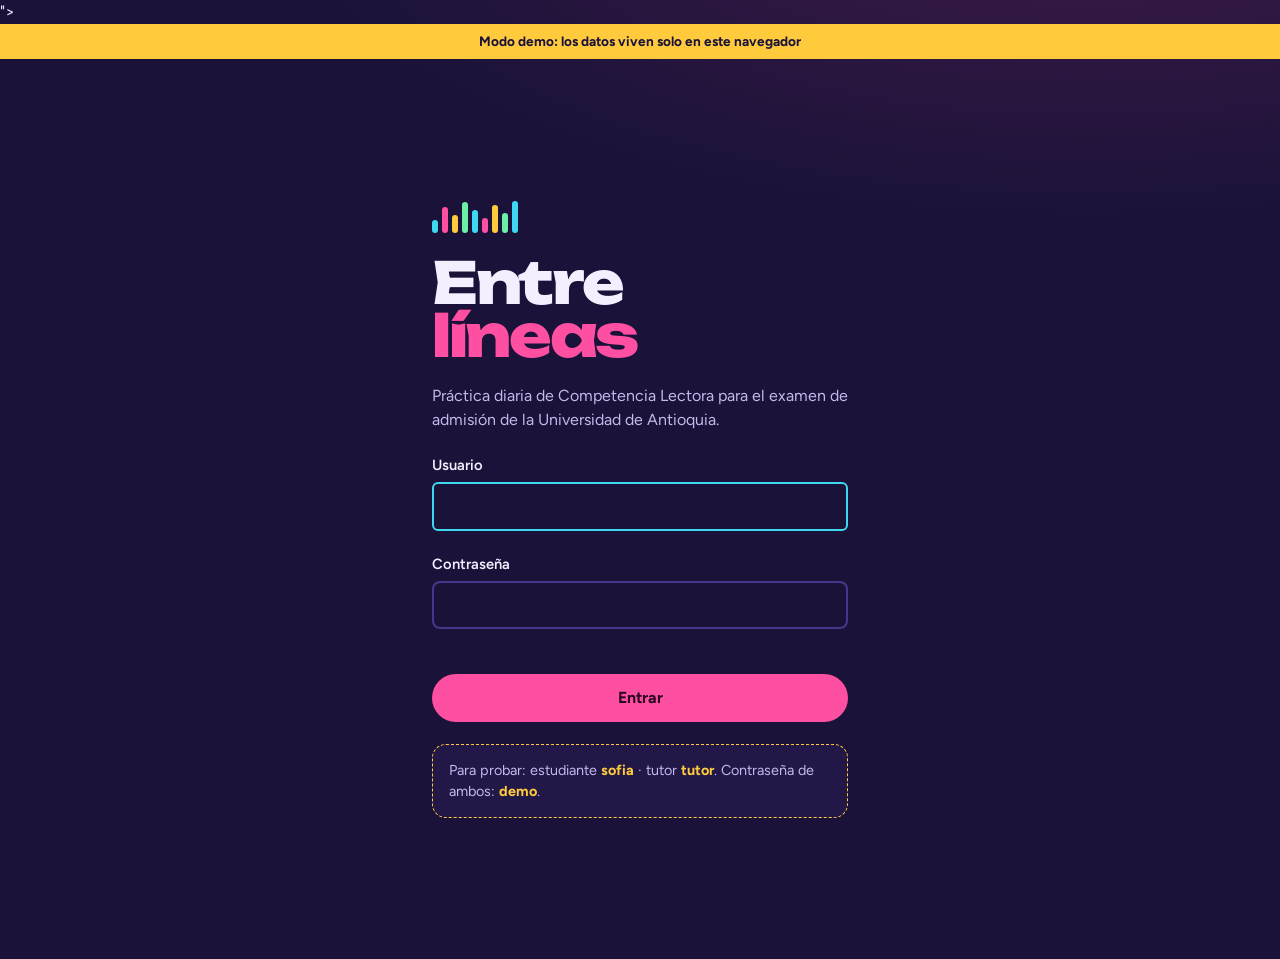
==== demo.html @ f802295e "Add files via upload V1" ====
<!doctype html>
<html lang="es">
<head>
  <meta charset="utf-8">
  <meta name="viewport" content="width=device-width, initial-scale=1, viewport-fit=cover">
  <meta name="theme-color" content="#1A1238">
  <meta name="description" content="Práctica diaria de Competencia Lectora para el examen de admisión de la Universidad de Antioquia.">
  <title>Entrelíneas · Demo</title>
  <link rel="icon" href="data:image/svg+xml,<svg xmlns='http://www.w3.org/2000/svg' viewBox='0 0 64 64'>  <rect width='64' height='64' rx='14' fill='%231A1238'/>  <rect x='12' y='30' width='7' height='22' rx='2' fill='%233FD8F2'/>  <rect x='23' y='14' width='7' height='38' rx='2' fill='%23FF4FA3'/>  <rect x='34' y='24' width='7' height='28' rx='2' fill='%23FFCB3D'/>  <rect x='45' y='36' width='7' height='16' rx='2' fill='%236BF0A6'/></svg>" type="image/svg+xml">  <rect width='64' height='64' rx='14' fill='%231A1238'/>  <rect x='12' y='30' width='7' height='22' rx='2' fill='%233FD8F2'/>  <rect x='23' y='14' width='7' height='38' rx='2' fill='%23FF4FA3'/>  <rect x='34' y='24' width='7' height='28' rx='2' fill='%23FFCB3D'/>  <rect x='45' y='36' width='7' height='16' rx='2' fill='%236BF0A6'/></svg>">
  <link rel="preconnect" href="https://fonts.googleapis.com">
  <link rel="preconnect" href="https://fonts.gstatic.com" crossorigin>
  <link rel="stylesheet" href="https://fonts.googleapis.com/css2?family=Figtree:wght@400;500;600;700;800&family=Literata:ital,opsz,wght@0,7..72,400;0,7..72,600;1,7..72,400&family=Unbounded:wght@600;700;800&display=swap">
  <!-- Al publicar una versión nueva, cambia ?v= en estas líneas por el mismo número de js/config.js -->
<style>
/* =====================================================================
   ENTRELÍNEAS · TEMA
   Cambiar la estética de la app = cambiar este archivo.
   ===================================================================== */
:root {
  /* Fondo: noche violeta, no negro. */
  --noche:      #1A1238;
  --noche-2:    #221847;
  --superficie: #2C2160;
  --superficie-2: #372A74;
  --borde:      #45388C;

  --texto:   #F4EFFF;
  --texto-2: #C3B8EC;
  --tenue:   #948AC6;

  /* Acentos: uno por categoría + uno para XP. */
  --rosa:     #FF4FA3;   /* inferencial · acción principal */
  --cian:     #3FD8F2;   /* literal */
  --amarillo: #FFCB3D;   /* crítico · XP y rangos */
  --menta:    #6BF0A6;   /* cohesión · aciertos */
  --violeta:  #AE93FF;   /* simulacros */
  --coral:    #FF6E6E;   /* errores y tiempo agotándose */

  /* La lectura vive en papel: modo serio dentro del modo juego. */
  --papel:  #FBF8FF;
  --tinta:  #251D44;
  --tinta-2:#5A5180;

  --f-display: "Unbounded", "Arial Black", system-ui, sans-serif;
  --f-ui:      "Figtree", system-ui, -apple-system, "Segoe UI", sans-serif;
  --f-lectura: "Literata", Georgia, "Times New Roman", serif;

  --r-s: 8px;
  --r-m: 14px;
  --r-l: 24px;
  --r-pill: 999px;

  --sombra: 0 10px 30px -12px rgba(8, 4, 30, .7);
  --ancho: 1120px;
}

/* =====================================================================
   ENTRELÍNEAS · COMPONENTES
   ===================================================================== */
*, *::before, *::after { box-sizing: border-box; }
html { -webkit-text-size-adjust: 100%; }
body {
  margin: 0; min-height: 100vh;
  background: var(--noche);
  background-image: radial-gradient(1200px 500px at 85% -120px, rgba(255, 79, 163, .16), transparent 70%);
  background-attachment: fixed;
  color: var(--texto);
  font: 400 16px/1.5 var(--f-ui);
  padding-bottom: env(safe-area-inset-bottom, 0px);
}
h1, h2, h3 { font-family: var(--f-display); font-weight: 700; letter-spacing: -.01em; margin: 0; line-height: 1.15; }
h1 { font-size: clamp(1.6rem, 4vw, 2.3rem); }
h2 { font-size: 1.25rem; }
h3 { font-size: 1rem; }
p { margin: 0; }
a { color: var(--cian); }
button { font: inherit; color: inherit; }
:focus-visible { outline: 3px solid var(--cian); outline-offset: 2px; border-radius: 6px; }
[hidden] { display: none !important; }
.tenue { color: var(--tenue); }
.sub { color: var(--texto-2); }
.pequeno { font-size: .85rem; }
.num { font-family: var(--f-display); font-variant-numeric: tabular-nums; }
.pila > * + * { margin-top: var(--pila, 1rem); }
.fila { display: flex; align-items: center; gap: .75rem; flex-wrap: wrap; }
.entre { justify-content: space-between; }
.cr-literal { --c: var(--cian); } .cr-inferencial { --c: var(--rosa); }
.cr-critico { --c: var(--amarillo); } .cr-cohesion { --c: var(--menta); }
.cr-violeta { --c: var(--violeta); } .cr-rosa { --c: var(--rosa); } .cr-cian { --c: var(--cian); }
.cr-amarillo { --c: var(--amarillo); } .cr-menta { --c: var(--menta); }

/* ---------- Estructura ---------- */
.barra {
  position: sticky; top: 0; z-index: 20;
  padding-top: env(safe-area-inset-top, 0px);
  background: rgba(26, 18, 56, .88);
  backdrop-filter: blur(10px);
  border-bottom: 1px solid var(--borde);
}
.barra-in { max-width: var(--ancho); margin: 0 auto; padding: .7rem 1.1rem; display: flex; align-items: center; gap: 1rem; }
.marca { font-family: var(--f-display); font-weight: 800; font-size: 1.05rem; letter-spacing: -.02em; display: flex; align-items: baseline; text-decoration: none; color: var(--texto); }
.marca i { font-style: normal; color: var(--rosa); }
.nav { display: flex; gap: .25rem; margin-left: auto; }
.nav a {
  color: var(--texto-2); text-decoration: none; font-weight: 600; font-size: .95rem;
  padding: .45rem .8rem; border-radius: var(--r-pill); display: flex; align-items: center; gap: .4rem; position: relative;
}
.nav a:hover { color: var(--texto); background: var(--noche-2); }
.nav a[aria-current="page"] { color: var(--noche); background: var(--texto); }
.nav .punto { width: 8px; height: 8px; border-radius: 50%; background: var(--rosa); }
main { max-width: var(--ancho); margin: 0 auto; padding: 1.5rem 1.1rem 6rem; }

@media (max-width: 720px) {
  .nav {
    position: fixed; left: 0; right: 0; bottom: 0; z-index: 30; margin: 0;
    justify-content: space-around; padding: .45rem .5rem calc(.45rem + env(safe-area-inset-bottom, 0px));
    background: rgba(26, 18, 56, .96); border-top: 1px solid var(--borde);
  }
  .nav a { flex-direction: column; gap: .1rem; font-size: .72rem; padding: .35rem .6rem; border-radius: var(--r-m); }
  .nav a .ico { font-size: 1.2rem; }
  .nav .punto { position: absolute; top: 4px; right: 10px; }
}
@media (min-width: 721px) { .nav .ico { display: none; } }
.en-sesion .nav { display: none; }

/* ---------- Botones ---------- */
.btn {
  appearance: none; border: 0; cursor: pointer;
  display: inline-flex; align-items: center; justify-content: center; gap: .5rem;
  padding: .75rem 1.25rem; border-radius: var(--r-pill);
  font-weight: 700; font-size: 1rem; text-decoration: none;
  background: var(--rosa); color: #2A0620;
  transition: transform .12s ease, filter .12s ease;
}
.btn:hover { filter: brightness(1.08); }
.btn:active { transform: translateY(1px) scale(.99); }
.btn:disabled { opacity: .45; cursor: not-allowed; filter: none; transform: none; }
.btn.sec { background: transparent; color: var(--texto); box-shadow: inset 0 0 0 2px var(--borde); }
.btn.sec:hover { box-shadow: inset 0 0 0 2px var(--texto-2); }
.btn.suave { background: var(--superficie-2); color: var(--texto); }
.btn.chico { padding: .45rem .9rem; font-size: .88rem; }
.btn.ancho { width: 100%; }
.btn.color { background: var(--c); color: var(--noche); }
.enlace { background: none; border: 0; padding: 0; color: var(--cian); cursor: pointer; font-weight: 600; text-decoration: underline; text-underline-offset: 3px; }

/* ---------- Paneles ---------- */
.panel { background: var(--noche-2); border: 1px solid var(--borde); border-radius: var(--r-l); padding: 1.25rem; }
.panel.plano { background: transparent; border: 0; }
.rejilla { display: grid; gap: 1.25rem; }
@media (min-width: 900px) {
  .rejilla.inicio { grid-template-columns: 1.35fr 1fr; align-items: start; }
  .rejilla.dos { grid-template-columns: 1fr 1fr; }
}
.titulo-seccion { display: flex; align-items: baseline; justify-content: space-between; gap: 1rem; margin-bottom: .9rem; flex-wrap: wrap; }

/* ---------- Encabezado de inicio ---------- */
.saludo { display: grid; gap: 1.1rem; }
.saludo .avatar-grande { font-size: 2.6rem; width: 4.2rem; height: 4.2rem; display: grid; place-items: center; background: var(--superficie); border-radius: var(--r-l); border: 2px solid var(--borde); }
.chips { display: flex; gap: .5rem; flex-wrap: wrap; }
.chip { display: inline-flex; align-items: center; gap: .4rem; padding: .35rem .75rem; border-radius: var(--r-pill); background: var(--superficie); font-weight: 600; font-size: .9rem; }
.chip b { font-family: var(--f-display); font-weight: 700; }

/* Pista de XP: barra de reproducción de una canción */
.pista { display: grid; gap: .45rem; }
.pista-barra { position: relative; height: 10px; border-radius: var(--r-pill); background: var(--superficie); }
.pista-barra span { position: absolute; inset: 0 auto 0 0; border-radius: inherit; background: var(--amarillo); }
.pista-barra span::after {
  content: ""; position: absolute; right: -9px; top: 50%; width: 18px; height: 18px; margin-top: -9px;
  border-radius: 50%; background: var(--texto); box-shadow: 0 0 0 4px rgba(255, 203, 61, .35);
}
.pista-etiquetas { display: flex; justify-content: space-between; gap: 1rem; font-size: .85rem; color: var(--texto-2); flex-wrap: wrap; }
.pista-etiquetas b { color: var(--amarillo); font-family: var(--f-display); font-weight: 700; font-size: .95rem; }

/* ---------- Ecualizador de dominio (el elemento firma) ---------- */
.eq { display: grid; grid-template-columns: repeat(4, 1fr); gap: .9rem; align-items: end; }
.eq-col { display: grid; gap: .5rem; justify-items: center; text-align: center; }
.eq-valor { font-family: var(--f-display); font-weight: 700; font-size: 1.35rem; color: var(--c); line-height: 1; }
.eq-barra { display: flex; flex-direction: column-reverse; gap: 3px; width: 100%; max-width: 64px; }
.eq-seg { height: 7px; border-radius: 2px; background: var(--superficie); }
.eq-seg.on { background: var(--c); opacity: .55; }
.eq-seg.on.pico { opacity: 1; box-shadow: 0 0 12px var(--c); }
.eq-nombre { font-weight: 700; font-size: .9rem; }
.eq-det { font-size: .75rem; color: var(--tenue); }
@media (prefers-reduced-motion: no-preference) {
  .eq.vivo .eq-seg.on { animation: encender .5s both; animation-delay: calc(var(--i) * 28ms); }
  @keyframes encender { from { opacity: 0; } }
}

/* ---------- Retos del día: lista tipo tracklist ---------- */
.tracklist { display: grid; gap: .6rem; }
.track {
  display: grid; grid-template-columns: 3.4rem 1fr auto; align-items: center; gap: 1rem;
  padding: .85rem 1rem .85rem .85rem; border-radius: var(--r-m);
  background: var(--superficie); border: 1px solid transparent; cursor: pointer; text-align: left; width: 100%;
}
.track:hover { border-color: var(--rosa); }
.track .n { font-family: var(--f-display); font-weight: 800; font-size: 1.7rem; color: var(--rosa); text-align: center; line-height: 1; }
.track .n small { display: block; font-family: var(--f-ui); font-size: .7rem; font-weight: 600; color: var(--tenue); margin-top: .2rem; }
.track strong { font-size: 1.05rem; display: block; }
.track .play { width: 2.4rem; height: 2.4rem; border-radius: 50%; display: grid; place-items: center; background: var(--rosa); color: #2A0620; font-size: .95rem; }

/* ---------- Mensajes del tutor ---------- */
.mensaje { border-left: 4px solid var(--c, var(--cian)); background: var(--superficie); border-radius: var(--r-s) var(--r-m) var(--r-m) var(--r-s); padding: .9rem 1rem; }
.mensaje.mision { --c: var(--amarillo); }
.mensaje.comentario { --c: var(--violeta); }
.mensaje .de { font-size: .8rem; color: var(--texto-2); font-weight: 600; }
.mensaje h3 { margin: .15rem 0 .35rem; font-family: var(--f-ui); font-size: 1.02rem; font-weight: 700; }
.mensaje p { white-space: pre-line; color: var(--texto-2); }
.mensaje .hecho { color: var(--menta); font-weight: 700; font-size: .9rem; }
.mensaje .cita { margin-top: .6rem; padding: .6rem .8rem; border-radius: var(--r-s); background: var(--noche-2); font-size: .92rem; color: var(--texto-2); }
.nuevo { display: inline-block; font-size: .72rem; font-weight: 800; color: var(--noche); background: var(--rosa); padding: .05rem .45rem; border-radius: var(--r-pill); margin-left: .35rem; }

/* ---------- Sesión de preguntas ---------- */
.sesion-cab { display: flex; align-items: center; gap: 1rem; margin-bottom: 1.1rem; flex-wrap: wrap; }
.progreso { flex: 1 1 200px; display: flex; gap: 4px; }
.progreso i { flex: 1; height: 8px; border-radius: 3px; background: var(--superficie); }
.progreso i.ok { background: var(--menta); }
.progreso i.mal { background: var(--coral); }
.progreso i.act { background: var(--texto); }
.xp-vivo { font-family: var(--f-display); color: var(--amarillo); font-weight: 700; }

.juego { display: grid; gap: 1.25rem; }
@media (min-width: 960px) {
  .juego { grid-template-columns: minmax(0, 1.15fr) minmax(0, 1fr); align-items: start; }
  .juego .lectura { position: sticky; top: 5.2rem; max-height: calc(100vh - 6.5rem); overflow: auto; }
}
.lectura {
  background: var(--papel); color: var(--tinta); border-radius: var(--r-m);
  padding: 1.6rem 1.7rem; box-shadow: var(--sombra);
  font-family: var(--f-lectura); font-size: 1.06rem; line-height: 1.75;
}
.lectura .tipo { font-family: var(--f-ui); font-size: .8rem; font-weight: 700; color: var(--tinta-2); }
.lectura h2 { font-family: var(--f-lectura); font-weight: 600; font-size: 1.35rem; color: var(--tinta); margin: .2rem 0 1rem; letter-spacing: 0; }
.lectura h3 { font-family: var(--f-lectura); font-weight: 600; font-size: 1.08rem; margin: 1.2rem 0 .4rem; letter-spacing: 0; }
.lectura p { margin: 0 0 1em; max-width: 68ch; hyphens: auto; }
.lectura ul { margin: 0 0 1em; padding-left: 1.2em; }
.lectura .fuente { font-family: var(--f-ui); font-size: .78rem; color: var(--tinta-2); margin: 0; }
.lectura::-webkit-scrollbar { width: 8px; } .lectura::-webkit-scrollbar-thumb { background: #d9d0f0; border-radius: 8px; }
.plegar-lectura { display: none; }
@media (max-width: 959px) {
  .lectura.plegada { max-height: 11rem; overflow: hidden; -webkit-mask-image: linear-gradient(#000 60%, transparent); mask-image: linear-gradient(#000 60%, transparent); }
  .plegar-lectura { display: inline-flex; margin-top: -.4rem; }
}
dialog .lectura { box-shadow: none; padding: 1.2rem; }

.pregunta { display: grid; gap: 1rem; align-content: start; }
.pregunta .meta { display: flex; gap: .5rem; align-items: center; flex-wrap: wrap; font-size: .85rem; font-weight: 700; }
.etq { display: inline-flex; align-items: center; gap: .35rem; padding: .2rem .6rem; border-radius: var(--r-pill); background: color-mix(in srgb, var(--c) 18%, transparent); color: var(--c); font-weight: 700; font-size: .8rem; }
.dif { color: var(--tenue); font-weight: 600; letter-spacing: .1em; }
.enunciado { font-size: 1.15rem; font-weight: 600; line-height: 1.45; }
.opciones { display: grid; gap: .6rem; }
.opcion {
  display: grid; grid-template-columns: 2.1rem 1fr; gap: .8rem; align-items: start; text-align: left;
  padding: .85rem 1rem; border-radius: var(--r-m); cursor: pointer;
  background: var(--superficie); border: 2px solid transparent; line-height: 1.45;
}
.opcion:hover:not(:disabled) { border-color: var(--borde); }
.opcion .letra { width: 2.1rem; height: 2.1rem; border-radius: 50%; display: grid; place-items: center; font-family: var(--f-display); font-weight: 700; font-size: .85rem; background: var(--noche-2); }
.opcion.sel { border-color: var(--cian); }
.opcion.sel .letra { background: var(--cian); color: var(--noche); }
.opcion.bien { border-color: var(--menta); background: color-mix(in srgb, var(--menta) 14%, var(--superficie)); }
.opcion.bien .letra { background: var(--menta); color: var(--noche); }
.opcion.malo { border-color: var(--coral); }
.opcion.malo .letra { background: var(--coral); color: var(--noche); }
.opcion:disabled { cursor: default; }
.retro { border-radius: var(--r-m); padding: 1rem 1.1rem; background: var(--noche-2); border: 1px solid var(--borde); }
.retro.bien { border-color: var(--menta); }
.retro.malo { border-color: var(--coral); }
.retro strong { display: block; font-family: var(--f-display); font-size: 1rem; margin-bottom: .35rem; }
.retro.bien strong { color: var(--menta); } .retro.malo strong { color: var(--coral); }
.retro p { color: var(--texto-2); }
.acciones { display: flex; gap: .75rem; justify-content: flex-end; flex-wrap: wrap; }

/* ---------- Simulacro ---------- */
.reloj { font-family: var(--f-display); font-weight: 700; font-size: 1.4rem; font-variant-numeric: tabular-nums; padding: .3rem .9rem; border-radius: var(--r-pill); background: var(--superficie); }
.reloj.aviso { color: var(--amarillo); }
.reloj.urgente { color: var(--noche); background: var(--coral); }
.mapa { display: grid; grid-template-columns: repeat(auto-fill, minmax(2.2rem, 1fr)); gap: .35rem; }
.mapa button { aspect-ratio: 1; border-radius: var(--r-s); border: 2px solid transparent; background: var(--superficie); font-weight: 700; font-size: .8rem; cursor: pointer; position: relative; }
.mapa button.resp { background: var(--violeta); color: var(--noche); }
.mapa button.act { border-color: var(--texto); }
.mapa button.marca::after { content: ""; position: absolute; top: 3px; right: 3px; width: 7px; height: 7px; border-radius: 50%; background: var(--amarillo); }
.niveles { display: grid; gap: 1rem; }
@media (min-width: 800px) { .niveles { grid-template-columns: repeat(3, 1fr); } }
.nivel { display: grid; gap: .8rem; align-content: start; padding: 1.3rem; border-radius: var(--r-l); background: var(--superficie); border: 1px solid var(--borde); }
.nivel .grande { font-family: var(--f-display); font-weight: 800; font-size: 2.6rem; line-height: 1; color: var(--violeta); }
.nivel .grande small { font-size: .9rem; font-family: var(--f-ui); color: var(--texto-2); font-weight: 600; margin-left: .3rem; }

/* ---------- Diagnóstico ---------- */
.marcador { display: grid; gap: .3rem; }
.marcador .pct { font-family: var(--f-display); font-weight: 800; font-size: clamp(3.2rem, 11vw, 5rem); line-height: .95; color: var(--violeta); letter-spacing: -.03em; }
.referencias { display: grid; gap: .9rem; }
.ref { display: grid; gap: .3rem; }
.ref-barra { position: relative; height: 12px; border-radius: var(--r-pill); background: var(--superficie); }
.ref-barra .tu { position: absolute; inset: 0 auto 0 0; border-radius: inherit; background: var(--violeta); }
.ref-barra .meta { position: absolute; top: -4px; bottom: -4px; width: 3px; background: var(--amarillo); border-radius: 2px; }
.revision { display: grid; gap: .6rem; }
.revision details { background: var(--superficie); border-radius: var(--r-m); padding: .8rem 1rem; border-left: 4px solid var(--coral); }
.revision details.ok { border-left-color: var(--menta); }
.revision details.vacia { border-left-color: var(--tenue); }
.revision summary { cursor: pointer; font-weight: 600; display: flex; gap: .6rem; align-items: baseline; }
.revision summary .num { color: var(--tenue); font-size: .85rem; }
.revision .cuerpo { margin-top: .8rem; display: grid; gap: .5rem; }
.revision .op { font-size: .95rem; padding: .35rem .6rem; border-radius: var(--r-s); color: var(--texto-2); }
.revision .op.ok { background: color-mix(in srgb, var(--menta) 18%, transparent); color: var(--texto); }
.revision .op.elegida:not(.ok) { background: color-mix(in srgb, var(--coral) 20%, transparent); color: var(--texto); }

/* ---------- Perfil ---------- */
.stats { display: grid; grid-template-columns: repeat(auto-fit, minmax(9rem, 1fr)); gap: .75rem; }
.stat { background: var(--superficie); border-radius: var(--r-m); padding: .9rem 1rem; }
.stat b { display: block; font-family: var(--f-display); font-size: 1.45rem; font-weight: 700; line-height: 1.1; }
.stat span { font-size: .82rem; color: var(--texto-2); }
.calor { display: grid; grid-template-columns: repeat(14, 1fr); gap: 4px; }
@media (max-width: 520px) { .calor { grid-template-columns: repeat(7, 1fr); } }
.calor i { aspect-ratio: 1; border-radius: 4px; background: var(--superficie); }
.calor i[data-n="1"] { background: color-mix(in srgb, var(--rosa) 35%, var(--superficie)); }
.calor i[data-n="2"] { background: color-mix(in srgb, var(--rosa) 65%, var(--superficie)); }
.calor i[data-n="3"] { background: var(--rosa); }
.calor i.hoy { outline: 2px solid var(--texto); outline-offset: 1px; }
.insignias { display: grid; grid-template-columns: repeat(auto-fill, minmax(8.2rem, 1fr)); gap: .75rem; }
.insignia { display: grid; justify-items: center; align-content: start; text-align: center; gap: .35rem; padding: 1rem .6rem; border-radius: var(--r-m); background: var(--superficie); }
.insignia .ico { width: 3.2rem; height: 3.2rem; border-radius: 50%; display: grid; place-items: center; font-size: 1.6rem; background: color-mix(in srgb, var(--c) 22%, var(--noche-2)); box-shadow: 0 0 0 2px var(--c); }
.insignia b { font-size: .9rem; line-height: 1.2; }
.insignia span { font-size: .75rem; color: var(--texto-2); line-height: 1.3; }
.insignia.bloq { opacity: .45; }
.insignia.bloq .ico { filter: grayscale(1); box-shadow: 0 0 0 2px var(--borde); }
.avatares { display: grid; grid-template-columns: repeat(8, 1fr); gap: .4rem; }
.avatares button { font-size: 1.5rem; aspect-ratio: 1; border-radius: var(--r-s); border: 2px solid transparent; background: var(--superficie); cursor: pointer; }
.avatares button[aria-pressed="true"] { border-color: var(--rosa); }

/* ---------- Formularios ---------- */
label.campo, .campo { display: grid; gap: .35rem; font-weight: 600; font-size: .92rem; }
input, select, textarea {
  font: inherit; color: var(--texto); background: var(--noche); border: 2px solid var(--borde);
  border-radius: var(--r-s); padding: .7rem .8rem; width: 100%; font-weight: 400;
}
textarea { min-height: 6rem; resize: vertical; line-height: 1.45; }
input:focus, select:focus, textarea:focus { outline: none; border-color: var(--cian); }
.dos-campos { display: grid; gap: .8rem; grid-template-columns: 1fr 1fr; }
.error { color: var(--coral); font-weight: 600; }

/* ---------- Ingreso ---------- */
.ingreso { min-height: 100vh; display: grid; place-items: center; padding: 1.5rem; }
.ingreso-caja { width: min(26rem, 100%); display: grid; gap: 1.4rem; }
.ingreso-marca { font-family: var(--f-display); font-weight: 800; font-size: clamp(2.6rem, 11vw, 3.6rem); line-height: .92; letter-spacing: -.04em; margin: 0; }
.ingreso-marca i { font-style: normal; color: var(--rosa); display: block; }
.ondas { display: flex; gap: 4px; align-items: end; height: 34px; }
.ondas span { width: 6px; border-radius: 3px; background: var(--c); transform-origin: bottom; }
@media (prefers-reduced-motion: no-preference) {
  .ondas span { animation: onda 1.1s ease-in-out infinite alternate; animation-delay: calc(var(--i) * -140ms); }
  @keyframes onda { from { transform: scaleY(.35); } to { transform: scaleY(1); } }
}
.demo-caja { background: var(--noche-2); border: 1px dashed var(--amarillo); border-radius: var(--r-m); padding: .9rem 1rem; font-size: .9rem; color: var(--texto-2); }
.demo-caja b { color: var(--amarillo); }

/* ---------- Tutor ---------- */
.estudiantes { display: grid; gap: .75rem; }
.est {
  display: grid; grid-template-columns: auto 1fr auto; gap: 1rem; align-items: center; text-align: left; width: 100%;
  padding: 1rem; border-radius: var(--r-m); background: var(--superficie); border: 1px solid transparent; cursor: pointer; text-decoration: none; color: inherit;
}
.est:hover { border-color: var(--cian); }
.est .av { font-size: 1.8rem; }
.est .datos { display: flex; gap: .4rem 1rem; flex-wrap: wrap; font-size: .85rem; color: var(--texto-2); margin-top: .2rem; }
.est .datos b { color: var(--texto); }
.alerta { background: var(--superficie); border-radius: var(--r-m); padding: 1rem; display: grid; gap: .7rem; border-left: 4px solid var(--amarillo); }
.alerta.caida { border-left-color: var(--coral); }
.alerta textarea { min-height: 5rem; }
.tabla { width: 100%; border-collapse: collapse; font-size: .9rem; }
.tabla th, .tabla td { padding: .5rem .6rem; text-align: left; border-bottom: 1px solid var(--borde); }
.tabla th { color: var(--texto-2); font-weight: 600; }
.tabla td.num, .tabla th.num { text-align: center; }
.scroll-x { overflow-x: auto; }
.segmentos { display: inline-flex; background: var(--noche); border-radius: var(--r-pill); padding: 3px; border: 1px solid var(--borde); flex-wrap: wrap; }
.segmentos button { border: 0; background: none; padding: .4rem .9rem; border-radius: var(--r-pill); font-weight: 600; cursor: pointer; color: var(--texto-2); }
.segmentos button[aria-pressed="true"] { background: var(--texto); color: var(--noche); }
.fallada { background: var(--superficie); border-radius: var(--r-m); padding: .9rem 1rem; display: grid; gap: .5rem; }
.fallada .ops { display: grid; gap: .25rem; font-size: .9rem; color: var(--texto-2); }
.fallada .ops .ok { color: var(--menta); }
.fallada .ops .ult { color: var(--coral); }
.celda-mapa { display: inline-block; min-width: 2rem; padding: .2rem .4rem; border-radius: var(--r-s); font-weight: 700; text-align: center; background: color-mix(in srgb, var(--c, var(--cian)) calc(var(--p, 0) * 1%), var(--superficie)); }

/* ---------- Superposiciones ---------- */
dialog {
  border: 1px solid var(--borde); border-radius: var(--r-l); background: var(--noche-2); color: var(--texto);
  padding: 1.5rem; width: min(34rem, calc(100% - 2rem)); max-height: calc(100vh - 2rem); overflow: auto;
}
dialog::backdrop { background: rgba(10, 6, 30, .7); backdrop-filter: blur(3px); }
.premio { text-align: center; display: grid; gap: 1rem; justify-items: center; }
.premio .ico { font-size: 3.4rem; width: 6rem; height: 6rem; border-radius: 50%; display: grid; place-items: center; background: color-mix(in srgb, var(--c) 25%, var(--noche)); box-shadow: 0 0 0 3px var(--c), 0 0 40px var(--c); }
@media (prefers-reduced-motion: no-preference) {
  .premio .ico { animation: aparecer .6s cubic-bezier(.2, 1.6, .4, 1) both; }
  @keyframes aparecer { from { transform: scale(.3) rotate(-20deg); opacity: 0; } }
}
.avisos { position: fixed; left: 50%; bottom: 5.5rem; transform: translateX(-50%); z-index: 50; display: grid; gap: .5rem; width: min(26rem, calc(100% - 2rem)); }
.aviso { background: var(--texto); color: var(--noche); font-weight: 600; padding: .75rem 1rem; border-radius: var(--r-m); box-shadow: var(--sombra); }
.aviso.error { background: var(--coral); }
.cargando { display: grid; place-items: center; align-content: center; min-height: 40vh; color: var(--texto-2); gap: 1rem; }
.vacio { text-align: center; padding: 2rem 1rem; color: var(--texto-2); display: grid; gap: .8rem; justify-items: center; }
.banda { text-align: center; font-weight: 700; font-size: .85rem; padding: .45rem 1rem; }
.banda.demo { background: var(--amarillo); color: var(--noche); }
.banda.version { background: var(--cian); color: var(--noche); display: flex; gap: .8rem; justify-content: center; align-items: center; flex-wrap: wrap; }
.banda.version button { background: var(--noche); color: var(--texto); border: 0; border-radius: var(--r-pill); padding: .3rem .9rem; font-weight: 700; cursor: pointer; }

@media (prefers-reduced-motion: reduce) {
  *, *::before, *::after { animation: none !important; transition: none !important; }
}

</style>
</head>
<body>
  <div id="app"><div class="cargando" style="min-height:100vh"><p>Cargando…</p></div></div>
  <noscript><p style="padding:2rem">Esta app necesita JavaScript activado.</p></noscript>
<script>
window.LE_DATOS_DEMO = {"base": {"paquete": "base-v1", "config": {"distribucion": {"literal": 0.2, "inferencial": 0.35, "critico": 0.3, "cohesion": 0.15}, "categorias": {"literal": {"nombre": "Literal", "color": "cian", "descripcion": "Datos explícitos, secuencias y causas que el texto dice directamente."}, "inferencial": {"nombre": "Inferencial", "color": "rosa", "descripcion": "Sentido global, premisas implícitas, propósito del autor, figuras y palabras en contexto."}, "critico": {"nombre": "Crítico", "color": "amarillo", "descripcion": "Solidez de los argumentos, sesgos y comparación entre textos."}, "cohesion": {"nombre": "Cohesión", "color": "menta", "descripcion": "Conectores, referencias entre palabras y valor de la puntuación."}}, "retos": {"repaso": 0.2, "opciones": [{"n": 5, "nombre": "Canción", "minutos": 8, "descripcion": "Un calentamiento corto para no romper la racha."}, {"n": 10, "nombre": "EP", "minutos": 16, "descripcion": "La sesión de todos los días."}, {"n": 15, "nombre": "Álbum", "minutos": 25, "descripcion": "Para los días con tiempo y ganas."}]}, "simulacros": {"inicial": {"nombre": "Inicial", "preguntas": 30, "minutos": 65, "dificultad": 1.6, "descripcion": "Textos más accesibles. Para medir el punto de partida."}, "avanzado": {"nombre": "Avanzado", "preguntas": 40, "minutos": 90, "dificultad": 2.1, "descripcion": "Igual al bloque de lectura del examen real: 40 preguntas."}, "experto": {"nombre": "Experto", "preguntas": 50, "minutos": 110, "dificultad": 2.5, "descripcion": "Más preguntas y más difíciles, con el mismo ritmo por pregunta."}}, "xp": {"por_acierto": 10, "por_intento": 2, "bono_ritmo": 5, "segundos_bono": 120, "reto_completo": 20, "reto_perfecto": 30, "mision": 40, "simulacro_acierto": 12, "simulacro_completo": 60}, "rangos": [{"nombre": "Demo", "xp": 0}, {"nombre": "Maqueta", "xp": 300}, {"nombre": "Disco de oro", "xp": 1000}, {"nombre": "Platino", "xp": 2500}, {"nombre": "Diamante", "xp": 5000}, {"nombre": "Leyenda UdeA", "xp": 9000}], "referencias": [{"programa": "Medicina y programas de corte muy alto", "porcentaje": 85, "detalle": "34 a 37 aciertos de 40 en Competencia Lectora"}, {"programa": "Derecho, Ingeniería Civil y programas intermedios", "porcentaje": 70, "detalle": "28 a 33 aciertos de 40"}, {"programa": "Programas regionales", "porcentaje": 55, "detalle": "Referencia aproximada"}], "alertas": {"dias_inactividad": 3, "caida_puntos": 15, "minimo_respuestas": 5}, "avatares": ["🎧", "🎸", "🎹", "🥁", "🎤", "🎮", "👾", "🕹️", "🦊", "🐉", "🌙", "⚡", "🔮", "🪐", "🌈", "🦄"]}, "insignias": [{"codigo": "primera-nota", "nombre": "Primera nota", "descripcion": "Respondiste tu primera pregunta.", "icono": "🎵", "color": "cian", "orden": 1, "regla": {"tipo": "respuestas", "valor": 1}}, {"codigo": "racha-3", "nombre": "Tres en fila", "descripcion": "Tres días seguidos practicando.", "icono": "🔥", "color": "rosa", "orden": 10, "regla": {"tipo": "racha", "valor": 3}}, {"codigo": "racha-7", "nombre": "Semana en loop", "descripcion": "Siete días seguidos practicando.", "icono": "🔁", "color": "rosa", "orden": 11, "regla": {"tipo": "racha", "valor": 7}}, {"codigo": "racha-30", "nombre": "Mes sin pausa", "descripcion": "Treinta días seguidos practicando.", "icono": "📅", "color": "rosa", "orden": 12, "regla": {"tipo": "racha", "valor": 30}}, {"codigo": "aciertos-50", "nombre": "50 aciertos", "descripcion": "Llevas 50 respuestas correctas.", "icono": "🎯", "color": "amarillo", "orden": 20, "regla": {"tipo": "aciertos", "valor": 50}}, {"codigo": "aciertos-250", "nombre": "250 aciertos", "descripcion": "Llevas 250 respuestas correctas.", "icono": "💿", "color": "amarillo", "orden": 21, "regla": {"tipo": "aciertos", "valor": 250}}, {"codigo": "aciertos-1000", "nombre": "Mil aciertos", "descripcion": "Llevas 1.000 respuestas correctas.", "icono": "🏆", "color": "amarillo", "orden": 22, "regla": {"tipo": "aciertos", "valor": 1000}}, {"codigo": "retos-10", "nombre": "Diez retos", "descripcion": "Terminaste 10 retos diarios.", "icono": "🎶", "color": "cian", "orden": 30, "regla": {"tipo": "retos", "valor": 10}}, {"codigo": "retos-50", "nombre": "Cincuenta retos", "descripcion": "Terminaste 50 retos diarios.", "icono": "📀", "color": "cian", "orden": 31, "regla": {"tipo": "retos", "valor": 50}}, {"codigo": "ep-perfecto", "nombre": "EP perfecto", "descripcion": "Un reto de 10 preguntas sin un solo error.", "icono": "✨", "color": "menta", "orden": 40, "regla": {"tipo": "reto_perfecto", "valor": 10}}, {"codigo": "album-perfecto", "nombre": "Álbum perfecto", "descripcion": "Un reto de 15 preguntas sin un solo error.", "icono": "💎", "color": "menta", "orden": 41, "regla": {"tipo": "reto_perfecto", "valor": 15}}, {"codigo": "remontada", "nombre": "Remontada", "descripcion": "Un reto con 80 % o más justo después de uno por debajo de 50 %.", "icono": "🚀", "color": "violeta", "orden": 45, "regla": {"tipo": "remontada"}}, {"codigo": "dominio-literal", "nombre": "Ojo de lince", "descripcion": "Dominio de 80 en el nivel literal.", "icono": "👁️", "color": "cian", "orden": 50, "regla": {"tipo": "dominio", "categoria": "literal", "valor": 80}}, {"codigo": "dominio-inferencial", "nombre": "Entre líneas", "descripcion": "Dominio de 80 en el nivel inferencial.", "icono": "🔮", "color": "rosa", "orden": 51, "regla": {"tipo": "dominio", "categoria": "inferencial", "valor": 80}}, {"codigo": "dominio-critico", "nombre": "Voz crítica", "descripcion": "Dominio de 80 en el nivel crítico.", "icono": "⚖️", "color": "amarillo", "orden": 52, "regla": {"tipo": "dominio", "categoria": "critico", "valor": 80}}, {"codigo": "dominio-cohesion", "nombre": "Conectora", "descripcion": "Dominio de 80 en cohesión y conectores.", "icono": "🔗", "color": "menta", "orden": 53, "regla": {"tipo": "dominio", "categoria": "cohesion", "valor": 80}}, {"codigo": "sim-inicial", "nombre": "Primer simulacro", "descripcion": "Terminaste un simulacro inicial.", "icono": "🎟️", "color": "violeta", "orden": 60, "regla": {"tipo": "simulacro", "nivel": "inicial", "valor": 0}}, {"codigo": "sim-avanzado-70", "nombre": "Avanzado al 70", "descripcion": "70 % o más en un simulacro avanzado.", "icono": "🎚️", "color": "violeta", "orden": 61, "regla": {"tipo": "simulacro", "nivel": "avanzado", "valor": 70}}, {"codigo": "sim-experto-85", "nombre": "Nivel Medicina", "descripcion": "85 % o más en un simulacro experto.", "icono": "🩺", "color": "violeta", "orden": 62, "regla": {"tipo": "simulacro", "nivel": "experto", "valor": 85}}, {"codigo": "horas-10", "nombre": "Diez horas", "descripcion": "Diez horas de estudio acumuladas.", "icono": "⏱️", "color": "cian", "orden": 70, "regla": {"tipo": "minutos", "valor": 600}}, {"codigo": "horas-50", "nombre": "Cincuenta horas", "descripcion": "Cincuenta horas de estudio acumuladas.", "icono": "⌛", "color": "cian", "orden": 71, "regla": {"tipo": "minutos", "valor": 3000}}, {"codigo": "mision-1", "nombre": "Misión cumplida", "descripcion": "Completaste una misión de tu tutor.", "icono": "📨", "color": "rosa", "orden": 80, "regla": {"tipo": "misiones", "valor": 1}}, {"codigo": "mision-5", "nombre": "Equipo", "descripcion": "Completaste cinco misiones de tu tutor.", "icono": "🤝", "color": "rosa", "orden": 81, "regla": {"tipo": "misiones", "valor": 5}}], "novedad": {"version": "1.0", "titulo": "Bienvenida", "cuerpo": "Esta es tu sala de práctica para la prueba de Competencia Lectora de la UdeA. Cada día puedes elegir un reto de 5, 10 o 15 preguntas; cuando quieras medirte en serio, entra a Simulacro. Tu tutor ve tu avance y te dejará mensajes y misiones por aquí."}}, "paquetes": [{"paquete": "paquete-001", "novedad": {"version": "contenido-001", "titulo": "Nuevas lecturas", "cuerpo": "Llegaron 5 lecturas nuevas con 30 preguntas: un ensayo, un texto de divulgación, un relato, dos posturas enfrentadas y una infografía."}, "textos": [{"codigo": "P001-T01", "titulo": "La atención como territorio", "tipologia": "ensayo", "fuente": "Texto original para práctica.", "contenido": "Durante siglos, la escasez que ordenó la vida intelectual fue la de la información: los libros eran caros, las bibliotecas quedaban lejos y el saber circulaba con lentitud. Hoy la situación se ha invertido. La información sobra; lo que escasea es la atención capaz de detenerse en ella. Por eso no resulta exagerado afirmar que la atención se ha convertido en un territorio en disputa, y que numerosas empresas diseñan sus productos con el propósito explícito de ocuparlo el mayor tiempo posible.\n\nSin embargo, sería ingenuo culpar solamente a las pantallas. La dispersión no es una invención digital: Séneca ya se quejaba de quienes saltaban de un libro a otro sin detenerse en ninguno, y comparaba esa costumbre con la del viajero que, por conocer muchas posadas, no tiene ningún amigo. Lo nuevo no es la tentación de distraerse, sino su escala y su método: nunca antes la interrupción había sido calculada con tanta precisión.\n\nDe ahí que la lectura sostenida adquiera un valor casi político. Quien lee un texto largo de principio a fin no solo obtiene datos; ejercita la capacidad de seguir un argumento, de tolerar la ambigüedad y de posponer el juicio hasta haber escuchado todas las razones. Esa capacidad, que no se hereda sino que se entrena, es precisamente la que una conversación pública apresurada más necesita y la que menos cultiva.\n\nConviene, pues, pensar la lectura no como un refugio nostálgico frente al presente, sino como una forma de resistencia activa. No se trata de abandonar las pantallas, lo cual sería tan improbable como inútil, sino de recuperar el derecho a decidir dónde ponemos los ojos.", "preguntas": [{"codigo": "P001-T01-01", "categoria": "literal", "dificultad": 1, "enunciado": "Según el texto, lo que escasea en la actualidad es:", "opciones": ["El acceso a las bibliotecas y a los libros.", "La información disponible sobre casi cualquier tema.", "La tecnología para organizar el saber.", "La atención capaz de detenerse en la información."], "correcta": 3, "explicacion": "El primer párrafo lo dice de forma explícita: «La información sobra; lo que escasea es la atención». La opción sobre la información invierte lo que dice el texto."}, {"codigo": "P001-T01-02", "categoria": "inferencial", "dificultad": 2, "enunciado": "La comparación de Séneca con el viajero que conoce muchas posadas pero no tiene ningún amigo sugiere que:", "opciones": ["Viajar mucho impide dedicarse a la lectura.", "Leer de manera dispersa permite tocar muchos textos sin establecer una relación profunda con ninguno.", "En la Antigüedad la gente leía más que hoy.", "Los libros son más valiosos que las amistades."], "correcta": 1, "explicacion": "Las posadas son los libros y el amigo es el vínculo profundo: saltar de uno a otro da cantidad sin profundidad. Las demás opciones toman la imagen al pie de la letra o sacan conclusiones que el texto no plantea."}, {"codigo": "P001-T01-03", "categoria": "cohesion", "dificultad": 2, "enunciado": "En la frase «Sin embargo, sería ingenuo culpar solamente a las pantallas», el conector introduce:", "opciones": ["Una matización que limita el alcance de lo dicho en el párrafo anterior.", "Un ejemplo que confirma la tesis inicial.", "La conclusión general del texto.", "Una consecuencia de lo dicho en el primer párrafo."], "correcta": 0, "explicacion": "«Sin embargo» es adversativo: no niega lo anterior, lo corrige en parte. El autor acaba de hablar de empresas que capturan la atención y ahora aclara que la culpa no es solo de las pantallas."}, {"codigo": "P001-T01-04", "categoria": "critico", "dificultad": 3, "enunciado": "¿Cuál de los siguientes hallazgos debilitaría más el argumento del autor sobre lo que la distracción actual tiene de nuevo?", "opciones": ["Una encuesta según la cual muchos jóvenes leen textos largos en formato digital.", "Un informe en el que las empresas tecnológicas describen sus métodos de diseño.", "Un estudio que muestre que en el siglo XIX ya existían técnicas publicitarias diseñadas para interrumpir la lectura con una precisión comparable a la de las aplicaciones actuales.", "Un documento que confirme que Séneca escribió sobre la lectura dispersa en el siglo I."], "correcta": 2, "explicacion": "El autor afirma que lo nuevo es «la escala y el método»: una interrupción calculada con precisión inédita. Si esa precisión ya existía antes, se cae justamente lo que él presenta como novedad. La opción sobre Séneca, en cambio, refuerza el texto."}, {"codigo": "P001-T01-05", "categoria": "inferencial", "dificultad": 2, "enunciado": "Cuando el autor dice que la lectura sostenida adquiere «un valor casi político», quiere decir que:", "opciones": ["Entrena capacidades que la deliberación pública necesita, como seguir argumentos y posponer el juicio.", "La lectura sirve para formar partidos y movimientos.", "Los políticos deberían leer más textos largos.", "Leer debería ser una obligación establecida por el Estado."], "correcta": 0, "explicacion": "El mismo párrafo explica el sentido: leer de principio a fin ejercita capacidades que «una conversación pública apresurada» necesita. «Político» se usa en el sentido amplio de vida en común, no de partidos o gobiernos."}, {"codigo": "P001-T01-06", "categoria": "critico", "dificultad": 2, "enunciado": "En el último párrafo el autor aclara que «no se trata de abandonar las pantallas». Con esta aclaración busca principalmente:", "opciones": ["Invitar al lector a usar más las pantallas.", "Contradecir lo que afirmó sobre Séneca.", "Anticiparse a la objeción de que su propuesta es un rechazo nostálgico de la tecnología.", "Reconocer que su tesis central es falsa."], "correcta": 2, "explicacion": "Es una estrategia argumentativa: el autor prevé que alguien lo acuse de nostálgico o tecnófobo y lo desactiva antes. No abandona su tesis; la precisa."}]}, {"codigo": "P001-T02", "titulo": "Lo que el cerebro hace mientras dormimos", "tipologia": "divulgacion", "fuente": "Texto original de divulgación para práctica.", "contenido": "Durante mucho tiempo se pensó que el sueño era un simple estado de reposo, una especie de pausa en la que el cerebro se apagaba para recuperar energía. Las investigaciones de las últimas décadas han desmentido esa imagen. Mientras dormimos, el cerebro trabaja de otra manera: selecciona, ordena y fortalece parte de lo que aprendimos durante el día.\n\nEl proceso ocurre, sobre todo, en dos momentos. En el sueño profundo, llamado también de ondas lentas, el hipocampo —una estructura que funciona como almacén temporal de recuerdos recientes— «reproduce» la actividad registrada durante la vigilia y la transfiere a la corteza, donde los recuerdos pueden conservarse a largo plazo. Más tarde, en la fase de movimientos oculares rápidos (MOR), el cerebro parece establecer conexiones entre informaciones que antes estaban aisladas, lo cual explicaría por qué a veces despertamos con la solución de un problema que la noche anterior parecía imposible.\n\nEstos hallazgos tienen consecuencias prácticas. En un experimento, un grupo de estudiantes que durmió ocho horas después de estudiar recordó significativamente más que otro que estudió el mismo tiempo pero durmió cuatro. En otras palabras, trasnochar para repasar puede ser una estrategia contraproducente: se gana tiempo de estudio, pero se pierde el tiempo en que lo estudiado se consolida.\n\nCon todo, el sueño no hace milagros. No fija aquello que nunca se comprendió ni sustituye la práctica. Su función es la de un editor cuidadoso, no la de un autor: trabaja sobre el material que le entregamos.", "preguntas": [{"codigo": "P001-T02-01", "categoria": "literal", "dificultad": 1, "enunciado": "Según el texto, el hipocampo:", "opciones": ["Conserva los recuerdos a largo plazo.", "Reemplaza a la corteza durante el sueño.", "Produce los movimientos oculares rápidos.", "Funciona como almacén temporal de los recuerdos recientes."], "correcta": 3, "explicacion": "El texto lo define entre rayas: «una estructura que funciona como almacén temporal de recuerdos recientes». Quien conserva a largo plazo es la corteza."}, {"codigo": "P001-T02-02", "categoria": "literal", "dificultad": 2, "enunciado": "¿En qué orden presenta el texto los procesos que ocurren durante el sueño?", "opciones": ["Primero el reposo del cerebro; después, la fase de movimientos oculares rápidos.", "Primero la transferencia de recuerdos del hipocampo a la corteza; después, la conexión entre informaciones aisladas.", "Ambos procesos ocurren al mismo tiempo durante el sueño profundo.", "Primero la conexión entre informaciones aisladas; después, la transferencia a la corteza."], "correcta": 1, "explicacion": "El segundo párrafo marca la secuencia con «En el sueño profundo…» y luego «Más tarde, en la fase MOR…». La idea del cerebro en reposo es justamente la que el texto desmiente."}, {"codigo": "P001-T02-03", "categoria": "inferencial", "dificultad": 2, "enunciado": "A partir del texto, se puede concluir que un estudiante que trasnocha repasando antes de un examen:", "opciones": ["Recordará más, porque estudió más horas.", "Podría recordar menos, porque reduce el tiempo en que se consolida lo aprendido.", "Solo necesita la fase MOR para compensar las horas perdidas.", "No recordará nada de lo que estudió."], "correcta": 1, "explicacion": "El tercer párrafo lo sugiere: se gana tiempo de estudio pero se pierde consolidación. «No recordará nada» es una exageración que el texto no sostiene."}, {"codigo": "P001-T02-04", "categoria": "inferencial", "dificultad": 2, "enunciado": "La expresión «su función es la de un editor cuidadoso, no la de un autor» significa que el sueño:", "opciones": ["Escribe de nuevo los recuerdos que olvidamos.", "Crea conocimientos nuevos a partir de la nada.", "Organiza y fortalece lo aprendido, pero no produce el aprendizaje original.", "Corrige los errores que cometemos al escribir."], "correcta": 2, "explicacion": "Es una metáfora: el editor trabaja sobre un texto que ya existe; el autor lo crea. El sueño mejora lo que estudiamos, pero no reemplaza el estudio. La frase siguiente lo confirma: «trabaja sobre el material que le entregamos»."}, {"codigo": "P001-T02-05", "categoria": "cohesion", "dificultad": 2, "enunciado": "En «Con todo, el sueño no hace milagros», la expresión «con todo» podría reemplazarse, sin cambiar el sentido, por:", "opciones": ["Por lo tanto,", "Además,", "Es decir,", "No obstante,"], "correcta": 3, "explicacion": "«Con todo» tiene valor adversativo-concesivo: después de enumerar beneficios, pone un límite. «Por lo tanto» sería consecutivo, «además» aditivo y «es decir» explicativo."}, {"codigo": "P001-T02-06", "categoria": "critico", "dificultad": 3, "enunciado": "¿Qué información adicional haría más sólida la conclusión que el texto extrae del experimento con los dos grupos de estudiantes?", "opciones": ["Que los dos grupos tenían edades y conocimientos previos semejantes.", "Que el experimento se hizo en una universidad reconocida.", "Que los investigadores también estudian el sueño en animales.", "Que los estudiantes preferían dormir ocho horas."], "correcta": 0, "explicacion": "Para atribuir la diferencia al sueño hay que descartar otras explicaciones: si un grupo ya sabía más, el resultado no probaría nada. El prestigio de la universidad no fortalece la lógica del argumento."}]}, {"codigo": "P001-T03", "titulo": "El afinador", "tipologia": "literario", "fuente": "Relato original para práctica.", "contenido": "Don Aurelio llegaba al pueblo cada seis meses, siempre en el bus de las siete, con un maletín de cuero que nadie le había visto abrir fuera de una sala. Afinaba el único piano de la escuela, el de la parroquia y, cuando la viuda Restrepo se lo permitía, el vertical que dormía en su comedor bajo una manta de encaje.\n\nA mí me dejaban mirarlo. Él golpeaba una tecla, escuchaba con los ojos cerrados y giraba una clavija apenas lo que tarda un suspiro. «El piano no se desafina de un día para otro», me explicó una vez. «Se va yendo despacito, como la gente. Por eso nadie se da cuenta hasta que suena feo».\n\nAquel año el piano de la viuda tenía tres teclas mudas. Don Aurelio las revisó una por una, sacó del fondo del instrumento un sobre amarillento y se lo entregó a ella sin leerlo. La viuda lo guardó en el delantal y, por primera vez en años, se sentó a tocar. Tocó mal, con los dedos rígidos, pero nadie en el comedor se atrevió a decírselo.\n\n—Ya quedó —dijo don Aurelio, aunque no había girado ni una sola clavija.\n\nEsa tarde entendí que su oficio no consistía en arreglar pianos, o no solamente. Y comprendí también por qué, cuando el bus de las siete dejó de traerlo, el pueblo entero empezó a sonar un poco peor.", "preguntas": [{"codigo": "P001-T03-01", "categoria": "literal", "dificultad": 1, "enunciado": "Según el narrador, ¿qué sacó don Aurelio del fondo del piano de la viuda?", "opciones": ["Una clavija rota.", "Una manta de encaje.", "Tres teclas nuevas.", "Un sobre amarillento."], "correcta": 3, "explicacion": "Está dicho de forma explícita en el tercer párrafo. La manta de encaje cubría el piano; no estaba adentro."}, {"codigo": "P001-T03-02", "categoria": "inferencial", "dificultad": 2, "enunciado": "La frase «se va yendo despacito, como la gente» establece una comparación que sugiere que:", "opciones": ["Las personas también se deterioran o cambian de forma gradual, sin que se note enseguida.", "Los pianos son más frágiles que las personas.", "Don Aurelio prefería los pianos a las personas.", "La gente del pueblo no sabía tocar el piano."], "correcta": 0, "explicacion": "La comparación traslada al ser humano lo que se dice del piano: el desgaste lento que nadie percibe «hasta que suena feo». Esta idea prepara el final del relato."}, {"codigo": "P001-T03-03", "categoria": "inferencial", "dificultad": 3, "enunciado": "Cuando don Aurelio dice «Ya quedó» sin haber girado ninguna clavija, se puede inferir que:", "opciones": ["Quería engañar a la viuda para cobrarle el trabajo.", "El piano no tenía ningún problema desde el principio.", "Consideraba que lo que necesitaba arreglo no era el instrumento, sino algo en la vida de la viuda.", "Se equivocó y dejó el piano desafinado."], "correcta": 2, "explicacion": "Las teclas mudas se explican por el sobre, y lo que cambia después es la viuda: vuelve a tocar «por primera vez en años». El narrador lo confirma: el oficio de don Aurelio «no consistía en arreglar pianos, o no solamente»."}, {"codigo": "P001-T03-04", "categoria": "inferencial", "dificultad": 3, "enunciado": "La última frase, «el pueblo entero empezó a sonar un poco peor», debe entenderse en sentido:", "opciones": ["Técnico: el bus de las siete hacía más ruido al llegar.", "Doble: alude a los pianos sin afinar y, a la vez, a una pérdida de armonía en la vida del pueblo.", "Solo literal: los pianos se desafinaron por falta de mantenimiento.", "Irónico: el pueblo mejoró cuando don Aurelio dejó de ir."], "correcta": 1, "explicacion": "El relato ya advirtió que el oficio no era «solamente» arreglar pianos. Por eso la frase funciona en dos planos: el sonido de los instrumentos y el de la vida comunitaria. Quedarse solo con el sentido literal pierde la mitad."}, {"codigo": "P001-T03-05", "categoria": "cohesion", "dificultad": 2, "enunciado": "En la frase «se lo entregó a ella sin leerlo», los pronombres «lo» de «se lo entregó» y de «leerlo» se refieren, respectivamente, a:", "opciones": ["El piano y el sobre.", "La viuda y la carta.", "El maletín y el sobre.", "El sobre y el sobre."], "correcta": 3, "explicacion": "Ambos «lo» son pronombres anafóricos que retoman «un sobre amarillento». «Ella» es quien se refiere a la viuda; por eso la última opción confunde los referentes."}, {"codigo": "P001-T03-06", "categoria": "critico", "dificultad": 2, "enunciado": "¿Qué rasgo del narrador es clave para el efecto del relato?", "opciones": ["Es el propio don Aurelio contando su oficio.", "Es la viuda Restrepo recordando a su esposo.", "Es alguien que recuerda un episodio de su infancia y lo comprende tiempo después.", "Es un narrador omnisciente que conoce lo que dice el sobre."], "correcta": 2, "explicacion": "El narrador era un niño al que «dejaban mirar», y la comprensión llega después («Esa tarde entendí…»). Como no sabe qué dice el sobre, el lector tampoco lo sabe, y eso sostiene el misterio."}]}, {"codigo": "P001-T04", "titulo": "El celular en el aula: dos posturas", "tipologia": "intertextual", "fuente": "Textos originales para práctica.", "contenido": "### Texto A\n\nProhibir el celular en el aula no es un gesto autoritario, sino una medida de cuidado. Diversos estudios han mostrado que la simple presencia del teléfono sobre el pupitre, incluso apagado, reduce el rendimiento en tareas que exigen concentración. Si aceptamos que la escuela tiene la misión de proteger las condiciones del aprendizaje, debemos aceptar también que algunas herramientas, por útiles que sean fuera de ella, deben quedarse en la puerta. Nadie diría que prohibir la pelota durante la clase de química es un ataque contra el deporte.\n\n### Texto B\n\nProhibir el celular equivale a renunciar a educar sobre él. Los estudiantes pasarán la mayor parte de su vida adulta rodeados de pantallas, y la escuela es quizá el único lugar donde alguien puede enseñarles a usarlas con criterio: a contrastar fuentes, a reconocer la manipulación y a decidir cuándo apagar. Una prohibición total traslada el problema fuera del aula, donde nadie acompaña. Lo que necesitamos no es un muro, sino un pacto: reglas claras sobre cuándo el teléfono se usa como herramienta y cuándo se guarda.", "preguntas": [{"codigo": "P001-T04-01", "categoria": "literal", "dificultad": 1, "enunciado": "Según el texto A, la presencia del teléfono sobre el pupitre:", "opciones": ["Reduce el rendimiento en tareas de concentración, incluso si está apagado.", "Mejora la concentración si se usa como herramienta.", "Solo afecta a los estudiantes cuando está encendido.", "No tiene efectos comprobados en el aprendizaje."], "correcta": 0, "explicacion": "El texto A lo dice de forma explícita, e insiste en el detalle «incluso apagado»."}, {"codigo": "P001-T04-02", "categoria": "inferencial", "dificultad": 2, "enunciado": "La comparación con la pelota en la clase de química, en el texto A, busca mostrar que:", "opciones": ["El deporte y la química son igual de importantes.", "Restringir un objeto en un contexto no implica rechazarlo en general.", "Los estudiantes prefieren el deporte a las ciencias.", "La escuela también debería prohibir las pelotas."], "correcta": 1, "explicacion": "Es una analogía: así como nadie ve en esa prohibición un ataque al deporte, prohibir el celular en clase no sería un ataque a la tecnología."}, {"codigo": "P001-T04-03", "categoria": "critico", "dificultad": 2, "enunciado": "¿En qué coinciden los dos textos?", "opciones": ["En que el teléfono no afecta la concentración.", "En que el teléfono debe prohibirse por completo.", "En que el uso del teléfono en el aula requiere algún tipo de regulación.", "En que los estudiantes deben decidir libremente cuándo usarlo."], "correcta": 2, "explicacion": "A propone prohibirlo; B propone «reglas claras sobre cuándo se usa y cuándo se guarda». Difieren en el tipo de regulación, pero ninguno defiende el uso libre."}, {"codigo": "P001-T04-04", "categoria": "critico", "dificultad": 3, "enunciado": "Desde la perspectiva del texto B, la principal debilidad de la propuesta del texto A es que:", "opciones": ["Protege la concentración en clase, pero no prepara a los estudiantes para usar el teléfono con criterio.", "Se basa en estudios que son falsos.", "Permite el uso del teléfono en algunas clases.", "Exige demasiado trabajo a los docentes."], "correcta": 0, "explicacion": "B sostiene que prohibir «traslada el problema fuera del aula, donde nadie acompaña». No discute los estudios de A; discute que la prohibición deja sin educar el uso."}, {"codigo": "P001-T04-05", "categoria": "cohesion", "dificultad": 3, "enunciado": "En el texto A, la expresión «por útiles que sean fuera de ella» tiene un valor:", "opciones": ["Consecutivo: equivale a «de modo que son útiles fuera de ella».", "Concesivo: equivale a «aunque sean útiles fuera de ella».", "Condicional: equivale a «si son útiles fuera de ella».", "Causal: equivale a «porque son útiles fuera de ella»."], "correcta": 1, "explicacion": "La construcción «por + adjetivo + que» es concesiva: admite una objeción (son útiles) sin que cambie la conclusión (deben quedarse en la puerta). Además, «ella» remite a la escuela."}, {"codigo": "P001-T04-06", "categoria": "inferencial", "dificultad": 2, "enunciado": "En el texto B, la oposición entre «un muro» y «un pacto» representa:", "opciones": ["La tecnología del pasado frente a la del futuro.", "La postura de los estudiantes frente a la de los padres.", "Una construcción física frente a un documento legal.", "Una prohibición impuesta frente a un acuerdo con reglas compartidas."], "correcta": 3, "explicacion": "Son metáforas: el muro separa y se impone; el pacto se construye entre partes. Leerlas de forma literal es el error que proponen dos de los distractores."}]}, {"codigo": "P001-T05", "titulo": "¿Cómo leen los jóvenes?", "tipologia": "discontinuo", "fuente": "Infografía con datos ficticios, elaborada para práctica.", "contenido": "### Infografía: hábitos de lectura de jóvenes de 14 a 18 años\nEncuesta a 1.200 estudiantes de una ciudad colombiana. Datos ficticios, elaborados para práctica.\n\n**Leen por gusto al menos un libro al año:** 58 %\n**Leen por gusto al menos un libro al mes:** 17 %\n\n**Formato preferido para leer por gusto**\n- Pantalla del celular: 46 %\n- Libro impreso: 38 %\n- Tableta o computador: 11 %\n- Audiolibro: 5 %\n\n**Tiempo diario de lectura (cualquier texto, incluidas redes sociales)**\n- Menos de 30 minutos: 22 %\n- Entre 30 minutos y 2 horas: 49 %\n- Más de 2 horas: 29 %\n\n**Principal razón para no leer más libros**\n- «No tengo tiempo»: 41 %\n- «Me aburro rápido»: 27 %\n- «No sé qué leer»: 19 %\n- «Los libros son caros»: 13 %\n\n*Nota: el 71 % de quienes leen al menos un libro al mes dijo que un familiar o un docente le recomienda libros con frecuencia.*", "preguntas": [{"codigo": "P001-T05-01", "categoria": "literal", "dificultad": 1, "enunciado": "Según la infografía, el formato preferido por más jóvenes para leer por gusto es:", "opciones": ["La tableta o el computador.", "La pantalla del celular.", "El audiolibro.", "El libro impreso."], "correcta": 1, "explicacion": "Pantalla del celular: 46 %, el porcentaje más alto de ese bloque."}, {"codigo": "P001-T05-02", "categoria": "literal", "dificultad": 2, "enunciado": "De los 1.200 estudiantes encuestados, ¿aproximadamente cuántos leen por gusto al menos un libro al mes?", "opciones": ["696", "580", "204", "170"], "correcta": 2, "explicacion": "El 17 % de 1.200 es 204. La cifra 696 corresponde al 58 % (un libro al año): confundir las dos filas es el error más común."}, {"codigo": "P001-T05-03", "categoria": "inferencial", "dificultad": 2, "enunciado": "¿Cuál de las siguientes afirmaciones se deduce correctamente de la infografía?", "opciones": ["Más de la mitad de los encuestados prefiere leer por gusto en algún formato digital.", "La mayoría de los encuestados lee más de dos horas diarias.", "La mitad de los encuestados lee un libro al mes.", "El precio de los libros es la principal razón para no leer más."], "correcta": 0, "explicacion": "Celular (46 %) más tableta o computador (11 %) suman 57 %, más de la mitad. Las demás afirmaciones contradicen los datos."}, {"codigo": "P001-T05-04", "categoria": "critico", "dificultad": 3, "enunciado": "¿Cuál de las siguientes conclusiones NO puede sostenerse con los datos de la infografía?", "opciones": ["Menos de uno de cada cinco encuestados lee un libro al mes.", "La falta de tiempo es la razón más mencionada para no leer más libros.", "Parte del tiempo diario de lectura corresponde a redes sociales.", "Las recomendaciones de familiares y docentes hacen que los jóvenes lean más."], "correcta": 3, "explicacion": "La nota muestra que dos cosas aparecen juntas, no que una cause la otra: quizá quienes ya leen mucho buscan más recomendaciones. Confundir correlación con causa es un error crítico frecuente."}, {"codigo": "P001-T05-05", "categoria": "critico", "dificultad": 3, "enunciado": "Un periódico tituló una nota sobre esta encuesta: «Los jóvenes ya no leen». Según la infografía, ese titular es:", "opciones": ["Correcto, porque el 41 % dice no tener tiempo.", "Inexacto, porque la mayoría lee al menos un libro al año y casi todos leen algún texto a diario.", "Correcto, porque solo el 17 % lee un libro al mes.", "Inexacto, porque todos los encuestados leen más de dos horas diarias."], "correcta": 1, "explicacion": "El titular generaliza a partir de un solo dato. El 58 % lee al menos un libro al año y el 78 % lee más de 30 minutos diarios. La última opción también dice «inexacto», pero con una razón falsa."}, {"codigo": "P001-T05-06", "categoria": "cohesion", "dificultad": 2, "enunciado": "En la nota final, la expresión «de quienes leen al menos un libro al mes» indica que el 71 % se calcula sobre:", "opciones": ["El total de los 1.200 encuestados.", "Quienes prefieren el libro impreso.", "Quienes leen más de dos horas diarias.", "Solo el grupo que lee al menos un libro al mes."], "correcta": 3, "explicacion": "La expresión delimita el grupo de referencia: el 71 % es de ese 17 %, no del total. Leer mal a qué remite una expresión cambia por completo el dato."}]}]}]};
/* =====================================================================
   ENTRELÍNEAS · CONFIGURACIÓN
   Pega aquí los datos de tu proyecto (Supabase > Project Settings > API).
   Si SUPABASE_URL queda vacío, la app arranca en modo demo, con datos
   de prueba guardados solo en ese navegador.
   ===================================================================== */
window.LE_CONFIG = {
  // Súbelo cada vez que publiques cambios de diseño o de funciones
  // (y el mismo número en version.json): así la app avisa que hay versión nueva.
  VERSION: "1.0.0",

  SUPABASE_URL_IGNORADA: "",
  SUPABASE_ANON_KEY: "",

  // Las estudiantes entran con un usuario corto ("sofia"). La app le añade
  // este dominio para formar el correo con el que creaste la cuenta en
  // Supabase (sofia@entrelineas.app). Puede ser un dominio inventado.
  DOMINIO_USUARIOS: "entrelineas.app",

  NOMBRE_TUTOR: "Tu tutor"
};

/* =====================================================================
   ENTRELÍNEAS · NÚCLEO
   Utilidades, rutas, diálogos y componentes que comparten todas las vistas.
   ===================================================================== */
window.LE = {
  cfg: window.LE_CONFIG,
  api: null,
  estado: { perfil: null, config: {}, insignias: [], sesion: null },
  acciones: {},
  rutas: []
};

(function (LE) {
  const $ = (s, r = document) => r.querySelector(s);
  const $$ = (s, r = document) => [...r.querySelectorAll(s)];
  LE.$ = $; LE.$$ = $$;

  LE.esc = (s) => String(s ?? "").replace(/[&<>"']/g, (c) => ({ "&": "&amp;", "<": "&lt;", ">": "&gt;", '"': "&quot;", "'": "&#39;" }[c]));

  // Markdown mínimo para lecturas: ### títulos, - listas, **negrita**, *cursiva*
  LE.md = (texto) => {
    const inline = (s) => LE.esc(s).replace(/\*\*(.+?)\*\*/g, "<strong>$1</strong>").replace(/\*(.+?)\*/g, "<em>$1</em>");
    return String(texto || "").trim().split(/\n\s*\n/).map((bloque) => {
      let html = "", parrafo = [], lista = [];
      const cerrar = () => { if (parrafo.length) html += "<p>" + parrafo.map(inline).join("<br>") + "</p>"; parrafo = []; };
      const cerrarLista = () => { if (lista.length) html += "<ul>" + lista.map((l) => "<li>" + inline(l) + "</li>").join("") + "</ul>"; lista = []; };
      for (const l of bloque.split("\n")) {
        if (/^###\s+/.test(l)) { cerrar(); cerrarLista(); html += "<h3>" + inline(l.replace(/^###\s+/, "")) + "</h3>"; }
        else if (/^\s*-\s+/.test(l)) { cerrar(); lista.push(l.replace(/^\s*-\s+/, "")); }
        else { cerrarLista(); parrafo.push(l); }
      }
      cerrar(); cerrarLista();
      return html;
    }).join("");
  };

  LE.CATS = ["literal", "inferencial", "critico", "cohesion"];
  LE.cat = (c) => (LE.estado.config.categorias || {})[c] || { nombre: c, color: "cian", descripcion: "" };
  LE.TIPOS = { ensayo: "Ensayo", divulgacion: "Divulgación científica", literario: "Texto literario", discontinuo: "Texto discontinuo", intertextual: "Dos textos en diálogo", argumentativo: "Texto argumentativo", periodistico: "Texto periodístico", otro: "Lectura" };
  LE.LETRAS = ["A", "B", "C", "D"];

  LE.minutos = (m) => {
    m = Math.round(m || 0);
    if (m < 60) return m + " min";
    const h = Math.floor(m / 60), r = m % 60;
    return h + " h" + (r ? " " + r + " min" : "");
  };
  LE.hace = (fecha) => {
    if (!fecha) return "sin actividad";
    const d = (Date.now() - new Date(fecha).getTime()) / 1000;
    if (d < 90) return "hace un momento";
    if (d < 3600) return "hace " + Math.round(d / 60) + " min";
    if (d < 86400) return "hace " + Math.round(d / 3600) + " h";
    const dias = Math.round(d / 86400);
    return dias === 1 ? "ayer" : "hace " + dias + " días";
  };
  LE.fecha = (f) => new Date(f).toLocaleDateString("es-CO", { day: "numeric", month: "short" });

  LE.rango = (xp) => {
    const rs = LE.estado.config.rangos || [{ nombre: "Demo", xp: 0 }];
    let i = 0;
    rs.forEach((r, k) => { if (xp >= r.xp) i = k; });
    const act = rs[i], sig = rs[i + 1];
    const prog = sig ? (xp - act.xp) / (sig.xp - act.xp) : 1;
    return { actual: act, siguiente: sig, progreso: Math.max(0, Math.min(1, prog)), indice: i };
  };

  // ---------- Montaje y rutas ----------
  LE.montar = (html) => { const v = $("#vista"); v.innerHTML = html; window.scrollTo(0, 0); return v; };
  LE.ondas = (n = 7) => Array.from({ length: n }, (_, i) => `<span class="cr-${["cian", "rosa", "amarillo", "menta"][i % 4]}" style="--i:${i};height:${40 + ((i * 37) % 60)}%"></span>`).join("");
  LE.cargando = (txt = "Cargando…") => LE.montar(`<div class="cargando"><div class="ondas">${LE.ondas()}</div><p>${LE.esc(txt)}</p></div>`);

  LE.ruta = (patron, fn, opciones = {}) => LE.rutas.push({ re: new RegExp("^" + patron.replace(/:(\w+)/g, "(?<$1>[^/]+)") + "$"), fn, ...opciones });
  LE.ir = (hash) => { if (location.hash === hash) LE.navegar(); else location.hash = hash; };
  LE.inicioPorRol = () => (LE.esTutor() ? "#/tutor" : "#/inicio");
  LE.navegar = async () => {
    const h = location.hash.replace(/^#/, "") || LE.inicioPorRol().slice(1);
    for (const r of LE.rutas) {
      const m = h.match(r.re);
      if (!m) continue;
      if (r.tutor && !LE.esTutor()) return LE.ir("#/inicio");
      if (r.estudiante && LE.esTutor()) return LE.ir("#/tutor");
      document.body.classList.toggle("en-sesion", !!r.sesion);
      LE.marcarNav(h);
      try { await r.fn(m.groups || {}); }
      catch (e) {
        console.error(e);
        LE.montar(`<div class="vacio"><h2>No se pudo cargar esta pantalla</h2><p>${LE.esc(e.message || e)}</p><button class="btn sec" data-accion="irInicio">Volver al inicio</button></div>`);
      }
      return;
    }
    LE.ir(LE.inicioPorRol());
  };
  LE.marcarNav = (h) => {
    const links = $$(".nav a");
    const mejor = links.map((a) => a.getAttribute("href").slice(1)).filter((r) => h.startsWith(r)).sort((a, b) => b.length - a.length)[0];
    links.forEach((a) => (a.getAttribute("href").slice(1) === mejor ? a.setAttribute("aria-current", "page") : a.removeAttribute("aria-current")));
  };
  LE.esTutor = () => LE.estado.perfil?.rol === "tutor";

  // ---------- Acciones delegadas ----------
  document.addEventListener("click", (e) => {
    const b = e.target.closest("[data-accion]");
    if (!b) return;
    const fn = LE.acciones[b.dataset.accion];
    if (fn) { e.preventDefault(); fn(b, e); }
  });
  LE.acciones.irInicio = () => LE.ir(LE.inicioPorRol());

  // ---------- Avisos y diálogos ----------
  LE.aviso = (msg, tipo = "") => {
    let c = $(".avisos");
    if (!c) { c = document.createElement("div"); c.className = "avisos"; c.setAttribute("role", "status"); document.body.append(c); }
    const a = document.createElement("div");
    a.className = "aviso " + tipo; a.textContent = msg; c.append(a);
    setTimeout(() => a.remove(), tipo === "error" ? 6000 : 3500);
  };
  LE.error = (e) => { console.error(e); LE.aviso(e?.message || String(e), "error"); };

  // Abre un diálogo. Cualquier botón con data-valor lo cierra y devuelve ese valor.
  LE.dialogo = (html, { cerrable = true, alAbrir } = {}) => new Promise((resolver) => {
    const d = document.createElement("dialog");
    d.innerHTML = html;
    document.body.append(d);
    d.addEventListener("click", (e) => {
      const b = e.target.closest("[data-valor]");
      if (b && !(b.form && b.type === "submit")) d.close(b.dataset.valor);
      else if (cerrable && e.target === d) d.close("");
    });
    d.addEventListener("cancel", (e) => { if (!cerrable) e.preventDefault(); });
    d.addEventListener("close", () => { resolver(d.returnValue); d.remove(); });
    d.showModal();
    if (alAbrir) alAbrir(d);
  });
  LE.confirmar = (titulo, texto, si = "Continuar", no = "Cancelar") =>
    LE.dialogo(`<div class="pila"><h2>${LE.esc(titulo)}</h2><p class="sub">${texto}</p><div class="acciones"><button class="btn sec" data-valor="no">${LE.esc(no)}</button><button class="btn" data-valor="si">${LE.esc(si)}</button></div></div>`).then((v) => v === "si");

  LE.premios = async (lista = []) => {
    for (const i of lista) {
      await LE.dialogo(`<div class="premio cr-${LE.esc(i.color)}"><div class="ico">${LE.esc(i.icono)}</div><p class="sub">Insignia nueva</p><h2>${LE.esc(i.nombre)}</h2><p class="sub">${LE.esc(i.descripcion)}</p><button class="btn" data-valor="ok">Guardar en mi perfil</button></div>`);
    }
  };

  // ---------- Componentes compartidos ----------
  LE.ecualizador = (dominio, { vivo = false, detalle = true } = {}) => {
    const mapa = Object.fromEntries((dominio || []).map((d) => [d.categoria, d]));
    return `<div class="eq ${vivo ? "vivo" : ""}" role="list">` + LE.CATS.map((c) => {
      const d = mapa[c] || { dominio: 0, respondidas: 0 };
      const on = Math.round((d.dominio || 0) / 5);
      const segs = Array.from({ length: 20 }, (_, i) => `<i class="eq-seg ${i < on ? "on" : ""} ${i === on - 1 ? "pico" : ""}" style="--i:${i}"></i>`).join("");
      return `<div class="eq-col cr-${c}" role="listitem" aria-label="${LE.esc(LE.cat(c).nombre)}: ${d.dominio} de 100">
        <span class="eq-valor">${d.dominio ?? 0}</span>
        <div class="eq-barra">${segs}</div>
        <span class="eq-nombre">${LE.esc(LE.cat(c).nombre)}</span>
        ${detalle ? `<span class="eq-det">${d.respondidas ?? 0} resp.</span>` : ""}
      </div>`;
    }).join("") + `</div>`;
  };

  LE.pistaXP = (xp) => {
    const r = LE.rango(xp);
    const n = (x) => Number(x).toLocaleString("es-CO");
    return `<div class="pista">
      <div class="pista-etiquetas"><span><b>${LE.esc(r.actual.nombre)}</b></span><span>${r.siguiente ? `${n(xp)} / ${n(r.siguiente.xp)} XP para ${LE.esc(r.siguiente.nombre)}` : `${n(xp)} XP · rango máximo`}</span></div>
      <div class="pista-barra" role="progressbar" aria-label="Progreso al siguiente rango" aria-valuenow="${Math.round(r.progreso * 100)}" aria-valuemin="0" aria-valuemax="100"><span style="width:${r.progreso * 100}%"></span></div>
    </div>`;
  };

  LE.calor = (dias = []) => {
    const n = (m) => (m <= 0 ? 0 : m < 15 ? 1 : m < 40 ? 2 : 3);
    return `<div class="calor">` + dias.map((d, i) => `<i data-n="${n(d.minutos || (d.respuestas ? 5 : 0))}" class="${i === dias.length - 1 ? "hoy" : ""}" title="${LE.fecha(d.fecha + "T12:00")}: ${d.minutos} min, ${d.respuestas} respuestas"></i>`).join("") + `</div>`;
  };

  LE.lecturaHTML = (t, plegable = true) => t ? `
    <article class="lectura ${plegable ? "plegada" : ""}" id="lectura">
      <span class="tipo">${LE.esc(LE.TIPOS[t.tipologia] || "Lectura")}</span>
      <h2>${LE.esc(t.titulo)}</h2>
      ${LE.md(t.contenido)}
      ${t.fuente ? `<p class="fuente">${LE.esc(t.fuente)}</p>` : ""}
    </article>
    ${plegable ? `<button class="btn suave chico plegar-lectura" data-accion="plegar">Mostrar lectura completa</button>` : ""}` : "";

  LE.acciones.plegar = (b) => {
    const l = $("#lectura");
    const pl = l.classList.toggle("plegada");
    b.textContent = pl ? "Mostrar lectura completa" : "Ocultar lectura";
  };

  // ---------- Cronómetro de estudio ----------
  // Suma tiempo solo si la pestaña está visible y hubo interacción en los últimos 2 minutos.
  LE.cronometro = {
    ultimo: Date.now(), acumulado: 0, timer: null, listo: false,
    iniciar() {
      if (this.timer) return;
      if (!this.listo) {
        ["pointerdown", "keydown", "scroll", "touchstart"].forEach((ev) => addEventListener(ev, () => (this.ultimo = Date.now()), { passive: true }));
        addEventListener("pagehide", () => this.vaciar());
        document.addEventListener("visibilitychange", () => { if (document.visibilityState === "hidden") this.vaciar(); });
        this.listo = true;
      }
      this.ultimo = Date.now();
      this.timer = setInterval(() => {
        if (document.visibilityState === "visible" && Date.now() - this.ultimo < 120000) this.acumulado += 15;
        if (this.acumulado >= 60) this.vaciar();
      }, 15000);
    },
    vaciar() { if (this.acumulado > 0 && LE.api) { const s = this.acumulado; this.acumulado = 0; LE.api.registrarTiempo(s).catch(() => {}); } },
    detener() { this.vaciar(); clearInterval(this.timer); this.timer = null; }
  };
})(window.LE);

/* =====================================================================
   ENTRELÍNEAS · API DEMO
   Replica en el navegador la lógica de las funciones SQL para poder
   probar la app sin Supabase. Usuarios: sofia / demo  ·  tutor / demo
   ===================================================================== */
window.LE_ApiDemo = function () {
  const CLAVE = "entrelineas-demo-v1";
  let db = null;
  const uuid = () => (crypto.randomUUID ? crypto.randomUUID() : "id-" + Math.random().toString(36).slice(2) + Date.now().toString(36));
  const ahora = () => new Date().toISOString();
  const dia = (ts) => new Date(ts).toLocaleDateString("en-CA", { timeZone: "America/Bogota" });
  const hoy = () => dia(Date.now());
  const restarDias = (f, n) => { const d = new Date(f + "T12:00:00"); d.setDate(d.getDate() - n); return d.toISOString().slice(0, 10); };
  const guardar = () => { try { localStorage.setItem(CLAVE, JSON.stringify(db)); } catch (e) { /* sin almacenamiento: el demo vive en memoria */ } };
  const espera = (x) => new Promise((r) => setTimeout(() => r(x === undefined ? x : JSON.parse(JSON.stringify(x))), 120));
  const yo = () => db.usuarios.find((u) => u.id === db.actual);
  const cfg = (k) => db.config[k];
  const barajar = (a) => a.map((x) => [Math.random(), x]).sort((p, q) => p[0] - q[0]).map((p) => p[1]);
  const pregunta = (id) => db.preguntas.find((p) => p.id === id);
  const texto = (id) => db.textos.find((t) => t.id === id);
  const sinClave = (u) => { const { clave, ...resto } = u; return resto; };
  const xpc = (k, d) => cfg("xp")?.[k] ?? d;

  async function cargarDatos() {
    if (window.LE_DATOS_DEMO) return window.LE_DATOS_DEMO;
    const leer = (f) => fetch(f).then((r) => { if (!r.ok) throw new Error("No se encontró " + f); return r.json(); });
    return { base: await leer("content/base.json"), paquetes: [await leer("content/paquete-001.json")] };
  }

  function aplicar(p) {
    let nt = 0, nq = 0, ni = 0, nc = 0;
    for (const t of p.textos || []) {
      let tx = db.textos.find((x) => x.codigo === t.codigo);
      if (!tx) { tx = { id: uuid(), codigo: t.codigo }; db.textos.push(tx); }
      Object.assign(tx, { titulo: t.titulo, tipologia: t.tipologia || "otro", contenido: t.contenido, fuente: t.fuente, paquete: p.paquete, activo: t.activo !== false });
      nt++;
      for (const q of t.preguntas || []) {
        let pr = db.preguntas.find((x) => x.codigo === q.codigo);
        if (!pr) { pr = { id: uuid(), codigo: q.codigo }; db.preguntas.push(pr); }
        Object.assign(pr, { texto_id: tx.id, categoria: q.categoria, dificultad: q.dificultad || 2, enunciado: q.enunciado, opciones: q.opciones, correcta: q.correcta, explicacion: q.explicacion || "", paquete: p.paquete, activo: q.activo !== false });
        nq++;
      }
    }
    for (const i of p.insignias || []) {
      const k = db.insignias.findIndex((x) => x.codigo === i.codigo);
      const fila = { icono: "⭐", color: "rosa", orden: 100, activo: true, ...i };
      if (k >= 0) db.insignias[k] = fila; else db.insignias.push(fila);
      ni++;
    }
    for (const [k, v] of Object.entries(p.config || {})) { db.config[k] = v; nc++; }
    if (p.novedad) db.novedades.push({ id: db.novedades.length + 1, creado: ahora(), ...p.novedad });
    db.insignias.sort((a, b) => a.orden - b.orden);
    return { paquete: p.paquete, textos: nt, preguntas: nq, insignias: ni, config: nc, novedad: !!p.novedad };
  }

  // ---------- lógica espejo de 02_funciones.sql ----------
  function dominio(uid) {
    return ["literal", "inferencial", "critico", "cohesion"].map((c) => {
      const rs = db.respuestas.filter((r) => r.user_id === uid && pregunta(r.pregunta_id)?.categoria === c)
        .sort((a, b) => b.creado.localeCompare(a.creado)).slice(0, 30);
      let ok = 0, tot = 0;
      rs.forEach((r) => { const d = pregunta(r.pregunta_id).dificultad; tot += d; if (r.correcta) ok += d; });
      return { categoria: c, dominio: Math.round((100 * (ok + 0.7)) / (tot + 2)), respondidas: rs.length };
    });
  }

  function rachas(uid) {
    const dias = [...new Set(db.respuestas.filter((r) => r.user_id === uid).map((r) => dia(r.creado)))].sort();
    let mejor = 0, run = 0, prev = null;
    const islas = [];
    for (const d of dias) {
      run = prev && restarDias(d, 1) === prev ? run + 1 : 1;
      if (run === 1) islas.push({ fin: d, largo: 1 }); else { islas[islas.length - 1].fin = d; islas[islas.length - 1].largo = run; }
      mejor = Math.max(mejor, run); prev = d;
    }
    const ult = islas[islas.length - 1];
    const actual = ult && ult.fin >= restarDias(hoy(), 1) ? ult.largo : 0;
    return { actual, mejor };
  }

  function ultimas(uid) {
    const m = {};
    db.respuestas.filter((r) => r.user_id === uid).forEach((r) => { if (!m[r.pregunta_id] || m[r.pregunta_id].creado < r.creado) m[r.pregunta_id] = r; });
    return m;
  }

  function seleccionar(uid, n, cat) {
    const dist = cfg("distribucion") || { literal: 0.2, inferencial: 0.35, critico: 0.3, cohesion: 0.15 };
    const u = ultimas(uid);
    const activas = db.preguntas.filter((p) => p.activo && (!cat || p.categoria === cat));
    const hace = (h) => new Date(Date.now() - h * 3600e3).toISOString();
    const repN = Math.round(n * (cfg("retos")?.repaso ?? 0.2));
    const rep = activas.filter((p) => u[p.id] && !u[p.id].correcta && u[p.id].creado < hace(20))
      .sort((a, b) => u[a.id].creado.localeCompare(u[b.id].creado)).slice(0, repN).map((p) => p.id);
    const dom = Object.fromEntries(dominio(uid).map((d) => [d.categoria, d.dominio]));
    const objetivo = (c) => (dom[c] < 45 ? 1 : dom[c] < 75 ? 2 : 3);
    const cand = activas.filter((p) => !rep.includes(p.id) && (!u[p.id] || u[p.id].creado < hace(24 * 30)))
      .map((p) => ({ p, s: Math.abs(p.dificultad - objetivo(p.categoria)) + (u[p.id] ? 1.5 : 0) + Math.random() }));
    const sel = [];
    for (const c of cat ? [cat] : Object.keys(dist)) {
      const cupo = cat ? n : Math.max(1, Math.round((n - rep.length) * (dist[c] || 0.25)));
      cand.filter((x) => x.p.categoria === c).sort((a, b) => a.s - b.s).slice(0, cupo).forEach((x) => sel.push(x.p.id));
    }
    let ids = [...rep, ...sel];
    if (ids.length < n) ids = ids.concat(barajar(activas.filter((p) => !ids.includes(p.id))).slice(0, n - ids.length).map((p) => p.id));
    ids = ids.slice(0, n);
    return ids.map(pregunta).sort((a, b) => (a.texto_id + a.codigo).localeCompare(b.texto_id + b.codigo)).map((p) => p.id);
  }

  function empaquetar(ids) {
    const ps = ids.map(pregunta);
    return {
      preguntas: ps.map((p) => ({ id: p.id, texto_id: p.texto_id, categoria: p.categoria, dificultad: p.dificultad, enunciado: p.enunciado, opciones: p.opciones })),
      textos: Object.fromEntries([...new Set(ps.map((p) => p.texto_id))].map((id) => { const t = texto(id); return [id, { titulo: t.titulo, tipologia: t.tipologia, contenido: t.contenido, fuente: t.fuente }]; }))
    };
  }

  function evaluarInsignias(uid) {
    const tengo = new Set(db.iu.filter((x) => x.user_id === uid).map((x) => x.codigo));
    const mias = db.respuestas.filter((r) => r.user_id === uid);
    const ses = db.sesiones.filter((s) => s.user_id === uid && s.fin);
    const retos = ses.filter((s) => s.tipo !== "simulacro").sort((a, b) => a.fin.localeCompare(b.fin));
    const dom = dominio(uid);
    const r = rachas(uid).actual;
    const minutos = Object.values(db.actividad[uid] || {}).reduce((a, b) => a + b, 0) / 60;
    const nuevas = [];
    for (const i of db.insignias.filter((x) => x.activo && !tengo.has(x.codigo))) {
      const g = i.regla, v = g.valor || 0;
      let ok = false;
      switch (g.tipo) {
        case "racha": ok = r >= v; break;
        case "respuestas": ok = mias.length >= v; break;
        case "aciertos": ok = mias.filter((x) => x.correcta).length >= v; break;
        case "retos": ok = retos.length >= v; break;
        case "reto_perfecto": ok = retos.some((s) => s.total >= v && s.correctas === s.total); break;
        case "dominio": ok = dom.some((d) => d.categoria === g.categoria && d.dominio >= v && d.respondidas >= 15); break;
        case "simulacro": ok = ses.some((s) => s.tipo === "simulacro" && s.nivel === g.nivel && (s.resultado?.puntaje ?? -1) >= v); break;
        case "minutos": ok = minutos >= v; break;
        case "misiones": ok = db.mensajes.filter((m) => m.estudiante_id === uid && m.tipo === "mision" && m.completado).length >= v; break;
        case "remontada": ok = retos.filter((s) => s.total >= 5).some((s, k, a) => k > 0 && a[k - 1].correctas / a[k - 1].total < 0.5 && s.correctas / s.total >= 0.8); break;
      }
      if (ok) { db.iu.push({ user_id: uid, codigo: i.codigo, obtenida: ahora() }); nuevas.push({ codigo: i.codigo, nombre: i.nombre, descripcion: i.descripcion, icono: i.icono, color: i.color }); }
    }
    return nuevas;
  }

  function resumen(uid) {
    const u = db.usuarios.find((x) => x.id === uid);
    const mias = db.respuestas.filter((r) => r.user_id === uid);
    const act = db.actividad[uid] || {};
    const r = rachas(uid);
    const dias = Array.from({ length: 28 }, (_, i) => { const f = restarDias(hoy(), 27 - i); return { fecha: f, minutos: Math.floor((act[f] || 0) / 60), respuestas: mias.filter((x) => dia(x.creado) === f).length }; });
    const tiempos = mias.filter((x) => x.tiempo_ms != null);
    const hace8 = new Date(Date.now() - 56 * 86400e3).toISOString();
    const tend = {};
    mias.filter((x) => x.creado > hace8).forEach((x) => {
      const d = new Date(dia(x.creado) + "T12:00:00"); d.setDate(d.getDate() - ((d.getDay() + 6) % 7));
      const k = d.toISOString().slice(0, 10) + "|" + pregunta(x.pregunta_id).categoria;
      const t = (tend[k] ||= { ok: 0, n: 0 }); t.n++; if (x.correcta) t.ok++;
    });
    return {
      perfil: sinClave(u), racha: r.actual, mejor_racha: r.mejor,
      minutos_hoy: Math.floor((act[hoy()] || 0) / 60),
      minutos_total: Math.floor(Object.values(act).reduce((a, b) => a + b, 0) / 60),
      dias, dominio: dominio(uid),
      tendencia: Object.entries(tend).sort().map(([k, v]) => { const [semana, categoria] = k.split("|"); return { semana, categoria, precision: Math.round((100 * v.ok) / v.n), n: v.n }; }),
      totales: { respuestas: mias.length, aciertos: mias.filter((x) => x.correcta).length, segundos_promedio: tiempos.length ? Math.round(tiempos.reduce((a, b) => a + b.tiempo_ms, 0) / tiempos.length / 1000) : null },
      retos: db.sesiones.filter((s) => s.user_id === uid && s.tipo !== "simulacro" && s.fin).length,
      insignias: db.iu.filter((x) => x.user_id === uid).map(({ codigo, obtenida }) => ({ codigo, obtenida })),
      simulacros: db.sesiones.filter((s) => s.user_id === uid && s.tipo === "simulacro" && s.fin && !s.resultado?.abandonado)
        .sort((a, b) => b.fin.localeCompare(a.fin))
        .map((s) => ({ id: s.id, nivel: s.nivel, fecha: s.fin, correctas: s.correctas, total: s.total, puntaje: s.resultado.puntaje, por_categoria: s.resultado.por_categoria })),
      ultima_actividad: mias.map((x) => x.creado).sort().pop() || null
    };
  }

  function sumarXP(uid, n) { db.usuarios.find((u) => u.id === uid).xp += n; }

  // ---------- historial de muestra para que el demo no arranque vacío ----------
  function sembrar() {
    const est = db.usuarios.find((u) => u.usuario === "sofia");
    const tut = db.usuarios.find((u) => u.usuario === "tutor");
    const dias = [18, 17, 16, 14, 13, 12, 11, 9, 8, 6, 5, 4];
    const prob = { literal: 0.8, inferencial: 0.72, critico: 0.5, cohesion: 0.62 };
    for (const d of dias) {
      const n = d % 3 === 0 ? 15 : 10;
      const f = restarDias(hoy(), d);
      const s = { id: uuid(), user_id: est.id, tipo: "reto", nivel: String(n), total: n, preguntas: [], inicio: f + "T21:00:00.000Z", fin: f + "T21:20:00.000Z", xp: 0, correctas: 0 };
      barajar(db.preguntas).slice(0, n).forEach((p, k) => {
        // en la última semana, el nivel inferencial cae (para que el tutor vea una alerta)
        const base = p.categoria === "inferencial" && d <= 6 ? 0.25 : prob[p.categoria] + (18 - d) * 0.008;
        const ok = Math.random() < base;
        const xp = ok ? 10 * p.dificultad + 5 : 2;
        db.respuestas.push({ id: db.respuestas.length + 1, user_id: est.id, pregunta_id: p.id, sesion_id: s.id, opcion: ok ? p.correcta : (p.correcta + 1) % 4, correcta: ok, tiempo_ms: 40000 + Math.random() * 60000, contexto: "reto", creado: `${f}T21:${String(k * 2).padStart(2, "0")}:00.000Z` });
        s.xp += xp; s.correctas += ok ? 1 : 0; s.preguntas.push(p.id);
      });
      s.xp += 20; s.resultado = { correctas: s.correctas, total: n, respondidas: n, xp: s.xp };
      db.sesiones.push(s); est.xp += s.xp;
      (db.actividad[est.id] ||= {})[f] = (12 + Math.round(Math.random() * 25)) * 60;
    }
    const sim = { id: uuid(), user_id: est.id, tipo: "simulacro", nivel: "inicial", total: 30, correctas: 17, xp: 264, preguntas: db.preguntas.map((p) => p.id), inicio: restarDias(hoy(), 9) + "T14:00:00.000Z", fin: restarDias(hoy(), 9) + "T15:02:00.000Z" };
    sim.resultado = { correctas: 17, total: 30, puntaje: 56.7, minutos: 62, respondidas: 29, xp: 264, por_categoria: { literal: { correctas: 6, total: 7 }, inferencial: { correctas: 6, total: 10 }, critico: { correctas: 2, total: 8 }, cohesion: { correctas: 3, total: 5 } }, detalle: [] };
    db.sesiones.push(sim); est.xp += 264;
    db.actual = est.id; evaluarInsignias(est.id); db.actual = null;
    db.mensajes.push({ id: uuid(), estudiante_id: est.id, autor_id: tut.id, tipo: "mision", titulo: "Misión: nivel crítico", cuerpo: "Vi tu simulacro: el nivel crítico es donde más puntos se te escapan. Te dejé 10 preguntas solo de ese nivel. Antes de elegir, pregúntate qué necesitaría el autor para que su argumento se cayera.", mision: { categoria: "critico", n: 10 }, leido: false, completado: false, creado: new Date(Date.now() - 86400e3).toISOString() });
    db.mensajes.push({ id: uuid(), estudiante_id: est.id, autor_id: tut.id, tipo: "mensaje", titulo: "¡Buena semana!", cuerpo: "Doce días de práctica en tres semanas. Así se construye. Sigue con los EP diarios.", leido: true, completado: false, creado: new Date(Date.now() - 4 * 86400e3).toISOString() });
  }

  async function iniciarBD(forzar = false) {
    if (db && !forzar) return;
    try { if (!forzar) db = JSON.parse(localStorage.getItem(CLAVE)); } catch (e) { db = null; }
    if (db) return;
    const datos = await cargarDatos();
    db = { usuarios: [], textos: [], preguntas: [], respuestas: [], sesiones: [], actividad: {}, insignias: [], iu: [], config: {}, novedades: [], mensajes: [], alertas: [], actual: null };
    aplicar(datos.base);
    datos.paquetes.forEach(aplicar);
    const t0 = new Date(Date.now() - 20 * 86400e3).toISOString();
    db.usuarios.push({ id: uuid(), usuario: "sofia", clave: "demo", rol: "estudiante", nombre: "Sofía", avatar: "🎧", xp: 0, meta_programa: "Medicina", ultima_novedad: 0, activo: true, creado: t0 });
    db.usuarios.push({ id: uuid(), usuario: "tutor", clave: "demo", rol: "tutor", nombre: "Tutor", avatar: "🎓", xp: 0, meta_programa: null, ultima_novedad: 99, activo: true, creado: t0 });
    sembrar();
    db.usuarios.forEach((u) => (u.ultima_novedad = db.novedades.length));
    guardar();
  }

  const soloTutor = () => { if (yo()?.rol !== "tutor") throw new Error("Solo para tutores"); };

  return {
    modo: "demo",
    async reiniciar() { try { localStorage.removeItem(CLAVE); } catch (e) { } db = null; await iniciarBD(true); },
    async sesionActual() { await iniciarBD(); return db.actual ? espera(sinClave(yo())) : null; },
    async entrar(usuario, clave) {
      await iniciarBD();
      const u = db.usuarios.find((x) => x.usuario === usuario.trim().toLowerCase() && x.clave === clave);
      if (!u) throw new Error("Usuario o contraseña incorrectos.");
      db.actual = u.id; guardar();
      return espera(sinClave(u));
    },
    async salir() { db.actual = null; guardar(); },
    async perfil() { return espera(sinClave(yo())); },
    async config() { return espera(db.config); },
    async insignias() { return espera(db.insignias.filter((i) => i.activo)); },
    async novedadesPendientes(ultima) { return espera(db.novedades.filter((n) => n.id > (ultima || 0))); },
    async marcarNovedades() { yo().ultima_novedad = db.novedades.length; guardar(); },
    async actualizarPerfil(nombre, avatar, meta) { const u = yo(); if (nombre?.trim()) u.nombre = nombre.trim(); if (avatar) u.avatar = avatar; if (meta != null) u.meta_programa = meta; guardar(); },

    async iniciarReto(n, categoria = null, mensajeId = null) {
      const ids = seleccionar(db.actual, n, categoria);
      if (!ids.length) throw new Error("Todavía no hay preguntas cargadas");
      const s = { id: uuid(), user_id: db.actual, tipo: mensajeId ? "mision" : "reto", nivel: categoria || String(n), total: ids.length, preguntas: ids, mensaje_id: mensajeId, inicio: ahora(), fin: null, xp: 0 };
      db.sesiones.push(s); guardar();
      return espera({ sesion_id: s.id, tipo: s.tipo, ...empaquetar(ids) });
    },
    async responder(sesionId, preguntaId, opcion, ms) {
      const s = db.sesiones.find((x) => x.id === sesionId && x.user_id === db.actual);
      if (!s || s.tipo === "simulacro" || s.fin) throw new Error("Sesión no válida");
      if (db.respuestas.some((r) => r.sesion_id === sesionId && r.pregunta_id === preguntaId)) throw new Error("Esta pregunta ya fue respondida");
      const p = pregunta(preguntaId);
      const ok = opcion === p.correcta;
      const xp = ok ? xpc("por_acierto", 10) * p.dificultad + (ms >= 5000 && ms <= xpc("segundos_bono", 120) * 1000 ? xpc("bono_ritmo", 5) : 0) : xpc("por_intento", 2);
      db.respuestas.push({ id: db.respuestas.length + 1, user_id: db.actual, pregunta_id: preguntaId, sesion_id: sesionId, opcion, correcta: ok, tiempo_ms: Math.round(ms), contexto: s.tipo, creado: ahora() });
      s.xp += xp; sumarXP(db.actual, xp); guardar();
      return espera({ correcta: ok, opcion_correcta: p.correcta, explicacion: p.explicacion, xp });
    },
    async finalizarReto(sesionId) {
      const s = db.sesiones.find((x) => x.id === sesionId && x.user_id === db.actual);
      if (s.fin) return espera(s.resultado);
      const rs = db.respuestas.filter((r) => r.sesion_id === sesionId);
      const ok = rs.filter((r) => r.correcta).length;
      let bono = 0;
      if (rs.length === s.total) {
        bono = xpc("reto_completo", 20) + (ok === s.total ? xpc("reto_perfecto", 30) : 0) + (s.tipo === "mision" ? xpc("mision", 40) : 0);
        if (s.mensaje_id) { const m = db.mensajes.find((x) => x.id === s.mensaje_id); if (m) { m.completado = true; m.sesion_id = s.id; } }
      }
      sumarXP(db.actual, bono);
      s.fin = ahora(); s.correctas = ok; s.xp += bono;
      s.resultado = { correctas: ok, respondidas: rs.length, total: s.total, xp: s.xp, bono };
      const nuevas = evaluarInsignias(db.actual);
      guardar();
      return espera({ ...s.resultado, nuevas_insignias: nuevas, xp_total: yo().xp });
    },
    async iniciarSimulacro(nivel) {
      const c = cfg("simulacros")[nivel];
      if (!c) throw new Error("Nivel de simulacro no válido");
      const abierto = db.sesiones.find((s) => s.user_id === db.actual && s.tipo === "simulacro" && !s.fin && s.limite > ahora());
      if (abierto) return espera({ sesion_id: abierto.id, nivel: abierto.nivel, limite: abierto.limite, ahora: ahora(), retomado: true, ...empaquetar(abierto.preguntas) });
      db.sesiones.filter((s) => s.user_id === db.actual && s.tipo === "simulacro" && !s.fin).forEach((s) => { s.fin = ahora(); s.correctas = 0; s.resultado = { abandonado: true }; });
      const porTexto = {};
      db.preguntas.filter((p) => p.activo).forEach((p) => (porTexto[p.texto_id] ||= []).push(p));
      const orden = Object.values(porTexto).map((ps) => ({ ps, s: Math.abs(ps.reduce((a, p) => a + p.dificultad, 0) / ps.length - (c.dificultad || 2)) + Math.random() * 1.2 })).sort((a, b) => a.s - b.s);
      let ids = [];
      for (const o of orden) { if (ids.length >= c.preguntas) break; ids = ids.concat(o.ps.sort((a, b) => a.codigo.localeCompare(b.codigo)).map((p) => p.id)); }
      ids = ids.slice(0, c.preguntas);
      const limite = new Date(Date.now() + Math.round((c.minutos * ids.length) / c.preguntas) * 60000).toISOString();
      const s = { id: uuid(), user_id: db.actual, tipo: "simulacro", nivel, total: ids.length, preguntas: ids, inicio: ahora(), limite, fin: null, xp: 0 };
      db.sesiones.push(s); guardar();
      return espera({ sesion_id: s.id, nivel, limite, ahora: ahora(), retomado: false, ...empaquetar(ids) });
    },
    async entregarSimulacro(sesionId, resp) {
      const s = db.sesiones.find((x) => x.id === sesionId && x.user_id === db.actual);
      if (s.fin) return espera(s.resultado);
      const porCat = {};
      const detalle = s.preguntas.map((id) => {
        const p = pregunta(id), r = resp[id] || {};
        const elegida = r.opcion ?? null, ok = elegida === p.correcta;
        db.respuestas.push({ id: db.respuestas.length + 1, user_id: db.actual, pregunta_id: id, sesion_id: s.id, opcion: elegida, correcta: ok, tiempo_ms: r.tiempo_ms ?? null, contexto: "simulacro", creado: ahora() });
        const c = (porCat[p.categoria] ||= { correctas: 0, total: 0 }); c.total++; if (ok) c.correctas++;
        return { pregunta_id: id, texto_id: p.texto_id, categoria: p.categoria, enunciado: p.enunciado, opciones: p.opciones, elegida, correcta: p.correcta, acierto: ok, explicacion: p.explicacion };
      });
      const ok = detalle.filter((d) => d.acierto).length;
      const xp = ok * xpc("simulacro_acierto", 12) + xpc("simulacro_completo", 60);
      s.fin = ahora(); s.correctas = ok; s.xp = xp;
      s.resultado = { correctas: ok, total: s.total, puntaje: Math.round((1000 * ok) / s.total) / 10, xp, tarde: false, respondidas: detalle.filter((d) => d.elegida != null).length, minutos: Math.round((Math.min(Date.now(), new Date(s.limite)) - new Date(s.inicio)) / 6000) / 10, por_categoria: porCat, detalle };
      sumarXP(db.actual, xp);
      const nuevas = evaluarInsignias(db.actual);
      guardar();
      return espera({ ...s.resultado, nuevas_insignias: nuevas, xp_total: yo().xp });
    },
    async detalleSesion(id) {
      const s = db.sesiones.find((x) => x.id === id);
      if (!s || (s.user_id !== db.actual && yo().rol !== "tutor")) throw new Error("Sesión no encontrada");
      const { preguntas, ...resto } = s;
      return espera({ sesion: resto, textos: empaquetar(preguntas).textos });
    },
    async registrarTiempo(seg) { const a = (db.actividad[db.actual] ||= {}); a[hoy()] = (a[hoy()] || 0) + Math.min(Math.max(seg, 0), 90); guardar(); },
    async resumen(id = null) {
      const uid = id || db.actual;
      if (uid !== db.actual) soloTutor();
      return espera(resumen(uid));
    },
    async mensajes(estudianteId = db.actual) { return espera(db.mensajes.filter((m) => m.estudiante_id === estudianteId).sort((a, b) => b.creado.localeCompare(a.creado))); },
    async marcarLeido(id) { const m = db.mensajes.find((x) => x.id === id && x.estudiante_id === db.actual); if (m) m.leido = true; guardar(); },

    // Tutor
    async panel() {
      soloTutor();
      const hace7 = new Date(Date.now() - 7 * 86400e3).toISOString();
      return espera(db.usuarios.filter((u) => u.rol === "estudiante" && u.activo).map((u) => {
        const rs = db.respuestas.filter((r) => r.user_id === u.id);
        const r7 = rs.filter((r) => r.creado > hace7);
        const act = db.actividad[u.id] || {};
        return { id: u.id, nombre: u.nombre, usuario: u.usuario, avatar: u.avatar, xp: u.xp, meta_programa: u.meta_programa, racha: rachas(u.id).actual,
          ultima_actividad: rs.map((r) => r.creado).sort().pop() || null,
          minutos_7d: Math.floor(Object.entries(act).filter(([f]) => f > restarDias(hoy(), 7)).reduce((a, [, s]) => a + s, 0) / 60),
          respuestas_7d: r7.length, precision_7d: r7.length ? Math.round((100 * r7.filter((r) => r.correcta).length) / r7.length) : null,
          alertas: db.alertas.filter((a) => a.estudiante_id === u.id && a.estado === "abierta").length };
      }));
    },
    async generarAlertas() {
      soloTutor();
      const um = cfg("alertas") || { dias_inactividad: 3, caida_puntos: 15, minimo_respuestas: 5 };
      const nombres = { literal: "literal", inferencial: "inferencial", critico: "crítico", cohesion: "de cohesión" };
      let n = 0;
      for (const e of db.usuarios.filter((u) => u.rol === "estudiante" && u.activo)) {
        const nom = e.nombre.split(" ")[0];
        const hace7 = new Date(Date.now() - 7 * 86400e3).toISOString();
        const yaAvisada = (tipo, cat, desde) => db.alertas.some((a) => a.estudiante_id === e.id && a.tipo === tipo && (!cat || a.detalle.categoria === cat) && (a.estado === "abierta" || a.creado > desde));
        const rs = db.respuestas.filter((r) => r.user_id === e.id);
        const ult = rs.map((r) => r.creado).sort().pop() || e.creado;
        const dias = Math.round((new Date(hoy()) - new Date(dia(ult))) / 86400e3);
        if (dias >= um.dias_inactividad && !yaAvisada("inactividad", null, ult)) {
          db.alertas.push({ id: uuid(), estudiante_id: e.id, tipo: "inactividad", detalle: { dias }, sugerencia: `Hola ${nom}, hace ${dias} días no te veo por aquí. Te dejé un reto corto de 5 preguntas para retomar el ritmo sin presión.`, estado: "abierta", creado: ahora() }); n++;
        }
        const t7 = new Date(Date.now() - 7 * 86400e3).toISOString(), t28 = new Date(Date.now() - 28 * 86400e3).toISOString();
        for (const c of ["literal", "inferencial", "critico", "cohesion"]) {
          const rc = rs.filter((r) => pregunta(r.pregunta_id)?.categoria === c && r.creado > t28);
          const a = rc.filter((r) => r.creado > t7), b = rc.filter((r) => r.creado <= t7);
          if (a.length < um.minimo_respuestas || b.length < um.minimo_respuestas) continue;
          const ahoraP = Math.round((100 * a.filter((r) => r.correcta).length) / a.length), antes = Math.round((100 * b.filter((r) => r.correcta).length) / b.length);
          if (antes - ahoraP >= um.caida_puntos && !yaAvisada("caida", c, hace7)) {
            db.alertas.push({ id: uuid(), estudiante_id: e.id, tipo: "caida", detalle: { categoria: c, antes, ahora: ahoraP }, sugerencia: `${nom}, esta semana el nivel ${nombres[c]} se puso más difícil. Te armé una misión de 10 preguntas para trabajarlo juntos; después me cuentas cuál te costó más.`, estado: "abierta", creado: ahora() }); n++;
          }
        }
      }
      guardar();
      return n;
    },
    async alertas() {
      soloTutor();
      return espera(db.alertas.filter((a) => a.estado === "abierta").map((a) => { const u = db.usuarios.find((x) => x.id === a.estudiante_id); return { ...a, perfiles: { nombre: u.nombre, avatar: u.avatar } }; }));
    },
    async cerrarAlerta(id, estado) { soloTutor(); db.alertas.find((a) => a.id === id).estado = estado; guardar(); },
    async enviarMensaje(m) { soloTutor(); const f = { id: uuid(), autor_id: db.actual, leido: false, completado: false, creado: ahora(), cuerpo: "", ...m }; db.mensajes.push(f); guardar(); return espera(f); },
    async borrarMensaje(id) { soloTutor(); db.mensajes = db.mensajes.filter((m) => m.id !== id); guardar(); },
    async preguntasFalladas(uid) {
      soloTutor();
      const m = {};
      db.respuestas.filter((r) => r.user_id === uid).sort((a, b) => a.creado.localeCompare(b.creado)).forEach((r) => {
        const x = (m[r.pregunta_id] ||= { fallos: 0, intentos: 0 }); x.intentos++; if (!r.correcta) x.fallos++; x.ultima_opcion = r.opcion; x.ult = r.creado;
      });
      return espera(Object.entries(m).filter(([, x]) => x.fallos > 0).sort((a, b) => b[1].fallos - a[1].fallos || b[1].ult.localeCompare(a[1].ult)).slice(0, 15)
        .map(([id, x]) => { const p = pregunta(id); return { id, codigo: p.codigo, categoria: p.categoria, dificultad: p.dificultad, enunciado: p.enunciado, opciones: p.opciones, correcta: p.correcta, explicacion: p.explicacion, texto: texto(p.texto_id).titulo, fallos: x.fallos, intentos: x.intentos, ultima_opcion: x.ultima_opcion }; }));
    },
    async resumenContenido() {
      soloTutor();
      const act = db.preguntas.filter((p) => p.activo);
      const matriz = {};
      act.forEach((p) => { (matriz[p.categoria] ||= {})[p.dificultad] = (matriz[p.categoria][p.dificultad] || 0) + 1; });
      const paq = {};
      db.preguntas.forEach((p) => (paq[p.paquete] = (paq[p.paquete] || 0) + 1));
      return espera({ textos: db.textos.filter((t) => t.activo).length, preguntas: act.length, matriz, paquetes: Object.entries(paq).map(([paquete, preguntas]) => ({ paquete, preguntas })) });
    },
    async importarPaquete(p) { soloTutor(); const r = aplicar(p); guardar(); return espera(r); }
  };
};

/* =====================================================================
   ENTRELÍNEAS · VISTAS DE LA ESTUDIANTE
   ===================================================================== */
(function (LE) {
  const { esc, $, $$ } = LE;
  const A = LE.acciones;

  // =================================================================
  //  INICIO
  // =================================================================
  LE.ruta("/inicio", async () => {
    LE.cargando();
    const [r, msgs] = await Promise.all([LE.api.resumen(), LE.api.mensajes()]);
    LE.estado.perfil = r.perfil;
    LE.actualizarPunto(msgs);
    const c = LE.estado.config;
    const pendientes = msgs.filter((m) => !m.leido || (m.tipo === "mision" && !m.completado));
    const nombre = esc((r.perfil.nombre || "").split(" ")[0]);
    const retos = c.retos?.opciones || [];
    const debil = [...(r.dominio || [])].sort((a, b) => a.dominio - b.dominio)[0];

    LE.montar(`
      <div class="rejilla inicio">
        <div class="pila" style="--pila:1.25rem">
          <section class="panel saludo">
            <div class="fila">
              <div class="avatar-grande" aria-hidden="true">${esc(r.perfil.avatar)}</div>
              <div class="pila" style="--pila:.2rem">
                <h1>Hola, ${nombre}</h1>
                <p class="sub">${saludoDia(r)}</p>
              </div>
            </div>
            ${LE.pistaXP(r.perfil.xp)}
            <div class="chips">
              <span class="chip" title="Días seguidos con al menos una pregunta respondida">🔥 <b>${r.racha}</b> ${r.racha === 1 ? "día" : "días"} de racha</span>
              <span class="chip">⏱️ <b>${LE.minutos(r.minutos_hoy)}</b> hoy</span>
              <span class="chip">🏅 <b>${r.insignias.length}</b> insignias</span>
            </div>
          </section>

          ${pendientes.length ? `
          <section class="pila" style="--pila:.7rem" aria-label="Mensajes de tu tutor">
            <div class="titulo-seccion"><h2>De tu tutor</h2><a href="#/mensajes" class="pequeno">Ver todos</a></div>
            ${pendientes.slice(0, 2).map(tarjetaMensaje).join("")}
          </section>` : ""}

          <section class="panel">
            <div class="titulo-seccion"><h2>Reto de hoy</h2><span class="sub pequeno">Elige cuánto tiempo tienes</span></div>
            <div class="tracklist">
              ${retos.map((o) => `
                <button class="track" data-accion="reto" data-n="${o.n}">
                  <span class="n">${o.n}<small>preguntas</small></span>
                  <span><strong>${esc(o.nombre)}</strong><span class="sub pequeno">${esc(o.descripcion)} Unos ${o.minutos} min.</span></span>
                  <span class="play" aria-hidden="true">▶</span>
                </button>`).join("")}
            </div>
          </section>
        </div>

        <div class="pila" style="--pila:1.25rem">
          <section class="panel">
            <div class="titulo-seccion"><h2>Tu ecualizador</h2><span class="sub pequeno">Dominio de 0 a 100</span></div>
            ${LE.ecualizador(r.dominio, { vivo: true })}
            ${debil && r.totales.respuestas >= 8 ? `
              <p class="sub pequeno" style="margin-top:1rem">Tu nivel más bajo ahora es <b style="color:var(--texto)">${esc(LE.cat(debil.categoria).nombre)}</b>: ${esc(LE.cat(debil.categoria).descripcion.toLowerCase())}</p>
              <button class="btn sec chico" style="margin-top:.8rem" data-accion="reto" data-n="5" data-cat="${debil.categoria}">Practicar 5 de ${esc(LE.cat(debil.categoria).nombre.toLowerCase())}</button>` : ""}
          </section>
          <section class="panel">
            <div class="titulo-seccion"><h2>Simulacro</h2></div>
            <p class="sub">${r.simulacros.length ? `Último: <b style="color:var(--texto)">${r.simulacros[0].puntaje}%</b> en nivel ${esc(c.simulacros?.[r.simulacros[0].nivel]?.nombre || r.simulacros[0].nivel)}, ${esc(LE.hace(r.simulacros[0].fecha))}.` : "Todavía no has hecho ninguno. El inicial te da tu punto de partida."}</p>
            <a class="btn sec" href="#/simulacro" style="margin-top:1rem">Ver niveles de simulacro</a>
          </section>
        </div>
      </div>`);
  }, { estudiante: true });

  function saludoDia(r) {
    if (r.minutos_hoy >= 20) return "Ya cumpliste tu práctica de hoy. Todo lo que sumes es extra.";
    if (r.racha >= 3) return `Llevas ${r.racha} días seguidos. Un reto hoy y la racha sigue.`;
    if (r.racha === 0 && r.mejor_racha > 0) return "Hoy es buen día para empezar una racha nueva.";
    return "Elige un reto y empieza a sumar.";
  }

  function tarjetaMensaje(m) {
    const cat = m.mision?.categoria;
    const tipo = m.tipo === "mision" ? "Misión" : m.tipo === "comentario" ? "Sobre una pregunta" : "Mensaje";
    return `<article class="mensaje ${m.tipo}">
      <span class="de">${tipo} · ${esc(LE.hace(m.creado))}${!m.leido ? '<span class="nuevo">nuevo</span>' : ""}</span>
      <h3>${esc(m.titulo)}</h3>
      ${m.cuerpo ? `<p>${esc(m.cuerpo)}</p>` : ""}
      ${m.tipo === "comentario" && m.mision?.cita ? `<div class="cita">«${esc(m.mision.cita)}»${m.mision.correcta ? `<br><span class="pequeno">Respuesta correcta: ${esc(m.mision.correcta)}</span>` : ""}</div>` : ""}
      ${m.tipo === "mision" ? (m.completado
        ? `<p class="hecho" style="margin-top:.6rem">✓ Misión cumplida</p>`
        : `<button class="btn chico" style="margin-top:.8rem" data-accion="mision" data-id="${m.id}" data-n="${m.mision?.n || 10}" data-cat="${cat || ""}">Empezar misión: ${m.mision?.n || 10} preguntas${cat ? " de " + esc(LE.cat(cat).nombre.toLowerCase()) : ""}</button>`)
        : !m.leido ? `<button class="enlace pequeno" style="margin-top:.6rem;display:block" data-accion="leido" data-id="${m.id}">Marcar como leído</button>` : ""}
    </article>`;
  }

  A.leido = async (b) => {
    await LE.api.marcarLeido(b.dataset.id);
    b.closest(".mensaje").querySelector(".nuevo")?.remove();
    b.remove();
    LE.actualizarPunto();
  };

  // =================================================================
  //  MENSAJES
  // =================================================================
  LE.ruta("/mensajes", async () => {
    LE.cargando();
    const msgs = await LE.api.mensajes();
    LE.montar(`<div class="pila" style="max-width:44rem">
      <h1>Mensajes</h1>
      <p class="sub">Todo lo que tu tutor te ha escrito: mensajes, misiones y comentarios sobre tus respuestas.</p>
      ${msgs.length ? msgs.map(tarjetaMensaje).join("") : `<div class="vacio"><p>Aún no hay mensajes. Cuando tu tutor te escriba, aparecerá aquí.</p></div>`}
    </div>`);
    const porLeer = msgs.filter((m) => !m.leido && m.tipo !== "mision");
    await Promise.all(porLeer.map((m) => LE.api.marcarLeido(m.id)));
    LE.actualizarPunto();
  }, { estudiante: true });

  // =================================================================
  //  RETO (y misión)
  // =================================================================
  A.reto = (b) => empezarReto(+b.dataset.n, b.dataset.cat || null, null, b);
  A.mision = (b) => { LE.api.marcarLeido(b.dataset.id).then(() => LE.actualizarPunto()); empezarReto(+b.dataset.n, b.dataset.cat || null, b.dataset.id, b); };

  async function empezarReto(n, cat, mensajeId, boton) {
    if (boton) boton.disabled = true;
    try {
      const datos = await LE.api.iniciarReto(n, cat, mensajeId);
      LE.estado.sesion = { datos, i: 0, marcas: [], xp: 0, sel: null, respondida: null, t0: performance.now(), mision: !!mensajeId, cat };
      LE.ir("#/reto");
    } catch (e) { LE.error(e); if (boton) boton.disabled = false; }
  }

  LE.ruta("/reto", () => {
    const s = LE.estado.sesion;
    if (!s || !s.datos?.preguntas) return LE.ir("#/inicio");
    if (s.final) return pintarFinal();
    pintarPregunta();
  }, { sesion: true, estudiante: true });

  function pintarPregunta() {
    const s = LE.estado.sesion;
    const p = s.datos.preguntas[s.i];
    const t = s.datos.textos[p.texto_id];
    const total = s.datos.preguntas.length;
    const r = s.respondida;
    const mismaLectura = s.i > 0 && s.datos.preguntas[s.i - 1].texto_id === p.texto_id;
    LE.montar(`
      <div class="sesion-cab">
        <button class="btn suave chico" data-accion="salirReto">Salir</button>
        <div class="progreso" aria-label="Pregunta ${s.i + 1} de ${total}">
          ${s.datos.preguntas.map((_, k) => `<i class="${k < s.marcas.length ? (s.marcas[k] ? "ok" : "mal") : k === s.i ? "act" : ""}"></i>`).join("")}
        </div>
        <span class="xp-vivo" aria-live="polite">+${s.xp} XP</span>
      </div>
      <div class="juego">
        <div>${LE.lecturaHTML(t, !mismaLectura)}</div>
        <section class="pregunta cr-${p.categoria}">
          <div class="meta"><span class="etq">${esc(LE.cat(p.categoria).nombre)}</span><span class="dif" title="Dificultad ${p.dificultad} de 3">${"●".repeat(p.dificultad)}${"○".repeat(3 - p.dificultad)}</span><span class="tenue">Pregunta ${s.i + 1} de ${total}</span></div>
          <p class="enunciado">${esc(p.enunciado)}</p>
          <div class="opciones" role="radiogroup">
            ${p.opciones.map((o, k) => {
              let cls = "";
              if (r) { if (k === r.opcion_correcta) cls = "bien"; else if (k === s.sel) cls = "malo"; }
              else if (k === s.sel) cls = "sel";
              return `<button class="opcion ${cls}" role="radio" aria-checked="${k === s.sel}" data-accion="elegir" data-k="${k}" ${r ? "disabled" : ""}><span class="letra">${LE.LETRAS[k]}</span><span>${esc(o)}</span></button>`;
            }).join("")}
          </div>
          ${r ? `<div class="retro ${r.correcta ? "bien" : "malo"}" role="status">
              <strong>${r.correcta ? "Correcto" : "La respuesta era la " + LE.LETRAS[r.opcion_correcta]} · +${r.xp} XP</strong>
              <p>${esc(r.explicacion)}</p>
            </div>
            <div class="acciones"><button class="btn" data-accion="siguiente" id="btn-sig">${s.i + 1 < total ? "Siguiente pregunta" : "Ver resultado"}</button></div>`
          : `<div class="acciones"><button class="btn" data-accion="confirmar" ${s.sel == null ? "disabled" : ""}>Confirmar respuesta</button></div>`}
        </section>
      </div>`);
    if (r) $("#btn-sig")?.focus();
  }

  A.elegir = (b) => {
    const s = LE.estado.sesion;
    if (s.respondida) return;
    s.sel = +b.dataset.k;
    $$(".opcion").forEach((o, k) => { o.classList.toggle("sel", k === s.sel); o.setAttribute("aria-checked", k === s.sel); });
    $('[data-accion="confirmar"]').disabled = false;
  };

  A.confirmar = async (b) => {
    const s = LE.estado.sesion;
    if (s.sel == null || s.respondida) return;
    b.disabled = true;
    try {
      const p = s.datos.preguntas[s.i];
      const r = await LE.api.responder(s.datos.sesion_id, p.id, s.sel, performance.now() - s.t0);
      s.respondida = r; s.marcas.push(r.correcta); s.xp += r.xp;
      pintarPregunta();
      window.scrollTo({ top: document.querySelector(".retro").getBoundingClientRect().top + scrollY - 120, behavior: "smooth" });
    } catch (e) { LE.error(e); b.disabled = false; }
  };

  A.siguiente = async (b) => {
    const s = LE.estado.sesion;
    if (s.i + 1 < s.datos.preguntas.length) {
      s.i++; s.sel = null; s.respondida = null; s.t0 = performance.now();
      pintarPregunta();
    } else {
      b.disabled = true;
      await terminarReto();
    }
  };

  A.salirReto = async () => {
    const s = LE.estado.sesion;
    const ok = await LE.confirmar("¿Terminar el reto ahora?", `Llevas ${s.marcas.length} de ${s.datos.preguntas.length} preguntas. Se guarda lo que respondiste, pero el bono por reto completo solo llega si terminas.`, "Terminar ahora", "Seguir");
    if (!ok) return;
    if (!s.marcas.length) { LE.estado.sesion = null; return LE.ir("#/inicio"); }
    await terminarReto();
  };

  async function terminarReto() {
    const s = LE.estado.sesion;
    try {
      s.final = await LE.api.finalizarReto(s.datos.sesion_id);
      LE.estado.perfil.xp = s.final.xp_total ?? LE.estado.perfil.xp;
      pintarFinal();
      await LE.premios(s.final.nuevas_insignias);
    } catch (e) { LE.error(e); }
  }

  function pintarFinal() {
    const s = LE.estado.sesion, f = s.final;
    const pct = f.total ? f.correctas / f.total : 0;
    const frase = pct === 1 ? "Perfecto. Ni una sola equivocación." : pct >= 0.8 ? "Muy buen ritmo." : pct >= 0.5 ? "Vas bien. Revisa las explicaciones de las que fallaste." : "Hoy costó. Las preguntas falladas volverán en unos días para que las domines.";
    const porCat = {};
    s.datos.preguntas.forEach((p, k) => { if (k < s.marcas.length) { const c = (porCat[p.categoria] ||= [0, 0]); c[1]++; if (s.marcas[k]) c[0]++; } });
    LE.montar(`
      <div class="pila" style="max-width:40rem;margin:0 auto;--pila:1.25rem">
        <div class="marcador">
          <span class="sub">${s.mision ? "Misión terminada" : "Reto terminado"}</span>
          <span class="pct" style="color:var(--rosa)">${f.correctas}/${f.total}</span>
          <p class="sub">${frase}</p>
        </div>
        <div class="progreso">${s.marcas.map((m) => `<i class="${m ? "ok" : "mal"}"></i>`).join("")}</div>
        <div class="stats">
          <div class="stat"><b style="color:var(--amarillo)">+${f.xp}</b><span>XP${f.bono ? ` (incluye ${f.bono} de bono)` : ""}</span></div>
          ${Object.entries(porCat).map(([c, [ok, t]]) => `<div class="stat cr-${c}"><b style="color:var(--c)">${ok}/${t}</b><span>${esc(LE.cat(c).nombre)}</span></div>`).join("")}
        </div>
        ${LE.pistaXP(LE.estado.perfil.xp)}
        <div class="acciones" style="justify-content:flex-start">
          <button class="btn" data-accion="otroReto" data-n="${s.datos.preguntas.length}">Otro reto igual</button>
          <button class="btn sec" data-accion="volverInicio">Volver al inicio</button>
        </div>
      </div>`);
  }

  A.otroReto = (b) => { const cat = LE.estado.sesion?.cat; LE.estado.sesion = null; empezarReto(+b.dataset.n, cat, null, b); };
  A.volverInicio = () => { LE.estado.sesion = null; LE.ir("#/inicio"); };

  // =================================================================
  //  SIMULACRO: niveles
  // =================================================================
  LE.ruta("/simulacro", async () => {
    LE.cargando();
    const r = await LE.api.resumen();
    const niveles = LE.estado.config.simulacros || {};
    LE.montar(`
      <div class="pila" style="--pila:1.5rem">
        <div class="pila" style="--pila:.4rem">
          <h1>Simulacro</h1>
          <p class="sub" style="max-width:60ch">Condiciones de examen: tiempo límite, sin explicaciones hasta el final y textos completos con todas sus preguntas. Cuando se acaba el tiempo, se entrega solo. Como en la prueba real, una respuesta vacía vale lo mismo que una incorrecta: responde todas.</p>
        </div>
        <div class="niveles">
          ${Object.entries(niveles).map(([k, n]) => `
            <article class="nivel">
              <h2>${esc(n.nombre)}</h2>
              <div class="grande">${n.preguntas}<small>preguntas</small></div>
              <p class="sub">${esc(n.descripcion || "")}</p>
              <p><b>${n.minutos} minutos</b> <span class="tenue">· ${Math.round((n.minutos * 60) / n.preguntas)} s por pregunta</span></p>
              <button class="btn color cr-violeta" data-accion="simulacro" data-nivel="${k}">Empezar ${esc(n.nombre.toLowerCase())}</button>
            </article>`).join("")}
        </div>
        <section class="panel">
          <div class="titulo-seccion"><h2>Tus simulacros</h2></div>
          ${r.simulacros.length ? `<div class="scroll-x"><table class="tabla">
            <thead><tr><th>Fecha</th><th>Nivel</th><th class="num">Aciertos</th><th class="num">Puntaje</th><th></th></tr></thead>
            <tbody>${r.simulacros.map((x) => `<tr><td>${LE.fecha(x.fecha)}</td><td>${esc(niveles[x.nivel]?.nombre || x.nivel)}</td><td class="num">${x.correctas}/${x.total}</td><td class="num"><b>${x.puntaje}%</b></td><td><a href="#/diagnostico/${x.id}">Ver diagnóstico</a></td></tr>`).join("")}</tbody>
          </table></div>` : `<p class="sub">Aquí verás tu evolución simulacro a simulacro.</p>`}
        </section>
      </div>`);
  }, { estudiante: true });

  A.simulacro = async (b) => {
    const n = LE.estado.config.simulacros[b.dataset.nivel];
    const ok = await LE.confirmar(`Simulacro ${n.nombre.toLowerCase()}`, `${n.preguntas} preguntas en ${n.minutos} minutos. El reloj arranca apenas empieces y no se detiene si cierras la app. ¿Tienes el tiempo libre ahora?`, "Empezar", "Todavía no");
    if (!ok) return;
    b.disabled = true;
    try {
      const d = await LE.api.iniciarSimulacro(b.dataset.nivel);
      if (!d.retomado && d.preguntas.length < n.preguntas) LE.aviso(`Por ahora el banco tiene ${d.preguntas.length} preguntas: este simulacro usa todas, con el tiempo ajustado.`);
      iniciarSimulacro(d);
    } catch (e) { LE.error(e); b.disabled = false; }
  };

  const leerLocal = (k) => { try { return JSON.parse(localStorage.getItem(k) || "null"); } catch (e) { return null; } };
  const escribirLocal = (k, v) => { try { v == null ? localStorage.removeItem(k) : localStorage.setItem(k, JSON.stringify(v)); } catch (e) { } };

  function iniciarSimulacro(d) {
    const guardado = leerLocal("sim-" + d.sesion_id);
    LE.estado.sim = {
      datos: d, i: guardado?.i || 0, resp: guardado?.resp || {}, marcadas: new Set(guardado?.marcadas || []),
      desfase: new Date(d.ahora).getTime() - Date.now(), tEntrada: Date.now(), timer: null, entregando: false
    };
    if (d.retomado) LE.aviso("Retomaste el simulacro que tenías abierto.");
    LE.ir("#/simulacro/jugar");
  }

  const guardarSim = () => { const m = LE.estado.sim; escribirLocal("sim-" + m.datos.sesion_id, { i: m.i, resp: m.resp, marcadas: [...m.marcadas] }); };
  const restante = () => { const m = LE.estado.sim; return Math.max(0, new Date(m.datos.limite).getTime() - (Date.now() + m.desfase)); };
  const fmtReloj = (ms) => { const s = Math.ceil(ms / 1000); const h = Math.floor(s / 3600), mi = Math.floor((s % 3600) / 60), se = s % 60; return (h ? h + ":" + String(mi).padStart(2, "0") : mi) + ":" + String(se).padStart(2, "0"); };

  LE.ruta("/simulacro/jugar", () => {
    const m = LE.estado.sim;
    if (!m) return LE.ir("#/simulacro");
    clearInterval(m.timer);
    m.avisos = m.avisos || {};
    m.timer = setInterval(() => {
      if (!location.hash.startsWith("#/simulacro/jugar")) return clearInterval(m.timer);
      const ms = restante();
      const el = $("#reloj");
      if (el) { el.textContent = fmtReloj(ms); el.classList.toggle("aviso", ms < 600000 && ms >= 180000); el.classList.toggle("urgente", ms < 180000); }
      if (ms < 600000 && !m.avisos.diez) { m.avisos.diez = 1; LE.aviso("Quedan 10 minutos. Asegúrate de marcar todas."); }
      if (ms < 60000 && !m.avisos.uno) { m.avisos.uno = 1; LE.aviso("Queda 1 minuto."); }
      if (ms <= 0) { clearInterval(m.timer); entregar(true); }
    }, 1000);
    pintarSim();
  }, { sesion: true, estudiante: true });

  function pintarSim() {
    const m = LE.estado.sim;
    const ps = m.datos.preguntas;
    const p = ps[m.i];
    const t = m.datos.textos[p.texto_id];
    const elegida = m.resp[p.id]?.opcion;
    const nResp = Object.values(m.resp).filter((x) => x.opcion != null).length;
    const ms = restante();
    const mismaLectura = m.i > 0 && ps[m.i - 1].texto_id === p.texto_id;
    LE.montar(`
      <div class="sesion-cab">
        <span class="reloj ${ms < 180000 ? "urgente" : ms < 600000 ? "aviso" : ""}" id="reloj" role="timer" aria-label="Tiempo restante">${fmtReloj(ms)}</span>
        <span class="sub">${nResp} de ${ps.length} respondidas</span>
        <span style="flex:1"></span>
        <button class="btn chico color cr-violeta" data-accion="entregar">Entregar</button>
      </div>
      <div class="juego">
        <div>${LE.lecturaHTML(t, !mismaLectura)}</div>
        <section class="pregunta">
          <div class="meta"><span class="tenue">Pregunta ${m.i + 1} de ${ps.length}</span></div>
          <p class="enunciado">${esc(p.enunciado)}</p>
          <div class="opciones" role="radiogroup">
            ${p.opciones.map((o, k) => `<button class="opcion ${k === elegida ? "sel" : ""}" role="radio" aria-checked="${k === elegida}" data-accion="simElegir" data-k="${k}"><span class="letra">${LE.LETRAS[k]}</span><span>${esc(o)}</span></button>`).join("")}
          </div>
          <div class="acciones" style="justify-content:space-between">
            <button class="btn suave chico" data-accion="simMarcar">${m.marcadas.has(p.id) ? "Quitar marca" : "Marcar para revisar"}</button>
            <span class="fila">
              <button class="btn sec chico" data-accion="simIr" data-i="${m.i - 1}" ${m.i === 0 ? "disabled" : ""}>Anterior</button>
              <button class="btn chico" data-accion="simIr" data-i="${m.i + 1}" ${m.i + 1 >= ps.length ? "disabled" : ""}>Siguiente</button>
            </span>
          </div>
          <div>
            <p class="sub pequeno" style="margin-bottom:.5rem">Mapa del simulacro. El punto amarillo indica las que marcaste para revisar.</p>
            <div class="mapa">${ps.map((q, k) => `<button data-accion="simIr" data-i="${k}" class="${m.resp[q.id]?.opcion != null ? "resp" : ""} ${k === m.i ? "act" : ""} ${m.marcadas.has(q.id) ? "marca" : ""}" aria-label="Pregunta ${k + 1}">${k + 1}</button>`).join("")}</div>
          </div>
        </section>
      </div>`);
  }

  function acumularTiempo() {
    const m = LE.estado.sim, p = m.datos.preguntas[m.i];
    const r = (m.resp[p.id] ||= { opcion: null, tiempo_ms: 0 });
    r.tiempo_ms += Date.now() - m.tEntrada;
    m.tEntrada = Date.now();
  }
  A.simElegir = (b) => {
    const m = LE.estado.sim, p = m.datos.preguntas[m.i];
    acumularTiempo();
    m.resp[p.id].opcion = +b.dataset.k;
    guardarSim(); pintarSim();
  };
  A.simIr = (b) => {
    const m = LE.estado.sim, k = +b.dataset.i;
    if (k < 0 || k >= m.datos.preguntas.length) return;
    acumularTiempo(); m.i = k; guardarSim(); pintarSim();
  };
  A.simMarcar = () => {
    const m = LE.estado.sim, id = m.datos.preguntas[m.i].id;
    m.marcadas.has(id) ? m.marcadas.delete(id) : m.marcadas.add(id);
    guardarSim(); pintarSim();
  };
  A.entregar = async () => {
    const m = LE.estado.sim;
    const faltan = m.datos.preguntas.filter((q) => m.resp[q.id]?.opcion == null).length;
    const ok = await LE.confirmar("¿Entregar el simulacro?", faltan ? `Te faltan <b>${faltan}</b> preguntas. En el examen real una respuesta vacía no suma nada: si no sabes, elige la más razonable.` : `Respondiste todas${m.marcadas.size ? ` y tienes ${m.marcadas.size} marcadas para revisar` : ""}.`, "Entregar ahora", "Seguir respondiendo");
    if (ok) entregar(false);
  };

  async function entregar(automatico) {
    const m = LE.estado.sim;
    if (!m || m.entregando) return;
    m.entregando = true;
    clearInterval(m.timer);
    acumularTiempo();
    LE.cargando(automatico ? "Se acabó el tiempo. Calificando…" : "Calificando…");
    try {
      const res = await LE.api.entregarSimulacro(m.datos.sesion_id, m.resp);
      escribirLocal("sim-" + m.datos.sesion_id, null);
      LE.estado.diag = { resultado: res, textos: m.datos.textos, nivel: m.datos.nivel, recien: true };
      LE.estado.sim = null;
      LE.ir("#/diagnostico/nuevo");
      if (automatico) LE.aviso("Se acabó el tiempo. Así te fue.");
      await LE.premios(res.nuevas_insignias);
    } catch (e) {
      m.entregando = false;
      LE.error(e);
      pintarSim();
    }
  }

  // =================================================================
  //  DIAGNÓSTICO (lo comparten estudiante y tutor)
  // =================================================================
  LE.ruta("/diagnostico/:id", async ({ id }) => {
    if (id !== "nuevo" || !LE.estado.diag) {
      LE.cargando();
      const d = await LE.api.detalleSesion(id);
      LE.estado.diag = { resultado: d.sesion.resultado, textos: d.textos, nivel: d.sesion.nivel, fecha: d.sesion.fin };
    }
    LE.montar(LE.diagnosticoHTML(LE.estado.diag));
  });

  LE.diagnosticoHTML = ({ resultado: r, nivel, recien, fecha }) => {
    const n = LE.estado.config.simulacros?.[nivel] || { nombre: nivel };
    const refs = LE.estado.config.referencias || [];
    const cats = LE.CATS.map((c) => { const x = r.por_categoria?.[c] || { correctas: 0, total: 0 }; return { categoria: c, dominio: x.total ? Math.round((100 * x.correctas) / x.total) : 0, respondidas: x.total, x }; });
    const conPreg = cats.filter((c) => c.x.total > 0).sort((a, b) => a.dominio - b.dominio);
    const debil = conPreg[0], fuerte = conPreg[conPreg.length - 1];
    const vacias = r.total - (r.respondidas ?? r.total);
    return `
      <div class="pila" style="--pila:1.5rem">
        <div class="fila entre">
          <div class="marcador">
            <span class="sub">Simulacro ${esc(String(n.nombre).toLowerCase())}${fecha ? " · " + LE.fecha(fecha) : ""}</span>
            <span class="pct">${r.puntaje}%</span>
            <p class="sub"><b style="color:var(--texto)">${r.correctas} de ${r.total}</b> correctas${r.minutos != null ? ` en ${r.minutos} min` : ""}${recien ? ` · +${r.xp} XP` : ""}</p>
          </div>
          <button class="btn sec" data-accion="volverDiag">${LE.esTutor() ? "Volver" : "Volver a simulacros"}</button>
        </div>
        <div class="rejilla dos">
          <section class="panel">
            <div class="titulo-seccion"><h2>Por nivel de lectura</h2><span class="sub pequeno">% de aciertos</span></div>
            ${LE.ecualizador(cats, { vivo: true, detalle: false })}
            <div class="pila" style="--pila:.5rem;margin-top:1.1rem">
              ${debil && debil !== fuerte ? `<p class="sub">El punto fuerte fue <b style="color:var(--texto)">${esc(LE.cat(fuerte.categoria).nombre)}</b> (${fuerte.x.correctas}/${fuerte.x.total}). Donde más puntos se fueron: <b style="color:var(--texto)">${esc(LE.cat(debil.categoria).nombre)}</b> (${debil.x.correctas}/${debil.x.total}).</p>` : ""}
              ${vacias > 0 ? `<p class="sub">Quedaron <b style="color:var(--coral)">${vacias}</b> sin responder. En la prueba real no hay penalización por error: marcar siempre suma probabilidad.</p>` : ""}
            </div>
            ${!LE.esTutor() && debil ? `<button class="btn sec chico" style="margin-top:1rem" data-accion="reto" data-n="10" data-cat="${debil.categoria}">Practicar 10 de ${esc(LE.cat(debil.categoria).nombre.toLowerCase())}</button>` : ""}
          </section>
          <section class="panel">
            <div class="titulo-seccion"><h2>Frente a los puntajes de corte</h2></div>
            <div class="referencias">
              ${refs.map((f) => `<div class="ref">
                <div class="fila entre pequeno"><b>${esc(f.programa)}</b><span class="${r.puntaje >= f.porcentaje ? "" : "tenue"}">${r.puntaje >= f.porcentaje ? "✓ alcanzado" : `meta ${f.porcentaje}%`}</span></div>
                <div class="ref-barra"><span class="tu" style="width:${Math.min(100, r.puntaje)}%"></span><span class="meta" style="left:${f.porcentaje}%"></span></div>
                <span class="tenue pequeno">${esc(f.detalle || "")}</span>
              </div>`).join("")}
            </div>
            <p class="tenue pequeno" style="margin-top:1rem">Referencia aproximada. En la UdeA el puntaje final se estandariza frente a todos los aspirantes de la jornada y combina Lectura con Razonamiento Lógico.</p>
          </section>
        </div>
        ${r.detalle?.length ? `<section class="pila" style="--pila:.8rem">
          <div class="titulo-seccion"><h2>Revisión pregunta por pregunta</h2><span class="sub pequeno">Toca una para ver la explicación</span></div>
          <div class="revision">${r.detalle.map((d, k) => `
            <details class="${d.elegida == null ? "vacia" : d.acierto ? "ok" : ""}">
              <summary><span class="num">${k + 1}</span><span>${d.acierto ? "✓ " : d.elegida == null ? "— " : "✗ "}${esc(d.enunciado)}</span></summary>
              <div class="cuerpo">
                <div class="fila"><span class="etq cr-${d.categoria}">${esc(LE.cat(d.categoria).nombre)}</span><button class="enlace pequeno" data-accion="verLectura" data-t="${d.texto_id}">Ver la lectura</button></div>
                ${d.opciones.map((o, j) => `<div class="op ${j === d.correcta ? "ok" : ""} ${j === d.elegida ? "elegida" : ""}"><b>${LE.LETRAS[j]}.</b> ${esc(o)}${j === d.correcta ? " ✓" : j === d.elegida ? " (respuesta marcada)" : ""}</div>`).join("")}
                ${d.elegida == null ? `<p class="tenue pequeno">Sin responder.</p>` : ""}
                <p class="sub">${esc(d.explicacion)}</p>
              </div>
            </details>`).join("")}</div>
        </section>` : ""}
      </div>`;
  };

  A.volverDiag = () => (LE.esTutor() ? history.back() : LE.ir("#/simulacro"));
  A.verLectura = (b) => {
    const t = LE.estado.diag?.textos?.[b.dataset.t];
    if (t) LE.dialogo(`${LE.lecturaHTML(t, false)}<div class="acciones" style="margin-top:1rem"><button class="btn" data-valor="ok">Cerrar</button></div>`);
  };

  // =================================================================
  //  PERFIL
  // =================================================================
  LE.ruta("/perfil", async () => {
    LE.cargando();
    const r = await LE.api.resumen();
    LE.estado.perfil = r.perfil;
    const gan = Object.fromEntries(r.insignias.map((i) => [i.codigo, i.obtenida]));
    const cat = LE.estado.insignias;
    const t = r.totales;
    const precision = t.respuestas ? Math.round((100 * t.aciertos) / t.respuestas) : 0;
    const minSemana = r.dias.slice(-7).reduce((a, d) => a + d.minutos, 0);
    LE.montar(`
      <div class="pila" style="--pila:1.5rem">
        <section class="panel saludo">
          <div class="fila entre">
            <div class="fila">
              <div class="avatar-grande" aria-hidden="true">${esc(r.perfil.avatar)}</div>
              <div class="pila" style="--pila:.2rem">
                <h1>${esc(r.perfil.nombre)}</h1>
                <p class="sub">${esc(LE.rango(r.perfil.xp).actual.nombre)}${r.perfil.meta_programa ? " · rumbo a " + esc(r.perfil.meta_programa) : ""}</p>
              </div>
            </div>
            <button class="btn sec chico" data-accion="editarPerfil">Editar perfil</button>
          </div>
          ${LE.pistaXP(r.perfil.xp)}
        </section>

        <div class="stats">
          <div class="stat"><b>${r.racha}</b><span>días de racha (mejor: ${r.mejor_racha})</span></div>
          <div class="stat"><b>${LE.minutos(r.minutos_hoy)}</b><span>de estudio hoy</span></div>
          <div class="stat"><b>${LE.minutos(minSemana)}</b><span>en los últimos 7 días</span></div>
          <div class="stat"><b>${LE.minutos(r.minutos_total)}</b><span>en total</span></div>
          <div class="stat"><b>${t.respuestas}</b><span>preguntas respondidas</span></div>
          <div class="stat"><b>${precision}%</b><span>de aciertos</span></div>
          <div class="stat"><b>${t.segundos_promedio ?? "—"}${t.segundos_promedio != null ? " s" : ""}</b><span>por pregunta (el examen da ~2 min)</span></div>
          <div class="stat"><b>${r.retos}</b><span>retos terminados</span></div>
        </div>

        <div class="rejilla dos">
          <section class="panel">
            <div class="titulo-seccion"><h2>Últimas 4 semanas</h2><span class="sub pequeno">Más intenso, más minutos</span></div>
            ${LE.calor(r.dias)}
          </section>
          <section class="panel">
            <div class="titulo-seccion"><h2>Dominio</h2></div>
            ${LE.ecualizador(r.dominio)}
          </section>
        </div>

        <section class="pila" style="--pila:.8rem">
          <div class="titulo-seccion"><h2>Insignias</h2><span class="sub">${r.insignias.length} de ${cat.length}</span></div>
          <div class="insignias">${cat.map((i) => `
            <div class="insignia cr-${esc(i.color)} ${gan[i.codigo] ? "" : "bloq"}" title="${gan[i.codigo] ? "Obtenida el " + LE.fecha(gan[i.codigo]) : "Por desbloquear"}">
              <span class="ico" aria-hidden="true">${esc(i.icono)}</span><b>${esc(i.nombre)}</b><span>${esc(i.descripcion)}</span>
            </div>`).join("")}</div>
        </section>

        <div class="fila">
          <button class="btn sec" data-accion="salir">Cerrar sesión</button>
          ${LE.api.modo === "demo" ? `<button class="btn suave" data-accion="reiniciarDemo">Reiniciar datos del demo</button>` : ""}
        </div>
      </div>`);
  }, { estudiante: true });

  A.editarPerfil = async () => {
    const p = LE.estado.perfil;
    const avatares = LE.estado.config.avatares || ["🎧"];
    let elegido = p.avatar, v = null;
    const res = await LE.dialogo(`
      <form class="pila" method="dialog" id="f-perfil">
        <h2>Editar perfil</h2>
        <label class="campo">Nombre<input name="nombre" value="${esc(p.nombre)}" maxlength="40"></label>
        <label class="campo">Programa al que aspiras<input name="meta" value="${esc(p.meta_programa || "")}" maxlength="60" placeholder="Ej.: Medicina"></label>
        <div class="campo"><span>Avatar</span><div class="avatares">${avatares.map((a) => `<button type="button" aria-pressed="${a === p.avatar}" data-av="${esc(a)}">${esc(a)}</button>`).join("")}</div></div>
        <div class="acciones"><button class="btn sec" type="button" data-valor="">Cancelar</button><button class="btn" value="guardar">Guardar</button></div>
      </form>`, {
      alAbrir: (d) => {
        const f = d.querySelector("#f-perfil");
        f.querySelector(".avatares").addEventListener("click", (e) => {
          const b = e.target.closest("[data-av]"); if (!b) return;
          elegido = b.dataset.av;
          $$("[data-av]", f).forEach((x) => x.setAttribute("aria-pressed", x === b));
        });
        f.addEventListener("submit", () => { v = { nombre: f.nombre.value, meta: f.meta.value }; });
      }
    });
    if (res === "guardar" && v) {
      try { await LE.api.actualizarPerfil(v.nombre, elegido, v.meta); LE.aviso("Perfil guardado"); LE.navegar(); }
      catch (e) { LE.error(e); }
    }
  };

  A.reiniciarDemo = async () => {
    if (!(await LE.confirmar("¿Reiniciar el demo?", "Se borran los datos de prueba guardados en este navegador y se vuelve al estado inicial.", "Reiniciar"))) return;
    await LE.api.reiniciar();
    location.hash = ""; location.reload();
  };
})(window.LE);

/* =====================================================================
   ENTRELÍNEAS · VISTAS DEL TUTOR
   ===================================================================== */
(function (LE) {
  const { esc, $, $$ } = LE;
  const A = LE.acciones;
  const nombreCorto = (n) => esc(String(n || "").split(" ")[0]);

  // =================================================================
  //  PANEL: alertas + estudiantes
  // =================================================================
  LE.ruta("/tutor", async () => {
    LE.cargando("Revisando cómo van tus estudiantes…");
    try { await LE.api.generarAlertas(); } catch (e) { console.warn(e); }
    const [ests, alertas] = await Promise.all([LE.api.panel(), LE.api.alertas()]);
    LE.estado.alertas = alertas;

    LE.montar(`
      <div class="pila" style="--pila:1.5rem">
        <div class="pila" style="--pila:.3rem">
          <h1>Tutoría</h1>
          <p class="sub">${ests.length === 1 ? "Una estudiante" : ests.length + " estudiantes"} · ${alertas.length ? `${alertas.length} ${alertas.length === 1 ? "situación necesita" : "situaciones necesitan"} tu atención` : "nada urgente por ahora"}</p>
        </div>

        ${alertas.length ? `<section class="pila" style="--pila:.8rem">
          <div class="titulo-seccion"><h2>Necesitan tu atención</h2><span class="sub pequeno">Mensaje sugerido: edítalo antes de enviar</span></div>
          ${alertas.map(tarjetaAlerta).join("")}
        </section>` : ""}

        <section class="pila" style="--pila:.8rem">
          <div class="titulo-seccion"><h2>Estudiantes</h2><span class="sub pequeno">Últimos 7 días</span></div>
          ${ests.length ? `<div class="estudiantes">${ests.map((e) => `
            <a class="est" href="#/tutor/estudiante/${e.id}">
              <span class="av" aria-hidden="true">${esc(e.avatar)}</span>
              <span>
                <b>${esc(e.nombre)}</b> <span class="tenue pequeno">@${esc(e.usuario || "")}${e.meta_programa ? " · " + esc(e.meta_programa) : ""}</span>
                <span class="datos">
                  <span>🔥 <b>${e.racha}</b> días</span>
                  <span>⏱️ <b>${LE.minutos(e.minutos_7d)}</b></span>
                  <span><b>${e.respuestas_7d}</b> respuestas</span>
                  <span><b>${e.precision_7d ?? "—"}${e.precision_7d != null ? "%" : ""}</b> aciertos</span>
                  <span>Última vez: <b>${esc(LE.hace(e.ultima_actividad))}</b></span>
                </span>
              </span>
              <span>${e.alertas ? `<span class="nuevo">${e.alertas}</span>` : ""} <span aria-hidden="true">›</span></span>
            </a>`).join("")}</div>`
          : `<div class="panel vacio"><p>Todavía no hay estudiantes. Créalos en Supabase (Authentication → Users → Add user) con un correo del tipo <b>nombre@${esc(LE.cfg.DOMINIO_USUARIOS)}</b>; aparecerán aquí solos.</p></div>`}
        </section>
      </div>`);
  }, { tutor: true });

  function tarjetaAlerta(a) {
    const d = a.detalle || {};
    const esCaida = a.tipo === "caida";
    const titulo = esCaida
      ? `Bajó en ${esc(LE.cat(d.categoria).nombre)}: de ${d.antes}% a ${d.ahora}% de aciertos esta semana`
      : `${d.dias} días sin practicar`;
    const n = esCaida ? 10 : 5;
    return `<article class="alerta ${esCaida ? "caida" : ""}" data-alerta="${a.id}">
      <div class="fila entre"><b>${esc(a.perfiles?.avatar || "")} ${esc(a.perfiles?.nombre || "")}</b><span class="tenue pequeno">${esc(LE.hace(a.creado))}</span></div>
      <p>${titulo}</p>
      <label class="campo"><span class="sub pequeno">Mensaje para ${nombreCorto(a.perfiles?.nombre)}</span><textarea data-campo="cuerpo">${esc(a.sugerencia || "")}</textarea></label>
      <div class="fila entre">
        <span class="sub pequeno">Incluye una misión de <b>${n}</b> preguntas${esCaida ? ` de ${esc(LE.cat(d.categoria).nombre.toLowerCase())}` : ""}.</span>
        <span class="fila">
          <button class="btn sec chico" data-accion="descartarAlerta" data-id="${a.id}">Descartar</button>
          <button class="btn chico" data-accion="enviarAlerta" data-id="${a.id}" data-est="${a.estudiante_id}" data-n="${n}" data-cat="${esCaida ? d.categoria : ""}">Enviar misión</button>
        </span>
      </div>
    </article>`;
  }

  A.enviarAlerta = async (b) => {
    const card = b.closest("[data-alerta]");
    const cuerpo = card.querySelector('[data-campo="cuerpo"]').value.trim();
    const cat = b.dataset.cat || null, n = +b.dataset.n;
    b.disabled = true;
    try {
      await LE.api.enviarMensaje({
        estudiante_id: b.dataset.est, tipo: "mision",
        titulo: cat ? `Misión: nivel ${LE.cat(cat).nombre.toLowerCase()}` : "Misión: volver al ritmo",
        cuerpo, mision: { n, categoria: cat }
      });
      await LE.api.cerrarAlerta(b.dataset.id, "atendida");
      card.remove();
      LE.aviso("Misión enviada");
    } catch (e) { LE.error(e); b.disabled = false; }
  };
  A.descartarAlerta = async (b) => {
    try { await LE.api.cerrarAlerta(b.dataset.id, "descartada"); b.closest("[data-alerta]").remove(); }
    catch (e) { LE.error(e); }
  };

  // =================================================================
  //  DETALLE DE UNA ESTUDIANTE
  // =================================================================
  LE.ruta("/tutor/estudiante/:id", async ({ id }) => {
    LE.cargando();
    const [r, msgs, falladas] = await Promise.all([LE.api.resumen(id), LE.api.mensajes(id), LE.api.preguntasFalladas(id)]);
    LE.estado.vistaEst = { id, r, falladas };
    const p = r.perfil, t = r.totales;
    const precision = t.respuestas ? Math.round((100 * t.aciertos) / t.respuestas) : 0;
    const min7 = r.dias.slice(-7).reduce((a, d) => a + d.minutos, 0);
    const diasActivos7 = r.dias.slice(-7).filter((d) => d.respuestas > 0).length;
    const niveles = LE.estado.config.simulacros || {};

    LE.montar(`
      <div class="pila" style="--pila:1.5rem">
        <a href="#/tutor" class="pequeno">‹ Todas las estudiantes</a>
        <section class="panel saludo">
          <div class="fila">
            <div class="avatar-grande" aria-hidden="true">${esc(p.avatar)}</div>
            <div class="pila" style="--pila:.2rem">
              <h1>${esc(p.nombre)}</h1>
              <p class="sub">${esc(LE.rango(p.xp).actual.nombre)} · ${Number(p.xp).toLocaleString("es-CO")} XP${p.meta_programa ? " · aspira a " + esc(p.meta_programa) : ""} · última actividad ${esc(LE.hace(r.ultima_actividad))}</p>
            </div>
          </div>
        </section>

        <div class="stats">
          <div class="stat"><b>${r.racha}</b><span>días de racha (mejor: ${r.mejor_racha})</span></div>
          <div class="stat"><b>${diasActivos7}/7</b><span>días con práctica esta semana</span></div>
          <div class="stat"><b>${LE.minutos(r.minutos_hoy)}</b><span>hoy</span></div>
          <div class="stat"><b>${LE.minutos(min7)}</b><span>últimos 7 días</span></div>
          <div class="stat"><b>${LE.minutos(r.minutos_total)}</b><span>en total</span></div>
          <div class="stat"><b>${t.respuestas}</b><span>preguntas · ${precision}% aciertos</span></div>
          <div class="stat"><b>${t.segundos_promedio ?? "—"}${t.segundos_promedio != null ? " s" : ""}</b><span>por pregunta</span></div>
          <div class="stat"><b>${r.retos}</b><span>retos y misiones</span></div>
        </div>

        <div class="rejilla dos">
          <section class="panel">
            <div class="titulo-seccion"><h2>Dominio actual</h2><span class="sub pequeno">Últimas 30 por nivel</span></div>
            ${LE.ecualizador(r.dominio)}
          </section>
          <section class="panel">
            <div class="titulo-seccion"><h2>Uso diario</h2><span class="sub pequeno">Últimas 4 semanas</span></div>
            ${LE.calor(r.dias)}
            <p class="tenue pequeno" style="margin-top:.8rem">Pasa el cursor por un día para ver minutos y respuestas.</p>
          </section>
        </div>

        ${tablaTendencia(r.tendencia)}

        <section class="panel">
          <div class="titulo-seccion"><h2>Simulacros</h2></div>
          ${r.simulacros.length ? `<div class="scroll-x"><table class="tabla">
            <thead><tr><th>Fecha</th><th>Nivel</th><th class="num">Puntaje</th>${LE.CATS.map((c) => `<th class="num">${esc(LE.cat(c).nombre)}</th>`).join("")}<th></th></tr></thead>
            <tbody>${r.simulacros.map((x) => `<tr><td>${LE.fecha(x.fecha)}</td><td>${esc(niveles[x.nivel]?.nombre || x.nivel)}</td><td class="num"><b>${x.puntaje}%</b></td>${LE.CATS.map((c) => { const k = x.por_categoria?.[c]; return `<td class="num">${k ? k.correctas + "/" + k.total : "—"}</td>`; }).join("")}<td><a href="#/diagnostico/${x.id}">Ver</a></td></tr>`).join("")}</tbody>
          </table></div>` : `<p class="sub">Aún no ha hecho simulacros.</p>`}
        </section>

        <div class="rejilla dos">
          <section class="panel">
            <div class="titulo-seccion"><h2>Escribirle</h2></div>
            ${compositor(p)}
          </section>
          <section class="panel">
            <div class="titulo-seccion"><h2>Mensajes enviados</h2><span class="sub pequeno">${msgs.length}</span></div>
            <div class="pila" style="--pila:.6rem;max-height:28rem;overflow:auto">
              ${msgs.length ? msgs.map((m) => `
                <article class="mensaje ${m.tipo}">
                  <div class="fila entre"><span class="de">${m.tipo === "mision" ? "Misión" : m.tipo === "comentario" ? "Comentario" : "Mensaje"} · ${esc(LE.hace(m.creado))}</span>
                  <span class="pequeno ${m.completado ? "hecho" : "tenue"}">${m.tipo === "mision" ? (m.completado ? "✓ cumplida" : "pendiente") : m.leido ? "leído" : "sin leer"}</span></div>
                  <h3>${esc(m.titulo)}</h3>
                  ${m.cuerpo ? `<p>${esc(m.cuerpo)}</p>` : ""}
                  <button class="enlace pequeno" style="margin-top:.4rem" data-accion="borrarMensaje" data-id="${m.id}">Borrar</button>
                </article>`).join("") : `<p class="sub">Todavía no le has escrito.</p>`}
            </div>
          </section>
        </div>

        <section class="pila" style="--pila:.8rem">
          <div class="titulo-seccion"><h2>Preguntas que más falla</h2><span class="sub pequeno">Coméntale una: le llega con la pregunta citada</span></div>
          ${falladas.length ? falladas.map((f, k) => (k === 6 ? `<details class="pila" style="--pila:.8rem"><summary class="enlace" style="list-style:none">Ver ${falladas.length - 6} más</summary>` : "") + `
            <article class="fallada cr-${f.categoria}">
              <div class="fila entre"><span class="fila"><span class="etq">${esc(LE.cat(f.categoria).nombre)}</span><span class="tenue pequeno">${esc(f.texto)}</span></span><span class="pequeno"><b>${f.fallos}</b> de ${f.intentos} intentos mal</span></div>
              <b>${esc(f.enunciado)}</b>
              <div class="ops">${f.opciones.map((o, j) => `<span class="${j === f.correcta ? "ok" : j === f.ultima_opcion ? "ult" : ""}">${LE.LETRAS[j]}. ${esc(o)}${j === f.correcta ? " ✓" : j === f.ultima_opcion ? " ← su última respuesta" : ""}</span>`).join("")}</div>
              <details><summary class="pequeno sub" style="cursor:pointer">Explicación del banco</summary><p class="sub pequeno" style="margin-top:.4rem">${esc(f.explicacion)}</p></details>
              <div><button class="btn sec chico" data-accion="comentar" data-k="${k}">Comentarle esta pregunta</button></div>
            </article>`).join("") + (falladas.length > 6 ? "</details>" : "") : `<p class="sub">Sin errores registrados todavía.</p>`}
        </section>
      </div>`);
    activarCompositor();
  }, { tutor: true });

  function tablaTendencia(tend = []) {
    if (!tend?.length) return "";
    const semanas = [...new Set(tend.map((t) => t.semana))].sort();
    const celda = (sem, c) => {
      const x = tend.find((t) => t.semana === sem && t.categoria === c);
      return x ? `<td class="num"><span class="celda-mapa cr-${c}" style="--p:${Math.round(x.precision * 0.7)}" title="${x.n} respuestas">${x.precision}%</span></td>` : `<td class="num tenue">—</td>`;
    };
    return `<section class="panel">
      <div class="titulo-seccion"><h2>Evolución semanal</h2><span class="sub pequeno">% de aciertos por semana y nivel</span></div>
      <div class="scroll-x"><table class="tabla">
        <thead><tr><th>Semana del</th>${LE.CATS.map((c) => `<th class="num">${esc(LE.cat(c).nombre)}</th>`).join("")}</tr></thead>
        <tbody>${semanas.map((s) => `<tr><td>${LE.fecha(s + "T12:00")}</td>${LE.CATS.map((c) => celda(s, c)).join("")}</tr>`).join("")}</tbody>
      </table></div>
    </section>`;
  }

  function compositor(p) {
    return `<form class="pila" style="--pila:.8rem" id="f-msg" data-est="${p.id}">
      <div class="segmentos" role="group" aria-label="Tipo">
        <button type="button" aria-pressed="true" data-tipo="mensaje">Mensaje</button>
        <button type="button" aria-pressed="false" data-tipo="mision">Misión</button>
      </div>
      <label class="campo">Título<input name="titulo" required maxlength="80" placeholder="Ej.: ¡Qué buena semana!"></label>
      <label class="campo">Mensaje<textarea name="cuerpo" maxlength="1200" placeholder="Escríbele a ${nombreCorto(p.nombre)}…"></textarea></label>
      <div class="dos-campos" data-solo-mision hidden>
        <label class="campo">Preguntas<select name="n"><option>5</option><option selected>10</option><option>15</option></select></label>
        <label class="campo">Nivel<select name="cat"><option value="">Mezcla de todos</option>${LE.CATS.map((c) => `<option value="${c}">${esc(LE.cat(c).nombre)}</option>`).join("")}</select></label>
      </div>
      <div class="acciones"><button class="btn">Enviar</button></div>
    </form>`;
  }

  function activarCompositor() {
    const f = $("#f-msg");
    if (!f) return;
    let tipo = "mensaje";
    f.querySelector(".segmentos").addEventListener("click", (e) => {
      const b = e.target.closest("[data-tipo]"); if (!b) return;
      tipo = b.dataset.tipo;
      $$("[data-tipo]", f).forEach((x) => x.setAttribute("aria-pressed", x === b));
      f.querySelector("[data-solo-mision]").hidden = tipo !== "mision";
      f.titulo.placeholder = tipo === "mision" ? "Ej.: Misión: conectores" : "Ej.: ¡Qué buena semana!";
    });
    f.addEventListener("submit", async (e) => {
      e.preventDefault();
      const btn = f.querySelector("button:not([type])");
      btn.disabled = true;
      try {
        await LE.api.enviarMensaje({
          estudiante_id: f.dataset.est, tipo, titulo: f.titulo.value.trim(), cuerpo: f.cuerpo.value.trim(),
          mision: tipo === "mision" ? { n: +f.n.value, categoria: f.cat.value || null } : null
        });
        LE.aviso(tipo === "mision" ? "Misión enviada" : "Mensaje enviado");
        LE.navegar();
      } catch (err) { LE.error(err); btn.disabled = false; }
    });
  }

  A.comentar = async (b) => {
    const { id, falladas } = LE.estado.vistaEst;
    const f = falladas[+b.dataset.k];
    let texto = "";
    const v = await LE.dialogo(`
      <form class="pila" method="dialog">
        <h2>Comentario sobre una pregunta</h2>
        <p class="sub">«${esc(f.enunciado)}»</p>
        <p class="pequeno">Respuesta correcta: <b style="color:var(--menta)">${LE.LETRAS[f.correcta]}. ${esc(f.opciones[f.correcta])}</b></p>
        <label class="campo">Tu comentario<textarea name="c" required placeholder="Explícale con tus palabras por qué, o dale una pista para la próxima."></textarea></label>
        <div class="acciones"><button class="btn sec" type="button" data-valor="">Cancelar</button><button class="btn" value="enviar">Enviar</button></div>
      </form>`, { alAbrir: (d) => d.querySelector("form").addEventListener("submit", (e) => { texto = e.target.c.value.trim(); }) });
    if (v !== "enviar" || !texto) return;
    try {
      await LE.api.enviarMensaje({ estudiante_id: id, tipo: "comentario", titulo: "Sobre una pregunta que se te complicó", cuerpo: texto, pregunta_id: f.id, mision: { cita: f.enunciado, correcta: `${LE.LETRAS[f.correcta]}. ${f.opciones[f.correcta]}` } });
      LE.aviso("Comentario enviado");
      LE.navegar();
    } catch (e) { LE.error(e); }
  };

  A.borrarMensaje = async (b) => {
    if (!(await LE.confirmar("¿Borrar este mensaje?", "Desaparece también de la bandeja de la estudiante.", "Borrar"))) return;
    try { await LE.api.borrarMensaje(b.dataset.id); b.closest(".mensaje").remove(); } catch (e) { LE.error(e); }
  };

  // =================================================================
  //  CONTENIDO Y ACTUALIZACIONES
  // =================================================================
  LE.ruta("/tutor/contenido", async () => {
    LE.cargando();
    const c = await LE.api.resumenContenido();
    const m = c.matriz || {};
    const total = (cat) => [1, 2, 3].reduce((a, d) => a + (m[cat]?.[d] || 0), 0);
    const dist = LE.estado.config.distribucion || {};
    LE.montar(`
      <div class="pila" style="--pila:1.5rem">
        <div class="pila" style="--pila:.3rem">
          <h1>Contenido</h1>
          <p class="sub">${c.textos} lecturas y ${c.preguntas} preguntas activas.</p>
        </div>

        <div class="rejilla dos">
          <section class="panel">
            <div class="titulo-seccion"><h2>Banco de preguntas</h2><span class="sub pequeno">Por nivel y dificultad</span></div>
            <div class="scroll-x"><table class="tabla">
              <thead><tr><th>Nivel</th><th class="num">Fácil</th><th class="num">Media</th><th class="num">Difícil</th><th class="num">Total</th><th class="num">Meta</th></tr></thead>
              <tbody>${LE.CATS.map((cat) => `<tr><td><span class="etq cr-${cat}">${esc(LE.cat(cat).nombre)}</span></td>${[1, 2, 3].map((d) => `<td class="num">${m[cat]?.[d] || 0}</td>`).join("")}<td class="num"><b>${total(cat)}</b></td><td class="num tenue">${Math.round((dist[cat] || 0) * 100)}%</td></tr>`).join("")}</tbody>
            </table></div>
            <p class="tenue pequeno" style="margin-top:.8rem">La columna «Meta» es el peso de cada nivel en retos y simulacros. Un banco sano tiene al menos 3 veces las preguntas del simulacro más largo (150).</p>
          </section>
          <section class="panel">
            <div class="titulo-seccion"><h2>Paquetes cargados</h2></div>
            <table class="tabla"><tbody>${(c.paquetes || []).map((p) => `<tr><td>${esc(p.paquete)}</td><td class="num">${p.preguntas} preguntas</td></tr>`).join("") || `<tr><td class="tenue">Ninguno</td></tr>`}</tbody></table>
          </section>
        </div>

        <section class="panel pila" style="--pila:.9rem">
          <h2>Cargar un paquete</h2>
          <p class="sub">Un paquete es un archivo .json que puede traer lecturas con preguntas, insignias nuevas, ajustes de la gamificación y una novedad que la estudiante verá al entrar. Si una lectura o pregunta ya existe (mismo código), se actualiza; no se duplica.</p>
          <div class="fila">
            <label class="btn sec" style="cursor:pointer">Elegir archivo .json<input type="file" accept=".json,application/json" id="archivo-paquete" hidden></label>
            <a class="enlace" href="content/plantilla-paquete.json" download>Descargar plantilla</a>
          </div>
          <label class="campo">O pega aquí el contenido del paquete<textarea id="texto-paquete" style="min-height:8rem;font-family:ui-monospace,monospace;font-size:.85rem" placeholder='{"paquete": "paquete-002", "textos": [ ... ]}'></textarea></label>
          <div id="revision-paquete"></div>
          <div class="acciones"><button class="btn" data-accion="revisarPaquete">Revisar paquete</button></div>
        </section>

        <section class="panel pila" style="--pila:.6rem">
          <h2>Cómo llegan las actualizaciones</h2>
          <p class="sub"><b style="color:var(--texto)">Preguntas y lecturas nuevas:</b> con un paquete, desde aquí. La estudiante las ve en su siguiente reto.</p>
          <p class="sub"><b style="color:var(--texto)">Insignias, rangos, XP, tiempos y niveles del simulacro:</b> también con un paquete (campos <code>insignias</code> y <code>config</code>). No hay que tocar código.</p>
          <p class="sub"><b style="color:var(--texto)">Diseño y funciones nuevas:</b> se reemplazan los archivos en GitHub y se sube el número de versión. La app le muestra a la estudiante un aviso para actualizar.</p>
        </section>
      </div>`);
    $("#archivo-paquete").addEventListener("change", async (e) => {
      const f = e.target.files[0]; if (!f) return;
      $("#texto-paquete").value = await f.text();
      A.revisarPaquete();
    });
  }, { tutor: true });

  LE.validarPaquete = (p) => {
    const err = [];
    if (!p || typeof p !== "object" || Array.isArray(p)) return ["El archivo no es un objeto JSON."];
    if (!p.paquete) err.push("Falta el nombre del paquete (campo «paquete»).");
    const codigos = new Set();
    (p.textos || []).forEach((t, i) => {
      const donde = `Lectura ${i + 1}${t.codigo ? " (" + t.codigo + ")" : ""}`;
      if (!t.codigo) err.push(`${donde}: falta «codigo».`);
      if (!t.titulo) err.push(`${donde}: falta «titulo».`);
      if (!t.contenido) err.push(`${donde}: falta «contenido».`);
      if (t.tipologia && !LE.TIPOS[t.tipologia]) err.push(`${donde}: tipología «${t.tipologia}» no reconocida.`);
      (t.preguntas || []).forEach((q, j) => {
        const d2 = `${donde}, pregunta ${j + 1}`;
        if (!q.codigo) err.push(`${d2}: falta «codigo».`);
        else if (codigos.has(q.codigo)) err.push(`${d2}: el código ${q.codigo} está repetido.`);
        codigos.add(q.codigo);
        if (!LE.CATS.includes(q.categoria)) err.push(`${d2}: «categoria» debe ser literal, inferencial, critico o cohesion.`);
        if (!Array.isArray(q.opciones) || q.opciones.length !== 4) err.push(`${d2}: necesita exactamente 4 opciones.`);
        if (!(Number.isInteger(q.correcta) && q.correcta >= 0 && q.correcta <= 3)) err.push(`${d2}: «correcta» debe ser 0, 1, 2 o 3 (A, B, C o D).`);
        if (q.dificultad != null && ![1, 2, 3].includes(q.dificultad)) err.push(`${d2}: «dificultad» debe ser 1, 2 o 3.`);
        if (!q.enunciado) err.push(`${d2}: falta «enunciado».`);
      });
    });
    (p.insignias || []).forEach((i, k) => { if (!i.codigo || !i.nombre || !i.regla?.tipo) err.push(`Insignia ${k + 1}: necesita codigo, nombre y regla.tipo.`); });
    return err;
  };

  A.revisarPaquete = () => {
    const caja = $("#revision-paquete");
    let p;
    try { p = JSON.parse($("#texto-paquete").value); }
    catch (e) { caja.innerHTML = `<p class="error">No es JSON válido: ${esc(e.message)}</p>`; return; }
    const err = LE.validarPaquete(p);
    if (err.length) { caja.innerHTML = `<div class="pila" style="--pila:.3rem"><p class="error">Hay que corregir ${err.length} ${err.length === 1 ? "cosa" : "cosas"}:</p>${err.slice(0, 12).map((e) => `<p class="sub pequeno">· ${esc(e)}</p>`).join("")}</div>`; return; }
    const nq = (p.textos || []).reduce((a, t) => a + (t.preguntas || []).length, 0);
    const porCat = {};
    (p.textos || []).forEach((t) => (t.preguntas || []).forEach((q) => (porCat[q.categoria] = (porCat[q.categoria] || 0) + 1)));
    LE.estado.paqueteListo = p;
    caja.innerHTML = `<div class="mensaje" style="--c:var(--menta)">
      <h3>«${esc(p.paquete)}» está listo</h3>
      <p>${(p.textos || []).length} lecturas · ${nq} preguntas${nq ? " (" + Object.entries(porCat).map(([c, n]) => `${n} ${LE.cat(c).nombre.toLowerCase()}`).join(", ") + ")" : ""}${p.insignias?.length ? ` · ${p.insignias.length} insignias` : ""}${p.config ? ` · ajustes: ${Object.keys(p.config).join(", ")}` : ""}${p.novedad ? " · con novedad para la estudiante" : ""}</p>
      <button class="btn chico" style="margin-top:.8rem" data-accion="importarPaquete">Cargar paquete</button>
    </div>`;
  };

  A.importarPaquete = async (b) => {
    b.disabled = true;
    try {
      const r = await LE.api.importarPaquete(LE.estado.paqueteListo);
      await LE.recargarConfig();
      LE.aviso(`Cargado: ${r.textos} lecturas, ${r.preguntas} preguntas${r.insignias ? ", " + r.insignias + " insignias" : ""}.`);
      LE.estado.paqueteListo = null;
      LE.navegar();
    } catch (e) { LE.error(e); b.disabled = false; }
  };
})(window.LE);

/* =====================================================================
   ENTRELÍNEAS · ARRANQUE
   Elige el servidor (Supabase o demo), maneja el ingreso, pinta la
   estructura y avisa cuando hay una versión nueva publicada.
   ===================================================================== */
(async function (LE) {
  const { esc, $ } = LE;
  const cfg = LE.cfg;
  const app = document.getElementById("app");

  const cargarScript = (src) => new Promise((ok, mal) => {
    const s = document.createElement("script");
    s.src = src; s.onload = ok; s.onerror = () => mal(new Error("No se pudo cargar " + src));
    document.head.append(s);
  });

  // ---------- Servidor ----------
  try {
    if (cfg.SUPABASE_URL && cfg.SUPABASE_ANON_KEY) {
      if (!window.supabase) await cargarScript("https://cdn.jsdelivr.net/npm/@supabase/supabase-js@2");
      LE.api = window.LE_ApiSupabase(cfg);
    } else {
      LE.api = window.LE_ApiDemo();
    }
  } catch (e) {
    app.innerHTML = `<div class="ingreso"><div class="ingreso-caja"><h1>No hay conexión</h1><p class="sub">${esc(e.message)}. Revisa tu internet y recarga la página.</p></div></div>`;
    return;
  }

  // ---------- Ingreso ----------
  function pintarIngreso(msg = "") {
    document.title = "Entrelíneas · Lectura UdeA";
    if (location.hash === "#/salir") history.replaceState(null, "", location.pathname + location.search);
    app.innerHTML = `
      ${LE.api.modo === "demo" ? `<div class="banda demo">Modo demo: los datos viven solo en este navegador</div>` : ""}
      <div class="ingreso">
        <form class="ingreso-caja" id="f-ingreso" novalidate>
          <div class="ondas" aria-hidden="true">${LE.ondas(9)}</div>
          <h1 class="ingreso-marca">Entre<i>líneas</i></h1>
          <p class="sub">Práctica diaria de Competencia Lectora para el examen de admisión de la Universidad de Antioquia.</p>
          <label class="campo">Usuario<input name="usuario" autocomplete="username" autocapitalize="none" spellcheck="false" required></label>
          <label class="campo">Contraseña<input name="clave" type="password" autocomplete="current-password" required></label>
          <p class="error" id="error-ingreso" role="alert">${esc(msg)}</p>
          <button class="btn ancho">Entrar</button>
          ${LE.api.modo === "demo" ? `<div class="demo-caja">Para probar: estudiante <b>sofia</b> · tutor <b>tutor</b>. Contraseña de ambos: <b>demo</b>.</div>` : `<p class="tenue pequeno">¿Olvidaste la contraseña? Pídesela a tu tutor.</p>`}
        </form>
      </div>`;
    const f = $("#f-ingreso");
    f.usuario.focus();
    f.addEventListener("submit", async (e) => {
      e.preventDefault();
      const btn = f.querySelector("button");
      if (!f.usuario.value.trim() || !f.clave.value) { $("#error-ingreso").textContent = "Escribe tu usuario y tu contraseña."; return; }
      btn.disabled = true; btn.textContent = "Entrando…";
      try { await arrancar(await LE.api.entrar(f.usuario.value, f.clave.value)); }
      catch (err) { $("#error-ingreso").textContent = err.message; btn.disabled = false; btn.textContent = "Entrar"; }
    });
  }

  // ---------- Estructura ----------
  const NAV_EST = [["#/inicio", "🏠", "Inicio"], ["#/simulacro", "⏱️", "Simulacro"], ["#/mensajes", "✉️", "Mensajes"], ["#/perfil", "👤", "Perfil"]];
  const NAV_TUT = [["#/tutor", "👥", "Estudiantes"], ["#/tutor/contenido", "📚", "Contenido"], ["#/salir", "🚪", "Salir"]];

  LE.recargarConfig = async () => {
    const [c, ins] = await Promise.all([LE.api.config(), LE.api.insignias()]);
    LE.estado.config = c; LE.estado.insignias = ins;
  };

  async function arrancar(perfil) {
    LE.estado.perfil = perfil;
    await LE.recargarConfig();
    const tutor = LE.esTutor();
    document.title = tutor ? "Tutoría · Entrelíneas" : "Entrelíneas · Lectura UdeA";
    app.innerHTML = `
      <div id="bandas">${LE.api.modo === "demo" ? `<div class="banda demo">Modo demo: los datos viven solo en este navegador</div>` : ""}</div>
      <header class="barra"><div class="barra-in">
        <a class="marca" href="${LE.inicioPorRol()}" aria-label="Entrelíneas, inicio">Entre<i>líneas</i></a>
        <nav class="nav" aria-label="Principal">
          ${(tutor ? NAV_TUT : NAV_EST).map(([h, i, t]) => `<a href="${h}"><span class="ico" aria-hidden="true">${i}</span>${t}${h === "#/mensajes" ? '<span class="punto" hidden></span>' : ""}</a>`).join("")}
        </nav>
      </div></header>
      <main id="vista" tabindex="-1"></main>`;
    if (location.hash === "#/salir") history.replaceState(null, "", location.pathname + location.search);
    window.onhashchange = LE.navegar;
    await LE.navegar();
    if (!tutor) {
      LE.cronometro.iniciar();
      mostrarNovedades(perfil).catch(console.warn);
    }
    vigilarVersion();
  }

  LE.actualizarPunto = async (msgs) => {
    const p = document.querySelector(".nav .punto");
    if (!p || LE.esTutor()) return;
    try {
      msgs = msgs || await LE.api.mensajes();
      p.hidden = !msgs.some((m) => !m.leido || (m.tipo === "mision" && !m.completado));
    } catch (e) { /* no es crítico */ }
  };

  async function mostrarNovedades(perfil) {
    const nov = (await LE.api.novedadesPendientes(perfil.ultima_novedad)).slice(-3);
    if (!nov.length) return;
    await LE.dialogo(`<div class="pila">
      <div class="ondas" aria-hidden="true">${LE.ondas(7)}</div>
      ${nov.map((n) => `<div class="pila" style="--pila:.4rem"><h2>${esc(n.titulo)}</h2><p class="sub" style="white-space:pre-line">${esc(n.cuerpo)}</p></div>`).join("")}
      <div class="acciones"><button class="btn" data-valor="ok">Entendido</button></div>
    </div>`);
    await LE.api.marcarNovedades();
  }

  // ---------- Salir ----------
  LE.ruta("/salir", () => LE.acciones.salir());
  LE.acciones.salir = async () => {
    LE.cronometro.detener();
    window.onhashchange = null;
    await LE.api.salir();
    LE.estado = { perfil: null, config: {}, insignias: [], sesion: null };
    history.replaceState(null, "", location.pathname + location.search);
    pintarIngreso();
  };

  // ---------- Aviso de versión nueva ----------
  // Al publicar cambios en GitHub se sube VERSION en js/config.js y en version.json.
  // Quien tenga la app abierta con la versión anterior ve un aviso para recargar.
  let vigilando = false;
  function vigilarVersion() {
    if (vigilando || location.protocol === "file:") return;
    vigilando = true;
    const revisar = async () => {
      try {
        const r = await fetch("version.json?t=" + Date.now(), { cache: "no-store" });
        if (!r.ok) return;
        const { version, notas } = await r.json();
        if (version && version !== cfg.VERSION && !$(".banda.version")) {
          const b = document.createElement("div");
          b.className = "banda version";
          b.innerHTML = `<span>Hay una versión nueva de la app${notas ? ": " + esc(notas) : ""}.</span><button type="button">Actualizar</button>`;
          b.querySelector("button").onclick = () => location.reload();
          $("#bandas")?.append(b);
        }
      } catch (e) { /* sin red o sin archivo: no pasa nada */ }
    };
    revisar();
    setInterval(revisar, 10 * 60 * 1000);
    document.addEventListener("visibilitychange", () => { if (document.visibilityState === "visible") revisar(); });
  }

  // ---------- Inicio ----------
  try {
    const perfil = await LE.api.sesionActual();
    if (perfil) await arrancar(perfil); else pintarIngreso();
  } catch (e) {
    console.error(e);
    pintarIngreso(e.message);
  }
})(window.LE);

</script>
</body>
</html>
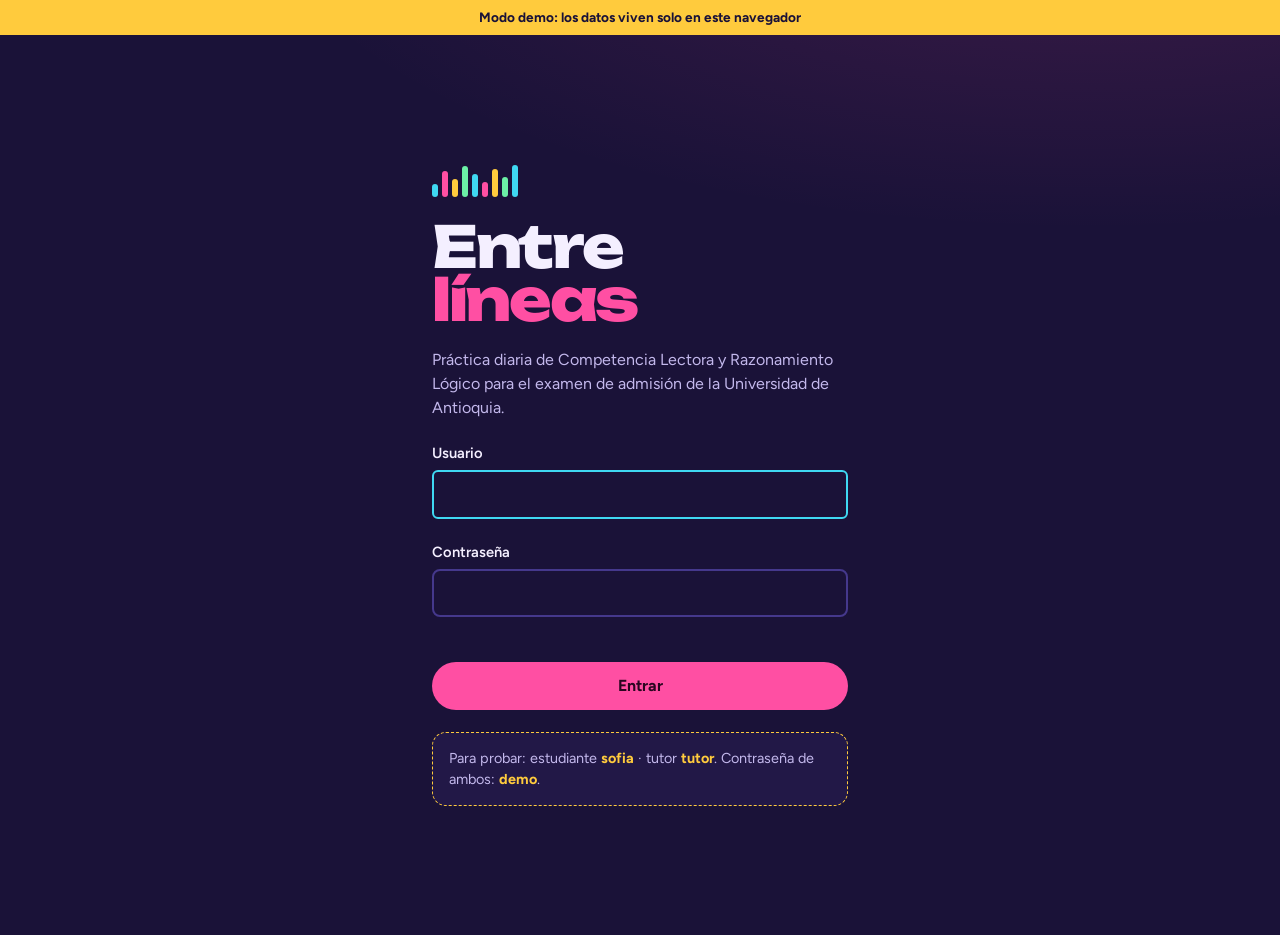
==== commit cd99ca63: "Add files via upload" ====
--- a/demo.html
+++ b/demo.html
@@ -4,9 +4,9 @@
   <meta charset="utf-8">
   <meta name="viewport" content="width=device-width, initial-scale=1, viewport-fit=cover">
   <meta name="theme-color" content="#1A1238">
-  <meta name="description" content="Práctica diaria de Competencia Lectora para el examen de admisión de la Universidad de Antioquia.">
+  <meta name="description" content="Práctica diaria de Competencia Lectora y Razonamiento Lógico para el examen de admisión de la Universidad de Antioquia.">
   <title>Entrelíneas · Demo</title>
-  <link rel="icon" href="data:image/svg+xml,<svg xmlns='http://www.w3.org/2000/svg' viewBox='0 0 64 64'>  <rect width='64' height='64' rx='14' fill='%231A1238'/>  <rect x='12' y='30' width='7' height='22' rx='2' fill='%233FD8F2'/>  <rect x='23' y='14' width='7' height='38' rx='2' fill='%23FF4FA3'/>  <rect x='34' y='24' width='7' height='28' rx='2' fill='%23FFCB3D'/>  <rect x='45' y='36' width='7' height='16' rx='2' fill='%236BF0A6'/></svg>" type="image/svg+xml">  <rect width='64' height='64' rx='14' fill='%231A1238'/>  <rect x='12' y='30' width='7' height='22' rx='2' fill='%233FD8F2'/>  <rect x='23' y='14' width='7' height='38' rx='2' fill='%23FF4FA3'/>  <rect x='34' y='24' width='7' height='28' rx='2' fill='%23FFCB3D'/>  <rect x='45' y='36' width='7' height='16' rx='2' fill='%236BF0A6'/></svg>">
+  <link rel="icon" href="data:image/svg+xml,<svg xmlns='http://www.w3.org/2000/svg' viewBox='0 0 64 64'>  <rect width='64' height='64' rx='14' fill='%231A1238'/>  <rect x='12' y='30' width='7' height='22' rx='2' fill='%233FD8F2'/>  <rect x='23' y='14' width='7' height='38' rx='2' fill='%23FF4FA3'/>  <rect x='34' y='24' width='7' height='28' rx='2' fill='%23FFCB3D'/>  <rect x='45' y='36' width='7' height='16' rx='2' fill='%236BF0A6'/></svg>" type="image/svg+xml">
   <link rel="preconnect" href="https://fonts.googleapis.com">
   <link rel="preconnect" href="https://fonts.gstatic.com" crossorigin>
   <link rel="stylesheet" href="https://fonts.googleapis.com/css2?family=Figtree:wght@400;500;600;700;800&family=Literata:ital,opsz,wght@0,7..72,400;0,7..72,600;1,7..72,400&family=Unbounded:wght@600;700;800&display=swap">
@@ -88,14 +88,26 @@
 .cr-critico { --c: var(--amarillo); } .cr-cohesion { --c: var(--menta); }
 .cr-violeta { --c: var(--violeta); } .cr-rosa { --c: var(--rosa); } .cr-cian { --c: var(--cian); }
 .cr-amarillo { --c: var(--amarillo); } .cr-menta { --c: var(--menta); }
+/* Los cuatro niveles de Lógica */
+.cr-deductivo { --c: var(--violeta); } .cr-proporcional { --c: var(--amarillo); }
+.cr-abstracto { --c: var(--rosa); } .cr-geometrico { --c: var(--menta); }
+/* Cada componente tiene su acento: rosa para Lectura, cian para Lógica */
+.comp-lectura { --acento: var(--rosa); --acento-tinta: #2A0620; }
+.comp-logica { --acento: var(--cian); --acento-tinta: #06232A; }
 
 /* ---------- Estructura ---------- */
 .barra {
   position: sticky; top: 0; z-index: 20;
   padding-top: env(safe-area-inset-top, 0px);
+  border-bottom: 1px solid var(--borde);
+}
+/* El fondo borroso va en un pseudoelemento: si el filtro estuviera en .barra,
+   la navegación del celular (position: fixed) quedaría atada a la barra de
+   arriba en vez de bajar al borde inferior de la pantalla. */
+.barra::before {
+  content: ""; position: absolute; inset: 0; z-index: -1;
   background: rgba(26, 18, 56, .88);
-  backdrop-filter: blur(10px);
-  border-bottom: 1px solid var(--borde);
+  -webkit-backdrop-filter: blur(10px); backdrop-filter: blur(10px);
 }
 .barra-in { max-width: var(--ancho); margin: 0 auto; padding: .7rem 1.1rem; display: flex; align-items: center; gap: 1rem; }
 .marca { font-family: var(--f-display); font-weight: 800; font-size: 1.05rem; letter-spacing: -.02em; display: flex; align-items: baseline; text-decoration: none; color: var(--texto); }
@@ -116,7 +128,7 @@
     justify-content: space-around; padding: .45rem .5rem calc(.45rem + env(safe-area-inset-bottom, 0px));
     background: rgba(26, 18, 56, .96); border-top: 1px solid var(--borde);
   }
-  .nav a { flex-direction: column; gap: .1rem; font-size: .72rem; padding: .35rem .6rem; border-radius: var(--r-m); }
+  .nav a { flex-direction: column; gap: .1rem; font-size: .72rem; padding: .35rem .45rem; border-radius: var(--r-m); min-width: 3.4rem; }
   .nav a .ico { font-size: 1.2rem; }
   .nav .punto { position: absolute; top: 4px; right: 10px; }
 }
@@ -147,6 +159,7 @@
 .panel { background: var(--noche-2); border: 1px solid var(--borde); border-radius: var(--r-l); padding: 1.25rem; }
 .panel.plano { background: transparent; border: 0; }
 .rejilla { display: grid; gap: 1.25rem; }
+.rejilla > * { min-width: 0; }
 @media (min-width: 900px) {
   .rejilla.inicio { grid-template-columns: 1.35fr 1fr; align-items: start; }
   .rejilla.dos { grid-template-columns: 1fr 1fr; }
@@ -173,13 +186,14 @@
 
 /* ---------- Ecualizador de dominio (el elemento firma) ---------- */
 .eq { display: grid; grid-template-columns: repeat(4, 1fr); gap: .9rem; align-items: end; }
-.eq-col { display: grid; gap: .5rem; justify-items: center; text-align: center; }
+.eq-col { display: grid; gap: .5rem; justify-items: center; text-align: center; min-width: 0; }
 .eq-valor { font-family: var(--f-display); font-weight: 700; font-size: 1.35rem; color: var(--c); line-height: 1; }
 .eq-barra { display: flex; flex-direction: column-reverse; gap: 3px; width: 100%; max-width: 64px; }
 .eq-seg { height: 7px; border-radius: 2px; background: var(--superficie); }
 .eq-seg.on { background: var(--c); opacity: .55; }
 .eq-seg.on.pico { opacity: 1; box-shadow: 0 0 12px var(--c); }
-.eq-nombre { font-weight: 700; font-size: .9rem; }
+.eq-nombre { font-weight: 700; font-size: .9rem; white-space: nowrap; }
+@media (max-width: 440px) { .eq { gap: .5rem; } .eq-nombre { font-size: .8rem; } }
 .eq-det { font-size: .75rem; color: var(--tenue); }
 @media (prefers-reduced-motion: no-preference) {
   .eq.vivo .eq-seg.on { animation: encender .5s both; animation-delay: calc(var(--i) * 28ms); }
@@ -193,11 +207,11 @@
   padding: .85rem 1rem .85rem .85rem; border-radius: var(--r-m);
   background: var(--superficie); border: 1px solid transparent; cursor: pointer; text-align: left; width: 100%;
 }
-.track:hover { border-color: var(--rosa); }
-.track .n { font-family: var(--f-display); font-weight: 800; font-size: 1.7rem; color: var(--rosa); text-align: center; line-height: 1; }
+.track:hover { border-color: var(--acento, var(--rosa)); }
+.track .n { font-family: var(--f-display); font-weight: 800; font-size: 1.7rem; color: var(--acento, var(--rosa)); text-align: center; line-height: 1; }
 .track .n small { display: block; font-family: var(--f-ui); font-size: .7rem; font-weight: 600; color: var(--tenue); margin-top: .2rem; }
 .track strong { font-size: 1.05rem; display: block; }
-.track .play { width: 2.4rem; height: 2.4rem; border-radius: 50%; display: grid; place-items: center; background: var(--rosa); color: #2A0620; font-size: .95rem; }
+.track .play { width: 2.4rem; height: 2.4rem; border-radius: 50%; display: grid; place-items: center; background: var(--acento, var(--rosa)); color: var(--acento-tinta, #2A0620); font-size: .95rem; }
 
 /* ---------- Mensajes del tutor ---------- */
 .mensaje { border-left: 4px solid var(--c, var(--cian)); background: var(--superficie); border-radius: var(--r-s) var(--r-m) var(--r-m) var(--r-s); padding: .9rem 1rem; }
@@ -271,6 +285,77 @@
 .retro p { color: var(--texto-2); }
 .acciones { display: flex; gap: .75rem; justify-content: flex-end; flex-wrap: wrap; }
 
+/* ---------- Lógica: problema, figura, pista, solución y diagnóstico del error ---------- */
+.juego.solo { grid-template-columns: minmax(0, 1fr); max-width: 46rem; margin: 0 auto; }
+.enunciado.md { display: grid; gap: .7rem; }
+.enunciado.md p { margin: 0; }
+.enunciado.md ul { margin: 0; padding-left: 1.2em; font-weight: 500; display: grid; gap: .25rem; }
+.enunciado.md strong { color: var(--amarillo); }
+.figura { margin: 0; background: var(--papel); color: var(--tinta); border-radius: var(--r-m); padding: .9rem; display: grid; place-items: center; overflow-x: auto; }
+.figura svg { max-width: 100%; height: auto; display: block; }
+.lectura .figura { background: none; padding: 0; margin: .4rem 0 1rem; }
+.cuadro { border-collapse: collapse; font-family: var(--f-ui); font-size: .92rem; font-weight: 500; min-width: 60%; }
+.cuadro th, .cuadro td { border: 1px solid var(--borde); padding: .35rem .7rem; text-align: center; }
+.cuadro thead th, .cuadro tbody th { background: var(--superficie); font-weight: 700; }
+.lectura .cuadro th, .lectura .cuadro td { border-color: #cfc5ea; }
+.lectura .cuadro thead th, .lectura .cuadro tbody th { background: #ece6fb; }
+.lectura.situacion { font-family: var(--f-ui); font-size: 1rem; line-height: 1.6; }
+.lectura.situacion h2 { font-family: var(--f-ui); font-weight: 700; font-size: 1.15rem; }
+.lectura.situacion .scroll-x { margin: 0 0 1em; }
+.pista-caja { border-radius: var(--r-m); padding: .8rem 1rem; background: color-mix(in srgb, var(--amarillo) 12%, var(--noche-2)); border: 1px dashed var(--amarillo); }
+.pista-caja b { display: block; font-family: var(--f-display); font-size: .85rem; color: var(--amarillo); margin-bottom: .2rem; }
+.retro > * + * { margin-top: .8rem; }
+.retro strong { margin-bottom: 0; }
+.diag-error { border-left: 4px solid var(--coral); background: color-mix(in srgb, var(--coral) 10%, transparent); border-radius: var(--r-s); padding: .7rem .9rem; display: grid; gap: .35rem; }
+.diag-error p { color: var(--texto); }
+.diag-error .consejo { color: var(--texto-2); font-size: .9rem; }
+.etq-error { display: inline-block; font-size: .78rem; font-weight: 800; color: var(--coral); letter-spacing: .01em; }
+.solucion summary { cursor: pointer; font-weight: 700; color: var(--texto); }
+.pasos { margin: .6rem 0 0; padding-left: 0; list-style: none; counter-reset: paso; display: grid; gap: .55rem; }
+.pasos li { counter-increment: paso; display: grid; grid-template-columns: 1.7rem 1fr; gap: .6rem; align-items: start; color: var(--texto-2); }
+.pasos li::before { content: counter(paso); width: 1.7rem; height: 1.7rem; border-radius: 50%; display: grid; place-items: center; font-family: var(--f-display); font-size: .72rem; font-weight: 700; background: var(--superficie-2); color: var(--texto); }
+.pasos li p { margin: 0; }
+.pasos li p + p { margin-top: .3rem; }
+.pasos strong { color: var(--texto); }
+.idea { color: var(--texto-2); font-style: italic; }
+.tecnica-enlace { display: inline-block; text-align: left; }
+.ficha { display: grid; gap: .9rem; }
+.ficha h3 { font-family: var(--f-ui); font-size: .95rem; font-weight: 800; margin-bottom: .4rem; }
+.ficha > .etq { justify-self: start; }
+.ficha .ejemplo, .ficha .trampa { border-radius: var(--r-m); padding: .8rem 1rem; background: var(--superficie); }
+.ficha .ejemplo p { color: var(--texto-2); margin: 0 0 .4rem; }
+.ficha .ejemplo p:last-child { margin-bottom: 0; }
+.ficha .trampa { border-left: 4px solid var(--coral); }
+.ficha .trampa p { color: var(--texto-2); }
+.perfil-errores { display: grid; gap: .4rem; }
+.pe-fila { display: grid; grid-template-columns: minmax(7.5rem, 11rem) 1fr 1.6rem; gap: .6rem; align-items: center; font-size: .88rem; }
+.pe-nombre { font-weight: 600; }
+.pe-barra { height: 10px; border-radius: var(--r-pill); background: var(--superficie); overflow: hidden; }
+.pe-barra span { display: block; height: 100%; border-radius: inherit; background: var(--coral); }
+.pe-n { font-family: var(--f-display); font-size: .8rem; text-align: right; color: var(--texto-2); }
+.repaso-fila { display: flex; align-items: center; justify-content: space-between; gap: .6rem .8rem; flex-wrap: wrap; padding: .6rem .8rem; border-radius: var(--r-m); background: var(--superficie); }
+.lista-simple { margin: 0; padding-left: 1.1rem; display: grid; gap: .45rem; color: var(--texto-2); }
+.lista-simple b { color: var(--texto); }
+.stats.dos { grid-template-columns: 1fr 1fr; }
+.stat small { font-size: .9rem; color: var(--texto-2); font-weight: 600; }
+.enlace-stat { text-decoration: none; color: inherit; border: 1px solid transparent; }
+.enlace-stat:hover { border-color: var(--cian); }
+.punto-cat { display: inline-block; width: .7rem; height: .7rem; border-radius: 50%; background: var(--c); margin-right: .5rem; }
+.tecnicas { display: grid; gap: .7rem; grid-template-columns: repeat(auto-fill, minmax(15rem, 1fr)); }
+.tecnica { display: grid; gap: .3rem; align-content: start; padding: .9rem 1rem; border-radius: var(--r-m); background: var(--superficie); border: 1px solid transparent; border-left: 4px solid var(--borde); text-decoration: none; color: inherit; }
+.tecnica:hover { border-color: var(--c); }
+.tecnica.proceso { border-left-color: var(--amarillo); }
+.tecnica.dominada { border-left-color: var(--menta); }
+.tec-estado { font-size: .75rem; font-weight: 800; color: var(--tenue); }
+.tecnica.proceso .tec-estado, .tec-estado.proceso { color: var(--amarillo); }
+.tecnica.dominada .tec-estado, .tec-estado.dominada { color: var(--menta); }
+.pendiente summary { flex-wrap: wrap; align-items: center; }
+.pendiente .resumen-enunciado { flex: 1 1 14rem; }
+.pendiente .lectura { box-shadow: none; padding: 1rem 1.1rem; }
+.pendiente[open] .resumen-enunciado { display: none; }
+.pendiente[open] summary { justify-content: space-between; }
+.revision .enunciado.md { font-size: 1rem; }
+
 /* ---------- Simulacro ---------- */
 .reloj { font-family: var(--f-display); font-weight: 700; font-size: 1.4rem; font-variant-numeric: tabular-nums; padding: .3rem .9rem; border-radius: var(--r-pill); background: var(--superficie); }
 .reloj.aviso { color: var(--amarillo); }
@@ -412,7 +497,7 @@
   <div id="app"><div class="cargando" style="min-height:100vh"><p>Cargando…</p></div></div>
   <noscript><p style="padding:2rem">Esta app necesita JavaScript activado.</p></noscript>
 <script>
-window.LE_DATOS_DEMO = {"base": {"paquete": "base-v1", "config": {"distribucion": {"literal": 0.2, "inferencial": 0.35, "critico": 0.3, "cohesion": 0.15}, "categorias": {"literal": {"nombre": "Literal", "color": "cian", "descripcion": "Datos explícitos, secuencias y causas que el texto dice directamente."}, "inferencial": {"nombre": "Inferencial", "color": "rosa", "descripcion": "Sentido global, premisas implícitas, propósito del autor, figuras y palabras en contexto."}, "critico": {"nombre": "Crítico", "color": "amarillo", "descripcion": "Solidez de los argumentos, sesgos y comparación entre textos."}, "cohesion": {"nombre": "Cohesión", "color": "menta", "descripcion": "Conectores, referencias entre palabras y valor de la puntuación."}}, "retos": {"repaso": 0.2, "opciones": [{"n": 5, "nombre": "Canción", "minutos": 8, "descripcion": "Un calentamiento corto para no romper la racha."}, {"n": 10, "nombre": "EP", "minutos": 16, "descripcion": "La sesión de todos los días."}, {"n": 15, "nombre": "Álbum", "minutos": 25, "descripcion": "Para los días con tiempo y ganas."}]}, "simulacros": {"inicial": {"nombre": "Inicial", "preguntas": 30, "minutos": 65, "dificultad": 1.6, "descripcion": "Textos más accesibles. Para medir el punto de partida."}, "avanzado": {"nombre": "Avanzado", "preguntas": 40, "minutos": 90, "dificultad": 2.1, "descripcion": "Igual al bloque de lectura del examen real: 40 preguntas."}, "experto": {"nombre": "Experto", "preguntas": 50, "minutos": 110, "dificultad": 2.5, "descripcion": "Más preguntas y más difíciles, con el mismo ritmo por pregunta."}}, "xp": {"por_acierto": 10, "por_intento": 2, "bono_ritmo": 5, "segundos_bono": 120, "reto_completo": 20, "reto_perfecto": 30, "mision": 40, "simulacro_acierto": 12, "simulacro_completo": 60}, "rangos": [{"nombre": "Demo", "xp": 0}, {"nombre": "Maqueta", "xp": 300}, {"nombre": "Disco de oro", "xp": 1000}, {"nombre": "Platino", "xp": 2500}, {"nombre": "Diamante", "xp": 5000}, {"nombre": "Leyenda UdeA", "xp": 9000}], "referencias": [{"programa": "Medicina y programas de corte muy alto", "porcentaje": 85, "detalle": "34 a 37 aciertos de 40 en Competencia Lectora"}, {"programa": "Derecho, Ingeniería Civil y programas intermedios", "porcentaje": 70, "detalle": "28 a 33 aciertos de 40"}, {"programa": "Programas regionales", "porcentaje": 55, "detalle": "Referencia aproximada"}], "alertas": {"dias_inactividad": 3, "caida_puntos": 15, "minimo_respuestas": 5}, "avatares": ["🎧", "🎸", "🎹", "🥁", "🎤", "🎮", "👾", "🕹️", "🦊", "🐉", "🌙", "⚡", "🔮", "🪐", "🌈", "🦄"]}, "insignias": [{"codigo": "primera-nota", "nombre": "Primera nota", "descripcion": "Respondiste tu primera pregunta.", "icono": "🎵", "color": "cian", "orden": 1, "regla": {"tipo": "respuestas", "valor": 1}}, {"codigo": "racha-3", "nombre": "Tres en fila", "descripcion": "Tres días seguidos practicando.", "icono": "🔥", "color": "rosa", "orden": 10, "regla": {"tipo": "racha", "valor": 3}}, {"codigo": "racha-7", "nombre": "Semana en loop", "descripcion": "Siete días seguidos practicando.", "icono": "🔁", "color": "rosa", "orden": 11, "regla": {"tipo": "racha", "valor": 7}}, {"codigo": "racha-30", "nombre": "Mes sin pausa", "descripcion": "Treinta días seguidos practicando.", "icono": "📅", "color": "rosa", "orden": 12, "regla": {"tipo": "racha", "valor": 30}}, {"codigo": "aciertos-50", "nombre": "50 aciertos", "descripcion": "Llevas 50 respuestas correctas.", "icono": "🎯", "color": "amarillo", "orden": 20, "regla": {"tipo": "aciertos", "valor": 50}}, {"codigo": "aciertos-250", "nombre": "250 aciertos", "descripcion": "Llevas 250 respuestas correctas.", "icono": "💿", "color": "amarillo", "orden": 21, "regla": {"tipo": "aciertos", "valor": 250}}, {"codigo": "aciertos-1000", "nombre": "Mil aciertos", "descripcion": "Llevas 1.000 respuestas correctas.", "icono": "🏆", "color": "amarillo", "orden": 22, "regla": {"tipo": "aciertos", "valor": 1000}}, {"codigo": "retos-10", "nombre": "Diez retos", "descripcion": "Terminaste 10 retos diarios.", "icono": "🎶", "color": "cian", "orden": 30, "regla": {"tipo": "retos", "valor": 10}}, {"codigo": "retos-50", "nombre": "Cincuenta retos", "descripcion": "Terminaste 50 retos diarios.", "icono": "📀", "color": "cian", "orden": 31, "regla": {"tipo": "retos", "valor": 50}}, {"codigo": "ep-perfecto", "nombre": "EP perfecto", "descripcion": "Un reto de 10 preguntas sin un solo error.", "icono": "✨", "color": "menta", "orden": 40, "regla": {"tipo": "reto_perfecto", "valor": 10}}, {"codigo": "album-perfecto", "nombre": "Álbum perfecto", "descripcion": "Un reto de 15 preguntas sin un solo error.", "icono": "💎", "color": "menta", "orden": 41, "regla": {"tipo": "reto_perfecto", "valor": 15}}, {"codigo": "remontada", "nombre": "Remontada", "descripcion": "Un reto con 80 % o más justo después de uno por debajo de 50 %.", "icono": "🚀", "color": "violeta", "orden": 45, "regla": {"tipo": "remontada"}}, {"codigo": "dominio-literal", "nombre": "Ojo de lince", "descripcion": "Dominio de 80 en el nivel literal.", "icono": "👁️", "color": "cian", "orden": 50, "regla": {"tipo": "dominio", "categoria": "literal", "valor": 80}}, {"codigo": "dominio-inferencial", "nombre": "Entre líneas", "descripcion": "Dominio de 80 en el nivel inferencial.", "icono": "🔮", "color": "rosa", "orden": 51, "regla": {"tipo": "dominio", "categoria": "inferencial", "valor": 80}}, {"codigo": "dominio-critico", "nombre": "Voz crítica", "descripcion": "Dominio de 80 en el nivel crítico.", "icono": "⚖️", "color": "amarillo", "orden": 52, "regla": {"tipo": "dominio", "categoria": "critico", "valor": 80}}, {"codigo": "dominio-cohesion", "nombre": "Conectora", "descripcion": "Dominio de 80 en cohesión y conectores.", "icono": "🔗", "color": "menta", "orden": 53, "regla": {"tipo": "dominio", "categoria": "cohesion", "valor": 80}}, {"codigo": "sim-inicial", "nombre": "Primer simulacro", "descripcion": "Terminaste un simulacro inicial.", "icono": "🎟️", "color": "violeta", "orden": 60, "regla": {"tipo": "simulacro", "nivel": "inicial", "valor": 0}}, {"codigo": "sim-avanzado-70", "nombre": "Avanzado al 70", "descripcion": "70 % o más en un simulacro avanzado.", "icono": "🎚️", "color": "violeta", "orden": 61, "regla": {"tipo": "simulacro", "nivel": "avanzado", "valor": 70}}, {"codigo": "sim-experto-85", "nombre": "Nivel Medicina", "descripcion": "85 % o más en un simulacro experto.", "icono": "🩺", "color": "violeta", "orden": 62, "regla": {"tipo": "simulacro", "nivel": "experto", "valor": 85}}, {"codigo": "horas-10", "nombre": "Diez horas", "descripcion": "Diez horas de estudio acumuladas.", "icono": "⏱️", "color": "cian", "orden": 70, "regla": {"tipo": "minutos", "valor": 600}}, {"codigo": "horas-50", "nombre": "Cincuenta horas", "descripcion": "Cincuenta horas de estudio acumuladas.", "icono": "⌛", "color": "cian", "orden": 71, "regla": {"tipo": "minutos", "valor": 3000}}, {"codigo": "mision-1", "nombre": "Misión cumplida", "descripcion": "Completaste una misión de tu tutor.", "icono": "📨", "color": "rosa", "orden": 80, "regla": {"tipo": "misiones", "valor": 1}}, {"codigo": "mision-5", "nombre": "Equipo", "descripcion": "Completaste cinco misiones de tu tutor.", "icono": "🤝", "color": "rosa", "orden": 81, "regla": {"tipo": "misiones", "valor": 5}}], "novedad": {"version": "1.0", "titulo": "Bienvenida", "cuerpo": "Esta es tu sala de práctica para la prueba de Competencia Lectora de la UdeA. Cada día puedes elegir un reto de 5, 10 o 15 preguntas; cuando quieras medirte en serio, entra a Simulacro. Tu tutor ve tu avance y te dejará mensajes y misiones por aquí."}}, "paquetes": [{"paquete": "paquete-001", "novedad": {"version": "contenido-001", "titulo": "Nuevas lecturas", "cuerpo": "Llegaron 5 lecturas nuevas con 30 preguntas: un ensayo, un texto de divulgación, un relato, dos posturas enfrentadas y una infografía."}, "textos": [{"codigo": "P001-T01", "titulo": "La atención como territorio", "tipologia": "ensayo", "fuente": "Texto original para práctica.", "contenido": "Durante siglos, la escasez que ordenó la vida intelectual fue la de la información: los libros eran caros, las bibliotecas quedaban lejos y el saber circulaba con lentitud. Hoy la situación se ha invertido. La información sobra; lo que escasea es la atención capaz de detenerse en ella. Por eso no resulta exagerado afirmar que la atención se ha convertido en un territorio en disputa, y que numerosas empresas diseñan sus productos con el propósito explícito de ocuparlo el mayor tiempo posible.\n\nSin embargo, sería ingenuo culpar solamente a las pantallas. La dispersión no es una invención digital: Séneca ya se quejaba de quienes saltaban de un libro a otro sin detenerse en ninguno, y comparaba esa costumbre con la del viajero que, por conocer muchas posadas, no tiene ningún amigo. Lo nuevo no es la tentación de distraerse, sino su escala y su método: nunca antes la interrupción había sido calculada con tanta precisión.\n\nDe ahí que la lectura sostenida adquiera un valor casi político. Quien lee un texto largo de principio a fin no solo obtiene datos; ejercita la capacidad de seguir un argumento, de tolerar la ambigüedad y de posponer el juicio hasta haber escuchado todas las razones. Esa capacidad, que no se hereda sino que se entrena, es precisamente la que una conversación pública apresurada más necesita y la que menos cultiva.\n\nConviene, pues, pensar la lectura no como un refugio nostálgico frente al presente, sino como una forma de resistencia activa. No se trata de abandonar las pantallas, lo cual sería tan improbable como inútil, sino de recuperar el derecho a decidir dónde ponemos los ojos.", "preguntas": [{"codigo": "P001-T01-01", "categoria": "literal", "dificultad": 1, "enunciado": "Según el texto, lo que escasea en la actualidad es:", "opciones": ["El acceso a las bibliotecas y a los libros.", "La información disponible sobre casi cualquier tema.", "La tecnología para organizar el saber.", "La atención capaz de detenerse en la información."], "correcta": 3, "explicacion": "El primer párrafo lo dice de forma explícita: «La información sobra; lo que escasea es la atención». La opción sobre la información invierte lo que dice el texto."}, {"codigo": "P001-T01-02", "categoria": "inferencial", "dificultad": 2, "enunciado": "La comparación de Séneca con el viajero que conoce muchas posadas pero no tiene ningún amigo sugiere que:", "opciones": ["Viajar mucho impide dedicarse a la lectura.", "Leer de manera dispersa permite tocar muchos textos sin establecer una relación profunda con ninguno.", "En la Antigüedad la gente leía más que hoy.", "Los libros son más valiosos que las amistades."], "correcta": 1, "explicacion": "Las posadas son los libros y el amigo es el vínculo profundo: saltar de uno a otro da cantidad sin profundidad. Las demás opciones toman la imagen al pie de la letra o sacan conclusiones que el texto no plantea."}, {"codigo": "P001-T01-03", "categoria": "cohesion", "dificultad": 2, "enunciado": "En la frase «Sin embargo, sería ingenuo culpar solamente a las pantallas», el conector introduce:", "opciones": ["Una matización que limita el alcance de lo dicho en el párrafo anterior.", "Un ejemplo que confirma la tesis inicial.", "La conclusión general del texto.", "Una consecuencia de lo dicho en el primer párrafo."], "correcta": 0, "explicacion": "«Sin embargo» es adversativo: no niega lo anterior, lo corrige en parte. El autor acaba de hablar de empresas que capturan la atención y ahora aclara que la culpa no es solo de las pantallas."}, {"codigo": "P001-T01-04", "categoria": "critico", "dificultad": 3, "enunciado": "¿Cuál de los siguientes hallazgos debilitaría más el argumento del autor sobre lo que la distracción actual tiene de nuevo?", "opciones": ["Una encuesta según la cual muchos jóvenes leen textos largos en formato digital.", "Un informe en el que las empresas tecnológicas describen sus métodos de diseño.", "Un estudio que muestre que en el siglo XIX ya existían técnicas publicitarias diseñadas para interrumpir la lectura con una precisión comparable a la de las aplicaciones actuales.", "Un documento que confirme que Séneca escribió sobre la lectura dispersa en el siglo I."], "correcta": 2, "explicacion": "El autor afirma que lo nuevo es «la escala y el método»: una interrupción calculada con precisión inédita. Si esa precisión ya existía antes, se cae justamente lo que él presenta como novedad. La opción sobre Séneca, en cambio, refuerza el texto."}, {"codigo": "P001-T01-05", "categoria": "inferencial", "dificultad": 2, "enunciado": "Cuando el autor dice que la lectura sostenida adquiere «un valor casi político», quiere decir que:", "opciones": ["Entrena capacidades que la deliberación pública necesita, como seguir argumentos y posponer el juicio.", "La lectura sirve para formar partidos y movimientos.", "Los políticos deberían leer más textos largos.", "Leer debería ser una obligación establecida por el Estado."], "correcta": 0, "explicacion": "El mismo párrafo explica el sentido: leer de principio a fin ejercita capacidades que «una conversación pública apresurada» necesita. «Político» se usa en el sentido amplio de vida en común, no de partidos o gobiernos."}, {"codigo": "P001-T01-06", "categoria": "critico", "dificultad": 2, "enunciado": "En el último párrafo el autor aclara que «no se trata de abandonar las pantallas». Con esta aclaración busca principalmente:", "opciones": ["Invitar al lector a usar más las pantallas.", "Contradecir lo que afirmó sobre Séneca.", "Anticiparse a la objeción de que su propuesta es un rechazo nostálgico de la tecnología.", "Reconocer que su tesis central es falsa."], "correcta": 2, "explicacion": "Es una estrategia argumentativa: el autor prevé que alguien lo acuse de nostálgico o tecnófobo y lo desactiva antes. No abandona su tesis; la precisa."}]}, {"codigo": "P001-T02", "titulo": "Lo que el cerebro hace mientras dormimos", "tipologia": "divulgacion", "fuente": "Texto original de divulgación para práctica.", "contenido": "Durante mucho tiempo se pensó que el sueño era un simple estado de reposo, una especie de pausa en la que el cerebro se apagaba para recuperar energía. Las investigaciones de las últimas décadas han desmentido esa imagen. Mientras dormimos, el cerebro trabaja de otra manera: selecciona, ordena y fortalece parte de lo que aprendimos durante el día.\n\nEl proceso ocurre, sobre todo, en dos momentos. En el sueño profundo, llamado también de ondas lentas, el hipocampo —una estructura que funciona como almacén temporal de recuerdos recientes— «reproduce» la actividad registrada durante la vigilia y la transfiere a la corteza, donde los recuerdos pueden conservarse a largo plazo. Más tarde, en la fase de movimientos oculares rápidos (MOR), el cerebro parece establecer conexiones entre informaciones que antes estaban aisladas, lo cual explicaría por qué a veces despertamos con la solución de un problema que la noche anterior parecía imposible.\n\nEstos hallazgos tienen consecuencias prácticas. En un experimento, un grupo de estudiantes que durmió ocho horas después de estudiar recordó significativamente más que otro que estudió el mismo tiempo pero durmió cuatro. En otras palabras, trasnochar para repasar puede ser una estrategia contraproducente: se gana tiempo de estudio, pero se pierde el tiempo en que lo estudiado se consolida.\n\nCon todo, el sueño no hace milagros. No fija aquello que nunca se comprendió ni sustituye la práctica. Su función es la de un editor cuidadoso, no la de un autor: trabaja sobre el material que le entregamos.", "preguntas": [{"codigo": "P001-T02-01", "categoria": "literal", "dificultad": 1, "enunciado": "Según el texto, el hipocampo:", "opciones": ["Conserva los recuerdos a largo plazo.", "Reemplaza a la corteza durante el sueño.", "Produce los movimientos oculares rápidos.", "Funciona como almacén temporal de los recuerdos recientes."], "correcta": 3, "explicacion": "El texto lo define entre rayas: «una estructura que funciona como almacén temporal de recuerdos recientes». Quien conserva a largo plazo es la corteza."}, {"codigo": "P001-T02-02", "categoria": "literal", "dificultad": 2, "enunciado": "¿En qué orden presenta el texto los procesos que ocurren durante el sueño?", "opciones": ["Primero el reposo del cerebro; después, la fase de movimientos oculares rápidos.", "Primero la transferencia de recuerdos del hipocampo a la corteza; después, la conexión entre informaciones aisladas.", "Ambos procesos ocurren al mismo tiempo durante el sueño profundo.", "Primero la conexión entre informaciones aisladas; después, la transferencia a la corteza."], "correcta": 1, "explicacion": "El segundo párrafo marca la secuencia con «En el sueño profundo…» y luego «Más tarde, en la fase MOR…». La idea del cerebro en reposo es justamente la que el texto desmiente."}, {"codigo": "P001-T02-03", "categoria": "inferencial", "dificultad": 2, "enunciado": "A partir del texto, se puede concluir que un estudiante que trasnocha repasando antes de un examen:", "opciones": ["Recordará más, porque estudió más horas.", "Podría recordar menos, porque reduce el tiempo en que se consolida lo aprendido.", "Solo necesita la fase MOR para compensar las horas perdidas.", "No recordará nada de lo que estudió."], "correcta": 1, "explicacion": "El tercer párrafo lo sugiere: se gana tiempo de estudio pero se pierde consolidación. «No recordará nada» es una exageración que el texto no sostiene."}, {"codigo": "P001-T02-04", "categoria": "inferencial", "dificultad": 2, "enunciado": "La expresión «su función es la de un editor cuidadoso, no la de un autor» significa que el sueño:", "opciones": ["Escribe de nuevo los recuerdos que olvidamos.", "Crea conocimientos nuevos a partir de la nada.", "Organiza y fortalece lo aprendido, pero no produce el aprendizaje original.", "Corrige los errores que cometemos al escribir."], "correcta": 2, "explicacion": "Es una metáfora: el editor trabaja sobre un texto que ya existe; el autor lo crea. El sueño mejora lo que estudiamos, pero no reemplaza el estudio. La frase siguiente lo confirma: «trabaja sobre el material que le entregamos»."}, {"codigo": "P001-T02-05", "categoria": "cohesion", "dificultad": 2, "enunciado": "En «Con todo, el sueño no hace milagros», la expresión «con todo» podría reemplazarse, sin cambiar el sentido, por:", "opciones": ["Por lo tanto,", "Además,", "Es decir,", "No obstante,"], "correcta": 3, "explicacion": "«Con todo» tiene valor adversativo-concesivo: después de enumerar beneficios, pone un límite. «Por lo tanto» sería consecutivo, «además» aditivo y «es decir» explicativo."}, {"codigo": "P001-T02-06", "categoria": "critico", "dificultad": 3, "enunciado": "¿Qué información adicional haría más sólida la conclusión que el texto extrae del experimento con los dos grupos de estudiantes?", "opciones": ["Que los dos grupos tenían edades y conocimientos previos semejantes.", "Que el experimento se hizo en una universidad reconocida.", "Que los investigadores también estudian el sueño en animales.", "Que los estudiantes preferían dormir ocho horas."], "correcta": 0, "explicacion": "Para atribuir la diferencia al sueño hay que descartar otras explicaciones: si un grupo ya sabía más, el resultado no probaría nada. El prestigio de la universidad no fortalece la lógica del argumento."}]}, {"codigo": "P001-T03", "titulo": "El afinador", "tipologia": "literario", "fuente": "Relato original para práctica.", "contenido": "Don Aurelio llegaba al pueblo cada seis meses, siempre en el bus de las siete, con un maletín de cuero que nadie le había visto abrir fuera de una sala. Afinaba el único piano de la escuela, el de la parroquia y, cuando la viuda Restrepo se lo permitía, el vertical que dormía en su comedor bajo una manta de encaje.\n\nA mí me dejaban mirarlo. Él golpeaba una tecla, escuchaba con los ojos cerrados y giraba una clavija apenas lo que tarda un suspiro. «El piano no se desafina de un día para otro», me explicó una vez. «Se va yendo despacito, como la gente. Por eso nadie se da cuenta hasta que suena feo».\n\nAquel año el piano de la viuda tenía tres teclas mudas. Don Aurelio las revisó una por una, sacó del fondo del instrumento un sobre amarillento y se lo entregó a ella sin leerlo. La viuda lo guardó en el delantal y, por primera vez en años, se sentó a tocar. Tocó mal, con los dedos rígidos, pero nadie en el comedor se atrevió a decírselo.\n\n—Ya quedó —dijo don Aurelio, aunque no había girado ni una sola clavija.\n\nEsa tarde entendí que su oficio no consistía en arreglar pianos, o no solamente. Y comprendí también por qué, cuando el bus de las siete dejó de traerlo, el pueblo entero empezó a sonar un poco peor.", "preguntas": [{"codigo": "P001-T03-01", "categoria": "literal", "dificultad": 1, "enunciado": "Según el narrador, ¿qué sacó don Aurelio del fondo del piano de la viuda?", "opciones": ["Una clavija rota.", "Una manta de encaje.", "Tres teclas nuevas.", "Un sobre amarillento."], "correcta": 3, "explicacion": "Está dicho de forma explícita en el tercer párrafo. La manta de encaje cubría el piano; no estaba adentro."}, {"codigo": "P001-T03-02", "categoria": "inferencial", "dificultad": 2, "enunciado": "La frase «se va yendo despacito, como la gente» establece una comparación que sugiere que:", "opciones": ["Las personas también se deterioran o cambian de forma gradual, sin que se note enseguida.", "Los pianos son más frágiles que las personas.", "Don Aurelio prefería los pianos a las personas.", "La gente del pueblo no sabía tocar el piano."], "correcta": 0, "explicacion": "La comparación traslada al ser humano lo que se dice del piano: el desgaste lento que nadie percibe «hasta que suena feo». Esta idea prepara el final del relato."}, {"codigo": "P001-T03-03", "categoria": "inferencial", "dificultad": 3, "enunciado": "Cuando don Aurelio dice «Ya quedó» sin haber girado ninguna clavija, se puede inferir que:", "opciones": ["Quería engañar a la viuda para cobrarle el trabajo.", "El piano no tenía ningún problema desde el principio.", "Consideraba que lo que necesitaba arreglo no era el instrumento, sino algo en la vida de la viuda.", "Se equivocó y dejó el piano desafinado."], "correcta": 2, "explicacion": "Las teclas mudas se explican por el sobre, y lo que cambia después es la viuda: vuelve a tocar «por primera vez en años». El narrador lo confirma: el oficio de don Aurelio «no consistía en arreglar pianos, o no solamente»."}, {"codigo": "P001-T03-04", "categoria": "inferencial", "dificultad": 3, "enunciado": "La última frase, «el pueblo entero empezó a sonar un poco peor», debe entenderse en sentido:", "opciones": ["Técnico: el bus de las siete hacía más ruido al llegar.", "Doble: alude a los pianos sin afinar y, a la vez, a una pérdida de armonía en la vida del pueblo.", "Solo literal: los pianos se desafinaron por falta de mantenimiento.", "Irónico: el pueblo mejoró cuando don Aurelio dejó de ir."], "correcta": 1, "explicacion": "El relato ya advirtió que el oficio no era «solamente» arreglar pianos. Por eso la frase funciona en dos planos: el sonido de los instrumentos y el de la vida comunitaria. Quedarse solo con el sentido literal pierde la mitad."}, {"codigo": "P001-T03-05", "categoria": "cohesion", "dificultad": 2, "enunciado": "En la frase «se lo entregó a ella sin leerlo», los pronombres «lo» de «se lo entregó» y de «leerlo» se refieren, respectivamente, a:", "opciones": ["El piano y el sobre.", "La viuda y la carta.", "El maletín y el sobre.", "El sobre y el sobre."], "correcta": 3, "explicacion": "Ambos «lo» son pronombres anafóricos que retoman «un sobre amarillento». «Ella» es quien se refiere a la viuda; por eso la última opción confunde los referentes."}, {"codigo": "P001-T03-06", "categoria": "critico", "dificultad": 2, "enunciado": "¿Qué rasgo del narrador es clave para el efecto del relato?", "opciones": ["Es el propio don Aurelio contando su oficio.", "Es la viuda Restrepo recordando a su esposo.", "Es alguien que recuerda un episodio de su infancia y lo comprende tiempo después.", "Es un narrador omnisciente que conoce lo que dice el sobre."], "correcta": 2, "explicacion": "El narrador era un niño al que «dejaban mirar», y la comprensión llega después («Esa tarde entendí…»). Como no sabe qué dice el sobre, el lector tampoco lo sabe, y eso sostiene el misterio."}]}, {"codigo": "P001-T04", "titulo": "El celular en el aula: dos posturas", "tipologia": "intertextual", "fuente": "Textos originales para práctica.", "contenido": "### Texto A\n\nProhibir el celular en el aula no es un gesto autoritario, sino una medida de cuidado. Diversos estudios han mostrado que la simple presencia del teléfono sobre el pupitre, incluso apagado, reduce el rendimiento en tareas que exigen concentración. Si aceptamos que la escuela tiene la misión de proteger las condiciones del aprendizaje, debemos aceptar también que algunas herramientas, por útiles que sean fuera de ella, deben quedarse en la puerta. Nadie diría que prohibir la pelota durante la clase de química es un ataque contra el deporte.\n\n### Texto B\n\nProhibir el celular equivale a renunciar a educar sobre él. Los estudiantes pasarán la mayor parte de su vida adulta rodeados de pantallas, y la escuela es quizá el único lugar donde alguien puede enseñarles a usarlas con criterio: a contrastar fuentes, a reconocer la manipulación y a decidir cuándo apagar. Una prohibición total traslada el problema fuera del aula, donde nadie acompaña. Lo que necesitamos no es un muro, sino un pacto: reglas claras sobre cuándo el teléfono se usa como herramienta y cuándo se guarda.", "preguntas": [{"codigo": "P001-T04-01", "categoria": "literal", "dificultad": 1, "enunciado": "Según el texto A, la presencia del teléfono sobre el pupitre:", "opciones": ["Reduce el rendimiento en tareas de concentración, incluso si está apagado.", "Mejora la concentración si se usa como herramienta.", "Solo afecta a los estudiantes cuando está encendido.", "No tiene efectos comprobados en el aprendizaje."], "correcta": 0, "explicacion": "El texto A lo dice de forma explícita, e insiste en el detalle «incluso apagado»."}, {"codigo": "P001-T04-02", "categoria": "inferencial", "dificultad": 2, "enunciado": "La comparación con la pelota en la clase de química, en el texto A, busca mostrar que:", "opciones": ["El deporte y la química son igual de importantes.", "Restringir un objeto en un contexto no implica rechazarlo en general.", "Los estudiantes prefieren el deporte a las ciencias.", "La escuela también debería prohibir las pelotas."], "correcta": 1, "explicacion": "Es una analogía: así como nadie ve en esa prohibición un ataque al deporte, prohibir el celular en clase no sería un ataque a la tecnología."}, {"codigo": "P001-T04-03", "categoria": "critico", "dificultad": 2, "enunciado": "¿En qué coinciden los dos textos?", "opciones": ["En que el teléfono no afecta la concentración.", "En que el teléfono debe prohibirse por completo.", "En que el uso del teléfono en el aula requiere algún tipo de regulación.", "En que los estudiantes deben decidir libremente cuándo usarlo."], "correcta": 2, "explicacion": "A propone prohibirlo; B propone «reglas claras sobre cuándo se usa y cuándo se guarda». Difieren en el tipo de regulación, pero ninguno defiende el uso libre."}, {"codigo": "P001-T04-04", "categoria": "critico", "dificultad": 3, "enunciado": "Desde la perspectiva del texto B, la principal debilidad de la propuesta del texto A es que:", "opciones": ["Protege la concentración en clase, pero no prepara a los estudiantes para usar el teléfono con criterio.", "Se basa en estudios que son falsos.", "Permite el uso del teléfono en algunas clases.", "Exige demasiado trabajo a los docentes."], "correcta": 0, "explicacion": "B sostiene que prohibir «traslada el problema fuera del aula, donde nadie acompaña». No discute los estudios de A; discute que la prohibición deja sin educar el uso."}, {"codigo": "P001-T04-05", "categoria": "cohesion", "dificultad": 3, "enunciado": "En el texto A, la expresión «por útiles que sean fuera de ella» tiene un valor:", "opciones": ["Consecutivo: equivale a «de modo que son útiles fuera de ella».", "Concesivo: equivale a «aunque sean útiles fuera de ella».", "Condicional: equivale a «si son útiles fuera de ella».", "Causal: equivale a «porque son útiles fuera de ella»."], "correcta": 1, "explicacion": "La construcción «por + adjetivo + que» es concesiva: admite una objeción (son útiles) sin que cambie la conclusión (deben quedarse en la puerta). Además, «ella» remite a la escuela."}, {"codigo": "P001-T04-06", "categoria": "inferencial", "dificultad": 2, "enunciado": "En el texto B, la oposición entre «un muro» y «un pacto» representa:", "opciones": ["La tecnología del pasado frente a la del futuro.", "La postura de los estudiantes frente a la de los padres.", "Una construcción física frente a un documento legal.", "Una prohibición impuesta frente a un acuerdo con reglas compartidas."], "correcta": 3, "explicacion": "Son metáforas: el muro separa y se impone; el pacto se construye entre partes. Leerlas de forma literal es el error que proponen dos de los distractores."}]}, {"codigo": "P001-T05", "titulo": "¿Cómo leen los jóvenes?", "tipologia": "discontinuo", "fuente": "Infografía con datos ficticios, elaborada para práctica.", "contenido": "### Infografía: hábitos de lectura de jóvenes de 14 a 18 años\nEncuesta a 1.200 estudiantes de una ciudad colombiana. Datos ficticios, elaborados para práctica.\n\n**Leen por gusto al menos un libro al año:** 58 %\n**Leen por gusto al menos un libro al mes:** 17 %\n\n**Formato preferido para leer por gusto**\n- Pantalla del celular: 46 %\n- Libro impreso: 38 %\n- Tableta o computador: 11 %\n- Audiolibro: 5 %\n\n**Tiempo diario de lectura (cualquier texto, incluidas redes sociales)**\n- Menos de 30 minutos: 22 %\n- Entre 30 minutos y 2 horas: 49 %\n- Más de 2 horas: 29 %\n\n**Principal razón para no leer más libros**\n- «No tengo tiempo»: 41 %\n- «Me aburro rápido»: 27 %\n- «No sé qué leer»: 19 %\n- «Los libros son caros»: 13 %\n\n*Nota: el 71 % de quienes leen al menos un libro al mes dijo que un familiar o un docente le recomienda libros con frecuencia.*", "preguntas": [{"codigo": "P001-T05-01", "categoria": "literal", "dificultad": 1, "enunciado": "Según la infografía, el formato preferido por más jóvenes para leer por gusto es:", "opciones": ["La tableta o el computador.", "La pantalla del celular.", "El audiolibro.", "El libro impreso."], "correcta": 1, "explicacion": "Pantalla del celular: 46 %, el porcentaje más alto de ese bloque."}, {"codigo": "P001-T05-02", "categoria": "literal", "dificultad": 2, "enunciado": "De los 1.200 estudiantes encuestados, ¿aproximadamente cuántos leen por gusto al menos un libro al mes?", "opciones": ["696", "580", "204", "170"], "correcta": 2, "explicacion": "El 17 % de 1.200 es 204. La cifra 696 corresponde al 58 % (un libro al año): confundir las dos filas es el error más común."}, {"codigo": "P001-T05-03", "categoria": "inferencial", "dificultad": 2, "enunciado": "¿Cuál de las siguientes afirmaciones se deduce correctamente de la infografía?", "opciones": ["Más de la mitad de los encuestados prefiere leer por gusto en algún formato digital.", "La mayoría de los encuestados lee más de dos horas diarias.", "La mitad de los encuestados lee un libro al mes.", "El precio de los libros es la principal razón para no leer más."], "correcta": 0, "explicacion": "Celular (46 %) más tableta o computador (11 %) suman 57 %, más de la mitad. Las demás afirmaciones contradicen los datos."}, {"codigo": "P001-T05-04", "categoria": "critico", "dificultad": 3, "enunciado": "¿Cuál de las siguientes conclusiones NO puede sostenerse con los datos de la infografía?", "opciones": ["Menos de uno de cada cinco encuestados lee un libro al mes.", "La falta de tiempo es la razón más mencionada para no leer más libros.", "Parte del tiempo diario de lectura corresponde a redes sociales.", "Las recomendaciones de familiares y docentes hacen que los jóvenes lean más."], "correcta": 3, "explicacion": "La nota muestra que dos cosas aparecen juntas, no que una cause la otra: quizá quienes ya leen mucho buscan más recomendaciones. Confundir correlación con causa es un error crítico frecuente."}, {"codigo": "P001-T05-05", "categoria": "critico", "dificultad": 3, "enunciado": "Un periódico tituló una nota sobre esta encuesta: «Los jóvenes ya no leen». Según la infografía, ese titular es:", "opciones": ["Correcto, porque el 41 % dice no tener tiempo.", "Inexacto, porque la mayoría lee al menos un libro al año y casi todos leen algún texto a diario.", "Correcto, porque solo el 17 % lee un libro al mes.", "Inexacto, porque todos los encuestados leen más de dos horas diarias."], "correcta": 1, "explicacion": "El titular generaliza a partir de un solo dato. El 58 % lee al menos un libro al año y el 78 % lee más de 30 minutos diarios. La última opción también dice «inexacto», pero con una razón falsa."}, {"codigo": "P001-T05-06", "categoria": "cohesion", "dificultad": 2, "enunciado": "En la nota final, la expresión «de quienes leen al menos un libro al mes» indica que el 71 % se calcula sobre:", "opciones": ["El total de los 1.200 encuestados.", "Quienes prefieren el libro impreso.", "Quienes leen más de dos horas diarias.", "Solo el grupo que lee al menos un libro al mes."], "correcta": 3, "explicacion": "La expresión delimita el grupo de referencia: el 71 % es de ese 17 %, no del total. Leer mal a qué remite una expresión cambia por completo el dato."}]}]}]};
+window.LE_DATOS_DEMO = {"base": {"paquete": "base-v1", "config": {"distribucion": {"literal": 0.2, "inferencial": 0.35, "critico": 0.3, "cohesion": 0.15}, "categorias": {"literal": {"nombre": "Literal", "color": "cian", "descripcion": "Datos explícitos, secuencias y causas que el texto dice directamente."}, "inferencial": {"nombre": "Inferencial", "color": "rosa", "descripcion": "Sentido global, premisas implícitas, propósito del autor, figuras y palabras en contexto."}, "critico": {"nombre": "Crítico", "color": "amarillo", "descripcion": "Solidez de los argumentos, sesgos y comparación entre textos."}, "cohesion": {"nombre": "Cohesión", "color": "menta", "descripcion": "Conectores, referencias entre palabras y valor de la puntuación."}}, "retos": {"repaso": 0.2, "opciones": [{"n": 5, "nombre": "Canción", "minutos": 8, "descripcion": "Un calentamiento corto para no romper la racha."}, {"n": 10, "nombre": "EP", "minutos": 16, "descripcion": "La sesión de todos los días."}, {"n": 15, "nombre": "Álbum", "minutos": 25, "descripcion": "Para los días con tiempo y ganas."}]}, "simulacros": {"inicial": {"nombre": "Inicial", "preguntas": 30, "minutos": 65, "dificultad": 1.6, "descripcion": "Textos más accesibles. Para medir el punto de partida."}, "avanzado": {"nombre": "Avanzado", "preguntas": 40, "minutos": 90, "dificultad": 2.1, "descripcion": "Igual al bloque de lectura del examen real: 40 preguntas."}, "experto": {"nombre": "Experto", "preguntas": 50, "minutos": 110, "dificultad": 2.5, "descripcion": "Más preguntas y más difíciles, con el mismo ritmo por pregunta."}}, "xp": {"por_acierto": 10, "por_intento": 2, "bono_ritmo": 5, "segundos_bono": 120, "reto_completo": 20, "reto_perfecto": 30, "mision": 40, "simulacro_acierto": 12, "simulacro_completo": 60}, "rangos": [{"nombre": "Demo", "xp": 0}, {"nombre": "Maqueta", "xp": 300}, {"nombre": "Disco de oro", "xp": 1000}, {"nombre": "Platino", "xp": 2500}, {"nombre": "Diamante", "xp": 5000}, {"nombre": "Leyenda UdeA", "xp": 9000}], "referencias": [{"programa": "Medicina y programas de corte muy alto", "porcentaje": 85, "detalle": "34 a 37 aciertos de 40 en Competencia Lectora"}, {"programa": "Derecho, Ingeniería Civil y programas intermedios", "porcentaje": 70, "detalle": "28 a 33 aciertos de 40"}, {"programa": "Programas regionales", "porcentaje": 55, "detalle": "Referencia aproximada"}], "alertas": {"dias_inactividad": 3, "caida_puntos": 15, "minimo_respuestas": 5}, "avatares": ["🎧", "🎸", "🎹", "🥁", "🎤", "🎮", "👾", "🕹️", "🦊", "🐉", "🌙", "⚡", "🔮", "🪐", "🌈", "🦄"]}, "insignias": [{"codigo": "primera-nota", "nombre": "Primera nota", "descripcion": "Respondiste tu primera pregunta.", "icono": "🎵", "color": "cian", "orden": 1, "regla": {"tipo": "respuestas", "valor": 1}}, {"codigo": "racha-3", "nombre": "Tres en fila", "descripcion": "Tres días seguidos practicando.", "icono": "🔥", "color": "rosa", "orden": 10, "regla": {"tipo": "racha", "valor": 3}}, {"codigo": "racha-7", "nombre": "Semana en loop", "descripcion": "Siete días seguidos practicando.", "icono": "🔁", "color": "rosa", "orden": 11, "regla": {"tipo": "racha", "valor": 7}}, {"codigo": "racha-30", "nombre": "Mes sin pausa", "descripcion": "Treinta días seguidos practicando.", "icono": "📅", "color": "rosa", "orden": 12, "regla": {"tipo": "racha", "valor": 30}}, {"codigo": "aciertos-50", "nombre": "50 aciertos", "descripcion": "Llevas 50 respuestas correctas.", "icono": "🎯", "color": "amarillo", "orden": 20, "regla": {"tipo": "aciertos", "valor": 50}}, {"codigo": "aciertos-250", "nombre": "250 aciertos", "descripcion": "Llevas 250 respuestas correctas.", "icono": "💿", "color": "amarillo", "orden": 21, "regla": {"tipo": "aciertos", "valor": 250}}, {"codigo": "aciertos-1000", "nombre": "Mil aciertos", "descripcion": "Llevas 1.000 respuestas correctas.", "icono": "🏆", "color": "amarillo", "orden": 22, "regla": {"tipo": "aciertos", "valor": 1000}}, {"codigo": "retos-10", "nombre": "Diez retos", "descripcion": "Terminaste 10 retos diarios.", "icono": "🎶", "color": "cian", "orden": 30, "regla": {"tipo": "retos", "valor": 10}}, {"codigo": "retos-50", "nombre": "Cincuenta retos", "descripcion": "Terminaste 50 retos diarios.", "icono": "📀", "color": "cian", "orden": 31, "regla": {"tipo": "retos", "valor": 50}}, {"codigo": "ep-perfecto", "nombre": "EP perfecto", "descripcion": "Un reto de 10 preguntas sin un solo error.", "icono": "✨", "color": "menta", "orden": 40, "regla": {"tipo": "reto_perfecto", "valor": 10}}, {"codigo": "album-perfecto", "nombre": "Álbum perfecto", "descripcion": "Un reto de 15 preguntas sin un solo error.", "icono": "💎", "color": "menta", "orden": 41, "regla": {"tipo": "reto_perfecto", "valor": 15}}, {"codigo": "remontada", "nombre": "Remontada", "descripcion": "Un reto con 80 % o más justo después de uno por debajo de 50 %.", "icono": "🚀", "color": "violeta", "orden": 45, "regla": {"tipo": "remontada"}}, {"codigo": "dominio-literal", "nombre": "Ojo de lince", "descripcion": "Dominio de 80 en el nivel literal.", "icono": "👁️", "color": "cian", "orden": 50, "regla": {"tipo": "dominio", "categoria": "literal", "valor": 80}}, {"codigo": "dominio-inferencial", "nombre": "Entre líneas", "descripcion": "Dominio de 80 en el nivel inferencial.", "icono": "🔮", "color": "rosa", "orden": 51, "regla": {"tipo": "dominio", "categoria": "inferencial", "valor": 80}}, {"codigo": "dominio-critico", "nombre": "Voz crítica", "descripcion": "Dominio de 80 en el nivel crítico.", "icono": "⚖️", "color": "amarillo", "orden": 52, "regla": {"tipo": "dominio", "categoria": "critico", "valor": 80}}, {"codigo": "dominio-cohesion", "nombre": "Conectora", "descripcion": "Dominio de 80 en cohesión y conectores.", "icono": "🔗", "color": "menta", "orden": 53, "regla": {"tipo": "dominio", "categoria": "cohesion", "valor": 80}}, {"codigo": "sim-inicial", "nombre": "Primer simulacro", "descripcion": "Terminaste un simulacro inicial.", "icono": "🎟️", "color": "violeta", "orden": 60, "regla": {"tipo": "simulacro", "nivel": "inicial", "valor": 0}}, {"codigo": "sim-avanzado-70", "nombre": "Avanzado al 70", "descripcion": "70 % o más en un simulacro avanzado.", "icono": "🎚️", "color": "violeta", "orden": 61, "regla": {"tipo": "simulacro", "nivel": "avanzado", "valor": 70}}, {"codigo": "sim-experto-85", "nombre": "Nivel Medicina", "descripcion": "85 % o más en un simulacro experto.", "icono": "🩺", "color": "violeta", "orden": 62, "regla": {"tipo": "simulacro", "nivel": "experto", "valor": 85}}, {"codigo": "horas-10", "nombre": "Diez horas", "descripcion": "Diez horas de estudio acumuladas.", "icono": "⏱️", "color": "cian", "orden": 70, "regla": {"tipo": "minutos", "valor": 600}}, {"codigo": "horas-50", "nombre": "Cincuenta horas", "descripcion": "Cincuenta horas de estudio acumuladas.", "icono": "⌛", "color": "cian", "orden": 71, "regla": {"tipo": "minutos", "valor": 3000}}, {"codigo": "mision-1", "nombre": "Misión cumplida", "descripcion": "Completaste una misión de tu tutor.", "icono": "📨", "color": "rosa", "orden": 80, "regla": {"tipo": "misiones", "valor": 1}}, {"codigo": "mision-5", "nombre": "Equipo", "descripcion": "Completaste cinco misiones de tu tutor.", "icono": "🤝", "color": "rosa", "orden": 81, "regla": {"tipo": "misiones", "valor": 5}}], "novedad": {"version": "1.0", "titulo": "Bienvenida", "cuerpo": "Esta es tu sala de práctica para la prueba de Competencia Lectora de la UdeA. Cada día puedes elegir un reto de 5, 10 o 15 preguntas; cuando quieras medirte en serio, entra a Simulacro. Tu tutor ve tu avance y te dejará mensajes y misiones por aquí."}}, "paquetes": [{"paquete": "paquete-001", "textos": [{"codigo": "P001-T01", "titulo": "La atención como territorio", "tipologia": "ensayo", "fuente": "Texto original para práctica.", "contenido": "Durante siglos, la escasez que ordenó la vida intelectual fue la de la información: los libros eran caros, las bibliotecas quedaban lejos y el saber circulaba con lentitud. Hoy la situación se ha invertido. La información sobra; lo que escasea es la atención capaz de detenerse en ella. Por eso no resulta exagerado afirmar que la atención se ha convertido en un territorio en disputa, y que numerosas empresas diseñan sus productos con el propósito explícito de ocuparlo el mayor tiempo posible.\n\nSin embargo, sería ingenuo culpar solamente a las pantallas. La dispersión no es una invención digital: Séneca ya se quejaba de quienes saltaban de un libro a otro sin detenerse en ninguno, y comparaba esa costumbre con la del viajero que, por conocer muchas posadas, no tiene ningún amigo. Lo nuevo no es la tentación de distraerse, sino su escala y su método: nunca antes la interrupción había sido calculada con tanta precisión.\n\nDe ahí que la lectura sostenida adquiera un valor casi político. Quien lee un texto largo de principio a fin no solo obtiene datos; ejercita la capacidad de seguir un argumento, de tolerar la ambigüedad y de posponer el juicio hasta haber escuchado todas las razones. Esa capacidad, que no se hereda sino que se entrena, es precisamente la que una conversación pública apresurada más necesita y la que menos cultiva.\n\nConviene, pues, pensar la lectura no como un refugio nostálgico frente al presente, sino como una forma de resistencia activa. No se trata de abandonar las pantallas, lo cual sería tan improbable como inútil, sino de recuperar el derecho a decidir dónde ponemos los ojos.", "preguntas": [{"codigo": "P001-T01-01", "categoria": "literal", "dificultad": 1, "enunciado": "Según el texto, lo que escasea en la actualidad es:", "opciones": ["El acceso a las bibliotecas y a los libros.", "La información disponible sobre casi cualquier tema.", "La tecnología para organizar el saber.", "La atención capaz de detenerse en la información."], "correcta": 3, "explicacion": "El primer párrafo lo dice de forma explícita: «La información sobra; lo que escasea es la atención». La opción sobre la información invierte lo que dice el texto."}, {"codigo": "P001-T01-02", "categoria": "inferencial", "dificultad": 2, "enunciado": "La comparación de Séneca con el viajero que conoce muchas posadas pero no tiene ningún amigo sugiere que:", "opciones": ["Viajar mucho impide dedicarse a la lectura.", "Leer de manera dispersa permite tocar muchos textos sin establecer una relación profunda con ninguno.", "En la Antigüedad la gente leía más que hoy.", "Los libros son más valiosos que las amistades."], "correcta": 1, "explicacion": "Las posadas son los libros y el amigo es el vínculo profundo: saltar de uno a otro da cantidad sin profundidad. Las demás opciones toman la imagen al pie de la letra o sacan conclusiones que el texto no plantea."}, {"codigo": "P001-T01-03", "categoria": "cohesion", "dificultad": 2, "enunciado": "En la frase «Sin embargo, sería ingenuo culpar solamente a las pantallas», el conector introduce:", "opciones": ["Una matización que limita el alcance de lo dicho en el párrafo anterior.", "Un ejemplo que confirma la tesis inicial.", "La conclusión general del texto.", "Una consecuencia de lo dicho en el primer párrafo."], "correcta": 0, "explicacion": "«Sin embargo» es adversativo: no niega lo anterior, lo corrige en parte. El autor acaba de hablar de empresas que capturan la atención y ahora aclara que la culpa no es solo de las pantallas."}, {"codigo": "P001-T01-04", "categoria": "critico", "dificultad": 3, "enunciado": "¿Cuál de los siguientes hallazgos debilitaría más el argumento del autor sobre lo que la distracción actual tiene de nuevo?", "opciones": ["Una encuesta según la cual muchos jóvenes leen textos largos en formato digital.", "Un informe en el que las empresas tecnológicas describen sus métodos de diseño.", "Un estudio que muestre que en el siglo XIX ya existían técnicas publicitarias diseñadas para interrumpir la lectura con una precisión comparable a la de las aplicaciones actuales.", "Un documento que confirme que Séneca escribió sobre la lectura dispersa en el siglo I."], "correcta": 2, "explicacion": "El autor afirma que lo nuevo es «la escala y el método»: una interrupción calculada con precisión inédita. Si esa precisión ya existía antes, se cae justamente lo que él presenta como novedad. La opción sobre Séneca, en cambio, refuerza el texto."}, {"codigo": "P001-T01-05", "categoria": "inferencial", "dificultad": 2, "enunciado": "Cuando el autor dice que la lectura sostenida adquiere «un valor casi político», quiere decir que:", "opciones": ["Entrena capacidades que la deliberación pública necesita, como seguir argumentos y posponer el juicio.", "La lectura sirve para formar partidos y movimientos.", "Los políticos deberían leer más textos largos.", "Leer debería ser una obligación establecida por el Estado."], "correcta": 0, "explicacion": "El mismo párrafo explica el sentido: leer de principio a fin ejercita capacidades que «una conversación pública apresurada» necesita. «Político» se usa en el sentido amplio de vida en común, no de partidos o gobiernos."}, {"codigo": "P001-T01-06", "categoria": "critico", "dificultad": 2, "enunciado": "En el último párrafo el autor aclara que «no se trata de abandonar las pantallas». Con esta aclaración busca principalmente:", "opciones": ["Invitar al lector a usar más las pantallas.", "Contradecir lo que afirmó sobre Séneca.", "Anticiparse a la objeción de que su propuesta es un rechazo nostálgico de la tecnología.", "Reconocer que su tesis central es falsa."], "correcta": 2, "explicacion": "Es una estrategia argumentativa: el autor prevé que alguien lo acuse de nostálgico o tecnófobo y lo desactiva antes. No abandona su tesis; la precisa."}]}, {"codigo": "P001-T02", "titulo": "Lo que el cerebro hace mientras dormimos", "tipologia": "divulgacion", "fuente": "Texto original de divulgación para práctica.", "contenido": "Durante mucho tiempo se pensó que el sueño era un simple estado de reposo, una especie de pausa en la que el cerebro se apagaba para recuperar energía. Las investigaciones de las últimas décadas han desmentido esa imagen. Mientras dormimos, el cerebro trabaja de otra manera: selecciona, ordena y fortalece parte de lo que aprendimos durante el día.\n\nEl proceso ocurre, sobre todo, en dos momentos. En el sueño profundo, llamado también de ondas lentas, el hipocampo —una estructura que funciona como almacén temporal de recuerdos recientes— «reproduce» la actividad registrada durante la vigilia y la transfiere a la corteza, donde los recuerdos pueden conservarse a largo plazo. Más tarde, en la fase de movimientos oculares rápidos (MOR), el cerebro parece establecer conexiones entre informaciones que antes estaban aisladas, lo cual explicaría por qué a veces despertamos con la solución de un problema que la noche anterior parecía imposible.\n\nEstos hallazgos tienen consecuencias prácticas. En un experimento, un grupo de estudiantes que durmió ocho horas después de estudiar recordó significativamente más que otro que estudió el mismo tiempo pero durmió cuatro. En otras palabras, trasnochar para repasar puede ser una estrategia contraproducente: se gana tiempo de estudio, pero se pierde el tiempo en que lo estudiado se consolida.\n\nCon todo, el sueño no hace milagros. No fija aquello que nunca se comprendió ni sustituye la práctica. Su función es la de un editor cuidadoso, no la de un autor: trabaja sobre el material que le entregamos.", "preguntas": [{"codigo": "P001-T02-01", "categoria": "literal", "dificultad": 1, "enunciado": "Según el texto, el hipocampo:", "opciones": ["Conserva los recuerdos a largo plazo.", "Reemplaza a la corteza durante el sueño.", "Produce los movimientos oculares rápidos.", "Funciona como almacén temporal de los recuerdos recientes."], "correcta": 3, "explicacion": "El texto lo define entre rayas: «una estructura que funciona como almacén temporal de recuerdos recientes». Quien conserva a largo plazo es la corteza."}, {"codigo": "P001-T02-02", "categoria": "literal", "dificultad": 2, "enunciado": "¿En qué orden presenta el texto los procesos que ocurren durante el sueño?", "opciones": ["Primero el reposo del cerebro; después, la fase de movimientos oculares rápidos.", "Primero la transferencia de recuerdos del hipocampo a la corteza; después, la conexión entre informaciones aisladas.", "Ambos procesos ocurren al mismo tiempo durante el sueño profundo.", "Primero la conexión entre informaciones aisladas; después, la transferencia a la corteza."], "correcta": 1, "explicacion": "El segundo párrafo marca la secuencia con «En el sueño profundo…» y luego «Más tarde, en la fase MOR…». La idea del cerebro en reposo es justamente la que el texto desmiente."}, {"codigo": "P001-T02-03", "categoria": "inferencial", "dificultad": 2, "enunciado": "A partir del texto, se puede concluir que un estudiante que trasnocha repasando antes de un examen:", "opciones": ["Recordará más, porque estudió más horas.", "Podría recordar menos, porque reduce el tiempo en que se consolida lo aprendido.", "Solo necesita la fase MOR para compensar las horas perdidas.", "No recordará nada de lo que estudió."], "correcta": 1, "explicacion": "El tercer párrafo lo sugiere: se gana tiempo de estudio pero se pierde consolidación. «No recordará nada» es una exageración que el texto no sostiene."}, {"codigo": "P001-T02-04", "categoria": "inferencial", "dificultad": 2, "enunciado": "La expresión «su función es la de un editor cuidadoso, no la de un autor» significa que el sueño:", "opciones": ["Escribe de nuevo los recuerdos que olvidamos.", "Crea conocimientos nuevos a partir de la nada.", "Organiza y fortalece lo aprendido, pero no produce el aprendizaje original.", "Corrige los errores que cometemos al escribir."], "correcta": 2, "explicacion": "Es una metáfora: el editor trabaja sobre un texto que ya existe; el autor lo crea. El sueño mejora lo que estudiamos, pero no reemplaza el estudio. La frase siguiente lo confirma: «trabaja sobre el material que le entregamos»."}, {"codigo": "P001-T02-05", "categoria": "cohesion", "dificultad": 2, "enunciado": "En «Con todo, el sueño no hace milagros», la expresión «con todo» podría reemplazarse, sin cambiar el sentido, por:", "opciones": ["Por lo tanto,", "Además,", "Es decir,", "No obstante,"], "correcta": 3, "explicacion": "«Con todo» tiene valor adversativo-concesivo: después de enumerar beneficios, pone un límite. «Por lo tanto» sería consecutivo, «además» aditivo y «es decir» explicativo."}, {"codigo": "P001-T02-06", "categoria": "critico", "dificultad": 3, "enunciado": "¿Qué información adicional haría más sólida la conclusión que el texto extrae del experimento con los dos grupos de estudiantes?", "opciones": ["Que los dos grupos tenían edades y conocimientos previos semejantes.", "Que el experimento se hizo en una universidad reconocida.", "Que los investigadores también estudian el sueño en animales.", "Que los estudiantes preferían dormir ocho horas."], "correcta": 0, "explicacion": "Para atribuir la diferencia al sueño hay que descartar otras explicaciones: si un grupo ya sabía más, el resultado no probaría nada. El prestigio de la universidad no fortalece la lógica del argumento."}]}, {"codigo": "P001-T03", "titulo": "El afinador", "tipologia": "literario", "fuente": "Relato original para práctica.", "contenido": "Don Aurelio llegaba al pueblo cada seis meses, siempre en el bus de las siete, con un maletín de cuero que nadie le había visto abrir fuera de una sala. Afinaba el único piano de la escuela, el de la parroquia y, cuando la viuda Restrepo se lo permitía, el vertical que dormía en su comedor bajo una manta de encaje.\n\nA mí me dejaban mirarlo. Él golpeaba una tecla, escuchaba con los ojos cerrados y giraba una clavija apenas lo que tarda un suspiro. «El piano no se desafina de un día para otro», me explicó una vez. «Se va yendo despacito, como la gente. Por eso nadie se da cuenta hasta que suena feo».\n\nAquel año el piano de la viuda tenía tres teclas mudas. Don Aurelio las revisó una por una, sacó del fondo del instrumento un sobre amarillento y se lo entregó a ella sin leerlo. La viuda lo guardó en el delantal y, por primera vez en años, se sentó a tocar. Tocó mal, con los dedos rígidos, pero nadie en el comedor se atrevió a decírselo.\n\n—Ya quedó —dijo don Aurelio, aunque no había girado ni una sola clavija.\n\nEsa tarde entendí que su oficio no consistía en arreglar pianos, o no solamente. Y comprendí también por qué, cuando el bus de las siete dejó de traerlo, el pueblo entero empezó a sonar un poco peor.", "preguntas": [{"codigo": "P001-T03-01", "categoria": "literal", "dificultad": 1, "enunciado": "Según el narrador, ¿qué sacó don Aurelio del fondo del piano de la viuda?", "opciones": ["Una clavija rota.", "Una manta de encaje.", "Tres teclas nuevas.", "Un sobre amarillento."], "correcta": 3, "explicacion": "Está dicho de forma explícita en el tercer párrafo. La manta de encaje cubría el piano; no estaba adentro."}, {"codigo": "P001-T03-02", "categoria": "inferencial", "dificultad": 2, "enunciado": "La frase «se va yendo despacito, como la gente» establece una comparación que sugiere que:", "opciones": ["Las personas también se deterioran o cambian de forma gradual, sin que se note enseguida.", "Los pianos son más frágiles que las personas.", "Don Aurelio prefería los pianos a las personas.", "La gente del pueblo no sabía tocar el piano."], "correcta": 0, "explicacion": "La comparación traslada al ser humano lo que se dice del piano: el desgaste lento que nadie percibe «hasta que suena feo». Esta idea prepara el final del relato."}, {"codigo": "P001-T03-03", "categoria": "inferencial", "dificultad": 3, "enunciado": "Cuando don Aurelio dice «Ya quedó» sin haber girado ninguna clavija, se puede inferir que:", "opciones": ["Quería engañar a la viuda para cobrarle el trabajo.", "El piano no tenía ningún problema desde el principio.", "Consideraba que lo que necesitaba arreglo no era el instrumento, sino algo en la vida de la viuda.", "Se equivocó y dejó el piano desafinado."], "correcta": 2, "explicacion": "Las teclas mudas se explican por el sobre, y lo que cambia después es la viuda: vuelve a tocar «por primera vez en años». El narrador lo confirma: el oficio de don Aurelio «no consistía en arreglar pianos, o no solamente»."}, {"codigo": "P001-T03-04", "categoria": "inferencial", "dificultad": 3, "enunciado": "La última frase, «el pueblo entero empezó a sonar un poco peor», debe entenderse en sentido:", "opciones": ["Técnico: el bus de las siete hacía más ruido al llegar.", "Doble: alude a los pianos sin afinar y, a la vez, a una pérdida de armonía en la vida del pueblo.", "Solo literal: los pianos se desafinaron por falta de mantenimiento.", "Irónico: el pueblo mejoró cuando don Aurelio dejó de ir."], "correcta": 1, "explicacion": "El relato ya advirtió que el oficio no era «solamente» arreglar pianos. Por eso la frase funciona en dos planos: el sonido de los instrumentos y el de la vida comunitaria. Quedarse solo con el sentido literal pierde la mitad."}, {"codigo": "P001-T03-05", "categoria": "cohesion", "dificultad": 2, "enunciado": "En la frase «se lo entregó a ella sin leerlo», los pronombres «lo» de «se lo entregó» y de «leerlo» se refieren, respectivamente, a:", "opciones": ["El piano y el sobre.", "La viuda y la carta.", "El maletín y el sobre.", "El sobre y el sobre."], "correcta": 3, "explicacion": "Ambos «lo» son pronombres anafóricos que retoman «un sobre amarillento». «Ella» es quien se refiere a la viuda; por eso la última opción confunde los referentes."}, {"codigo": "P001-T03-06", "categoria": "critico", "dificultad": 2, "enunciado": "¿Qué rasgo del narrador es clave para el efecto del relato?", "opciones": ["Es el propio don Aurelio contando su oficio.", "Es la viuda Restrepo recordando a su esposo.", "Es alguien que recuerda un episodio de su infancia y lo comprende tiempo después.", "Es un narrador omnisciente que conoce lo que dice el sobre."], "correcta": 2, "explicacion": "El narrador era un niño al que «dejaban mirar», y la comprensión llega después («Esa tarde entendí…»). Como no sabe qué dice el sobre, el lector tampoco lo sabe, y eso sostiene el misterio."}]}, {"codigo": "P001-T04", "titulo": "El celular en el aula: dos posturas", "tipologia": "intertextual", "fuente": "Textos originales para práctica.", "contenido": "### Texto A\n\nProhibir el celular en el aula no es un gesto autoritario, sino una medida de cuidado. Diversos estudios han mostrado que la simple presencia del teléfono sobre el pupitre, incluso apagado, reduce el rendimiento en tareas que exigen concentración. Si aceptamos que la escuela tiene la misión de proteger las condiciones del aprendizaje, debemos aceptar también que algunas herramientas, por útiles que sean fuera de ella, deben quedarse en la puerta. Nadie diría que prohibir la pelota durante la clase de química es un ataque contra el deporte.\n\n### Texto B\n\nProhibir el celular equivale a renunciar a educar sobre él. Los estudiantes pasarán la mayor parte de su vida adulta rodeados de pantallas, y la escuela es quizá el único lugar donde alguien puede enseñarles a usarlas con criterio: a contrastar fuentes, a reconocer la manipulación y a decidir cuándo apagar. Una prohibición total traslada el problema fuera del aula, donde nadie acompaña. Lo que necesitamos no es un muro, sino un pacto: reglas claras sobre cuándo el teléfono se usa como herramienta y cuándo se guarda.", "preguntas": [{"codigo": "P001-T04-01", "categoria": "literal", "dificultad": 1, "enunciado": "Según el texto A, la presencia del teléfono sobre el pupitre:", "opciones": ["Reduce el rendimiento en tareas de concentración, incluso si está apagado.", "Mejora la concentración si se usa como herramienta.", "Solo afecta a los estudiantes cuando está encendido.", "No tiene efectos comprobados en el aprendizaje."], "correcta": 0, "explicacion": "El texto A lo dice de forma explícita, e insiste en el detalle «incluso apagado»."}, {"codigo": "P001-T04-02", "categoria": "inferencial", "dificultad": 2, "enunciado": "La comparación con la pelota en la clase de química, en el texto A, busca mostrar que:", "opciones": ["El deporte y la química son igual de importantes.", "Restringir un objeto en un contexto no implica rechazarlo en general.", "Los estudiantes prefieren el deporte a las ciencias.", "La escuela también debería prohibir las pelotas."], "correcta": 1, "explicacion": "Es una analogía: así como nadie ve en esa prohibición un ataque al deporte, prohibir el celular en clase no sería un ataque a la tecnología."}, {"codigo": "P001-T04-03", "categoria": "critico", "dificultad": 2, "enunciado": "¿En qué coinciden los dos textos?", "opciones": ["En que el teléfono no afecta la concentración.", "En que el teléfono debe prohibirse por completo.", "En que el uso del teléfono en el aula requiere algún tipo de regulación.", "En que los estudiantes deben decidir libremente cuándo usarlo."], "correcta": 2, "explicacion": "A propone prohibirlo; B propone «reglas claras sobre cuándo se usa y cuándo se guarda». Difieren en el tipo de regulación, pero ninguno defiende el uso libre."}, {"codigo": "P001-T04-04", "categoria": "critico", "dificultad": 3, "enunciado": "Desde la perspectiva del texto B, la principal debilidad de la propuesta del texto A es que:", "opciones": ["Protege la concentración en clase, pero no prepara a los estudiantes para usar el teléfono con criterio.", "Se basa en estudios que son falsos.", "Permite el uso del teléfono en algunas clases.", "Exige demasiado trabajo a los docentes."], "correcta": 0, "explicacion": "B sostiene que prohibir «traslada el problema fuera del aula, donde nadie acompaña». No discute los estudios de A; discute que la prohibición deja sin educar el uso."}, {"codigo": "P001-T04-05", "categoria": "cohesion", "dificultad": 3, "enunciado": "En el texto A, la expresión «por útiles que sean fuera de ella» tiene un valor:", "opciones": ["Consecutivo: equivale a «de modo que son útiles fuera de ella».", "Concesivo: equivale a «aunque sean útiles fuera de ella».", "Condicional: equivale a «si son útiles fuera de ella».", "Causal: equivale a «porque son útiles fuera de ella»."], "correcta": 1, "explicacion": "La construcción «por + adjetivo + que» es concesiva: admite una objeción (son útiles) sin que cambie la conclusión (deben quedarse en la puerta). Además, «ella» remite a la escuela."}, {"codigo": "P001-T04-06", "categoria": "inferencial", "dificultad": 2, "enunciado": "En el texto B, la oposición entre «un muro» y «un pacto» representa:", "opciones": ["La tecnología del pasado frente a la del futuro.", "La postura de los estudiantes frente a la de los padres.", "Una construcción física frente a un documento legal.", "Una prohibición impuesta frente a un acuerdo con reglas compartidas."], "correcta": 3, "explicacion": "Son metáforas: el muro separa y se impone; el pacto se construye entre partes. Leerlas de forma literal es el error que proponen dos de los distractores."}]}, {"codigo": "P001-T05", "titulo": "¿Cómo leen los jóvenes?", "tipologia": "discontinuo", "fuente": "Infografía con datos ficticios, elaborada para práctica.", "contenido": "### Infografía: hábitos de lectura de jóvenes de 14 a 18 años\nEncuesta a 1.200 estudiantes de una ciudad colombiana. Datos ficticios, elaborados para práctica.\n\n**Leen por gusto al menos un libro al año:** 58 %\n**Leen por gusto al menos un libro al mes:** 17 %\n\n**Formato preferido para leer por gusto**\n- Pantalla del celular: 46 %\n- Libro impreso: 38 %\n- Tableta o computador: 11 %\n- Audiolibro: 5 %\n\n**Tiempo diario de lectura (cualquier texto, incluidas redes sociales)**\n- Menos de 30 minutos: 22 %\n- Entre 30 minutos y 2 horas: 49 %\n- Más de 2 horas: 29 %\n\n**Principal razón para no leer más libros**\n- «No tengo tiempo»: 41 %\n- «Me aburro rápido»: 27 %\n- «No sé qué leer»: 19 %\n- «Los libros son caros»: 13 %\n\n*Nota: el 71 % de quienes leen al menos un libro al mes dijo que un familiar o un docente le recomienda libros con frecuencia.*", "preguntas": [{"codigo": "P001-T05-01", "categoria": "literal", "dificultad": 1, "enunciado": "Según la infografía, el formato preferido por más jóvenes para leer por gusto es:", "opciones": ["La tableta o el computador.", "La pantalla del celular.", "El audiolibro.", "El libro impreso."], "correcta": 1, "explicacion": "Pantalla del celular: 46 %, el porcentaje más alto de ese bloque."}, {"codigo": "P001-T05-02", "categoria": "literal", "dificultad": 2, "enunciado": "De los 1.200 estudiantes encuestados, ¿aproximadamente cuántos leen por gusto al menos un libro al mes?", "opciones": ["696", "580", "204", "170"], "correcta": 2, "explicacion": "El 17 % de 1.200 es 204. La cifra 696 corresponde al 58 % (un libro al año): confundir las dos filas es el error más común."}, {"codigo": "P001-T05-03", "categoria": "inferencial", "dificultad": 2, "enunciado": "¿Cuál de las siguientes afirmaciones se deduce correctamente de la infografía?", "opciones": ["Más de la mitad de los encuestados prefiere leer por gusto en algún formato digital.", "La mayoría de los encuestados lee más de dos horas diarias.", "La mitad de los encuestados lee un libro al mes.", "El precio de los libros es la principal razón para no leer más."], "correcta": 0, "explicacion": "Celular (46 %) más tableta o computador (11 %) suman 57 %, más de la mitad. Las demás afirmaciones contradicen los datos."}, {"codigo": "P001-T05-04", "categoria": "critico", "dificultad": 3, "enunciado": "¿Cuál de las siguientes conclusiones NO puede sostenerse con los datos de la infografía?", "opciones": ["Menos de uno de cada cinco encuestados lee un libro al mes.", "La falta de tiempo es la razón más mencionada para no leer más libros.", "Parte del tiempo diario de lectura corresponde a redes sociales.", "Las recomendaciones de familiares y docentes hacen que los jóvenes lean más."], "correcta": 3, "explicacion": "La nota muestra que dos cosas aparecen juntas, no que una cause la otra: quizá quienes ya leen mucho buscan más recomendaciones. Confundir correlación con causa es un error crítico frecuente."}, {"codigo": "P001-T05-05", "categoria": "critico", "dificultad": 3, "enunciado": "Un periódico tituló una nota sobre esta encuesta: «Los jóvenes ya no leen». Según la infografía, ese titular es:", "opciones": ["Correcto, porque el 41 % dice no tener tiempo.", "Inexacto, porque la mayoría lee al menos un libro al año y casi todos leen algún texto a diario.", "Correcto, porque solo el 17 % lee un libro al mes.", "Inexacto, porque todos los encuestados leen más de dos horas diarias."], "correcta": 1, "explicacion": "El titular generaliza a partir de un solo dato. El 58 % lee al menos un libro al año y el 78 % lee más de 30 minutos diarios. La última opción también dice «inexacto», pero con una razón falsa."}, {"codigo": "P001-T05-06", "categoria": "cohesion", "dificultad": 2, "enunciado": "En la nota final, la expresión «de quienes leen al menos un libro al mes» indica que el 71 % se calcula sobre:", "opciones": ["El total de los 1.200 encuestados.", "Quienes prefieren el libro impreso.", "Quienes leen más de dos horas diarias.", "Solo el grupo que lee al menos un libro al mes."], "correcta": 3, "explicacion": "La expresión delimita el grupo de referencia: el 71 % es de ese 17 %, no del total. Leer mal a qué remite una expresión cambia por completo el dato."}]}]}, {"paquete": "paquete-002", "textos": [{"codigo": "P002-T01", "titulo": "La canción que no se va", "tipologia": "divulgacion", "fuente": "Texto original de divulgación para práctica.", "contenido": "A casi todo el mundo le ha pasado: una canción suena en una tienda, uno sigue su camino y, horas después, el estribillo continúa dando vueltas en la cabeza sin que nadie lo haya invitado. Los investigadores llaman a este fenómeno «imaginería musical involuntaria»; en la calle se le conoce como canción pegajosa o, con una expresión tomada del alemán, «gusano de oído».\n\nNo todas las canciones se pegan por igual. Las que más lo logran suelen compartir tres rasgos: un ritmo rápido, una melodía sencilla que se repite y algún giro inesperado —un salto, una pausa— que las distingue de las demás. Son sencillas, pero no tanto como para pasar inadvertidas.\n\nTambién importa el momento. Estos fragmentos aparecen sobre todo cuando la mente tiene poco que hacer: al caminar, al lavar los platos, al esperar el bus. Por eso rara vez nos asaltan en mitad de un examen o de una conversación difícil. Una mente ocupada no les deja espacio.\n\n¿Cómo librarse de ellos? Aunque parezca contradictorio, una de las recomendaciones más repetidas es escuchar la canción completa. Según esta idea, el cerebro insiste porque solo conserva un pedazo, como quien deja una tarea a medias; al oír el final, da el asunto por cerrado. Otra salida es ocuparse en algo que exija una atención moderada, como resolver un crucigrama. Si la tarea es demasiado fácil, la canción vuelve; si es demasiado difícil, la mente se cansa, se distrae, y la canción vuelve también.", "preguntas": [{"codigo": "P002-T01-01", "categoria": "literal", "dificultad": 1, "enunciado": "Según el texto, las canciones pegajosas aparecen sobre todo cuando:", "opciones": ["Sostenemos una conversación difícil.", "Acabamos de oír la canción hasta el final.", "Estamos presentando un examen.", "La mente tiene poco que hacer."], "correcta": 3, "explicacion": "El tercer párrafo lo dice sin rodeos: aparecen «cuando la mente tiene poco que hacer», y da como ejemplos caminar o lavar los platos. El examen y la conversación difícil son justo los momentos en que, según el texto, rara vez nos asaltan."}, {"codigo": "P002-T01-02", "categoria": "inferencial", "dificultad": 1, "enunciado": "Por lo que explica el tercer párrafo, ¿en cuál de estas situaciones es más probable que aparezca una canción pegajosa?", "opciones": ["Mientras alguien resuelve una prueba de matemáticas.", "Mientras alguien dobla la ropa recién lavada.", "Mientras alguien discute un asunto delicado con su jefe.", "Mientras alguien aprende a conducir en una avenida llena."], "correcta": 1, "explicacion": "El texto no menciona la ropa, pero da la regla: estos fragmentos llegan cuando la mente está desocupada. Doblar ropa se parece a lavar los platos; las otras tres situaciones exigen toda la atención. Llevar una idea del texto a un caso nuevo es una inferencia frecuente en el examen."}, {"codigo": "P002-T01-03", "categoria": "inferencial", "dificultad": 1, "enunciado": "La expresión «sin que nadie lo haya invitado», en el primer párrafo, da a entender que el estribillo:", "opciones": ["Regresa sin que la persona lo decida.", "Solo se escucha dentro de las tiendas.", "Pertenece a una canción que a nadie le gusta.", "Suena en reuniones a las que uno no asistió."], "correcta": 0, "explicacion": "El autor trata al estribillo como a un visitante que llega sin permiso: es una manera figurada de decir que el fenómeno es involuntario, como confirma el nombre técnico que viene enseguida. Las otras opciones leen la invitación al pie de la letra o añaden datos que el texto no da."}, {"codigo": "P002-T01-04", "categoria": "critico", "dificultad": 1, "enunciado": "Por el lenguaje que usa y la forma como explica el tema, el texto parece escrito para:", "opciones": ["Compositores que buscan escribir éxitos.", "Neurólogos que investigan la memoria musical.", "Lectores curiosos, no especialistas.", "Niños que apenas aprenden a leer."], "correcta": 2, "explicacion": "El texto parte de una experiencia común, traduce el término técnico al habla de la calle y pone ejemplos de la vida diaria: así se escribe la divulgación para un público general. Un texto para especialistas no explicaría lo básico, y uno para niños pequeños no hablaría de «imaginería musical involuntaria»."}, {"codigo": "P002-T01-05", "categoria": "cohesion", "dificultad": 1, "enunciado": "En el tercer párrafo, la expresión «Por eso» indica que la oración que sigue es:", "opciones": ["Una objeción a lo dicho antes.", "Un ejemplo sin relación con lo dicho antes.", "Una consecuencia de lo dicho antes.", "Una condición para lo dicho antes."], "correcta": 2, "explicacion": "«Por eso» es un conector de consecuencia: como estos fragmentos necesitan una mente desocupada, casi nunca aparecen durante un examen. Una objeción llevaría «pero» o «sin embargo»; una condición, «si» o «siempre que»."}, {"codigo": "P002-T01-06", "categoria": "inferencial", "dificultad": 2, "enunciado": "La comparación «como quien deja una tarea a medias», en el último párrafo, sirve para explicar que:", "opciones": ["Oír música mientras se estudia impide acabar los deberes.", "El cerebro borra de la memoria toda canción que oye completa.", "Las personas desordenadas padecen más este fenómeno.", "El cerebro vuelve al fragmento porque lo siente como algo inconcluso."], "correcta": 3, "explicacion": "La comparación explica la insistencia: el cerebro guarda solo un pedazo y vuelve sobre él como sobre un pendiente; por eso oír el final cierra el asunto. La opción sobre borrar la canción exagera: el texto dice que el cerebro deja de insistir, no que olvide."}]}, {"codigo": "P002-T02", "titulo": "Convocatoria: Salón de Arte Joven", "tipologia": "discontinuo", "fuente": "Convocatoria ficticia, elaborada para práctica.", "contenido": "### 9.º Salón de Arte Joven\nCasa de la Cultura La Estación\n\n**¿Quiénes pueden participar?**\n- Personas de 15 a 22 años cumplidos al cierre de la convocatoria.\n- Que vivan en el municipio desde hace por lo menos un año.\n- No pueden participar los ganadores de la edición anterior ni los familiares del jurado.\n\n**Categorías**\n- Dibujo y pintura\n- Fotografía\n- Escultura y objeto\n- Video (duración máxima: 5 minutos)\n\nCada participante puede inscribirse en una sola categoría, con una o dos obras. Las obras deben haberse realizado en los últimos dos años y no pueden haber sido premiadas en otro concurso.\n\n**Fechas**\n- Inscripción en línea: del 1 al 20 de marzo\n- Entrega de las obras: 3 y 4 de abril, de 9:00 a. m. a 4:00 p. m.\n- Publicación de las obras seleccionadas: 15 de abril\n- Exposición: del 2 al 30 de mayo\n- Premiación: 30 de mayo, 6:00 p. m.\n\n**Premios**\n- Un primer premio por categoría: 2.000.000 de pesos y una exposición individual el año siguiente.\n- Una mención de honor por categoría: 500.000 pesos.\n- Premio del público, uno solo para todo el Salón: 800.000 pesos. Lo eligen con su voto quienes visiten la exposición.\n\n**Importante**\n- La inscripción no tiene costo.\n- El jurado seleccionará un máximo de 40 obras para la exposición. Inscribirse no garantiza ser seleccionado.\n- Las obras no reclamadas antes del 15 de junio pasarán a ser propiedad de la Casa de la Cultura.", "preguntas": [{"codigo": "P002-T02-01", "categoria": "literal", "dificultad": 2, "enunciado": "Según la convocatoria, ¿cuál de las siguientes afirmaciones NO es correcta?", "opciones": ["La exposición permanece abierta casi un mes.", "El premio del público se entrega en cada categoría.", "La inscripción se hace en línea y no tiene ningún costo.", "Un video no puede durar más de cinco minutos."], "correcta": 1, "explicacion": "El premio del público es «uno solo para todo el Salón»; los que se entregan por categoría son el primer premio y la mención de honor. Las otras tres afirmaciones están en el texto. En las preguntas con «NO» conviene verificar una por una y marcar la que falla."}, {"codigo": "P002-T02-02", "categoria": "literal", "dificultad": 3, "enunciado": "¿Cuál de las siguientes personas cumple todas las condiciones para participar?", "opciones": ["Una joven de 22 años que vive en el municipio hace tres y presenta dos fotografías.", "Un joven de 20 años, residente hace cinco, que ganó el premio de escultura el año pasado.", "Una joven de 19 años, nacida en el municipio, que presenta una pintura y un video.", "Un joven de 17 años que llegó al municipio hace ocho meses y presenta un dibujo."], "correcta": 0, "explicacion": "Hay que cruzar cuatro reglas: edad, tiempo de residencia, una sola categoría y no haber ganado la edición anterior. La joven de 22 las cumple todas, porque el límite incluye los 22 y se admiten dos obras de una misma categoría. A cada una de las demás personas la descarta un solo detalle: ocho meses de residencia, dos categorías, el premio del año pasado."}, {"codigo": "P002-T02-03", "categoria": "inferencial", "dificultad": 1, "enunciado": "De la advertencia «Inscribirse no garantiza ser seleccionado» se deduce que:", "opciones": ["Quien no sea seleccionado tendrá que pagar la inscripción.", "El jurado rechazará la mayor parte de las obras inscritas.", "Algunas obras inscritas pueden quedar por fuera de la exposición.", "Solo se elegirá una obra por cada participante."], "correcta": 2, "explicacion": "Si inscribirse no asegura un lugar y el cupo es de 40 obras, puede haber obras inscritas que no se exhiban. Decir que serán «la mayor parte» va más allá de lo que el texto permite: no sabemos cuántas se inscribirán."}, {"codigo": "P002-T02-04", "categoria": "inferencial", "dificultad": 1, "enunciado": "La convocatoria excluye a los familiares del jurado. La razón más probable de esa regla es:", "opciones": ["Reducir el número de obras inscritas.", "Evitar que la decisión del jurado parezca parcial.", "Castigar a quienes ganaron la edición anterior.", "Impedir que participen personas de otros municipios."], "correcta": 1, "explicacion": "El texto no explica la regla, pero su sentido se infiere: un jurado que premia a un pariente pone en duda todo el concurso. Las otras opciones mezclan esta condición con requisitos distintos, como el de residencia o el de los ganadores anteriores."}, {"codigo": "P002-T02-05", "categoria": "critico", "dificultad": 1, "enunciado": "Una vecina comenta: «Ese concurso es injusto, porque cobra por participar». A la luz de la convocatoria, su crítica:", "opciones": ["No puede valorarse, porque el texto no habla de costos.", "Es acertada, porque los premios se entregan en dinero.", "Es acertada, porque el jurado solo elige cuarenta obras.", "Parte de un dato falso: la inscripción es gratuita."], "correcta": 3, "explicacion": "Antes de discutir una conclusión hay que revisar el dato en que se apoya. La convocatoria dice que «La inscripción no tiene costo», así que el argumento de la vecina se cae desde la premisa. Los premios y el cupo no tienen que ver con lo que ella critica."}, {"codigo": "P002-T02-06", "categoria": "cohesion", "dificultad": 1, "enunciado": "En la oración «Lo eligen con su voto quienes visiten la exposición», la palabra «Lo» se refiere a:", "opciones": ["El premio del público.", "El primer premio.", "El jurado del Salón.", "El voto de los visitantes."], "correcta": 0, "explicacion": "«Lo» retoma lo que se acaba de nombrar en la misma línea: el premio del público. Es un pronombre que evita repetir. El jurado no puede ser, porque justamente este premio lo deciden los visitantes."}]}, {"codigo": "P002-T03", "titulo": "Lo que el marco decide", "tipologia": "ensayo", "fuente": "Texto original para práctica.", "contenido": "Solemos creer que el marco es un accesorio: una moldura que protege el cuadro y lo separa de la pared. Pero basta retirarlo para advertir que cumplía un oficio menos modesto. El marco no se limita a rodear la pintura; le dice al espectador dónde termina el mundo y dónde empieza aquello que debe mirarse de otra manera. Es, antes que un adorno, una orden: detente aquí.\n\nLo mismo cabe decir del pedestal, de la vitrina y, en último término, del museo entero, que no es sino un marco de proporciones arquitectónicas. Quien cruza su umbral baja la voz, aminora el paso y concede a cuanto encuentra una atención que rara vez dispensa a las cosas de su casa. De ahí el escándalo, todavía instructivo, de 1917, cuando Marcel Duchamp envió a una exposición de Nueva York un orinal de porcelana firmado con seudónimo. La pieza fue rechazada, pero la pregunta que traía consigo no ha dejado de incomodar: si un objeto cualquiera, puesto en el lugar indicado, reclama la mirada que reservamos al arte, ¿qué es entonces lo que hace artística a una obra: sus cualidades o su emplazamiento?\n\nSería apresurado concluir que todo depende del lugar, como pretenden quienes ven en el arte contemporáneo una simple impostura. El marco convoca la atención, pero no puede garantizar que algo la merezca. Hay objetos que, una vez mirados con detenimiento, se agotan en un instante, y otros que resisten y devuelven más de lo que se les pide. La institución otorga, por así decirlo, un crédito; solo la obra puede saldarlo.\n\nCon todo, sería igualmente ingenuo suponer que existe una mirada «pura», libre de marcos. Nadie contempla desde ninguna parte. Miramos siempre desde una educación, una época y unas expectativas que nos han enseñado qué buscar. Reconocerlo no rebaja la experiencia del arte: la vuelve, más bien, responsable. Porque quien sabe que su atención ha sido dirigida puede, al menos, preguntarse por quién y hacia dónde.", "preguntas": [{"codigo": "P002-T03-01", "categoria": "literal", "dificultad": 3, "enunciado": "Según el texto, el marco, el pedestal, la vitrina y el museo tienen en común que:", "opciones": ["Son accesorios cuya única tarea consiste en proteger las obras.", "Perdieron su función a raíz del escándalo ocurrido en 1917.", "Indican que lo que contienen pide otra manera de mirar.", "Aseguran que lo exhibido merece la atención que se le concede."], "correcta": 2, "explicacion": "El primer párrafo define el oficio del marco (decir «dónde empieza aquello que debe mirarse de otra manera») y el segundo lo extiende a los demás: «Lo mismo cabe decir del pedestal, de la vitrina…». La opción del accesorio repite la creencia que el autor corrige, y la de la garantía contradice el tercer párrafo: el marco «no puede garantizar que algo la merezca»."}, {"codigo": "P002-T03-02", "categoria": "inferencial", "dificultad": 2, "enunciado": "En el tercer párrafo, la palabra «impostura» puede reemplazarse, sin alterar el sentido, por:", "opciones": ["Provocación", "Engaño", "Costumbre", "Imposición"], "correcta": 1, "explicacion": "Una impostura es un fingimiento, un engaño con apariencia de verdad: así juzgan el arte contemporáneo quienes creen que su valor es puro montaje. «Imposición» se le parece en el sonido, no en el significado; «provocación» suena razonable, pero la frase habla de fraude, no de desafío."}, {"codigo": "P002-T03-03", "categoria": "inferencial", "dificultad": 2, "enunciado": "Con la frase «La institución otorga, por así decirlo, un crédito; solo la obra puede saldarlo», el autor da a entender que:", "opciones": ["El museo logra que miremos con atención, pero la obra debe justificarla.", "Los artistas quedan en deuda con las instituciones que los exhiben.", "El prestigio de un museo basta para volver valioso cualquier objeto.", "Las obras expuestas adquieren un valor en dinero que luego deben devolver."], "correcta": 0, "explicacion": "Crédito y saldo son aquí metáforas, y el «por así decirlo» lo advierte: el museo adelanta la atención del público, y la obra «paga» si resiste una mirada detenida. Leerlo como dinero o como deuda del artista es tomar la figura al pie de la letra; decir que el prestigio basta contradice la idea misma de un crédito que hay que saldar."}, {"codigo": "P002-T03-04", "categoria": "inferencial", "dificultad": 3, "enunciado": "De lo que plantea el texto se puede deducir MENOS que:", "opciones": ["La manera de mirar el arte es, en buena parte, aprendida.", "Un mismo objeto puede recibir miradas distintas según el lugar en que se encuentre.", "Que una pieza esté en un museo no demuestra por sí solo que sea valiosa.", "El valor del arte contemporáneo depende solo del lugar donde se exhibe."], "correcta": 3, "explicacion": "Tres opciones se desprenden del texto: el lugar condiciona la mirada, el marco no garantiza el valor y siempre miramos desde una educación y una época. La que no se deduce es justamente la postura que el autor rechaza: «Sería apresurado concluir que todo depende del lugar». En las preguntas con «MENOS» se busca la afirmación que el texto no respalda."}, {"codigo": "P002-T03-05", "categoria": "critico", "dificultad": 2, "enunciado": "El autor recuerda el envío de Duchamp a la exposición de 1917 con el fin de:", "opciones": ["Plantear, con un caso concreto, la pregunta por lo que hace artística a una obra.", "Mostrar que los organizadores de la época carecían de criterio.", "Probar que cualquier objeto es arte desde que un museo lo acepta.", "Contar cómo nacieron los primeros museos de arte moderno."], "correcta": 0, "explicacion": "El episodio importa por «la pregunta que traía consigo»: ¿cualidades o emplazamiento? El autor lo usa para abrir el problema, no para cerrarlo. La opción según la cual cualquier objeto es arte si un museo lo acepta no puede ser: la pieza fue rechazada, y el autor no saca esa conclusión."}, {"codigo": "P002-T03-06", "categoria": "critico", "dificultad": 3, "enunciado": "¿Qué relación guardan entre sí el tercer párrafo y el cuarto?", "opciones": ["El tercero formula una pregunta y el cuarto la responde con un ejemplo histórico.", "Cada uno corrige un exceso: creer que todo depende del lugar o que nada depende de él.", "Ambos repiten una misma idea con palabras distintas para darle más énfasis.", "El cuarto desmiente lo afirmado en el tercero y deja el texto sin una posición definida."], "correcta": 1, "explicacion": "El tercero frena a quien concluye que el lugar lo es todo; el cuarto frena a quien cree en una mirada sin marcos. La palabra «igualmente» avisa que son dos errores simétricos, y la posición del autor queda entre ambos. No hay contradicción: «Con todo» matiza lo anterior, no lo desmiente."}, {"codigo": "P002-T03-07", "categoria": "cohesion", "dificultad": 3, "enunciado": "En la oración «Reconocerlo no rebaja la experiencia del arte: la vuelve, más bien, responsable», la expresión «más bien»:", "opciones": ["Atenúa la afirmación, porque el autor no está seguro de ella.", "Concede la razón a quienes sostienen la opinión contraria.", "Añade una segunda consecuencia a la que ya se mencionó.", "Rectifica lo que se acaba de negar y propone la idea que el autor defiende."], "correcta": 3, "explicacion": "Después de una negación («no rebaja»), «más bien» introduce la versión que el autor sí suscribe: no la rebaja, la vuelve responsable. Es un marcador de rectificación. En otros contextos «más bien» atenúa («es más bien tímido»), y por eso esa opción tienta; aquí, tras el «no», corrige."}]}, {"codigo": "P002-T04", "titulo": "Jueves a las tres", "tipologia": "literario", "fuente": "Relato original para práctica.", "contenido": "Todos los jueves, a las tres, Irene se paraba frente al mismo cuadro con su cuaderno de tapas negras. Era un retrato pequeño, casi escondido entre dos paisajes enormes: una mujer de perfil que pelaba una naranja junto a una ventana. Nadie se detenía a mirarlo. Los visitantes pasaban de largo hacia la sala de los maestros, donde había que hacer fila.\n\nEl vigilante, un hombre callado al que le faltaban dos años para la pensión, tardó un mes en hablarle.\n\n—Lleva cinco jueves dibujando lo mismo —dijo—. ¿No se cansa?\n\n—No es lo mismo —contestó Irene sin levantar el lápiz—. El primer día dibujé una mujer. El segundo, una naranja. Hoy estoy dibujando la luz.\n\nEl hombre miró el cuadro como si lo hubieran colgado esa mañana. Después miró el cuaderno. En la última página no había mujer ni fruta: solo un rectángulo en blanco, la ventana, y alrededor una sombra hecha con miles de rayitas que iba cediendo hasta desaparecer en una mano.\n\n—Yo llevo once años en esta sala —dijo por fin— y habría jurado que esa ventana estaba cerrada.\n\nIrene sonrió. Cuando sonó el timbre del cierre, guardó el lápiz, pero el vigilante no se movió de su sitio. Seguía de pie frente al retrato, con las manos atrás, igual que los visitantes de la otra sala.\n\nEl jueves siguiente, junto al cuadro pequeño, alguien había puesto una silla.", "preguntas": [{"codigo": "P002-T04-01", "categoria": "literal", "dificultad": 1, "enunciado": "¿Qué muestra el cuadro que Irene dibuja cada jueves?", "opciones": ["Un vigilante de pie con las manos cruzadas atrás.", "Un paisaje enorme con una ventana cerrada al fondo.", "Una mujer de perfil que pela una naranja junto a una ventana.", "Una mujer que dibuja en un cuaderno de tapas negras."], "correcta": 2, "explicacion": "El primer párrafo lo describe: «una mujer de perfil que pelaba una naranja junto a una ventana». Las otras opciones arman escenas con elementos que sí están en el relato —los paisajes, el vigilante, el cuaderno—, pero en otro lugar."}, {"codigo": "P002-T04-02", "categoria": "inferencial", "dificultad": 1, "enunciado": "El vigilante mira el cuadro «como si lo hubieran colgado esa mañana». Esto da a entender que:", "opciones": ["Lo observa de verdad por primera vez.", "Sospecha que alguien cambió el cuadro por otro.", "El cuadro acaba de llegar a la sala.", "Le molesta que Irene lo esté copiando."], "correcta": 0, "explicacion": "El «como si» anuncia una comparación, no un hecho: el cuadro lleva años ahí, pero él lo mira como algo nuevo. Tomar la comparación por un dato real es el error de la opción sobre la llegada del cuadro."}, {"codigo": "P002-T04-03", "categoria": "inferencial", "dificultad": 2, "enunciado": "La respuesta de Irene —«El primer día dibujé una mujer. El segundo, una naranja. Hoy estoy dibujando la luz»— sugiere que:", "opciones": ["El museo reemplaza el cuadro de esa sala cada semana por otro parecido.", "En cada visita descubre en el cuadro algo que antes no veía.", "Irene deja sin terminar cada dibujo que empieza.", "A Irene le interesan más los objetos que las personas."], "correcta": 1, "explicacion": "El cuadro es siempre el mismo; lo que cambia es lo que Irene alcanza a ver en él, de lo más evidente (la figura) a lo más sutil (la luz). Por eso contesta «No es lo mismo». Nada indica que abandone sus dibujos ni que el museo cambie el cuadro."}, {"codigo": "P002-T04-04", "categoria": "inferencial", "dificultad": 3, "enunciado": "En la última línea aparece una silla junto al cuadro. Lo más razonable es inferir que:", "opciones": ["La dirección del museo quiere que Irene termine pronto y se marche de la sala.", "El cuadro se volvió tan visitado como los de la sala de los maestros.", "El vigilante cree ahora que ese cuadro merece una mirada detenida.", "El vigilante se cansó de trabajar de pie después de once años."], "correcta": 2, "explicacion": "El relato no dice quién puso la silla ni para quién, pero prepara la respuesta: el vigilante pasa de preguntar «¿No se cansa?» a quedarse mirando el retrato después del cierre. Una silla junto a un cuadro invita a detenerse; es el gesto de alguien que cambió de opinión sobre él. Que el cuadro sea ahora muy visitado exagera: la frase «igual que los visitantes de la otra sala» describe la postura del vigilante, no una multitud."}, {"codigo": "P002-T04-05", "categoria": "critico", "dificultad": 1, "enunciado": "¿Quién cuenta la historia?", "opciones": ["Irene, que recuerda sus visitas al museo.", "El vigilante, poco antes de pensionarse.", "Un visitante de la sala de los maestros.", "Un narrador externo, que no participa."], "correcta": 3, "explicacion": "El relato habla de Irene y del vigilante en tercera persona («se paraba», «dijo»), y nadie dice «yo» fuera de los diálogos. Es un narrador externo que muestra gestos y palabras y deja que el lector saque las conclusiones."}, {"codigo": "P002-T04-06", "categoria": "cohesion", "dificultad": 2, "enunciado": "En la frase «una sombra hecha con miles de rayitas que iba cediendo hasta desaparecer en una mano», lo que «iba cediendo» es:", "opciones": ["El rectángulo.", "La ventana.", "La sombra.", "Las rayitas."], "correcta": 2, "explicacion": "El verbo está en singular («iba»), así que su sujeto no puede ser «rayitas», aunque sea la palabra más cercana: la que cede es la sombra. Fijarse en la concordancia entre verbo y sujeto resuelve muchas preguntas sobre a qué se refiere una expresión."}]}, {"codigo": "P002-T05", "titulo": "El grafiti entra al museo: dos posturas", "tipologia": "intertextual", "fuente": "Textos originales para práctica.", "contenido": "### Texto A\n\nDurante años el grafiti fue tratado como una mancha que había que borrar. Hoy algunos museos le abren sus salas, y hay quien lo lamenta como si se tratara de una traición. No lo es. El museo ofrece al grafitero lo que la calle le niega: tiempo, materiales, un público que se detiene y, no menos importante, un pago por su trabajo. Además, pocas obras permanecen en el lugar para el que fueron hechas: los retablos salieron de las iglesias y las máscaras rituales, de las aldeas, y no por eso dejamos de admirarlos. Exigirle al grafiti que se quede en la intemperie para seguir siendo «auténtico» es condenar a sus autores a la precariedad en nombre de una pureza que solo disfrutan los espectadores.\n\n### Texto B\n\nUn grafiti no es solo una imagen: es una imagen puesta en un muro que nadie ofreció. Su fuerza nace de esa circunstancia —el riesgo, la prisa, la certeza de que mañana puede amanecer cubierto de pintura gris— y de que interpela a quien no fue a buscarlo. Trasladado a una sala, con luz medida y cartel explicativo, conserva la forma y pierde el gesto: se vuelve decoración. Nadie niega que los grafiteros tengan derecho a vivir de lo que saben hacer. Pero conviene llamar a las cosas por su nombre: lo que cuelga en el museo es pintura de un grafitero, no grafiti. El animal sigue siendo hermoso en el zoológico; lo que ya no hace es cazar.", "preguntas": [{"codigo": "P002-T05-01", "categoria": "literal", "dificultad": 2, "enunciado": "Según el texto B, la fuerza de un grafiti proviene de:", "opciones": ["El reconocimiento que le conceden las instituciones.", "El modo en que se pinta y su encuentro con quien no lo buscaba.", "La habilidad del autor y la calidad de los materiales que emplea.", "La luz medida y el cartel explicativo que lo acompañan."], "correcta": 1, "explicacion": "El texto B lo dice en dos partes: la fuerza nace de «esa circunstancia» (el riesgo, la prisa) y de que «interpela a quien no fue a buscarlo». La luz medida y el cartel sí aparecen en el texto, pero como rasgos de la sala del museo: es el dato correcto en el lugar equivocado."}, {"codigo": "P002-T05-02", "categoria": "critico", "dificultad": 1, "enunciado": "¿Sobre qué asunto discrepan los dos textos?", "opciones": ["Si el grafiti debe borrarse de los muros de la ciudad.", "Si los grafiteros merecen recibir un pago por su trabajo.", "Si los museos deberían cobrar por la entrada.", "Si el grafiti pierde lo esencial al entrar al museo."], "correcta": 3, "explicacion": "Para A, entrar al museo no es una traición; para B, lo que cuelga allí es «pintura de un grafitero, no grafiti». Ese es el punto en disputa. Cuando se comparan dos textos, lo primero es ubicar la pregunta que cada uno responde de manera distinta."}, {"codigo": "P002-T05-03", "categoria": "critico", "dificultad": 2, "enunciado": "Al hablar de «una pureza que solo disfrutan los espectadores», el autor del texto A critica que:", "opciones": ["Quienes exigen autenticidad no pagan el costo de esa exigencia.", "Los grafiteros pintan pensando únicamente en agradar al público.", "Los espectadores no distinguen un grafiti auténtico de una imitación.", "Los museos impiden que la gente disfrute del grafiti en la calle."], "correcta": 0, "explicacion": "La frase opone dos lados: los autores, condenados «a la precariedad», y los espectadores, que disfrutan la pureza sin pagar nada por ella. El autor señala que es fácil pedir autenticidad cuando el sacrificio lo hace otro. Las comillas en «auténtico» ya avisaban que toma distancia de esa palabra."}, {"codigo": "P002-T05-04", "categoria": "critico", "dificultad": 2, "enunciado": "La frase final del texto B, «El animal sigue siendo hermoso en el zoológico; lo que ya no hace es cazar», cumple en la argumentación la función de:", "opciones": ["Resumir con una analogía que el grafiti conserva la forma y pierde la acción.", "Admitir, al final, que el autor del texto A tenía la razón.", "Respaldar la tesis con un dato tomado de las ciencias naturales.", "Abrir un tema nuevo, el del trato que reciben los animales en cautiverio."], "correcta": 0, "explicacion": "El zoológico es el museo, el animal es el grafiti, y cazar es lo que el grafiti hacía en la calle: arriesgarse, interpelar. La analogía repite en imagen lo dicho antes: «conserva la forma y pierde el gesto». No es un dato ni un tema nuevo: es un cierre retórico."}, {"codigo": "P002-T05-05", "categoria": "critico", "dificultad": 3, "enunciado": "El texto A recuerda que los retablos y las máscaras rituales salieron de su lugar de origen y los seguimos admirando. ¿Qué respuesta sería más coherente con la postura del texto B?", "opciones": ["Admirar una obra es prueba suficiente de que conserva todo su sentido.", "Los museos no deberían pagar a los artistas por obras de origen popular.", "Los retablos y las máscaras nunca fueron considerados verdaderas obras de arte.", "También esos objetos, fuera de su lugar, dejaron de cumplir su función."], "correcta": 3, "explicacion": "B distingue entre forma y gesto: algo puede seguir siendo hermoso y, sin embargo, haber perdido lo que hacía. Con esa distinción puede aceptar el ejemplo de A y volverlo a su favor: admiramos la máscara, pero ya no cumple su rito. Que admirar baste para conservar el sentido es la idea de A, no la de B."}, {"codigo": "P002-T05-06", "categoria": "cohesion", "dificultad": 1, "enunciado": "En el texto A, la palabra «Además» indica que el autor:", "opciones": ["Enuncia la conclusión de todo el texto.", "Presenta la postura de sus contradictores.", "Suma un argumento nuevo a favor de su postura.", "Cambia de opinión sobre el tema."], "correcta": 2, "explicacion": "«Además» es un conector de adición: después de enumerar lo que el museo ofrece, el autor agrega otra razón, la de las obras que cambian de lugar. Para presentar la postura contraria usaría «pero» o «sin embargo»; para concluir, «por tanto» o «en suma»."}]}]}, {"paquete": "paquete-003", "textos": [{"codigo": "P003-T01", "titulo": "Lo que los archivos callan", "tipologia": "ensayo", "fuente": "Texto original para práctica.", "contenido": "Se dice que la historia la escriben los vencedores. La sentencia, a fuerza de repetirse, ha adquirido el brillo engañoso de las verdades que ya nadie examina. Más exacto sería decir que la historia la escriben los que escriben: quienes dejaron actas, cartas, inventarios y sentencias, y quienes tuvieron, además, la fortuna de que alguien juzgara esos papeles dignos de guardarse. El historiador no trabaja con el pasado, que es por definición inaccesible, sino con sus residuos; y los residuos, como bien sabe cualquiera que haya vaciado la casa de un muerto, no se conservan según su importancia sino según su suerte.\n\nDe ahí que todo archivo sea, a la vez, un depósito y un filtro. Guarda la voz del notario, del párroco, del funcionario que cobra un impuesto, y solo de manera oblicua —como acusados, como deudores, como cifras en un censo— la de quienes no sabían o no podían escribir. Una campesina del siglo XVIII comparece ante nosotros casi siempre en el momento en que tropieza con el poder: cuando la demandan, cuando la bautizan, cuando la entierran. De sus días corrientes, que fueron casi todos, no queda renglón. Sería un error confundir ese silencio con una ausencia: que alguien no figure en los documentos no significa que no haya existido, sino que nadie con una pluma en la mano tuvo motivos para registrarlo.\n\nEl oficio ha respondido a esta dificultad de dos maneras. La primera, más antigua, consiste en ignorarla: se narra lo que los papeles permiten y se llama a eso «la» historia, con un artículo que promete más de lo que cumple. La segunda, más paciente, aprende a leer los documentos a contrapelo, es decir, a preguntarles lo que no se proponían decir. El expediente de un juicio fue redactado para condenar o absolver; pero, leído con otra intención, deja ver cómo hablaba la gente, qué temía, qué consideraba justo. El escribano no quería contarnos nada de eso, y precisamente por ello su testimonio es valioso: nadie miente sobre aquello en lo que no repara.\n\nNada de esto autoriza, sin embargo, a rellenar los vacíos con la imaginación y presentar el resultado como conocimiento. Entre el historiador que solo oye a los poderosos y el que hace hablar a los mudos diciendo lo que a él le conviene hay menos distancia de la que parece: ambos sustituyen la escucha por el monólogo. La honradez del oficio consiste en algo más modesto y más difícil: señalar con exactitud dónde termina lo que sabemos y admitir que, a partir de ese borde, el silencio también forma parte del documento.", "preguntas": [{"codigo": "P003-T01-01", "categoria": "literal", "dificultad": 3, "enunciado": "Según el tercer párrafo, el testimonio del escribano resulta valioso porque:", "opciones": ["Deja ver, sin habérselo propuesto, cosas que no tenía interés en falsear.", "Fue redactado con la intención de condenar o de absolver a un acusado.", "El escribano conocía de cerca la vida cotidiana de quienes eran juzgados.", "Los expedientes judiciales eran los únicos papeles que se conservaban."], "correcta": 0, "explicacion": "La clave está en la última frase del párrafo: «nadie miente sobre aquello en lo que no repara». El escribano quería condenar o absolver; lo demás (cómo hablaba la gente, qué temía) quedó escrito sin intención, y por eso es fiable. Que el expediente se redactó para condenar o absolver es cierto, pero no es la razón de su valor: es el dato correcto puesto en el lugar equivocado."}, {"codigo": "P003-T01-02", "categoria": "inferencial", "dificultad": 2, "enunciado": "En el segundo párrafo, la expresión «de manera oblicua» indica que la voz de quienes no escribían llega al archivo:", "opciones": ["En contadas ocasiones, aunque siempre con sus propias palabras.", "De forma torcida, porque los funcionarios mentían acerca de ellos.", "De modo indirecto, a través de lo que otros anotaron sobre ellos.", "Con claridad, pero únicamente en documentos de poca importancia."], "correcta": 2, "explicacion": "«Oblicuo» es lo que no va de frente. Las rayas que siguen lo aclaran: esas personas aparecen «como acusados, como deudores, como cifras en un censo», es decir, nombradas por otros. «Torcida» puede ser sinónimo de «oblicua» en otros contextos, pero el texto no dice que los funcionarios mintieran."}, {"codigo": "P003-T01-03", "categoria": "inferencial", "dificultad": 3, "enunciado": "En el tercer párrafo, el autor escribe «la» historia, con el artículo entre comillas, para:", "opciones": ["Advertir que se refiere a la historia de una nación determinada.", "Poner en duda que un relato hecho con fuentes parciales sea el único posible.", "Citar el título de una obra que se menciona unas líneas más adelante.", "Subrayar que la historia es una disciplina más exacta que las demás ciencias."], "correcta": 1, "explicacion": "Las comillas marcan distancia: el autor no se hace cargo de ese artículo. Él mismo lo explica al decir que es «un artículo que promete más de lo que cumple»: promete la historia completa y entrega solo la que permiten los papeles. Cuando una palabra aparece entre comillas sin ser una cita, casi siempre hay ironía o reserva."}, {"codigo": "P003-T01-04", "categoria": "inferencial", "dificultad": 3, "enunciado": "Una actitud semejante a la de quien lee los documentos «a contrapelo» es la de:", "opciones": ["Un juez que solo acepta como prueba aquello que consta en un documento firmado.", "Un periodista que transcribe el comunicado oficial sin añadirle una palabra.", "Un novelista que inventa los diálogos de un personaje del que nada se sabe.", "Un médico que, mientras el paciente habla de su trabajo, observa cómo respira."], "correcta": 3, "explicacion": "Leer a contrapelo es preguntarle a una fuente «lo que no se proponían decir». El médico hace eso: obtiene información de algo que el paciente no pretendía comunicar. El juez y el periodista se quedan con lo que el documento quiso decir; el novelista ya no lee: inventa."}, {"codigo": "P003-T01-05", "categoria": "critico", "dificultad": 3, "enunciado": "¿Cuál de las siguientes afirmaciones recoge mejor la posición del autor frente a los silencios del archivo?", "opciones": ["Demuestran que la historia es una ficción y que cualquier versión vale lo que otra.", "Hay que reconocerlos y delimitarlos, sin pasarlos por alto ni llenarlos con invenciones.", "Carecen de interés, porque el historiador solo puede ocuparse de lo que está escrito.", "Hay que llenarlos con imaginación, pues de otro modo los excluidos seguirían sin voz."], "correcta": 1, "explicacion": "El autor descarta dos salidas: ignorar el silencio, que es la primera manera, y rellenarlo con la imaginación. Lo que propone está al final: señalar «dónde termina lo que sabemos». La opción de la imaginación tienta porque suena generosa con los excluidos, pero el texto dice que quien la practica también sustituye «la escucha por el monólogo»."}, {"codigo": "P003-T01-06", "categoria": "critico", "dificultad": 2, "enunciado": "La mención de la campesina del siglo XVIII cumple en el texto la función de:", "opciones": ["Demostrar que las mujeres del campo no tuvieron ninguna participación en la historia de su tiempo.", "Denunciar los abusos que cometía la justicia en los tiempos de la Colonia.", "Presentar una fuente inédita que el autor encontró en sus investigaciones.", "Mostrar que el archivo registra a ciertas personas solo cuando se cruzan con el poder."], "correcta": 3, "explicacion": "Es un ejemplo al servicio de la tesis del párrafo: el archivo es «un depósito y un filtro». La campesina aparece cuando la demandan, la bautizan o la entierran, es decir, cuando una institución tiene motivos para anotarla. Concluir que no participó en la historia es justo el error que el párrafo advierte: confundir el silencio con la ausencia."}, {"codigo": "P003-T01-07", "categoria": "cohesion", "dificultad": 3, "enunciado": "El último párrafo comienza así: «Nada de esto autoriza, sin embargo, a rellenar los vacíos con la imaginación». Con ese comienzo, el autor:", "opciones": ["Retoma lo expuesto y le pone un límite para evitar una conclusión excesiva.", "Resume lo expuesto y lo presenta como algo que ya quedó demostrado.", "Añade un tercer método a los dos que había descrito en el párrafo anterior.", "Rechaza lo expuesto y regresa a la manera más antigua de hacer historia."], "correcta": 0, "explicacion": "«Nada de esto» es una anáfora: recoge todo lo anterior (los silencios, la lectura a contrapelo). «Sin embargo» no lo niega; advierte que de ahí no se sigue cualquier cosa. Es un movimiento frecuente en los ensayos: después de defender una idea, el autor la protege de su versión exagerada."}]}, {"codigo": "P003-T02", "titulo": "El punto exacto de la dificultad", "tipologia": "divulgacion", "fuente": "Texto original de divulgación para práctica.", "contenido": "Quien haya jugado un buen videojuego conoce la experiencia: uno se sienta «un rato» y, cuando levanta la vista, han pasado dos horas. El psicólogo Mihály Csíkszentmihályi estudió ese estado mucho antes de que existieran las consolas modernas, observando a pintores, escaladores y ajedrecistas, y lo llamó *flujo*: una concentración tan completa en la tarea que la persona pierde la noción del tiempo y deja, por un momento, de vigilarse a sí misma.\n\nSegún sus investigaciones, el flujo no aparece al azar. Requiere, en primer lugar, metas claras: saber en cada momento qué se intenta lograr. Requiere, además, una respuesta inmediata, de modo que cada acción muestre enseguida si fue acertada. Y exige, sobre todo, un equilibrio preciso entre la dificultad del reto y la habilidad de quien lo enfrenta. Si el reto supera con mucho a la habilidad, sobreviene la ansiedad; si la habilidad supera con mucho al reto, llega el aburrimiento. El flujo ocupa el estrecho canal que queda entre ambos.\n\nLos diseñadores de videojuegos han convertido esta teoría en un método. Un juego bien construido enseña sus reglas poco a poco, premia cada avance con una señal visible y, lo que es más importante, se vuelve más difícil al mismo ritmo en que el jugador se vuelve más hábil. Algunos títulos van más lejos y ajustan la dificultad sobre la marcha: si el jugador fracasa varias veces en el mismo punto, los enemigos se vuelven un poco más lentos, sin que nadie se lo anuncie.\n\nConviene, sin embargo, no confundir el flujo con el provecho. El estado descrito por Csíkszentmihályi es el mismo en el cirujano que opera y en quien encadena partidas hasta la madrugada: la teoría explica por qué una actividad absorbe, no si vale la pena. De hecho, el propio investigador advertía que casi cualquier tarea puede producirlo —estudiar, tocar un instrumento, resolver un problema— siempre que cumpla las tres condiciones. La pregunta útil, entonces, no es por qué los videojuegos atrapan, sino por qué tantas otras tareas están diseñadas, sin que nadie se lo proponga, para no hacerlo.", "preguntas": [{"codigo": "P003-T02-01", "categoria": "literal", "dificultad": 2, "enunciado": "Según el segundo párrafo, ¿qué producen, respectivamente, un reto muy superior a la habilidad y una habilidad muy superior al reto?", "opciones": ["Ansiedad y flujo.", "Flujo y aburrimiento.", "Ansiedad y aburrimiento.", "Aburrimiento y ansiedad."], "correcta": 2, "explicacion": "El texto lo dice en ese orden: si el reto supera a la habilidad, «sobreviene la ansiedad»; si la habilidad supera al reto, «llega el aburrimiento». La palabra «respectivamente» obliga a respetar el orden de la pregunta: la opción que invierte los términos tiene los datos correctos y aun así es falsa."}, {"codigo": "P003-T02-02", "categoria": "inferencial", "dificultad": 2, "enunciado": "La expresión «el estrecho canal que queda entre ambos», al final del segundo párrafo, sugiere que el flujo:", "opciones": ["Solo se da en un margen reducido, cuando el reto no sobra ni falta.", "Aparece con frecuencia y sin necesidad de condiciones especiales.", "Es un estado poco deseable, porque restringe la libertad de quien juega.", "Es el punto medio entre la meta clara y la respuesta inmediata."], "correcta": 0, "explicacion": "«Ambos» son la ansiedad y el aburrimiento; el «canal» es el espacio que queda entre uno y otro, y «estrecho» indica que ese espacio es pequeño: el equilibrio se pierde con facilidad. La opción del punto medio entre meta y respuesta confunde los referentes: esas son condiciones del flujo, no los extremos entre los que se sitúa."}, {"codigo": "P003-T02-03", "categoria": "inferencial", "dificultad": 2, "enunciado": "Una estudiante resuelve ejercicios que le quedan demasiado fáciles y nota que se distrae. De acuerdo con el texto, lo más indicado para acercarla al flujo sería:", "opciones": ["Aplazar la corrección de los ejercicios hasta el fin de semana.", "Subir la dificultad hasta ponerla a la altura de su habilidad.", "Suprimir las metas para que trabaje sin ninguna presión.", "Bajar la dificultad para que gane confianza en sí misma."], "correcta": 1, "explicacion": "El texto pide equilibrio entre reto y habilidad. Aquí sobra habilidad, así que hay que subir el reto. Las otras opciones van contra alguna de las condiciones: suprimir las metas elimina la primera, y aplazar la corrección elimina la respuesta inmediata."}, {"codigo": "P003-T02-04", "categoria": "critico", "dificultad": 2, "enunciado": "En el último párrafo, el autor pone juntos al cirujano que opera y a quien «encadena partidas hasta la madrugada» para mostrar que:", "opciones": ["El flujo solo es legítimo cuando se da en una actividad profesional.", "Jugar videojuegos exige tanta destreza como practicar una cirugía.", "Los cirujanos suelen entrenarse con videojuegos antes de operar.", "El flujo explica por qué algo absorbe, no si merece la pena."], "correcta": 3, "explicacion": "Los dos casos sirven porque son muy distintos en valor y, sin embargo, producen el mismo estado. De ahí la advertencia de «no confundir el flujo con el provecho». El autor no compara destrezas ni dice que el flujo de uno sea más legítimo que el del otro: dice que la teoría no juzga."}, {"codigo": "P003-T02-05", "categoria": "critico", "dificultad": 3, "enunciado": "¿Cuál de las siguientes conclusiones NO puede apoyarse en el texto?", "opciones": ["El flujo puede presentarse en actividades muy distintas entre sí.", "Los buenos videojuegos aplican de manera deliberada las condiciones del flujo.", "Todo juego que ajusta su dificultad sobre la marcha produce flujo en cualquier jugador.", "Una clase con metas confusas y correcciones que llegan tarde difícilmente producirá flujo."], "correcta": 2, "explicacion": "Las tres conclusiones válidas se apoyan en el texto: las condiciones del flujo, la variedad de actividades que lo producen y el uso deliberado que hacen de ellas los diseñadores. La otra generaliza de más: el ajuste de dificultad atiende una sola de las tres condiciones, y el texto habla de algunos títulos, no de un efecto garantizado en todos los jugadores. Palabras como «todo» y «cualquier» suelen delatar una extrapolación."}, {"codigo": "P003-T02-06", "categoria": "cohesion", "dificultad": 2, "enunciado": "En el segundo párrafo, las expresiones «en primer lugar», «además» y «sobre todo» sirven para:", "opciones": ["Indicar que las condiciones se cumplen una después de otra en el tiempo.", "Ordenar las tres condiciones y destacar la última como la principal.", "Contraponer tres teorías distintas acerca del origen del flujo.", "Ofrecer tres ejemplos diferentes de una misma condición."], "correcta": 1, "explicacion": "Son marcadores que organizan una enumeración: el primero la abre, el segundo suma y el tercero jerarquiza. «Sobre todo» avisa que el equilibrio entre reto y habilidad pesa más que las otras dos condiciones. «En primer lugar» ordena la exposición, no el tiempo: las tres condiciones deben darse a la vez."}]}, {"codigo": "P003-T03", "titulo": "El reloj de Santa Rita", "tipologia": "literario", "fuente": "Relato original para práctica.", "contenido": "El reloj de la torre de Santa Rita atrasaba siete minutos desde que alguien tenía memoria. Nadie en el pueblo lo ignoraba y a nadie le estorbaba, porque los relojes de las casas se ponían en hora con el de la torre: la misa de seis empezaba cuando el reloj daba las seis, el mercado abría cuando daba las ocho, y los novios que se citaban «a las cuatro en la plaza» sabían, sin haberlo acordado nunca, a qué cuatro se referían. El bus de la capital, único forastero puntual, llegaba a las tres menos siete, y los viajeros lo esperaban con la calma de quien conoce las mañas de un pariente.\n\nEl alcalde nuevo había estudiado afuera y traía ideas. La primera fue el reloj. «Un pueblo que vive con siete minutos de atraso —dijo en su discurso— vive siete minutos por detrás del progreso». Mandó traer a un técnico, que subió a la torre con una caja de herramientas, trabajó una mañana entera y bajó asegurando que la máquina quedaba, por fin, exacta como un decreto.\n\nLa primera semana fue un desconcierto. Unos se guiaban por la torre y otros por el reloj de la cocina, que seguía fiel a la hora vieja. Hubo feligreses que llegaron a una misa ya empezada; las vendedoras encontraron el mercado medio vacío o lleno antes de tiempo, según el reloj que siguiera cada cliente; dos noviazgos se rompieron por esperas que nadie se había propuesto causar. Solo el bus siguió llegando como siempre, indiferente a la reforma.\n\nAl mes, los vecinos habían encontrado remedio. Cada cual, por su cuenta y sin comentarlo, volvió a restarle siete minutos a la torre. «Nos vemos a las cuatro», se decían, y acudían cuando el reloj marcaba las cuatro y siete. El pueblo recuperó así su antigua concordia, con una sola diferencia: antes vivía de acuerdo con un reloj equivocado, y ahora, en desacuerdo con uno exacto.\n\nEl alcalde, que no dejaba de mirar la torre desde su despacho, anotó en el informe de fin de año: «Se corrigió el reloj municipal. La ciudadanía ha respondido con entusiasmo».", "preguntas": [{"codigo": "P003-T03-01", "categoria": "literal", "dificultad": 2, "enunciado": "Según el relato, ¿qué hicieron los vecinos un mes después del arreglo?", "opciones": ["Adelantaron siete minutos los relojes de sus casas para igualarlos con la torre.", "Pidieron al alcalde que devolviera el reloj al estado en que estaba.", "Siguieron, sin acordarlo, guiándose por la hora que tenían antes.", "Dejaron de mirar el reloj y empezaron a guiarse por la llegada del bus."], "correcta": 2, "explicacion": "El cuarto párrafo dice que cada cual «volvió a restarle siete minutos a la torre»: es decir, siguieron viviendo con la hora de antes, aunque el reloj marcara otra. Nadie le pidió nada al alcalde ni cambió los relojes de la casa; el arreglo fue silencioso y de cada uno."}, {"codigo": "P003-T03-02", "categoria": "inferencial", "dificultad": 1, "enunciado": "La comparación «con la calma de quien conoce las mañas de un pariente» da a entender que los viajeros:", "opciones": ["Desconfiaban del conductor y de sus malas costumbres.", "Se impacientaban porque el bus nunca llegaba a la hora.", "Tenían familiares que trabajaban en la empresa de buses.", "Estaban tan hechos al desfase que ya no les incomodaba."], "correcta": 3, "explicacion": "A un pariente se le conocen las manías y se le toleran sin sorpresa: así trataban los viajeros la diferencia entre el bus y el reloj. La comparación habla de costumbre y confianza, no de parentescos reales ni de impaciencia."}, {"codigo": "P003-T03-03", "categoria": "inferencial", "dificultad": 2, "enunciado": "¿Cuál de los siguientes dichos se aplica mejor a lo que ocurre en el pueblo durante la primera semana?", "opciones": ["El remedio resultó peor que la enfermedad.", "Al que madruga, Dios le ayuda.", "No dejes para mañana lo que puedes hacer hoy.", "Más vale tarde que nunca."], "correcta": 0, "explicacion": "El atraso del reloj no le causaba problemas a nadie; corregirlo sí los causó. Eso dice el refrán: una solución que hace más daño que el mal que pretendía curar. Los otros tres hablan del tiempo, y por eso tientan, pero ninguno describe una corrección que sale mal."}, {"codigo": "P003-T03-04", "categoria": "inferencial", "dificultad": 2, "enunciado": "Un título que recoge bien el sentido del relato sería:", "opciones": ["Un pueblo sin relojes", "El arreglo que nadie pidió", "El bus de la capital", "Historia de un técnico relojero"], "correcta": 1, "explicacion": "El centro del relato es una reforma que resuelve un problema que el pueblo no tenía. El técnico y el bus son detalles, no el asunto; y el pueblo no carece de relojes: tiene uno en la torre y otro en cada cocina. Un buen título nombra lo que el texto entero dice, no una de sus partes."}, {"codigo": "P003-T03-05", "categoria": "inferencial", "dificultad": 3, "enunciado": "La frase final del informe —«La ciudadanía ha respondido con entusiasmo»— resulta irónica porque:", "opciones": ["Los vecinos celebraron el arreglo del reloj con una fiesta que el relato prefiere no mencionar.", "El alcalde miente a sabiendas con el propósito de conservar su cargo.", "El lector sabe que los vecinos se las arreglaron para seguir con la hora antigua.", "El entusiasmo fue sincero, pero no duró más que la primera semana."], "correcta": 2, "explicacion": "La ironía nace de la distancia entre lo que el personaje afirma y lo que el lector ha visto. El alcalde mira la torre, no a la gente: ve un reloj exacto y concluye que todo salió bien. El relato no dice que mienta; sugiere algo más incómodo, que no se ha enterado."}, {"codigo": "P003-T03-06", "categoria": "critico", "dificultad": 2, "enunciado": "El relato puede leerse como una crítica a:", "opciones": ["Los técnicos que cobran por trabajos que luego no funcionan.", "La impuntualidad, que el autor considera un defecto de la vida rural.", "Los pueblos que se niegan a aceptar cualquier forma de progreso.", "Las reformas que ignoran los acuerdos tácitos de una comunidad."], "correcta": 3, "explicacion": "El técnico hizo bien su trabajo y el reloj quedó exacto; lo que falló fue suponer que la hora es solo un asunto de máquinas. El pueblo tenía un acuerdo que funcionaba, y la reforma lo rompió sin saber que existía. El relato no se burla de los vecinos ni defiende la impuntualidad: su blanco es la reforma decidida desde un despacho."}, {"codigo": "P003-T03-07", "categoria": "cohesion", "dificultad": 2, "enunciado": "En la oración «antes vivía de acuerdo con un reloj equivocado, y ahora, en desacuerdo con uno exacto», la coma que sigue a «ahora» indica que:", "opciones": ["Se omite un verbo ya dicho: «vivía».", "Comienza una enumeración de varios elementos.", "Se introduce una cita textual de los vecinos.", "El narrador duda de lo que acaba de afirmar."], "correcta": 0, "explicacion": "Es una coma de elipsis: ocupa el lugar del verbo para no repetirlo (ahora vivía en desacuerdo con uno exacto). Además, «uno» retoma «reloj». La frase gana fuerza con esa economía, porque deja frente a frente las dos mitades: de acuerdo con uno equivocado, en desacuerdo con uno exacto."}]}, {"codigo": "P003-T04", "titulo": "Lo que el algoritmo te pone a oír: dos posturas", "tipologia": "intertextual", "fuente": "Textos originales para práctica.", "contenido": "### Texto A\n\nNunca fue tan fácil encontrar música nueva. Hace treinta años, el oyente dependía de lo que programara la emisora local y de los discos que llegaran a la tienda de su ciudad; hoy, un sistema de recomendación le propone cada semana decenas de canciones que jamás habría buscado por su cuenta. Se objeta que el algoritmo solo ofrece «más de lo mismo», pero la objeción olvida cómo se formaba antes el gusto: por imitación de los amigos, por la radio que sonaba en casa, por el azar de un casete prestado. Ninguno de esos filtros era más libre; simplemente era invisible. La diferencia es que el filtro de ahora tiene acceso a un catálogo casi infinito y aprende de cada elección. Quien desee salir de su círculo puede hacerlo con un gesto; antes, ni siquiera sabía que el círculo existía.\n\n### Texto B\n\nUn sistema de recomendación no adivina lo que nos gustará: calcula lo que se parece a lo que ya nos gustó. Es una distinción que importa. El gusto musical no se forma solo por afinidad, sino también por tropiezo: la canción que al principio irrita y a la décima escucha se vuelve imprescindible, el disco que nos impuso un hermano mayor. El algoritmo, que mide el éxito en segundos de permanencia, tiene buenas razones para evitarnos esas incomodidades, y así nos devuelve, pulida y multiplicada, nuestra propia imagen. Se dirá que el catálogo es inmenso y que nadie nos impide explorarlo. Es cierto, como es cierto que nadie impide al cliente de un supermercado caminar hasta el último estante; pero quien diseña los pasillos sabe muy bien hasta dónde llega la mayoría. La abundancia, sin alguien que nos lleve la contraria, se parece bastante a la monotonía.", "preguntas": [{"codigo": "P003-T04-01", "categoria": "literal", "dificultad": 3, "enunciado": "Según el texto B, el gusto musical se forma, por un lado, ______ y, por el otro, ______.", "opciones": ["por imitación de los amigos / por el azar de un casete que alguien presta", "por la amplitud del catálogo / por el diseño de los pasillos del supermercado", "por afinidad con lo que ya agrada / por los cálculos que hace el sistema", "por afinidad con lo que ya agrada / por el tropiezo con lo que incomoda"], "correcta": 3, "explicacion": "El texto B dice que el gusto no se forma «solo por afinidad, sino también por tropiezo», y da dos ejemplos de tropiezo: la canción que irrita al principio y el disco impuesto por un hermano. La imitación de los amigos y el casete prestado también hablan de cómo se forma el gusto, pero están en el texto A."}, {"codigo": "P003-T04-02", "categoria": "inferencial", "dificultad": 3, "enunciado": "De la frase «La abundancia, sin alguien que nos lleve la contraria, se parece bastante a la monotonía» se deduce que, para el autor del texto B:", "opciones": ["Los oyentes deberían discutir de música con quienes piensan distinto.", "Muchas opciones no amplían el gusto si todas confirman lo ya preferido.", "La música que se produce hoy es más monótona que la de hace treinta años.", "Un catálogo pequeño resulta preferible a uno inmenso para educar el oído."], "correcta": 1, "explicacion": "La frase es una paradoja aparente: lo abundante puede ser monótono si todo se parece. «Llevar la contraria» alude a lo que el texto llamó antes «tropiezo»: lo que no elegimos y nos saca de la costumbre. El autor no pide catálogos pequeños ni juzga la música actual; habla de cómo se elige dentro de la abundancia."}, {"codigo": "P003-T04-03", "categoria": "critico", "dificultad": 2, "enunciado": "¿En qué idea coinciden los dos textos?", "opciones": ["El sistema de recomendación termina ofreciendo al oyente más de lo mismo.", "El oyente de hoy acostumbra recorrer todo el catálogo que tiene a su alcance.", "El gusto siempre se ha formado bajo influencias que el oyente no eligió.", "La radio de antes daba al oyente más libertad que las plataformas actuales."], "correcta": 2, "explicacion": "A menciona a los amigos, la radio de la casa y el casete prestado; B, el disco «que nos impuso un hermano mayor». Los dos admiten que el gusto nunca se formó en libertad completa. Difieren en lo que sacan de ahí: para A, el filtro de hoy no es peor que los de antes; para B, le falta lo que aquellos tenían, la sorpresa incómoda."}, {"codigo": "P003-T04-04", "categoria": "critico", "dificultad": 2, "enunciado": "En el texto B se lee: «Se dirá que el catálogo es inmenso y que nadie nos impide explorarlo. Es cierto». Con este recurso, el autor:", "opciones": ["Admite una objeción previsible y luego muestra que no basta para refutarlo.", "Reproduce con exactitud las palabras de quien lo contradice.", "Introduce un dato nuevo que acaba debilitando su propia tesis.", "Cambia de postura al final y termina por darle la razón al autor del texto A."], "correcta": 0, "explicacion": "Es una concesión: el autor se adelanta a lo que le van a responder, lo acepta y enseguida lo neutraliza con la comparación del supermercado. Conceder no es rendirse. La marca está en el «pero» que viene después: lo que sigue a un «pero» es lo que el autor de verdad sostiene."}, {"codigo": "P003-T04-05", "categoria": "critico", "dificultad": 3, "enunciado": "¿Cuál de los siguientes hallazgos debilitaría más el argumento del texto A?", "opciones": ["Que los catálogos de las plataformas incorporan miles de canciones cada día.", "Que muchos oyentes siguen pidiendo recomendaciones a sus amigos.", "Que casi todo lo recomendado es del género que el usuario ya oía.", "Que hace treinta años las emisoras locales programaban muy pocos géneros."], "correcta": 2, "explicacion": "A sostiene que el sistema propone canciones «que jamás habría buscado por su cuenta» y descarta la objeción de «más de lo mismo». Si se comprobara que casi todo lo recomendado repite lo ya escuchado, esa defensa se cae. Los datos sobre las emisoras de antes y el tamaño del catálogo refuerzan a A en lugar de debilitarlo."}, {"codigo": "P003-T04-06", "categoria": "cohesion", "dificultad": 3, "enunciado": "En el texto A, en la oración «Ninguno de esos filtros era más libre; simplemente era invisible», el punto y coma:", "opciones": ["Introduce una causa: podría reemplazarse por «porque».", "Opone dos ideas: podría reemplazarse por «sino que».", "Abre una enumeración de los filtros mencionados.", "Anuncia una consecuencia: equivale a «por lo tanto»."], "correcta": 1, "explicacion": "La primera parte niega (no eran más libres) y la segunda corrige (lo que pasaba es que no se veían): es la relación de «no… sino…». Leerlo como causa cambia el sentido: el autor no dice que fueran menos libres por ser invisibles, sino que parecían libres porque nadie los notaba."}]}, {"codigo": "P003-T05", "titulo": "Cómo hemos guardado la música", "tipologia": "discontinuo", "fuente": "Línea de tiempo con datos históricos, elaborada para práctica.", "contenido": "### Línea de tiempo: cómo hemos guardado la música\n\n**1877 · Fonógrafo**\nThomas Edison graba y reproduce un sonido por primera vez, en un cilindro cubierto de papel de estaño.\n\n**1948 · Disco de larga duración (LP)**\nUn disco de vinilo que gira más despacio que los anteriores y guarda más de veinte minutos por cada cara. Con él se impone el «álbum»: una obra pensada para oírse entera.\n\n**1963 · Casete**\nUna cinta dentro de una caja de plástico que cabe en un bolsillo. Grabar en casa y armar mezclas propias se vuelve fácil y barato.\n\n**1979 · Reproductor portátil con audífonos**\nLa música sale de la sala y acompaña a quien camina.\n\n**1982 · Disco compacto (CD)**\nEl sonido deja de leerse con una aguja o una cinta y pasa a guardarse como números. Unos 74 minutos por disco.\n\n**1999 · Intercambio de archivos por internet**\nLas canciones circulan sin soporte físico y, casi siempre, sin pago. Las ventas de discos empiezan a caer.\n\n**2001 · Reproductor digital de bolsillo**\n«Mil canciones en el bolsillo», decía la publicidad.\n\n**2008 · Plataformas de streaming**\nYa no se compra la canción: se paga, con dinero o con anuncios, por el acceso a un catálogo.\n\n*Nota: cada fecha corresponde a la presentación del invento, no al momento en que su uso se volvió común.*", "preguntas": [{"codigo": "P003-T05-01", "categoria": "literal", "dificultad": 1, "enunciado": "Según la línea de tiempo, ¿en qué año aparece el disco compacto?", "opciones": ["1982", "1963", "1979", "1999"], "correcta": 0, "explicacion": "La entrada dice «1982 · Disco compacto (CD)». Las otras fechas corresponden al casete, al reproductor portátil y al intercambio de archivos. En un texto de este tipo, la pregunta literal se responde ubicando la fila exacta."}, {"codigo": "P003-T05-02", "categoria": "literal", "dificultad": 2, "enunciado": "Todos los siguientes cambios aparecen en la línea de tiempo, EXCEPTO:", "opciones": ["La facilidad para grabar mezclas propias en casa.", "El paso del sonido a un registro hecho de números.", "El pago por acceso en lugar de la compra de canciones.", "El regreso del vinilo como objeto de colección."], "correcta": 3, "explicacion": "El CD guarda el sonido como números, el casete permite «armar mezclas propias» y las plataformas cobran «por el acceso a un catálogo». Del regreso del vinilo el texto no dice nada, aunque sea un hecho conocido: en las preguntas con «EXCEPTO» se marca lo que no está en el texto, no lo que es falso en el mundo."}, {"codigo": "P003-T05-03", "categoria": "inferencial", "dificultad": 1, "enunciado": "De la secuencia completa se puede deducir que, con el paso del tiempo, la música grabada se volvió:", "opciones": ["Menos escuchada, pues las ventas de discos cayeron.", "Más breve, pues cada soporte guarda menos minutos.", "Más costosa y más difícil de conseguir.", "Más fácil de llevar y menos atada a un objeto."], "correcta": 3, "explicacion": "La línea va del cilindro a la sala, de la sala al bolsillo y del bolsillo a un catálogo sin soporte físico: cada paso hace la música más portátil y menos material. Que cayeran las ventas de discos no significa que se oyera menos música; significa que dejó de comprarse en ese formato."}, {"codigo": "P003-T05-04", "categoria": "critico", "dificultad": 1, "enunciado": "La nota final advierte que las fechas no indican cuándo se volvió común cada invento. Por eso sería un error concluir que:", "opciones": ["El fonógrafo es el invento más antiguo de toda la lista.", "En 1982 casi todo el mundo oía música en CD.", "El casete apareció después del disco de larga duración.", "El disco compacto es anterior al intercambio de archivos."], "correcta": 1, "explicacion": "Las fechas permiten ordenar los inventos, y por eso las otras tres conclusiones son válidas. Lo que no permiten es saber cuánta gente los usaba: un invento puede tardar años en llegar a la mayoría. Leer la letra pequeña de una gráfica o una tabla evita este tipo de error."}, {"codigo": "P003-T05-05", "categoria": "critico", "dificultad": 2, "enunciado": "Alguien afirma: «El streaming acabó con las ventas de discos». Según la línea de tiempo, esa afirmación es:", "opciones": ["Discutible, porque las ventas ya venían cayendo desde 1999.", "Imposible de valorar, porque el texto no habla de ventas.", "Acertada, porque desde 2008 ya nadie compra canciones.", "Acertada, porque el streaming es anterior al intercambio de archivos."], "correcta": 0, "explicacion": "Según la entrada de 1999, las ventas empezaron a caer con el intercambio de archivos, nueve años antes de las plataformas. El streaming pudo acelerar la caída, pero no la inició. Antes de aceptar que una cosa causó otra conviene mirar cuál ocurrió primero."}, {"codigo": "P003-T05-06", "categoria": "cohesion", "dificultad": 1, "enunciado": "En la entrada de 1948, la expresión «Con él» se refiere a:", "opciones": ["El álbum como obra.", "El fonógrafo de Thomas Edison.", "El disco de larga duración.", "El casete de bolsillo."], "correcta": 2, "explicacion": "«Él» retoma el sustantivo masculino del que se viene hablando en esa entrada: el disco de larga duración. El álbum no puede ser, porque es justo lo que «se impone» gracias al disco; y el casete aparece en una entrada posterior."}]}]}, {"paquete": "paquete-004", "textos": [{"codigo": "P004-T01", "titulo": "Las láminas de la Expedición", "tipologia": "ensayo", "fuente": "Texto original para práctica, con datos históricos.", "contenido": "En 1783 comenzó en el Nuevo Reino de Granada una empresa que hoy resulta difícil de clasificar. La Real Expedición Botánica, dirigida por el sacerdote y médico gaditano José Celestino Mutis, se proponía inventariar las plantas del territorio con fines que la Corona no disimulaba: hallar especies útiles para la medicina y el comercio. Era, pues, ciencia al servicio de un imperio. Pero su resultado más perdurable no fue un catálogo de riquezas, sino una colección de imágenes: más de cinco mil láminas en las que cada planta aparece dibujada con una exactitud que todavía asombra a los botánicos y con una gracia que no les debe nada a los mejores pintores de flores de su tiempo.\n\nEsas láminas no las pintó Mutis. Salieron de un taller por el que pasaron, a lo largo de tres décadas, más de cuarenta dibujantes, casi todos americanos: muchachos llegados de Quito, de Popayán, de Santafé, varios de ellos formados en talleres de pintura religiosa y reeducados para una disciplina nueva. Se les exigía mirar de otro modo. Donde el pintor de iglesia buscaba conmover, el de la Expedición debía informar; donde aquel componía una escena, este aislaba un ejemplar sobre el papel en blanco, sin paisaje ni sombra, y lo mostraba a la vez en flor y en fruto, como ninguna planta se deja ver en la naturaleza. La lámina no copiaba un individuo: construía un tipo.\n\nLa mayor parte de esos dibujos carece de firma. El hecho suele atribuirse a una costumbre del taller, y sin duda lo era; pero conviene no despacharlo tan pronto. Una obra colectiva que la posteridad conoce por el nombre de su director —«las láminas de Mutis»— plantea una pregunta que la historia del arte ha tardado en hacerse: a quién pertenece una imagen, si a quien la concibió como parte de un sistema o a quienes, pincel en mano, resolvieron una por una las dificultades de cada hoja.\n\nEl destino de la colección añade una ironía. Mutis murió en 1808 sin publicar su Flora. Pocos años después, restablecido el dominio español tras la primera independencia, los materiales de la Expedición fueron embalados y remitidos a Madrid, donde permanecen. El primer volumen impreso no apareció hasta 1954. Así, el retrato más minucioso que se haya hecho de la naturaleza de este país fue encargado por una monarquía, ejecutado por artistas locales cuyo nombre casi nadie recuerda, y se conserva al otro lado del océano. Tal vez por eso sigue siendo tan elocuente: en cada lámina hay una planta y, detrás de ella, la historia entera de quién manda mirar, quién pinta y quién se queda con lo pintado.", "preguntas": [{"codigo": "P004-T01-01", "categoria": "literal", "dificultad": 3, "enunciado": "Según el segundo párrafo, ¿qué se proponían, respectivamente, el pintor de iglesia y el pintor de la Expedición?", "opciones": ["Conmover con un ejemplar aislado / informar con una escena", "Informar con una escena / conmover con un ejemplar aislado", "Conmover con una escena / informar con un ejemplar aislado", "Informar con un ejemplar aislado / conmover con una escena"], "correcta": 2, "explicacion": "El párrafo opone los dos oficios en frases paralelas: «Donde el pintor de iglesia buscaba conmover, el de la Expedición debía informar; donde aquel componía una escena, este aislaba un ejemplar». «Aquel» es el de iglesia y «este», el de la Expedición. Las opciones usan las mismas palabras cambiadas de lugar: hay que comprobar los cuatro datos, no solo el primero."}, {"codigo": "P004-T01-02", "categoria": "inferencial", "dificultad": 2, "enunciado": "En el último párrafo, el autor menciona «la primera independencia» sin explicar a qué se refiere. Con ello:", "opciones": ["Da por sentado que el lector conoce ese periodo de la historia.", "Indica el lugar exacto en el que ocurrieron los hechos narrados.", "Sostiene que la Expedición fue la causa de la independencia.", "Corrige una fecha que suele citarse de manera equivocada."], "correcta": 0, "explicacion": "Un autor no explica lo que cree que su lector ya sabe. Aquí supone que conoce los años que van del primer grito de independencia a la reconquista española. Reconocer qué da por sabido un texto ayuda a entender para quién fue escrito; en la frase no hay ningún lugar, ninguna causa ni ninguna corrección de fechas."}, {"codigo": "P004-T01-03", "categoria": "inferencial", "dificultad": 3, "enunciado": "La frase «La lámina no copiaba un individuo: construía un tipo» significa que la imagen:", "opciones": ["Representaba plantas imaginarias, inventadas por los dibujantes.", "Reunía los rasgos de la especie, no los de una planta concreta.", "Retrataba con toda fidelidad un solo ejemplar recogido en el campo.", "Servía de molde para imprimir después muchas copias idénticas."], "correcta": 1, "explicacion": "La frase resume lo dicho justo antes: la planta aparece «a la vez en flor y en fruto, como ninguna planta se deja ver en la naturaleza». Eso no es inventar: es componer, con rasgos reales, un modelo de la especie. La opción del ejemplar recogido en el campo describe precisamente lo que la frase niega, copiar un individuo."}, {"codigo": "P004-T01-04", "categoria": "inferencial", "dificultad": 3, "enunciado": "En la oración final, «quién manda mirar, quién pinta y quién se queda con lo pintado» alude, en ese orden, a:", "opciones": ["Los botánicos de hoy, José Celestino Mutis y los dibujantes americanos que firmaron cada una de las láminas.", "José Celestino Mutis, la monarquía española y los lectores del primer volumen de la Flora.", "El espectador actual, los pintores de iglesia y el Nuevo Reino de Granada, dueño de la colección.", "La Corona que encargó la obra, los dibujantes americanos y la institución que la guarda en Madrid."], "correcta": 3, "explicacion": "La oración final retoma, en el mismo orden, la enumeración que la precede: el retrato «fue encargado por una monarquía, ejecutado por artistas locales» y «se conserva al otro lado del océano». Cuando un texto cierra con una fórmula breve, casi siempre condensa algo que acaba de decir con más palabras: conviene volver unas líneas atrás."}, {"codigo": "P004-T01-05", "categoria": "critico", "dificultad": 2, "enunciado": "¿Cuál de las siguientes frases resume mejor el planteamiento del texto?", "opciones": ["La ciencia y el arte persiguen fines que no pueden reconciliarse.", "Toda imagen cuenta también la historia de quien la encargó y de quien la hizo.", "Un país que pierde sus archivos pierde con ellos toda la memoria de su pasado.", "El talento de un solo hombre basta para fundar una tradición."], "correcta": 1, "explicacion": "El texto insiste en que las láminas no son solo plantas: cada una lleva consigo las condiciones en que fue hecha. La frase sobre los archivos tienta, porque la colección está en Madrid, pero el autor no dice que el país haya perdido su memoria. Y la del talento de un solo hombre es lo contrario de lo que el texto cuenta sobre el taller."}, {"codigo": "P004-T01-06", "categoria": "critico", "dificultad": 3, "enunciado": "Del conjunto del texto se desprende que el autor ve la Expedición Botánica como:", "opciones": ["Una empresa en la que conviven el interés imperial, el rigor científico y el logro artístico.", "Un fracaso científico, puesto que su director no llegó a publicar la Flora que proyectaba.", "Un episodio de saqueo que no dejó en el territorio nada que merezca aprecio o estudio.", "Una obra de arte desinteresada, ajena a cualquier propósito económico o político de la época en que se hizo."], "correcta": 0, "explicacion": "El autor no elige una sola cara. Dice que era «ciencia al servicio de un imperio», elogia la exactitud y la gracia de las láminas y recuerda que la colección terminó lejos. Cada una de las otras opciones se queda con un aspecto y niega los demás; en los textos matizados, la respuesta correcta suele ser la que conserva la tensión."}, {"codigo": "P004-T01-07", "categoria": "cohesion", "dificultad": 3, "enunciado": "En la oración «El hecho suele atribuirse a una costumbre del taller, y sin duda lo era; pero conviene no despacharlo tan pronto», los dos pronombres «lo» se refieren, respectivamente, a:", "opciones": ["«El hecho» de que falten las firmas, en uno y otro caso.", "«Una costumbre del taller», en uno y otro caso.", "«Una costumbre del taller» y «el hecho» de que falten las firmas.", "«El taller» de la Expedición y «el dibujo» que no lleva firma."], "correcta": 2, "explicacion": "El primer «lo» reemplaza al atributo: el hecho «era» una costumbre del taller. El segundo es el objeto de «despachar»: lo que no conviene despachar es el hecho. Dos pronombres iguales y vecinos pueden tener referentes distintos; para saberlo hay que rehacer la frase con las palabras que cada uno sustituye."}]}, {"codigo": "P004-T02", "titulo": "La red bajo el bosque", "tipologia": "divulgacion", "fuente": "Texto original de divulgación para práctica.", "contenido": "Bajo el suelo de casi cualquier bosque ocurre un comercio antiguo. Las raíces de la mayoría de los árboles viven asociadas a hongos cuyos filamentos, mucho más finos que una raíz, exploran la tierra y recogen agua y minerales que entregan a la planta; a cambio reciben azúcares que el árbol fabrica con la luz. Esa asociación, llamada micorriza, está bien documentada y nadie la discute.\n\nLo que vino después es más delicado. Como un mismo hongo puede unirse a las raíces de varios árboles, se pensó que los filamentos formarían una red capaz de comunicarlos. En 1997, un experimento hecho en un bosque de Canadá mostró que una pequeña cantidad de carbono, marcada para poder seguirle el rastro, pasaba de unos árboles jóvenes a otros de distinta especie. La revista que publicó el hallazgo lo anunció en su portada con un juego de palabras que hizo fortuna: la *wood wide web*, la red del bosque.\n\nA partir de ahí la idea creció más rápido que las pruebas. En libros, documentales y charlas se empezó a decir que los árboles «se hablan», que los más viejos «alimentan» a sus hijos y que el bosque entero se comporta como una comunidad solidaria. La imagen es hermosa y tiene, además, la ventaja de darnos una razón sentimental para cuidar los bosques.\n\nEn 2023, tres investigadores revisaron los estudios de campo disponibles y llegaron a una conclusión incómoda. Que existan hongos compartidos entre árboles vecinos está probado solo en unos pocos tipos de bosque. Que por ellos viaje carbono es posible, pero las cantidades medidas son pequeñas y resulta difícil descartar que hayan pasado simplemente por el suelo. Y que los árboles adultos favorezcan a sus descendientes no ha sido demostrado en ningún bosque real. Encontraron, además, que muchos artículos citaban los primeros experimentos como si hubieran probado más de lo que probaron.\n\nNada de esto significa que la red no exista ni que la hipótesis sea falsa. Significa que no sabemos todavía, y que entre «no sabemos» y «se ha descubierto» hay una distancia que la divulgación tiende a acortar. Las metáforas ayudan a pensar —nadie entendería gran cosa de un bosque sin ellas—, pero tienen un costo: «madre», «hablar», «solidaridad» traen consigo intenciones que ningún experimento ha medido. Un árbol no necesita ser generoso para merecer que lo dejemos en pie.", "preguntas": [{"codigo": "P004-T02-01", "categoria": "literal", "dificultad": 3, "enunciado": "Según el texto, ¿qué afirmación está bien documentada y cuál no ha sido demostrada en ningún bosque real, en ese orden?", "opciones": ["El paso de grandes cantidades de carbono por los hongos / la existencia de hongos compartidos", "La ayuda de los árboles adultos a sus descendientes / el intercambio entre hongos y raíces", "La existencia de hongos compartidos en todo bosque / el paso de carbono de un árbol a otro", "El intercambio entre hongos y raíces / la ayuda de los árboles adultos a sus descendientes"], "correcta": 3, "explicacion": "El primer párrafo dice que la micorriza, el intercambio de minerales por azúcares, «está bien documentada y nadie la discute». El cuarto dice que el favor de los adultos a sus descendientes «no ha sido demostrado en ningún bosque real». Entre los dos extremos quedan las afirmaciones probadas a medias, que son las que usan las otras opciones."}, {"codigo": "P004-T02-02", "categoria": "inferencial", "dificultad": 2, "enunciado": "La frase «la idea creció más rápido que las pruebas» significa que:", "opciones": ["Se difundieron afirmaciones que los experimentos no alcanzaban a respaldar.", "Los árboles conectados por hongos crecen más de prisa que los árboles aislados.", "Las pruebas se fueron perdiendo a medida que la idea se hacía más popular.", "Los científicos publicaron sus resultados sin haberlos revisado lo suficiente."], "correcta": 0, "explicacion": "«Crecer» está usado en sentido figurado: lo que creció fue la fama de la idea, no los árboles. El párrafo lo muestra enseguida: libros y documentales hablaban de árboles que alimentan a sus hijos cuando el experimento solo había mostrado el paso de un poco de carbono. El texto no acusa a los científicos de publicar con prisa."}, {"codigo": "P004-T02-03", "categoria": "inferencial", "dificultad": 3, "enunciado": "La última oración —«Un árbol no necesita ser generoso para merecer que lo dejemos en pie»— da a entender que:", "opciones": ["Solo merecen protección aquellos árboles que benefician a sus vecinos.", "Cuidar los bosques no debería depender de atribuirles cualidades humanas.", "La conservación de los bosques carece hoy de una justificación científica.", "Los árboles compiten entre sí y son, en el fondo, organismos egoístas."], "correcta": 1, "explicacion": "La frase responde a la «razón sentimental» de la que se habló antes: si cuidamos los bosques porque los creemos solidarios, ¿qué pasa si no lo son? El autor separa las dos cosas: el bosque merece cuidado aunque la generosidad sea solo una metáfora. Decir que los árboles son egoístas sería cambiar una intención humana por otra, justo lo que el texto pide evitar."}, {"codigo": "P004-T02-04", "categoria": "critico", "dificultad": 2, "enunciado": "¿Qué actitud asume el autor frente a la hipótesis de la red del bosque?", "opciones": ["Se abstiene de opinar y se limita a contar en orden la historia de la idea.", "La defiende, porque ha servido para que más gente se interese por los bosques.", "La considera posible pero no probada, y critica que se la presente como un hecho.", "La rechaza por completo y la tiene por un engaño deliberado de sus defensores."], "correcta": 2, "explicacion": "El último párrafo lo dice sin ambigüedad: nada de lo expuesto significa «que la hipótesis sea falsa»; significa «que no sabemos todavía». La crítica va contra el salto de «no sabemos» a «se ha descubierto». No hay rechazo total ni defensa, y tampoco neutralidad: el autor toma posición sobre cómo se comunica la ciencia."}, {"codigo": "P004-T02-05", "categoria": "critico", "dificultad": 3, "enunciado": "El autor observa que la imagen del bosque solidario tiene «la ventaja de darnos una razón sentimental para cuidar los bosques». En el conjunto del texto, esa observación sirve para:", "opciones": ["Acusar a los defensores de los bosques de falsear los datos a propósito.", "Recomendar que se siga difundiendo, dado que sus efectos sobre el público son benéficos.", "Demostrar que la hipótesis, además de hermosa, es científicamente correcta.", "Sugerir por qué la idea se aceptó con tanta facilidad pese a la falta de pruebas."], "correcta": 3, "explicacion": "La frase aparece cuando el texto cuenta cómo la idea «creció más rápido que las pruebas»: explica su éxito, no su verdad. Una idea que nos gusta y que además nos sirve se examina menos. El autor llama «ventaja» a ese atractivo con cierta ironía, y más adelante le pone precio: las metáforas «tienen un costo»."}, {"codigo": "P004-T02-06", "categoria": "cohesion", "dificultad": 3, "enunciado": "En el último párrafo, las rayas de «—nadie entendería gran cosa de un bosque sin ellas—» encierran:", "opciones": ["Las palabras textuales de uno de los investigadores que hicieron la revisión.", "La conclusión principal a la que quiere llegar todo el párrafo.", "Una concesión que matiza la crítica a las metáforas antes de formularla.", "Un ejemplo de las metáforas que el autor se propone rechazar."], "correcta": 2, "explicacion": "Las rayas abren un inciso: una aclaración que se inserta en la oración sin romperla. Aquí el autor reconoce el valor de las metáforas («ellas») justo antes del «pero» que introduce su costo. Es una concesión: admite lo que tiene de cierto la postura contraria para que su crítica no parezca un rechazo de toda imagen."}]}, {"codigo": "P004-T03", "titulo": "Canción de la vida profunda (fragmento)", "tipologia": "literario", "fuente": "Porfirio Barba Jacob, «Canción de la vida profunda» (hacia 1915). Fragmento. Obra en dominio público.", "contenido": "Hay días en que somos tan móviles, tan móviles,\ncomo las leves briznas al viento y al azar.\nTal vez bajo otro cielo la Gloria nos sonría...\nLa vida es clara, undívaga, y abierta como un mar.\n\nY hay días en que somos tan fértiles, tan fértiles,\ncomo en abril el campo, que tiembla de pasión:\nbajo el influjo próvido de espirituales lluvias,\nel alma está brotando florestas de ilusión.\n\nY hay días en que somos tan sórdidos, tan sórdidos,\ncomo la entraña obscura de obscuro pedernal:\nla noche nos sorprende, con sus profusas lámparas,\nen rútilas monedas tasando el Bien y el Mal.\n\nY hay días en que somos tan plácidos, tan plácidos...\n—¡niñez en el crepúsculo! ¡Lagunas de zafir!—\nque un verso, un trino, un monte, un pájaro que cruza,\ny hasta las propias penas nos hacen sonreír.\n\n[…]\n\nY hay días en que somos tan lúgubres, tan lúgubres,\ncomo en las noches lúgubres el llanto del pinar.\nEl alma gime entonces bajo el dolor del mundo,\ny acaso ni Dios mismo nos pueda consolar.\n\nMas hay también ¡oh Tierra! un día... un día... un día...\nen que levamos anclas para jamás volver;\nun día en que discurren vientos ineluctables...\n¡Un día en que ya nadie nos puede retener!", "preguntas": [{"codigo": "P004-T03-01", "categoria": "literal", "dificultad": 2, "enunciado": "Según el poema, en los días «plácidos»:", "opciones": ["Incluso las penas propias llegan a causar una sonrisa.", "El alma hace brotar verdaderos bosques de ilusión.", "La noche sorprende a quien cuenta sus monedas.", "El alma gime bajo el peso del dolor del mundo."], "correcta": 0, "explicacion": "La cuarta estrofa termina así: «y hasta las propias penas nos hacen sonreír». Las otras opciones dicen cosas que el poema sí dice, pero de otros días: el gemido es de los lúgubres, las monedas son de los sórdidos y las florestas, de los fértiles. Cada estrofa tiene su estado de ánimo y sus imágenes; mezclarlas es el error."}, {"codigo": "P004-T03-02", "categoria": "inferencial", "dificultad": 1, "enunciado": "Al comparar a las personas con «las leves briznas al viento y al azar», el poeta sugiere que en esos días:", "opciones": ["Pierden todo interés por lo que ocurre a su alrededor.", "Cambian de rumbo con facilidad, llevadas por lo que pase.", "Trabajan la tierra desde las primeras horas de la mañana.", "Se sienten fuertes y completamente seguras de su destino."], "correcta": 1, "explicacion": "Una brizna es una hebra de hierba: no pesa, y el viento la lleva adonde quiere. Ser «móviles» como ella es dejarse llevar. La comparación no habla de trabajo ni de fortaleza, y tampoco de desinterés: la estrofa es luminosa, con la vida «abierta como un mar»."}, {"codigo": "P004-T03-03", "categoria": "inferencial", "dificultad": 2, "enunciado": "La expresión «como la entraña obscura de obscuro pedernal» es:", "opciones": ["Una metáfora", "Una metonimia", "Una sinécdoque", "Un símil"], "correcta": 3, "explicacion": "Hay símil cuando la comparación se hace explícita con un nexo, aquí «como»: somos sórdidos como el interior de una piedra. Si el poeta hubiera dicho «somos entraña de pedernal», sin nexo, sería metáfora. La metonimia y la sinécdoque nombran una cosa con otra que le está próxima o que es parte de ella, y no comparan."}, {"codigo": "P004-T03-04", "categoria": "inferencial", "dificultad": 2, "enunciado": "En la última estrofa, el día «en que levamos anclas para jamás volver» alude a:", "opciones": ["Un viaje por mar.", "El fin de la juventud.", "La muerte.", "El abandono de la poesía."], "correcta": 2, "explicacion": "Levar anclas es zarpar, pero un viaje del que no se vuelve «jamás», empujado por vientos «ineluctables» (inevitables) y en el que «ya nadie nos puede retener», es la muerte. El poema recorre los días cambiantes de la vida y cierra con el único día que no se parece a los demás."}, {"codigo": "P004-T03-05", "categoria": "inferencial", "dificultad": 3, "enunciado": "El poeta dice que la vida es «clara, undívaga, y abierta como un mar». Por la forma de la palabra y por el contexto, «undívaga» significa:", "opciones": ["Que es única y no admite comparación alguna.", "Que yace hundida en lo más hondo del mar.", "Que resulta vaga, imprecisa y difícil de entender.", "Que ondula y se mueve libremente, como las olas."], "correcta": 3, "explicacion": "La palabra junta dos raíces: «unda», ola (la misma de «ondular» e «inundar»), y «vagar», andar sin rumbo fijo. El contexto lo confirma: la estrofa habla de días «móviles» y de una vida «abierta como un mar». Las otras opciones se apoyan en parecidos de sonido: «único», «hundida», «vaga»."}, {"codigo": "P004-T03-06", "categoria": "cohesion", "dificultad": 2, "enunciado": "En el primer verso de la última estrofa, la palabra «Mas» (sin tilde) equivale a:", "opciones": ["Pero", "Además", "Aunque", "Por eso"], "correcta": 0, "explicacion": "«Mas» sin tilde es una conjunción adversativa: significa «pero». No hay que confundirla con «más», con tilde, que indica cantidad. Aquí marca el giro del poema: todas las estrofas anteriores enumeran días que van y vuelven; esta opone a ellos un día distinto, el definitivo."}]}, {"codigo": "P004-T04", "titulo": "¿Doblaje o subtítulos?: dos posturas", "tipologia": "intertextual", "fuente": "Textos originales para práctica.", "contenido": "### Texto A\n\nUna actuación no está hecha solo de gestos. La mitad del trabajo de un actor es su voz: el temblor, la pausa, la sílaba que se quiebra. El doblaje conserva la imagen y reemplaza todo eso por la interpretación de otra persona, grabada meses después en una cabina, sin compañeros de escena y con la obligación de calzar cada frase en una boca ajena. El resultado puede ser impecable y, sin embargo, ya no es la película que se filmó. Se objeta que leer subtítulos distrae. Distrae al principio, como distrae cualquier hábito nuevo; a los pocos minutos el ojo aprende a leer sin dejar de mirar. Y hay una ganancia que rara vez se menciona: quien ve cine subtitulado oye otras lenguas, y termina por reconocerles la música aunque no las entienda.\n\n### Texto B\n\nEl cine se inventó para ser mirado. Quien lee subtítulos pasa buena parte de la proyección con los ojos en el borde inferior de la pantalla, justamente donde no ocurre nada, y se pierde el encuadre que el director compuso con tanto cuidado. Además, el subtítulo tampoco es el original: resume, recorta, deja por fuera lo que no cabe en dos líneas. Entre dos traducciones, prefiero la que no me obliga a apartar la vista. Pero el argumento decisivo es otro. Los subtítulos suponen un espectador que lee rápido y ve bien; dejan por fuera a los niños pequeños, a muchos ancianos, a quienes aprendieron a leer tarde. Defender la versión original como la única digna es, en el fondo, defender un cine para pocos. El doblaje será una traición, pero es una traición que abre la puerta.", "preguntas": [{"codigo": "P004-T04-01", "categoria": "literal", "dificultad": 2, "enunciado": "Según el texto B, ¿a quiénes dejan por fuera los subtítulos?", "opciones": ["A los actores de doblaje, que se quedan sin trabajo.", "A quienes no leen con rapidez o no ven bien.", "A quienes desconocen la lengua original de la película.", "A los directores, cuyo encuadre queda tapado por las letras."], "correcta": 1, "explicacion": "El texto B dice que los subtítulos «suponen un espectador que lee rápido y ve bien» y da tres ejemplos de quienes no lo son: niños pequeños, muchos ancianos y quienes aprendieron a leer tarde. Quien desconoce la lengua original es, al contrario, el espectador al que los subtítulos ayudan."}, {"codigo": "P004-T04-02", "categoria": "inferencial", "dificultad": 2, "enunciado": "Cuando el texto A dice que el espectador termina por reconocerles «la música» a otras lenguas, se refiere a:", "opciones": ["El ritmo con que van apareciendo los subtítulos.", "Las canciones que suenan en las películas extranjeras.", "La banda sonora compuesta para acompañar cada escena.", "El sonido y la entonación propios de cada idioma."], "correcta": 3, "explicacion": "«Música» es aquí una metáfora de cómo suena una lengua: su ritmo, su melodía, su acento. Por eso el texto añade «aunque no las entienda»: se puede reconocer el sonido de un idioma sin comprender las palabras. Las canciones y la banda sonora son música en sentido literal, y se oyen igual en una versión doblada."}, {"codigo": "P004-T04-03", "categoria": "critico", "dificultad": 1, "enunciado": "El autor del texto A menciona una objeción contra su propia postura y la responde. ¿Cuál es?", "opciones": ["Que los actores de doblaje interpretan mal.", "Que el público prefiere el cine de su país.", "Que leer subtítulos distrae al espectador.", "Que el doblaje resulta más costoso."], "correcta": 2, "explicacion": "La objeción aparece anunciada con «Se objeta que leer subtítulos distrae», y la respuesta viene enseguida: distrae solo al principio. Un texto argumentativo sólido no ignora lo que se le puede replicar. El autor no dice que los actores de doblaje interpreten mal; admite incluso que el resultado «puede ser impecable»."}, {"codigo": "P004-T04-04", "categoria": "critico", "dificultad": 2, "enunciado": "¿En qué punto están de acuerdo los dos textos?", "opciones": ["En que los subtítulos distraen sin remedio.", "En que el doblaje altera la obra original.", "En que el cine solo debe verse en su lengua original.", "En que los niños deberían acostumbrarse a los subtítulos."], "correcta": 1, "explicacion": "Para A, la película doblada «ya no es la película que se filmó»; B lo concede con otra palabra: «El doblaje será una traición». Coinciden en el hecho y difieren en cuánto pesa: para A es una pérdida inaceptable; para B, el precio de que más gente pueda entrar."}, {"codigo": "P004-T04-05", "categoria": "critico", "dificultad": 3, "enunciado": "¿Cuál de los argumentos del texto B responde de manera más directa a la idea del texto A de que la película doblada «ya no es la película que se filmó»?", "opciones": ["Que el subtítulo tampoco es el original: resume y recorta.", "Que el director compuso el encuadre de cada plano con mucho cuidado.", "Que los subtítulos excluyen a quienes leen despacio.", "Que el cine se inventó, ante todo, para ser mirado."], "correcta": 0, "explicacion": "A reprocha al doblaje su infidelidad. La respuesta directa es mostrar que la alternativa tampoco es fiel: «el subtítulo tampoco es el original». Los otros argumentos de B son válidos, pero contestan a otra cosa: a la comodidad de mirar o a quién puede ver la película. Para saber qué responde a qué, hay que fijarse en el tema exacto de cada razón."}]}, {"codigo": "P004-T05", "titulo": "Cineclub La Linterna: ciclo de octubre", "tipologia": "discontinuo", "fuente": "Programación ficticia, elaborada para práctica.", "contenido": "### Ciclo «Ciudades filmadas»\nBiblioteca del barrio, sala 2\n\n**Funciones**\n- Jueves 1: *Tranvía a ninguna parte* (1958, 92 min). Blanco y negro. Subtitulada.\n- Jueves 8: *Los tejados* (1974, 110 min). Subtitulada.\n- Jueves 15: *Mapa de un barrio* (2019, 78 min). Documental. Hablada en español.\n- Jueves 22: *La última estación* (1986, 131 min). Doblada.\n- Jueves 29: *Noche de maquetas* (2021, 64 min). Animación. Para mayores de 12 años.\n\n**Horario**\nTodas las funciones empiezan a las 6:30 p. m. La sala abre a las 6:00 p. m. Después de cada película hay una conversación de 30 minutos; quedarse es opcional.\n\n**Entrada**\n- Gratuita, hasta completar las 60 sillas.\n- No se reservan puestos. Las boletas se entregan en la puerta desde las 6:00 p. m., una por persona.\n- Quien llegue después de empezada la función podrá entrar solo si quedan sillas.\n\n**Para tener en cuenta**\n- La biblioteca cierra a las 9:00 p. m.\n- El jueves 22 la conversación terminará después del cierre; la salida será por la puerta lateral.", "preguntas": [{"codigo": "P004-T05-01", "categoria": "literal", "dificultad": 1, "enunciado": "¿Cuál de las películas del ciclo es un documental?", "opciones": ["La última estación", "Mapa de un barrio", "Los tejados", "Noche de maquetas"], "correcta": 1, "explicacion": "La función del jueves 15 lo indica: «Mapa de un barrio (2019, 78 min). Documental». En un texto de este tipo, cada dato tiene su fila; la pregunta literal se responde ubicando la correcta."}, {"codigo": "P004-T05-02", "categoria": "literal", "dificultad": 2, "enunciado": "¿Cuál es la película más larga del ciclo y en qué versión se presenta?", "opciones": ["La última estación, doblada.", "La última estación, subtitulada.", "Los tejados, subtitulada.", "Tranvía a ninguna parte, doblada."], "correcta": 0, "explicacion": "Hay que comparar las cinco duraciones (92, 110, 78, 131 y 64 minutos) y después leer la versión en la misma fila: «La última estación», de 131 minutos, va doblada. La opción que acierta en la película y falla en la versión castiga a quien se queda con el primer dato y no termina de leer la línea."}, {"codigo": "P004-T05-03", "categoria": "inferencial", "dificultad": 1, "enunciado": "Una persona quiere asegurarse de tener silla. Según las reglas, lo más conveniente es:", "opciones": ["Reservar su puesto por teléfono desde el día anterior.", "Llegar a las 6:30 p. m., justo cuando empieza la película.", "Pedirle a un amigo que recoja varias boletas en la puerta de la sala.", "Llegar a las 6:00 p. m., cuando empiezan a entregar las boletas."], "correcta": 3, "explicacion": "El texto no da el consejo, pero se deduce de tres reglas: hay solo 60 sillas, no se reservan puestos y las boletas se entregan desde las 6:00, una por persona. Llegar a la hora de la función es arriesgarse a que ya no queden sillas."}, {"codigo": "P004-T05-04", "categoria": "critico", "dificultad": 1, "enunciado": "Un vecino comenta: «Ese cineclub es para gente que lee rápido, porque todo lo pasan con subtítulos». Según la programación, su afirmación es:", "opciones": ["Imposible de valorar: el texto no dice nada sobre los idiomas.", "Correcta: para entrar hay que leer primero un reglamento muy largo.", "Inexacta: solo dos de las cinco funciones se anuncian como subtituladas.", "Correcta: las cinco películas del ciclo son habladas en otro idioma."], "correcta": 2, "explicacion": "Basta contar: se anuncian como subtituladas las funciones del jueves 1 y del jueves 8. Hay además una hablada en español y una doblada. El vecino generaliza a partir de una parte; antes de aceptar un «todo» conviene revisar el conjunto."}, {"codigo": "P004-T05-05", "categoria": "critico", "dificultad": 2, "enunciado": "¿Cuál de las siguientes conclusiones NO se puede sacar de la programación?", "opciones": ["La película de animación está pensada para niños pequeños.", "La película de 1986 terminará después de las 8:30 p. m.", "Solo una de las conversaciones se alarga más allá del cierre.", "A cada función pueden entrar, como máximo, sesenta personas."], "correcta": 0, "explicacion": "La función de animación es «Para mayores de 12 años»: suponer que la animación es para niños pequeños es un prejuicio que el texto contradice. Las otras tres conclusiones exigen una cuenta, pero salen de los datos: 6:30 más 131 minutos da las 8:41; las sillas son 60; y solo el jueves 22 película y conversación pasan de las 9:00."}, {"codigo": "P004-T05-06", "categoria": "cohesion", "dificultad": 1, "enunciado": "En la sección «Horario», la frase «quedarse es opcional» significa que se puede elegir entre:", "opciones": ["Recibir la boleta en la puerta o reservarla antes.", "Ver la película completa o salir antes de que termine.", "Entrar a la sala a las 6:00 o esperar hasta las 6:30.", "Asistir o no a la conversación que sigue a la película."], "correcta": 3, "explicacion": "«Quedarse» no dice a qué; hay que buscarlo en lo que viene justo antes del punto y coma: «hay una conversación de 30 minutos». La frase depende de la anterior para completar su sentido. Las otras opciones la conectan con partes del texto que no tienen relación con ella."}]}]}, {"paquete": "paquete-005", "textos": [{"codigo": "P005-T01", "titulo": "La lengua, esa obra sin terminar", "tipologia": "ensayo", "fuente": "Texto original para práctica.", "contenido": "Cada generación está convencida de que la siguiente habla peor. La queja es tan constante que podría pasar por una ley de la naturaleza: los jóvenes abrevian, mezclan idiomas, ignoran el subjuntivo, y con ellos la lengua —se dice— va camino de la ruina. Lo curioso es que esa ruina lleva anunciándose más de dos mil años sin que acabe de llegar.\n\nSe conserva una lista de la Antigüedad tardía, conocida como *Appendix Probi*, en la que un maestro anónimo corrige los errores que oía a su alrededor. «*Auris*, no *oricla*», advierte; «*oculus*, no *oclus*»; «*vetulus*, no *veclus*». El maestro perdió la batalla de manera tan completa que su lista se ha vuelto, sin que él lo quisiera, un acta de nacimiento: de *oricla* viene «oreja»; de *oclus*, «ojo»; de *veclus*, «viejo». Lo que para él era latín mal hablado es, para nosotros, el castellano. Toda lengua que hoy se defiende como patrimonio fue alguna vez la corrupción de otra.\n\nDe ahí no se sigue, como pretenden algunos entusiastas, que todo valga. Que el cambio sea inevitable no significa que cada cambio sea una ganancia, ni que dé lo mismo escribir con cuidado que sin él. Una lengua no es solo un organismo que evoluciona; es también un acuerdo, y los acuerdos se sostienen porque alguien los enseña. Quien no domina la variedad que se usa en los tribunales, en los contratos y en los exámenes queda a merced de quienes sí la dominan. Por eso resulta engañoso el argumento de que corregir es siempre una forma de desprecio: a veces es la única manera de entregar una llave.\n\nEl error del purista no está, entonces, en enseñar la norma, sino en confundirla con la naturaleza. Cree que defiende la lengua cuando defiende, en realidad, la lengua de su infancia: el estado en que la encontró y que toma, por costumbre, por el único posible. Su nostalgia tiene fecha, aunque él no la vea. Es probable que el maestro del *Appendix* añorara un latín que a los escritores de varios siglos antes ya les habría parecido descuidado.\n\nQuizá la actitud más sensata sea la del jardinero, que no confunde podar con detener el crecimiento. Sabe que el árbol no terminará de hacerse nunca y, sin embargo, cada temporada decide qué rama conviene guiar y cuál dejar. No se pregunta si el árbol está «bien» o «mal», sino para qué sirve hoy su sombra y a quién le toca.", "preguntas": [{"codigo": "P005-T01-01", "categoria": "literal", "dificultad": 3, "enunciado": "Según el segundo párrafo, la lista del maestro anónimo terminó siendo «un acta de nacimiento» porque:", "opciones": ["Las formas que censuraba dieron origen a palabras del castellano.", "Es el primer documento que se escribió en lengua castellana.", "Sirvió para que los jóvenes de su tiempo corrigieran su manera de hablar.", "Registra con exactitud la fecha en que el latín dejó de hablarse."], "correcta": 0, "explicacion": "El texto lo explica enseguida con tres ejemplos: las formas que el maestro censuraba son las que dieron «oreja», «ojo» y «viejo». La lista quería enterrarlas y terminó dejando constancia de cómo nacían. No es un documento en castellano: está en latín y corrige latín. Y no sirvió para corregir a nadie: el maestro «perdió la batalla»."}, {"codigo": "P005-T01-02", "categoria": "inferencial", "dificultad": 2, "enunciado": "En el tercer párrafo, «entregar una llave» significa:", "opciones": ["Guardar la lengua bajo custodia para que no cambie.", "Permitir que cada persona hable como mejor le parezca en cada momento.", "Premiar a quien logra escribir sin cometer errores.", "Dar a alguien una forma de hablar que le abre puertas."], "correcta": 3, "explicacion": "La llave es la variedad de la lengua que se usa en tribunales, contratos y exámenes: quien la domina puede entrar donde se decide; quien no, queda a merced de otros. Corregir, entonces, puede ser una manera de dar acceso. La imagen no habla de encerrar la lengua, que es lo que haría un purista."}, {"codigo": "P005-T01-03", "categoria": "inferencial", "dificultad": 3, "enunciado": "La frase «Su nostalgia tiene fecha, aunque él no la vea» da a entender que el purista:", "opciones": ["Sabe que la lengua cambia, pero prefiere ocultárselo a los demás.", "Toma por eterna una forma de la lengua que pertenece solo a su época.", "Añora una lengua perfecta que en realidad nunca llegó a existir.", "Recuerda con precisión el día en que aprendió las reglas de la gramática."], "correcta": 1, "explicacion": "Tener fecha es pertenecer a un momento: lo que el purista defiende es «la lengua de su infancia», el estado en que la encontró. No lo sabe («aunque él no la vea»), y por eso no puede estar ocultándolo. La opción de la lengua que nunca existió va demasiado lejos: esa lengua existió, solo que fue una etapa entre muchas."}, {"codigo": "P005-T01-04", "categoria": "inferencial", "dificultad": 3, "enunciado": "La actitud del jardinero que propone el último párrafo se parece más a la de un profesor que:", "opciones": ["Deja que cada estudiante escriba a su manera, pues todo cambio es natural.", "Corrige toda desviación para que la lengua se conserve tal como la recibió.", "Enseña la norma como una herramienta útil y acepta que con el tiempo cambiará.", "Evita pronunciarse sobre el lenguaje para no incomodar a ninguno de sus alumnos."], "correcta": 2, "explicacion": "El jardinero «no confunde podar con detener el crecimiento»: interviene, pero no pretende que el árbol deje de cambiar. El profesor que deja hacer no poda; el que corrige todo quiere detener el crecimiento. La analogía pide las dos cosas a la vez: cuidar la norma y saber que es provisional."}, {"codigo": "P005-T01-05", "categoria": "critico", "dificultad": 2, "enunciado": "¿Contra quiénes argumenta el autor a lo largo del texto?", "opciones": ["Contra los maestros que enseñan la norma culta en las escuelas.", "Únicamente contra los puristas que se oponen a cualquier cambio en el idioma.", "Contra los puristas y también contra quienes creen que todo vale.", "Contra los jóvenes que abrevian las palabras y mezclan idiomas."], "correcta": 2, "explicacion": "El texto tiene dos frentes. Casi todo discute con el purista; el tercer párrafo, con los «entusiastas» que del cambio inevitable concluyen que cualquier cosa da igual. Ver solo el primer frente es leer la mitad. El autor no ataca a los maestros: dice que el error del purista no está «en enseñar la norma»."}, {"codigo": "P005-T01-06", "categoria": "critico", "dificultad": 3, "enunciado": "El autor afirma que «Toda lengua que hoy se defiende como patrimonio fue alguna vez la corrupción de otra» y se apoya en el caso de la lista latina. Desde una lectura crítica, ese apoyo:", "opciones": ["Ilustra la idea, pero un solo caso no basta para probar que valga para toda lengua.", "La demuestra por completo, pues el latín es el origen de todos los idiomas.", "La contradice, porque el maestro consiguió que sus correcciones se respetaran.", "No guarda relación con ella, pues se ocupa del latín antiguo y no de las lenguas que se hablan hoy."], "correcta": 0, "explicacion": "Un ejemplo bien elegido persuade, pero no prueba una afirmación universal: «toda lengua» exigiría muchos casos más. Detectar el salto de un caso a una ley es una de las tareas de la lectura crítica, incluso cuando la conclusión parece razonable. Tampoco es cierto que el latín sea el origen de todos los idiomas: lo es solo de las lenguas romances."}, {"codigo": "P005-T01-07", "categoria": "cohesion", "dificultad": 2, "enunciado": "El tercer párrafo comienza con «De ahí no se sigue». Esa expresión sirve para:", "opciones": ["Presentar la consecuencia lógica de lo dicho en el párrafo anterior.", "Cambiar de tema y dejar atrás el ejemplo de la lista en latín.", "Repetir con otras palabras la tesis planteada al comienzo.", "Impedir que de lo anterior se saque una conclusión equivocada."], "correcta": 3, "explicacion": "«De ahí» recoge lo anterior, y «no se sigue» niega una consecuencia posible: que si la lengua siempre cambia, entonces cualquier cosa es aceptable. Sin el «no», la expresión introduciría una consecuencia; con él, la bloquea. Leer el conector completo, con su negación, evita el error."}]}, {"codigo": "P005-T02", "titulo": "Una biblioteca de barrio presta instrumentos", "tipologia": "periodistico", "fuente": "Noticia ficticia, elaborada para práctica.", "contenido": "La Biblioteca Comunitaria La Ceiba presta, desde el lunes pasado, algo más que libros. Con el carné de lector, cualquier vecino mayor de doce años puede llevarse a su casa durante quince días una guitarra, un ukelele, un teclado o un juego de tamboras, del mismo modo que se lleva una novela.\n\nEl programa, llamado «Suena en casa», arrancó con 34 instrumentos donados por familias del sector y por dos tiendas de música. En tres días ya no quedaba ninguno en los estantes y había una lista de espera de 23 personas, casi todas para guitarra.\n\n«Calculábamos que tardaríamos un mes en prestar la mitad», dijo Rosalba Henao, coordinadora de la biblioteca. Según Henao, la idea surgió al comprobar que muchos jóvenes asistían a los talleres gratuitos de música y no podían practicar entre clase y clase porque no tenían instrumento.\n\nNo todos comparten el entusiasmo. Hernán Ossa, que durante años reparó instrumentos en el barrio, cree que el programa «durará lo que duren las cuerdas»: sin dinero para mantenimiento, dice, en seis meses la mitad de los instrumentos estará fuera de servicio. La biblioteca reconoce que no tiene un rubro para reparaciones y que, por ahora, depende de voluntarios.\n\nQuien pide un instrumento firma un compromiso de cuidado y recibe una cartilla con ejercicios básicos. Si lo devuelve en buen estado, puede renovar el préstamo una vez, siempre que nadie esté esperando ese mismo instrumento. Los menores de edad necesitan la firma de un adulto.\n\nLa Ceiba es la primera biblioteca del municipio que ensaya un programa de este tipo. La Secretaría de Cultura anunció que evaluará los resultados en diciembre antes de decidir si lo extiende a otras sedes.", "preguntas": [{"codigo": "P005-T02-01", "categoria": "literal", "dificultad": 2, "enunciado": "Según la noticia, ¿en qué caso puede renovarse el préstamo de un instrumento?", "opciones": ["Si el lector es mayor de edad y lleva un año inscrito.", "Si se devuelve en buen estado y nadie lo espera.", "Si el lector asiste a los talleres gratuitos de música.", "Si un adulto firma un nuevo compromiso de cuidado."], "correcta": 1, "explicacion": "El quinto párrafo pone dos condiciones juntas: devolverlo «en buen estado» y que «nadie esté esperando ese mismo instrumento». La firma de un adulto también aparece en el texto, pero es un requisito para que los menores pidan el préstamo, no para renovarlo."}, {"codigo": "P005-T02-02", "categoria": "inferencial", "dificultad": 1, "enunciado": "De las palabras de Rosalba Henao se deduce que la acogida del programa fue:", "opciones": ["Menor de lo previsto, salvo en el caso de las guitarras.", "Parecida a la que la biblioteca había calculado.", "Mucho mayor de lo que la biblioteca esperaba.", "Imposible de medir durante los primeros días."], "correcta": 2, "explicacion": "La biblioteca calculaba un mes para prestar la mitad, y en tres días había prestado todos y tenía lista de espera. La comparación entre lo previsto y lo ocurrido no está dicha con esas palabras, pero se saca juntando la cita de Henao con el dato del párrafo anterior."}, {"codigo": "P005-T02-03", "categoria": "critico", "dificultad": 1, "enunciado": "¿Cuál de las siguientes afirmaciones de la noticia es una opinión y no un hecho comprobable?", "opciones": ["Que el programa arrancó con 34 instrumentos donados.", "Que los menores necesitan la firma de un adulto.", "Que había una lista de espera de 23 personas.", "Que el programa «durará lo que duren las cuerdas»."], "correcta": 3, "explicacion": "Un hecho se puede verificar: contar los instrumentos, revisar la lista, leer el reglamento. La frase de Hernán Ossa es un pronóstico: dice lo que él cree que pasará. Una noticia bien escrita marca esa diferencia con verbos como «cree» o «dice» y con las comillas."}, {"codigo": "P005-T02-04", "categoria": "critico", "dificultad": 2, "enunciado": "¿Cuál de los siguientes titulares sería más fiel al contenido de la noticia?", "opciones": ["Secretaría de Cultura extiende préstamo de instrumentos a todo el municipio", "Biblioteca de barrio agota en tres días sus instrumentos en préstamo", "Fracasa préstamo de instrumentos por falta de mantenimiento", "Jóvenes abandonan talleres de música por no tener instrumento"], "correcta": 1, "explicacion": "Un titular fiel dice lo que ocurrió, no lo que podría ocurrir. El programa no ha fracasado: alguien teme que fracase. La Secretaría no lo ha extendido: lo evaluará en diciembre. Y los jóvenes no abandonaron los talleres: no podían practicar en casa. Los tres titulares falsos convierten una posibilidad o un detalle en el hecho principal."}, {"codigo": "P005-T02-05", "categoria": "cohesion", "dificultad": 1, "enunciado": "En el cuarto párrafo, la oración «No todos comparten el entusiasmo» cumple la función de:", "opciones": ["Anunciar que enseguida viene una opinión contraria.", "Resumir lo que acaba de decir la coordinadora.", "Corregir un dato de los párrafos anteriores.", "Cerrar la noticia con una conclusión general."], "correcta": 0, "explicacion": "Es una oración de transición: avisa al lector que el texto cambia de voz. Hasta ahí habló la biblioteca; ahora hablará alguien que duda. Reconocer estas bisagras ayuda a seguir un texto que presenta más de una postura."}]}, {"codigo": "P005-T03", "titulo": "En defensa del aburrimiento", "tipologia": "argumentativo", "fuente": "Columna de opinión original, escrita para práctica.", "contenido": "Mi abuela decía que el aburrimiento es la antesala de las travesuras, y lo decía como advertencia. Con los años he llegado a creer que acertaba en la imagen y se equivocaba en el tono: el aburrimiento es, en efecto, una antesala, pero de ella no solo salen travesuras. Salen también los juegos inventados, las preguntas raras, los dibujos al margen del cuaderno; sale, en una palabra, casi todo lo que un niño hace por su cuenta.\n\nHoy esa antesala está clausurada. Un niño que espera en un consultorio, que viaja en bus o que se queda diez minutos sin tarea tiene en la mano una pantalla que le promete que no se aburrirá jamás. La promesa se cumple, y ese es el problema. Aburrirse es incómodo, y de la incomodidad nace la necesidad de hacer algo con ella. Quien nunca se aburre nunca llega a esa necesidad: consume lo que otros hicieron para llenarle el rato.\n\nSe me dirá que exagero, que los niños de ahora también crean, y que muchos lo hacen precisamente con sus aparatos: editan videos, componen canciones, diseñan mundos enteros. Es verdad, y me alegra. Pero basta mirar con atención para advertir que esos niños son los que usan la pantalla como herramienta y no como relleno; la diferencia entre ambos usos es justamente la que hay entre hacer y esperar a que pase el tiempo.\n\nNo hace falta, por lo demás, acudir a los estudios. Todos los grandes inventos de la humanidad nacieron de una tarde vacía: Newton estaba ocioso bajo un manzano y Arquímedes, metido en la bañera. Y yo mismo, que no he inventado nada, les debo a las siestas interminables en la finca de mis tíos la costumbre de leer.\n\nNo propongo prohibir nada. Propongo algo más modesto y más difícil: que los adultos dejemos de tratar el aburrimiento de los niños como una emergencia. La próxima vez que uno diga «estoy aburrido», quizá la mejor respuesta no sea alcanzarle un aparato, sino contestar, como mi abuela: «Pues algo se te ocurrirá».", "preguntas": [{"codigo": "P005-T03-01", "categoria": "literal", "dificultad": 3, "enunciado": "Según el segundo párrafo, ¿por qué es un problema que la pantalla cumpla su promesa?", "opciones": ["Porque las pantallas terminan aburriendo más que cualquier sala de espera.", "Porque, al evitar la incomodidad, quita la necesidad de inventar algo.", "Porque lo que muestran las pantallas fue hecho por personas poco creativas.", "Porque los niños dejan de ir al consultorio y de viajar en bus con sus padres."], "correcta": 1, "explicacion": "El párrafo encadena tres pasos: aburrirse incomoda; de la incomodidad «nace la necesidad de hacer algo»; quien nunca se aburre «nunca llega a esa necesidad». La promesa cumplida corta la cadena en el primer eslabón. El autor no dice que las pantallas aburran ni juzga a quienes hacen sus contenidos."}, {"codigo": "P005-T03-02", "categoria": "inferencial", "dificultad": 3, "enunciado": "De la distinción entre usar la pantalla «como herramienta» y «como relleno» se deduce que, para el autor, el problema de fondo es:", "opciones": ["La pasividad con que se llena el tiempo, no el aparato.", "El exceso de tareas, que no deja tiempo para jugar.", "La falta de talento de quienes no editan ni componen.", "La tecnología, que debería mantenerse lejos de los niños."], "correcta": 0, "explicacion": "Si el mismo aparato sirve para crear y para matar el tiempo, el problema no puede ser el aparato. Lo que el autor opone es «hacer» y «esperar a que pase el tiempo». Leer la columna como un ataque a la tecnología es quedarse con el segundo párrafo y pasar por alto la concesión del tercero."}, {"codigo": "P005-T03-03", "categoria": "critico", "dificultad": 2, "enunciado": "¿A quién se dirige principalmente la columna?", "opciones": ["A los investigadores que estudian la infancia.", "A los niños que se aburren con facilidad.", "A los adultos que tienen niños a su cargo.", "A los fabricantes de aparatos electrónicos."], "correcta": 2, "explicacion": "La propuesta final lo revela: «que los adultos dejemos de tratar el aburrimiento de los niños como una emergencia». El autor se incluye («dejemos») y habla de los niños en tercera persona. Saber a quién le habla un texto ayuda a entender qué quiere conseguir: aquí, cambiar una reacción de los mayores."}, {"codigo": "P005-T03-04", "categoria": "critico", "dificultad": 3, "enunciado": "¿Cuál de los argumentos del autor es el más débil desde el punto de vista lógico?", "opciones": ["Que muchos adultos tratan el aburrimiento como una emergencia.", "Que algunos niños usan la pantalla para crear cosas.", "Que la incomodidad de aburrirse empuja a hacer algo.", "Que todos los grandes inventos nacieron de una tarde vacía."], "correcta": 3, "explicacion": "Es una generalización absoluta («todos») sostenida en dos anécdotas legendarias y en un recuerdo personal. Bastaría un invento nacido del trabajo en equipo o de la urgencia para desmentirla. Las palabras «todos», «siempre» y «nunca» merecen sospecha: prometen más de lo que dos ejemplos pueden pagar. Además, el autor acaba de decir que no hace falta acudir a los estudios, que es justo donde habría evidencia."}, {"codigo": "P005-T03-05", "categoria": "critico", "dificultad": 3, "enunciado": "El autor escribe en el último párrafo: «No propongo prohibir nada». ¿Es coherente esa afirmación con el resto de la columna?", "opciones": ["Sí: critica un uso de la pantalla y pide a los adultos cambiar de actitud, no una prohibición.", "No: en el tercer párrafo condena a los niños que editan videos y componen canciones.", "Sí: porque a lo largo del texto defiende que los niños pasen más tiempo con sus aparatos.", "No: en el segundo párrafo exige retirar las pantallas de los consultorios y de los buses."], "correcta": 0, "explicacion": "Para evaluar la coherencia hay que volver sobre cada párrafo. El segundo describe un problema, no pide retirar nada; el tercero celebra a los niños que crean («Es verdad, y me alegra»); el último propone un cambio en los adultos. La afirmación es coherente, pero no porque el autor defienda más pantallas: la razón importa tanto como el «sí»."}, {"codigo": "P005-T03-06", "categoria": "cohesion", "dificultad": 3, "enunciado": "En el tercer párrafo, la secuencia «Se me dirá que exagero… Es verdad, y me alegra. Pero basta mirar con atención…» tiene una estructura de:", "opciones": ["Enumeración de tres razones a favor de una misma idea.", "Error reconocido y cambio de tesis.", "Objeción prevista, concesión y restricción.", "Causa, consecuencia y conclusión final."], "correcta": 2, "explicacion": "Son tres movimientos enlazados: el autor anticipa lo que le replicarán («Se me dirá»), lo admite («Es verdad») y luego limita su alcance («Pero»). El «pero» no borra la concesión; la deja en pie y le pone un borde. No hay cambio de tesis: la columna termina defendiendo lo mismo que empezó."}]}, {"codigo": "P005-T04", "titulo": "Letras de aviso", "tipologia": "literario", "fuente": "Relato original para práctica.", "contenido": "En la casa había cuatro bocas y un solo sueldo, de modo que el papel era un lujo. Yo dibujaba en el revés de las facturas de la tienda, con el lápiz de apuntar los fiados, y escondía los dibujos debajo de la registradora.\n\nEl que los encontró fue don Efraín, que venía todas las tardes por un tinto y medio pan. Había pintado, decían, la mitad de los avisos del pueblo, hasta que llegaron los letreros de plástico. Sacó los papeles uno por uno, los miró del derecho y del revés, y no dijo si eran buenos o malos.\n\n—¿Esta es tu mamá? —preguntó por fin.\n\nAsentí. La había dibujado de espaldas, alcanzando un tarro en la repisa más alta.\n\n—Le hiciste los brazos muy largos, niña.\n\n—Es que ella alcanza todo —dije.\n\nDon Efraín se rio sin ruido, con los hombros. Luego pidió prestado el lápiz y, en una esquina de la factura, trazó tres rayas: un brazo, nada más, doblado apenas en el codo. No se parecía al mío. Era más corto y, no sé cómo, llegaba más lejos.\n\n—El brazo no alcanza porque sea largo —dijo—. Alcanza porque el cuerpo entero se empina.\n\nAl día siguiente no vino, ni al otro. El sábado mi mamá encontró junto a la puerta una caja de cartón con mi nombre escrito en letras de aviso, rojas, con sombra. Adentro había un bloc sin estrenar y un lápiz tan corto que apenas se podía agarrar.\n\nTodavía lo tengo. Nunca le he sacado punta.", "preguntas": [{"codigo": "P005-T04-01", "categoria": "literal", "dificultad": 1, "enunciado": "¿Dónde dibujaba la narradora cuando era niña?", "opciones": ["En los cuadernos que le daban en la escuela.", "En un bloc que le había regalado su mamá.", "En los avisos de plástico del pueblo.", "En el revés de las facturas de la tienda."], "correcta": 3, "explicacion": "El primer párrafo lo dice: «Yo dibujaba en el revés de las facturas de la tienda». El bloc aparece solo al final, y no se lo regala la mamá."}, {"codigo": "P005-T04-02", "categoria": "inferencial", "dificultad": 1, "enunciado": "¿Qué detalle permite saber quién dejó la caja junto a la puerta?", "opciones": ["El bloc sin estrenar que venía adentro.", "El nombre escrito en letras de aviso.", "El cartón del que estaba hecha la caja.", "El hecho de que la caja apareciera un sábado."], "correcta": 1, "explicacion": "El relato no nombra a quien dejó la caja, pero deja una firma: las letras de aviso son las del oficio de don Efraín, que había pintado «la mitad de los avisos del pueblo». En los relatos, un detalle que parece decorativo suele estar ahí para que el lector saque la conclusión."}, {"codigo": "P005-T04-03", "categoria": "inferencial", "dificultad": 2, "enunciado": "En «había cuatro bocas y un solo sueldo», el uso de «bocas» para referirse a las personas de la casa es:", "opciones": ["Un símil", "Una hipérbole", "Una antítesis", "Una sinécdoque"], "correcta": 3, "explicacion": "La sinécdoque nombra el todo por una de sus partes: aquí, las personas por sus bocas, que es la parte que importa cuando se habla de alimentar una casa. No hay comparación con «como» (símil) ni exageración (hipérbole). La frase opone «cuatro» a «un solo», pero la pregunta es por la palabra «bocas», no por ese contraste."}, {"codigo": "P005-T04-04", "categoria": "inferencial", "dificultad": 3, "enunciado": "El lápiz que aparece en la caja es «tan corto que apenas se podía agarrar». Lo más razonable es inferir que:", "opciones": ["Don Efraín se equivocó de lápiz en el momento de armar la caja.", "Don Efraín no tenía dinero suficiente para comprarle a la niña un lápiz nuevo.", "Era su propio lápiz de trabajo, y al darlo le entrega algo de su oficio.", "Don Efraín quería que la niña se cansara pronto y dejara de dibujar."], "correcta": 2, "explicacion": "El bloc es nuevo y el lápiz no: si don Efraín pudo comprar lo más caro, el lápiz gastado no es cuestión de dinero. Un rotulista que ya no pinta avisos le deja a una niña que dibuja la herramienta con la que trabajó. El relato no lo dice; pone juntos los dos objetos y confía en el lector."}, {"codigo": "P005-T04-05", "categoria": "critico", "dificultad": 1, "enunciado": "¿Desde qué momento cuenta la historia la narradora?", "opciones": ["Desde el punto de vista de don Efraín, ya viejo.", "Desde la adultez, recordando un episodio de su infancia.", "Desde el punto de vista de su mamá, en la tienda.", "Desde la infancia, mientras ocurren los hechos."], "correcta": 1, "explicacion": "Todo el relato está en pasado y en primera persona, y la última línea salta al presente: «Todavía lo tengo». Ese «todavía» mide la distancia entre la niña que recibió el lápiz y la adulta que lo cuenta."}]}, {"codigo": "P005-T05", "titulo": "Talleres de vacaciones: ficha comparativa", "tipologia": "discontinuo", "fuente": "Ficha ficticia, elaborada para práctica.", "contenido": "### Casa de la Cultura · Talleres de vacaciones\n\n**Grabado**\n- Edad mínima: 14 años\n- Sesiones: 8 (martes y jueves, de 2:00 a 4:00 p. m.)\n- Valor: 120.000 pesos, materiales incluidos\n- Cupo: 12 personas\n\n**Fotografía con celular**\n- Edad mínima: 12 años\n- Sesiones: 4 (sábados, de 9:00 a. m. a 12:00 m.)\n- Valor: gratuito. Cada participante lleva su celular\n- Cupo: 25 personas\n\n**Cerámica**\n- Edad mínima: 16 años\n- Sesiones: 10 (lunes, miércoles y viernes, de 5:00 a 7:00 p. m.)\n- Valor: 180.000 pesos. La arcilla se paga aparte: 40.000 pesos\n- Cupo: 10 personas\n\n**Condiciones**\n- Los estudiantes de colegios públicos tienen un descuento del 20 % en el valor del taller. El descuento no cubre los materiales que se pagan aparte.\n- Si un taller no alcanza la mitad de su cupo, se cancelará; en ese caso se devolverá el dinero completo.\n- Se entrega certificado a quien asista por lo menos al 80 % de las sesiones.", "preguntas": [{"codigo": "P005-T05-01", "categoria": "literal", "dificultad": 2, "enunciado": "¿Cuál de los talleres tiene más sesiones y cuál tiene menos, en ese orden?", "opciones": ["Cerámica y fotografía", "Cerámica y grabado", "Grabado y fotografía", "Fotografía y cerámica"], "correcta": 0, "explicacion": "Cerámica tiene 10 sesiones, grabado 8 y fotografía 4. La pregunta pide dos datos y en un orden: primero el mayor, después el menor. La opción que los trae invertidos acierta en los talleres y falla en el orden."}, {"codigo": "P005-T05-02", "categoria": "inferencial", "dificultad": 1, "enunciado": "Una estudiante de 15 años busca un taller por el que no tenga que pagar. ¿Cuál puede tomar?", "opciones": ["Solo grabado", "Solo fotografía con celular", "Grabado o fotografía con celular", "Cualquiera de los tres talleres"], "correcta": 1, "explicacion": "Hay que cruzar dos condiciones: la edad y el valor. Por edad puede entrar a grabado y a fotografía (cerámica exige 16 años); de esos dos, solo fotografía es gratuito."}, {"codigo": "P005-T05-03", "categoria": "critico", "dificultad": 2, "enunciado": "Un estudiante de colegio público calcula que el taller de cerámica le costará en total 176.000 pesos, «el 80 % de 220.000». Su cálculo es:", "opciones": ["Incorrecto, porque el descuento no cubre la arcilla.", "Correcto, porque la arcilla ya viene incluida.", "Correcto, porque el descuento cubre taller y arcilla.", "Incorrecto, porque cerámica no tiene descuento."], "correcta": 0, "explicacion": "El estudiante sumó taller y arcilla (220.000) y aplicó el descuento a todo. Pero la ficha dice que el descuento «no cubre los materiales que se pagan aparte»: se descuenta solo sobre los 180.000 del taller, que quedan en 144.000, y la arcilla se paga completa. El total es 184.000. Un razonamiento puede tener bien las cuentas y mal la regla."}, {"codigo": "P005-T05-04", "categoria": "cohesion", "dificultad": 2, "enunciado": "En la segunda condición, la expresión «en ese caso» se refiere a:", "opciones": ["Que el estudiante falte a varias de las sesiones.", "Que el taller complete todo su cupo.", "Que el taller se cancele por pocos inscritos.", "Que el estudiante pida el descuento."], "correcta": 2, "explicacion": "«Ese caso» retoma la situación que se acaba de plantear en la misma oración: que el taller no alcance la mitad de su cupo y se cancele. Las expresiones como «en ese caso», «por eso» o «de ahí» no remiten a una palabra sino a una idea completa; hay que buscarla justo antes."}]}]}, {"paquete": "logica-base", "config": {"categorias": {"literal": {"nombre": "Literal", "color": "cian", "descripcion": "Datos explícitos, secuencias y causas que el texto dice directamente.", "componente": "lectura"}, "inferencial": {"nombre": "Inferencial", "color": "rosa", "descripcion": "Sentido global, premisas implícitas, propósito del autor, figuras y palabras en contexto.", "componente": "lectura"}, "critico": {"nombre": "Crítico", "color": "amarillo", "descripcion": "Solidez de los argumentos, sesgos y comparación entre textos.", "componente": "lectura"}, "cohesion": {"nombre": "Cohesión", "color": "menta", "descripcion": "Conectores, referencias entre palabras y valor de la puntuación.", "componente": "lectura"}, "deductivo": {"nombre": "Deducción", "color": "violeta", "componente": "logica", "descripcion": "Condicionales, negaciones, quién dice la verdad, cuadros de descarte, ordenamientos y certeza."}, "proporcional": {"nombre": "Proporciones", "color": "amarillo", "componente": "logica", "descripcion": "Fracciones, porcentajes, razones, promedios, conteo, probabilidad y lectura de cuadros."}, "abstracto": {"nombre": "Patrones", "color": "rosa", "componente": "logica", "descripcion": "Series, operadores inventados, ciclos, claves y secuencias de figuras."}, "geometrico": {"nombre": "Geometría", "color": "menta", "componente": "logica", "descripcion": "Áreas, perímetros, escalas, volúmenes, vistas y triángulos."}}, "distribucion_logica": {"deductivo": 0.25, "proporcional": 0.3, "abstracto": 0.2, "geometrico": 0.25}, "retos_logica": {"opciones": [{"n": 5, "nombre": "Riff", "minutos": 12, "descripcion": "Cinco problemas para calentar la cabeza."}, {"n": 10, "nombre": "Solo", "minutos": 25, "descripcion": "La sesión de lógica de todos los días."}, {"n": 15, "nombre": "Jam", "minutos": 38, "descripcion": "Para los días con tiempo y ganas."}]}, "simulacros_logica": {"inicial": {"nombre": "Inicial", "preguntas": 20, "minutos": 50, "dificultad": 1.6, "descripcion": "Problemas más directos. Para medir el punto de partida."}, "avanzado": {"nombre": "Avanzado", "preguntas": 40, "minutos": 90, "dificultad": 2.1, "descripcion": "Igual al bloque de lógica del examen real: 40 preguntas."}, "experto": {"nombre": "Experto", "preguntas": 40, "minutos": 75, "dificultad": 2.4, "descripcion": "Las mismas 40 preguntas con menos tiempo y problemas más duros, para llegar con holgura."}}, "referencias_logica": [{"programa": "Medicina y programas de corte muy alto", "porcentaje": 85, "detalle": "33 a 36 aciertos de 40 en Razonamiento Lógico"}, {"programa": "Derecho, Ingeniería Civil y programas intermedios", "porcentaje": 70, "detalle": "28 a 33 aciertos de 40"}, {"programa": "Programas regionales", "porcentaje": 55, "detalle": "Referencia aproximada"}], "tipos_error": {"enunciado": {"nombre": "Leíste otra pregunta", "consejo": "Antes de calcular, di con tus palabras qué te piden y en qué unidades. Al terminar, vuelve a leer la pregunta."}, "planteamiento": {"nombre": "Planteamiento", "consejo": "Traduce el enunciado frase por frase antes de operar: qué es el todo, qué es la parte, qué se compara con qué."}, "regla": {"nombre": "Regla equivocada", "consejo": "Antes de aplicar una regla, comprueba que el problema cumple sus condiciones. Abre la ficha de la técnica y mira su trampa típica."}, "incompleto": {"nombre": "A mitad de camino", "consejo": "Tu razonamiento iba bien, pero paraste antes de tiempo. Cuando tengas un resultado, pregúntate si eso es lo que pedían."}, "calculo": {"nombre": "Cuenta", "consejo": "El camino era el correcto y falló una operación. Estima el resultado antes de calcular y compara al final."}, "inferencia": {"nombre": "Salto lógico", "consejo": "Concluiste más de lo que las premisas permiten. Busca un caso que cumpla todo lo dicho y haga falsa tu opción."}}}, "tecnicas": [{"codigo": "condicional", "categoria": "deductivo", "nombre": "Condicional: lo que sí y lo que no se concluye", "cuando": "El enunciado trae una regla del tipo «si pasa P, entonces pasa Q» y pregunta qué se puede concluir.", "pasos": ["Escribe la regla como P → Q. P es **suficiente** para Q; Q es **necesaria** para P.", "Hay dos conclusiones válidas: si tienes P, concluyes Q; si tienes «no Q», concluyes «no P» (la contrarrecíproca).", "Hay dos que no valen: de Q no sale P, y de «no P» no sale «no Q».", "Para descartar una opción, busca un caso que cumpla la regla y haga falsa la opción."], "ejemplo": "Regla: «Si llueve, se cancela el concierto».\n\nEl concierto no se canceló. Entonces no llovió: es la contrarrecíproca.\n\nEl concierto se canceló. ¿Llovió? No se sabe: pudo cancelarse por otra razón.", "trampa": "Leer la regla al revés. «Si llueve, se cancela» no dice «si se cancela, llovió».", "orden": 10}, {"codigo": "negacion", "categoria": "deductivo", "nombre": "Negar «todos», «algunos» y «ninguno»", "cuando": "Piden la negación de una frase, o qué basta para que una afirmación general sea falsa.", "pasos": ["La negación de «todos son X» es «al menos uno no es X». No es «ninguno es X».", "La negación de «algunos son X» es «ninguno es X».", "La negación de «A y B» es «no A o no B»; la de «A o B» es «no A y no B».", "Pregúntate: ¿qué es lo mínimo que tendría que pasar para que la frase fuera mentira?"], "ejemplo": "«Todos los estudiantes del grupo aprobaron.»\n\nPara que sea falsa basta un estudiante que no haya aprobado. La negación es: «Al menos un estudiante del grupo no aprobó».", "trampa": "Irse al extremo contrario: negar «todos» con «ninguno».", "orden": 20}, {"codigo": "veraces", "categoria": "deductivo", "nombre": "Quién dice la verdad: suponer y comprobar", "cuando": "Varias personas afirman cosas y te dicen cuántas dicen la verdad o cuántas mienten.", "pasos": ["Haz una lista corta de los casos posibles: quién fue, o qué valor tiene lo desconocido.", "Para cada caso, marca qué afirmaciones resultan verdaderas y cuáles falsas.", "Quédate con el caso que cumple la condición del enunciado (por ejemplo, «solo uno dice la verdad»).", "Responde lo que piden, que no siempre es «quién miente»."], "ejemplo": "Ana: «Fue Beto». Beto: «Yo no fui». Caro: «Yo no fui». Solo una de las tres dice la verdad.\n\nSi fue Ana: Beto y Caro dicen la verdad. Dos verdades, no sirve.\n\nSi fue Beto: Ana y Caro dicen la verdad. Dos, no sirve.\n\nSi fue Caro: solo Beto dice la verdad. Sirve: fue Caro.", "trampa": "Decidir por intuición quién «suena» sincero. Aquí no se adivina: se prueban los casos.", "orden": 30}, {"codigo": "cuadro", "categoria": "deductivo", "nombre": "Cuadro de doble entrada: asignar descartando", "cuando": "Hay que emparejar personas con objetos, oficios, días o lugares a partir de pistas.", "pasos": ["Dibuja un cuadro: personas en las filas, opciones en las columnas.", "Pasa cada pista al cuadro: X donde no puede ser, ✓ donde sí.", "Cada ✓ tacha el resto de su fila y de su columna.", "Cuando en una fila o columna quede una sola casilla libre, esa es. Repite hasta llenar."], "ejemplo": "Luz, Mar y Sol tocan bajo, piano y batería, cada una un instrumento. Luz no toca piano. Sol toca batería.\n\nSol con batería tacha la batería para las otras dos. A Luz le queda solo el bajo. Entonces Mar toca piano.", "trampa": "Llevar las pistas en la cabeza. Sin cuadro se pierde una negación y la respuesta sale cruzada.", "orden": 40}, {"codigo": "orden", "categoria": "deductivo", "nombre": "Ordenamientos: quién va antes de quién", "cuando": "Te dan comparaciones (más alto, llegó antes, está a la derecha de) y piden una posición.", "pasos": ["Traza una línea y fija qué extremo es «más» y cuál es «menos».", "Ubica primero las pistas que atan dos elementos entre sí; deja para después las sueltas.", "Une las cadenas: si A está antes que B y B antes que C, A está antes que C.", "Si una posición no queda determinada, la respuesta puede ser justamente «no se puede asegurar»."], "ejemplo": "Daniel llegó antes que Eva. Fabio llegó después que Eva. Gina llegó antes que Daniel.\n\nCadena: Gina, Daniel, Eva, Fabio. La tercera en llegar fue Eva.", "trampa": "Invertir el sentido de una pista, o dar por ordenados dos elementos que ninguna pista compara.", "orden": 50}, {"codigo": "certeza", "categoria": "deductivo", "nombre": "El peor caso: lo mínimo para estar segura", "cuando": "Preguntan cuántos hay que sacar, como mínimo, para tener la certeza de algo.", "pasos": ["Piensa en la peor suerte posible: ¿cuántos puedes sacar sin que se cumpla lo pedido?", "Cuenta ese máximo de «fracasos».", "Súmale uno. Ese es el mínimo que da certeza."], "ejemplo": "En un cajón hay 6 medias negras y 6 blancas. ¿Cuántas hay que sacar sin mirar para asegurar un par del mismo color?\n\nPeor caso: una negra y una blanca (2 medias, ningún par). La tercera obliga a repetir color. Respuesta: 3.", "trampa": "Responder con el caso afortunado («con 2 puede salir») en lugar del caso seguro.", "orden": 60}, {"codigo": "fracciones", "categoria": "proporcional", "nombre": "Fracción de una cantidad y fracción de lo que queda", "cuando": "Se gasta, se reparte o se llena una parte, y luego otra parte «del resto».", "pasos": ["«De» significa multiplicar: 3/4 de 20 es 3/4 × 20 = 15.", "Después de cada paso escribe cuánto queda. La fracción siguiente se toma sobre eso, no sobre el total.", "Si no dan el total, usa uno cómodo (un múltiplo de los denominadores) o llámalo 1.", "«¿Cuántos caben?» es dividir: dividir entre una fracción es multiplicar por la fracción invertida."], "ejemplo": "Gastas 1/3 de tu plata y luego 1/2 de lo que quedó. ¿Qué fracción te queda?\n\nSupón que tenías 6. Gastas 2 y quedan 4. Gastas la mitad de 4 y quedan 2. Te queda 2/6, es decir, 1/3.", "trampa": "Sumar las fracciones como si las dos fueran del total: 1/3 + 1/2 = 5/6 gastado es falso, porque la segunda es del resto.", "orden": 70}, {"codigo": "porcentajes", "categoria": "proporcional", "nombre": "Porcentajes: la base manda", "cuando": "Hay aumentos, descuentos o porcentajes encadenados.", "pasos": ["Pregúntate siempre: ¿este porcentaje es de qué cantidad?", "Aumentar 20 % es multiplicar por 1,20; descontar 20 % es multiplicar por 0,80.", "Dos cambios seguidos se multiplican, no se suman: +20 % y luego −20 % da 1,2 × 0,8 = 0,96.", "Para hallar el total a partir de una parte: si 400 es el 40 %, el 100 % es 400 ÷ 0,40 = 1.000."], "ejemplo": "Un pantalón de $100.000 sube 10 % y después tiene un descuento de 10 %.\n\n100.000 × 1,10 = 110.000. Luego 110.000 × 0,90 = 99.000. No vuelve al precio inicial: el descuento se calcula sobre una base más grande.", "trampa": "Sumar o restar porcentajes que tienen bases distintas.", "orden": 80}, {"codigo": "razones", "categoria": "proporcional", "nombre": "Razones y repartos: contar partes", "cuando": "Dicen «por cada 2 de A hay 3 de B», «en razón 2 a 3», o piden repartir en proporción.", "pasos": ["Convierte la razón en partes: 2 a 3 son 2 partes y 3 partes, 5 en total.", "Halla cuánto vale una parte: total ÷ número de partes.", "Multiplica por las partes de lo que piden.", "Si hay tres cantidades encadenadas, exprésalas todas con la misma unidad de parte."], "ejemplo": "En un grupo de 40, la razón de mujeres a hombres es 3 a 5.\n\nPartes: 3 + 5 = 8. Cada parte vale 40 ÷ 8 = 5. Mujeres: 3 × 5 = 15. Hombres: 25.", "trampa": "Leer «3 a 5» como «3/5 del total». Las mujeres son 3/8 del grupo, no 3/5.", "orden": 90}, {"codigo": "regla3", "categoria": "proporcional", "nombre": "Proporcionalidad directa e inversa", "cuando": "Dos cantidades cambian juntas: más horas, más producción; más obreros, menos días.", "pasos": ["Decide si es directa (las dos suben juntas) o inversa (una sube y la otra baja).", "Directa: reduce a la unidad. ¿Cuánto por 1?", "Inversa: el producto se conserva. Calcula el «trabajo total» (obreros × días) y repártelo.", "Con tres magnitudes, cambia una a la vez."], "ejemplo": "6 obreros hacen una obra en 10 días. ¿Cuánto tardan 4 obreros?\n\nEs inversa: menos obreros, más días. Trabajo total: 6 × 10 = 60 días de obrero. Con 4 obreros: 60 ÷ 4 = 15 días.", "trampa": "Aplicar regla de tres directa a una relación inversa: daría menos días con menos gente.", "orden": 100}, {"codigo": "plantear", "categoria": "proporcional", "nombre": "Plantear: del enunciado a la ecuación", "cuando": "Hay una cantidad desconocida y varias frases que la relacionan con datos: edades, precios, tarifas.", "pasos": ["Ponle una letra a lo que piden.", "Traduce cada frase a una igualdad o una desigualdad, una por una.", "Despeja.", "Vuelve al enunciado con el número que hallaste y comprueba que cumple todas las frases."], "ejemplo": "Un taxi cobra $4.000 de arranque y $1.000 por kilómetro. ¿Cuántos kilómetros se recorren con $13.000?\n\n4.000 + 1.000k = 13.000. Entonces 1.000k = 9.000 y k = 9 kilómetros.", "trampa": "Responder el valor de la letra cuando piden otra cosa, o leer «a partir de» como «igual a».", "orden": 110}, {"codigo": "promedio", "categoria": "proporcional", "nombre": "Promedios: pensar en la suma total", "cuando": "Dan un promedio y agregan, quitan o combinan datos.", "pasos": ["Promedio × cantidad de datos = suma total. Trabaja siempre con la suma.", "Si entra o sale un dato, ajusta la suma y la cantidad, y vuelve a dividir.", "Para juntar dos grupos, suma los totales y divide por el total de personas (promedio ponderado)."], "ejemplo": "Cuatro notas promedian 3,5. ¿Qué quinta nota sube el promedio a 3,8?\n\nSuma actual: 4 × 3,5 = 14. Suma necesaria: 5 × 3,8 = 19. La quinta nota es 19 − 14 = 5,0.", "trampa": "Promediar los promedios de dos grupos de distinto tamaño como si pesaran igual.", "orden": 120}, {"codigo": "conteo", "categoria": "proporcional", "nombre": "Contar sin hacer la lista", "cuando": "Preguntan de cuántas formas se puede elegir, ordenar, combinar o saludar.", "pasos": ["Divide la tarea en decisiones sucesivas y cuenta las opciones de cada una.", "Si las decisiones se encadenan («y»), multiplica.", "¿Importa el orden? Si no importa (parejas, saludos, comités), divide por las veces que cada grupo quedó repetido.", "Parejas entre n elementos: n × (n − 1) ÷ 2."], "ejemplo": "3 camisas, 2 pantalones y 2 pares de zapatos: 3 × 2 × 2 = 12 combinaciones.\n\n6 personas se dan la mano una vez: cada una saluda a 5, pero cada apretón se contó dos veces. 6 × 5 ÷ 2 = 15.", "trampa": "Sumar donde había que multiplicar, o contar dos veces el mismo par.", "orden": 130}, {"codigo": "probabilidad", "categoria": "proporcional", "nombre": "Probabilidad: favorables sobre posibles", "cuando": "Preguntan qué tan probable es un resultado al azar.", "pasos": ["Cuenta todos los resultados posibles, igual de probables.", "Cuenta los que cumplen lo pedido.", "Divide favorables entre posibles y simplifica.", "Si hay dos condiciones a la vez, cuenta solo los casos que cumplen las dos."], "ejemplo": "Se lanza un dado. ¿Probabilidad de que salga un número par mayor que 2?\n\nPosibles: 6. Favorables: 4 y 6, que son 2. Probabilidad: 2/6 = 1/3.", "trampa": "Contar mal el total de casos posibles, o dar por igual de probables casos que no lo son.", "orden": 140}, {"codigo": "tablas", "categoria": "proporcional", "nombre": "Leer cuadros y gráficas", "cuando": "La información viene en un cuadro o en un diagrama de barras y hay que comparar o sacar porcentajes.", "pasos": ["Antes de mirar las opciones, lee títulos, ejes y unidades: ¿qué cuenta cada número?", "Si piden un porcentaje o una proporción, identifica el total que sirve de base: toda la tabla, una fila o una columna.", "Suma lo que haga falta y escribe la fracción parte/total.", "Si se trata de comparar para sacar una conclusión, fíjate qué cambia y qué se deja fijo."], "ejemplo": "Notas de un grupo: 4 estudiantes sacaron 3, 10 sacaron 4 y 6 sacaron 5.\n\nTotal: 20 estudiantes. Porcentaje con 5: 6/20 = 30 %. La nota más frecuente es 4, que no es la más alta.", "trampa": "Confundir cantidad con proporción, o el valor más frecuente con el más alto.", "orden": 150}, {"codigo": "series", "categoria": "abstracto", "nombre": "Series: mirar los saltos", "cuando": "Piden el término que sigue, o un término lejano, en una secuencia de números.", "pasos": ["Escribe debajo las diferencias entre términos vecinos.", "Si las diferencias son constantes o siguen su propio patrón, continúalo.", "Si no, prueba cocientes (se multiplica por algo) o dos series intercaladas: posiciones pares e impares.", "Comprueba la regla con todos los términos dados antes de usarla."], "ejemplo": "2, 5, 10, 17, 26, …\n\nDiferencias: 3, 5, 7, 9. Crecen de 2 en 2, así que la siguiente es 11. Término siguiente: 26 + 11 = 37.", "trampa": "Quedarse con la primera regla que funciona para dos términos sin comprobarla con los demás.", "orden": 160}, {"codigo": "operadores", "categoria": "abstracto", "nombre": "Operadores inventados: obedecer la definición", "cuando": "Definen un símbolo nuevo (a ★ b = …) y piden calcular con él.", "pasos": ["Copia la definición y marca quién es el primero y quién el segundo.", "Reemplaza con paréntesis, en el mismo orden: el orden casi nunca se puede cambiar.", "Si hay operaciones anidadas, resuelve primero la de adentro.", "Aplica la jerarquía normal: potencias, luego multiplicación, luego suma y resta."], "ejemplo": "Si a ★ b = 2a − b, calcula (3 ★ 1) ★ 4.\n\nAdentro: 3 ★ 1 = 2·3 − 1 = 5. Luego 5 ★ 4 = 2·5 − 4 = 6.", "trampa": "Tratar el símbolo como si fuera una suma: cambiar el orden o repartir sin que la definición lo permita.", "orden": 170}, {"codigo": "ciclos", "categoria": "abstracto", "nombre": "Ciclos: lo que se repite se resuelve con el residuo", "cuando": "Algo se repite en orden (días de la semana, un semáforo, un patrón de colores) y preguntan por una posición lejana.", "pasos": ["Halla la longitud del ciclo: cada cuántos pasos se repite.", "Divide la posición pedida por esa longitud y quédate con el residuo.", "El residuo dice en qué lugar del ciclo cae. Residuo 0 es el último del ciclo.", "Cuidado con el punto de partida: ¿el primero cuenta como posición 1 o como 0?"], "ejemplo": "Hoy es martes. ¿Qué día será dentro de 100 días?\n\nEl ciclo es de 7. 100 ÷ 7 = 14 y sobran 2. Dos días después del martes: jueves.", "trampa": "Contar el punto de partida como el primer paso y quedar corrida un lugar.", "orden": 180}, {"codigo": "claves", "categoria": "abstracto", "nombre": "Claves: encontrar la regla del código", "cuando": "Las palabras se cifran con números o con otras letras y piden cifrar o descifrar.", "pasos": ["Compara la palabra original con su código, letra por letra.", "Busca la regla más simple: posición en el abecedario, un corrimiento fijo, un orden invertido.", "Comprueba la regla con todas las letras del ejemplo, no solo con la primera.", "Aplícala en el sentido correcto: cifrar no es lo mismo que descifrar."], "ejemplo": "Si SOL se escribe TPM, ¿cómo se escribe MAR?\n\nS→T, O→P, L→M: cada letra avanza un lugar. MAR se escribe NBS.", "trampa": "Aplicar la regla al revés: retroceder cuando había que avanzar.", "orden": 190}, {"codigo": "figuras", "categoria": "abstracto", "nombre": "Secuencias de figuras: de la posición a la fórmula", "cuando": "Una figura crece paso a paso (puntos, palillos, baldosas) y preguntan por un paso lejano.", "pasos": ["Cuenta los elementos de las primeras figuras y ponlos en una lista junto a su número de figura.", "Mira cuánto aumenta de una a la siguiente.", "Si aumenta siempre lo mismo (d), la figura n tiene: primer valor + d × (n − 1). Si el aumento también crece, sigue sumando aumentos o busca un producto.", "Comprueba la fórmula con la figura 2 o la 3 antes de usarla."], "ejemplo": "Con palillos se arman cuadrados pegados en fila: 1 cuadrado usa 4, 2 usan 7, 3 usan 10.\n\nCada cuadrado nuevo agrega 3. Para n cuadrados: 4 + 3(n − 1) = 3n + 1. Para 20 cuadrados: 61 palillos.", "trampa": "Multiplicar el primer valor por n (4 × 20 = 80), olvidando que las piezas compartidas no se repiten.", "orden": 200}, {"codigo": "areas", "categoria": "geometrico", "nombre": "Áreas sombreadas: armar, restar o reacomodar", "cuando": "Piden el área de una región que no es una figura simple.", "pasos": ["Busca la figura grande y lo que le falta: área pedida = total − lo que sobra.", "O parte la región en rectángulos y triángulos y súmalos.", "Si hay piezas que encajan en los huecos, muévelas mentalmente: el área no cambia.", "Rectángulo: base × altura. Triángulo: base × altura ÷ 2. Círculo: π × r²."], "ejemplo": "Un cuadrado de lado 4 tiene dentro un círculo de radio 2. ¿Cuánto mide la región fuera del círculo?\n\nCuadrado: 16. Círculo: π·2² = 4π. Región: 16 − 4π.", "trampa": "Usar el diámetro donde va el radio, u olvidar dividir entre 2 en el triángulo.", "orden": 210}, {"codigo": "perimetro", "categoria": "geometrico", "nombre": "Perímetro: el borde, no el relleno", "cuando": "Preguntan por cercas, marcos, bordes o el contorno de una figura compuesta.", "pasos": ["Recorre el borde con el dedo y anota cada tramo una sola vez.", "Los lados que quedan por dentro, donde dos piezas se tocan, no cuentan.", "En figuras en escalera, los tramos horizontales suman el ancho total y los verticales el alto total.", "Circunferencia: 2 × π × r, o π × diámetro."], "ejemplo": "Dos cuadrados de lado 3 se pegan por un lado y forman un rectángulo de 6 por 3.\n\nPerímetro: 2 × (6 + 3) = 18. No es 24: los dos lados pegados quedaron adentro.", "trampa": "Sumar los perímetros de las piezas sin descontar los lados compartidos, o confundir perímetro con área.", "orden": 220}, {"codigo": "escala", "categoria": "geometrico", "nombre": "Escalas: longitud, área y volumen no crecen igual", "cuando": "Una figura se agranda o se reduce y preguntan qué pasa con su área, su volumen, su peso o su precio.", "pasos": ["Halla el factor k por el que se multiplican las longitudes.", "Las áreas se multiplican por k².", "Los volúmenes (y los pesos, si el material es el mismo) se multiplican por k³.", "Si solo cambia una dimensión, solo esa entra en la cuenta."], "ejemplo": "Se duplica el lado de un cubo. El área de cada cara se multiplica por 2² = 4 y el volumen por 2³ = 8.", "trampa": "Creer que si el lado se duplica, el área y el volumen también se duplican.", "orden": 230}, {"codigo": "volumen", "categoria": "geometrico", "nombre": "Volúmenes y cubos que no se ven", "cuando": "Hay cajas, tanques, vasos o arreglos de cubos.", "pasos": ["Caja: largo × ancho × alto. Cilindro: π × r² × altura.", "En arreglos de cubos, cuenta por columnas o por capas, no por lo que se ve.", "Para saber cuántos caben, divide cada dimensión por separado y multiplica los resultados.", "Si entra líquido, la altura que sube es el volumen dividido por el área de la base."], "ejemplo": "Una caja de 30 × 20 × 10 cm se llena con cubos de 5 cm de arista.\n\nCaben 6 a lo largo, 4 a lo ancho y 2 a lo alto: 6 × 4 × 2 = 48 cubos.", "trampa": "Contar solo los cubos visibles, o sumar las dimensiones en lugar de multiplicarlas.", "orden": 240}, {"codigo": "vistas", "categoria": "geometrico", "nombre": "Vistas, giros, reflejos y dobleces", "cuando": "Piden cómo se ve un objeto desde otro lado, o cómo queda una figura al girarla, reflejarla o doblarla.", "pasos": ["Vista desde arriba: importa dónde hay columnas, no su altura.", "Vista de frente o de lado: de cada fila se ve la columna más alta.", "Giros: súmalos con signo. Los que van en sentido contrario se restan.", "Reflejo en un espejo vertical: izquierda y derecha se intercambian; arriba y abajo no."], "ejemplo": "Tres columnas de cubos en fila, de alturas 1, 3 y 2.\n\nDesde arriba se ven 3 cuadrados en fila. Desde un extremo de la fila se ve una sola columna de altura 3: la más alta tapa a las demás.", "trampa": "Confundir un giro con un reflejo: al girar, la figura no se «voltea».", "orden": 250}, {"codigo": "triangulos", "categoria": "geometrico", "nombre": "Triángulos: Pitágoras y semejanza", "cuando": "Hay un ángulo recto y falta un lado, o dos triángulos con la misma forma y distinto tamaño (sombras, escaleras, planos).", "pasos": ["Triángulo rectángulo: cateto² + cateto² = hipotenusa². La hipotenusa es el lado opuesto al ángulo recto y siempre es el más largo.", "Ternas que conviene reconocer: 3-4-5, 6-8-10, 9-12-15, 5-12-13.", "Triángulos semejantes: los lados correspondientes guardan la misma razón.", "Arma la proporción con lados que se correspondan: altura con altura, sombra con sombra."], "ejemplo": "Un poste de 2 m da una sombra de 3 m. A la misma hora, un edificio da una sombra de 18 m.\n\n2/3 = h/18, así que h = 12 m.", "trampa": "Sumar los catetos para hallar la hipotenusa, o cruzar la proporción: altura de uno con sombra del otro.", "orden": 260}], "insignias": [{"codigo": "log-primera", "nombre": "Primera pieza", "descripcion": "Respondiste tu primera pregunta de lógica.", "icono": "🧩", "color": "cian", "orden": 200, "regla": {"tipo": "respuestas", "valor": 1, "componente": "logica"}}, {"codigo": "log-aciertos-50", "nombre": "50 en lógica", "descripcion": "Llevas 50 respuestas correctas de lógica.", "icono": "🎯", "color": "amarillo", "orden": 201, "regla": {"tipo": "aciertos", "valor": 50, "componente": "logica"}}, {"codigo": "log-aciertos-200", "nombre": "200 en lógica", "descripcion": "Llevas 200 respuestas correctas de lógica.", "icono": "🥇", "color": "amarillo", "orden": 202, "regla": {"tipo": "aciertos", "valor": 200, "componente": "logica"}}, {"codigo": "log-retos-10", "nombre": "Diez riffs", "descripcion": "Terminaste 10 retos de lógica.", "icono": "🎸", "color": "cian", "orden": 210, "regla": {"tipo": "retos", "valor": 10, "componente": "logica"}}, {"codigo": "log-solo-perfecto", "nombre": "Solo limpio", "descripcion": "Un reto de lógica de 10 preguntas sin un solo error.", "icono": "🎼", "color": "menta", "orden": 211, "regla": {"tipo": "reto_perfecto", "valor": 10, "componente": "logica"}}, {"codigo": "log-recuperadas-5", "nombre": "Error corregido", "descripcion": "Cinco preguntas de lógica que fallaste y después respondiste bien.", "icono": "🔧", "color": "menta", "orden": 220, "regla": {"tipo": "recuperadas", "valor": 5, "componente": "logica"}}, {"codigo": "log-recuperadas-25", "nombre": "Taller de reparación", "descripcion": "Veinticinco errores de lógica corregidos.", "icono": "🛠️", "color": "menta", "orden": 221, "regla": {"tipo": "recuperadas", "valor": 25, "componente": "logica"}}, {"codigo": "log-tecnicas-5", "nombre": "Caja de herramientas", "descripcion": "Cinco técnicas dominadas: tres aciertos o más en cada una.", "icono": "🧰", "color": "cian", "orden": 230, "regla": {"tipo": "tecnicas", "valor": 5, "minimo": 3}}, {"codigo": "log-tecnicas-15", "nombre": "Manos expertas", "descripcion": "Quince técnicas dominadas.", "icono": "🪛", "color": "cian", "orden": 231, "regla": {"tipo": "tecnicas", "valor": 15, "minimo": 3}}, {"codigo": "dominio-deductivo", "nombre": "Detective", "descripcion": "Dominio de 80 en deducción.", "icono": "🕵️", "color": "violeta", "orden": 240, "regla": {"tipo": "dominio", "categoria": "deductivo", "valor": 80}}, {"codigo": "dominio-proporcional", "nombre": "Justa medida", "descripcion": "Dominio de 80 en proporciones y conteo.", "icono": "📊", "color": "amarillo", "orden": 241, "regla": {"tipo": "dominio", "categoria": "proporcional", "valor": 80}}, {"codigo": "dominio-abstracto", "nombre": "Descifradora", "descripcion": "Dominio de 80 en patrones.", "icono": "🔐", "color": "rosa", "orden": 242, "regla": {"tipo": "dominio", "categoria": "abstracto", "valor": 80}}, {"codigo": "dominio-geometrico", "nombre": "Ojo de arquitecta", "descripcion": "Dominio de 80 en geometría.", "icono": "📐", "color": "menta", "orden": 243, "regla": {"tipo": "dominio", "categoria": "geometrico", "valor": 80}}, {"codigo": "log-sim-inicial", "nombre": "Primer simulacro lógico", "descripcion": "Terminaste un simulacro inicial de lógica.", "icono": "🧮", "color": "violeta", "orden": 250, "regla": {"tipo": "simulacro", "nivel": "inicial", "valor": 0, "componente": "logica"}}, {"codigo": "log-sim-avanzado-70", "nombre": "Lógica al 70", "descripcion": "70 % o más en un simulacro avanzado de lógica.", "icono": "🎛️", "color": "violeta", "orden": 251, "regla": {"tipo": "simulacro", "nivel": "avanzado", "valor": 70, "componente": "logica"}}, {"codigo": "log-sim-experto-80", "nombre": "Contrarreloj", "descripcion": "80 % o más en un simulacro experto de lógica.", "icono": "⏳", "color": "violeta", "orden": 252, "regla": {"tipo": "simulacro", "nivel": "experto", "valor": 80, "componente": "logica"}}]}, {"paquete": "logica-001", "textos": [{"codigo": "L-S01", "titulo": "La sala de grabación", "tipologia": "situacion", "fuente": "Situación original para práctica.", "contenido": "Una sala de grabación tiene tres interruptores, A, B y C, y dos señales: la luz AL AIRE y un ventilador.\n\n- La luz AL AIRE se enciende cuando los interruptores A y B están arriba, y solo en ese caso.\n- El ventilador funciona cuando el interruptor C está arriba, y solo en ese caso.\n- Por seguridad, los interruptores B y C no pueden estar arriba al mismo tiempo.", "preguntas": [{"codigo": "L-S01-1", "categoria": "deductivo", "tema": "condicional", "dificultad": 2, "enunciado": "Si la luz AL AIRE está encendida, entonces con certeza:", "opciones": ["El ventilador está funcionando.", "El ventilador está apagado.", "El interruptor C está arriba.", "No se puede saber nada del ventilador."], "correcta": 1, "pista": "La luz encendida dice algo de A y de B. ¿Qué le impone B a C?", "pasos": ["Luz encendida: A y B están arriba.", "B y C no pueden estar arriba a la vez: C está abajo.", "El ventilador solo funciona con C arriba: está apagado."], "errores": [{"tipo": "inferencia", "nota": "Para que funcione, C tendría que estar arriba junto con B, y eso no se permite."}, null, {"tipo": "regla", "nota": "Con la luz encendida, B está arriba, y B y C no pueden estar arriba al mismo tiempo."}, {"tipo": "incompleto", "nota": "Sí se puede: la luz encendida obliga a B a estar arriba, y eso obliga a C a estar abajo."}], "explicacion": "Encadena las reglas, una por una."}, {"codigo": "L-S01-2", "categoria": "deductivo", "tema": "condicional", "dificultad": 2, "enunciado": "De las siguientes situaciones, la única que no puede darse es:", "opciones": ["El interruptor A arriba y la luz AL AIRE apagada.", "La luz AL AIRE apagada y el ventilador apagado.", "El interruptor B abajo y el ventilador funcionando.", "El interruptor B arriba y el ventilador funcionando."], "correcta": 3, "pista": "Para cada opción, intenta encontrar una posición de los tres interruptores que la haga posible.", "pasos": ["El ventilador funciona solo si C está arriba.", "B arriba con el ventilador funcionando exige B y C arriba a la vez.", "Eso está prohibido por la tercera regla: es la situación imposible.", "Las demás se pueden lograr: por ejemplo, A arriba con B abajo deja la luz apagada."], "errores": [{"tipo": "regla", "nota": "Sí puede darse: basta que B esté abajo. A arriba es necesario para la luz, no suficiente."}, {"tipo": "enunciado", "nota": "Sí puede darse, por ejemplo con los tres interruptores abajo. Piden la que no puede darse."}, {"tipo": "enunciado", "nota": "Sí puede darse: con B abajo, C puede estar arriba sin problema."}, null], "explicacion": "Una situación es posible si existe al menos un caso que la cumpla."}, {"codigo": "L-S01-3", "categoria": "deductivo", "tema": "negacion", "dificultad": 3, "enunciado": "La luz AL AIRE está apagada y el ventilador también. De las siguientes afirmaciones, la única que se puede asegurar es:", "opciones": ["Los tres interruptores están abajo.", "C está abajo, y A y B también están abajo.", "C está abajo, y al menos uno entre A y B está abajo.", "C está abajo y B está abajo."], "correcta": 2, "pista": "La luz apagada significa que no se cumple «A arriba y B arriba». ¿Cómo se niega una frase con «y»?", "pasos": ["Ventilador apagado: C está abajo.", "Luz apagada: no es cierto que A y B estén arriba los dos.", "Negar «A y B» da «no A o no B»: al menos uno de los dos está abajo.", "No se puede saber cuál, ni si son ambos."], "errores": [{"tipo": "inferencia", "nota": "Es una posibilidad, no la única: A podría estar arriba con B abajo."}, {"tipo": "regla", "nota": "Que la luz esté apagada niega «A y B arriba». Para eso basta que uno de los dos esté abajo."}, null, {"tipo": "inferencia", "nota": "El que está abajo podría ser A, con B arriba."}], "explicacion": "Negar «los dos» deja «al menos uno no»."}]}, {"codigo": "L-S03", "titulo": "Un arreglo de cubos", "tipologia": "situacion", "fuente": "Situación original para práctica.", "contenido": "La figura muestra, visto desde arriba, un arreglo de cubos iguales sobre una mesa. El número de cada casilla indica cuántos cubos hay apilados en ella. La fila de abajo es la que queda al frente.", "figura": "<svg viewBox=\"0 0 230 200\" width=\"230\" height=\"200\"><text x=\"115.0\" y=\"20\" font-size=\"12\" text-anchor=\"middle\" fill=\"currentColor\">Atrás</text><rect x=\"46\" y=\"30\" width=\"46\" height=\"46\" fill=\"#C9BDF2\" stroke=\"currentColor\" stroke-width=\"2\"/><text x=\"69.0\" y=\"59.0\" font-size=\"17\" text-anchor=\"middle\" fill=\"currentColor\" font-weight=\"700\">2</text><rect x=\"92\" y=\"30\" width=\"46\" height=\"46\" fill=\"#C9BDF2\" stroke=\"currentColor\" stroke-width=\"2\"/><text x=\"115.0\" y=\"59.0\" font-size=\"17\" text-anchor=\"middle\" fill=\"currentColor\" font-weight=\"700\">1</text><rect x=\"138\" y=\"30\" width=\"46\" height=\"46\" fill=\"none\" stroke=\"currentColor\" stroke-width=\"2\"/><text x=\"161.0\" y=\"59.0\" font-size=\"17\" text-anchor=\"middle\" fill=\"currentColor\" font-weight=\"700\">0</text><rect x=\"46\" y=\"76\" width=\"46\" height=\"46\" fill=\"#C9BDF2\" stroke=\"currentColor\" stroke-width=\"2\"/><text x=\"69.0\" y=\"105.0\" font-size=\"17\" text-anchor=\"middle\" fill=\"currentColor\" font-weight=\"700\">3</text><rect x=\"92\" y=\"76\" width=\"46\" height=\"46\" fill=\"#C9BDF2\" stroke=\"currentColor\" stroke-width=\"2\"/><text x=\"115.0\" y=\"105.0\" font-size=\"17\" text-anchor=\"middle\" fill=\"currentColor\" font-weight=\"700\">2</text><rect x=\"138\" y=\"76\" width=\"46\" height=\"46\" fill=\"#C9BDF2\" stroke=\"currentColor\" stroke-width=\"2\"/><text x=\"161.0\" y=\"105.0\" font-size=\"17\" text-anchor=\"middle\" fill=\"currentColor\" font-weight=\"700\">1</text><rect x=\"46\" y=\"122\" width=\"46\" height=\"46\" fill=\"#C9BDF2\" stroke=\"currentColor\" stroke-width=\"2\"/><text x=\"69.0\" y=\"151.0\" font-size=\"17\" text-anchor=\"middle\" fill=\"currentColor\" font-weight=\"700\">1</text><rect x=\"92\" y=\"122\" width=\"46\" height=\"46\" fill=\"#C9BDF2\" stroke=\"currentColor\" stroke-width=\"2\"/><text x=\"115.0\" y=\"151.0\" font-size=\"17\" text-anchor=\"middle\" fill=\"currentColor\" font-weight=\"700\">1</text><rect x=\"138\" y=\"122\" width=\"46\" height=\"46\" fill=\"none\" stroke=\"currentColor\" stroke-width=\"2\"/><text x=\"161.0\" y=\"151.0\" font-size=\"17\" text-anchor=\"middle\" fill=\"currentColor\" font-weight=\"700\">0</text><text x=\"115.0\" y=\"188\" font-size=\"12\" text-anchor=\"middle\" fill=\"currentColor\">Frente</text><text x=\"38\" y=\"103.0\" font-size=\"12\" text-anchor=\"end\" fill=\"currentColor\">Izq.</text><text x=\"192\" y=\"103.0\" font-size=\"12\" text-anchor=\"start\" fill=\"currentColor\">Der.</text></svg>", "preguntas": [{"codigo": "L-S03-1", "categoria": "geometrico", "tema": "volumen", "dificultad": 1, "enunciado": "¿Cuántos cubos tiene el arreglo?", "opciones": ["7", "11", "9", "12"], "correcta": 1, "pista": "Cada número es una columna de cubos. Suma todos los números.", "pasos": ["Fila de atrás: 2 + 1 + 0 = 3.", "Fila del medio: 3 + 2 + 1 = 6.", "Fila del frente: 1 + 1 + 0 = 2.", "Total: 3 + 6 + 2 = 11 cubos."], "errores": [{"tipo": "planteamiento", "nota": "Contaste las casillas que tienen cubos. Hay que sumar los números: en algunas casillas hay varios apilados."}, null, {"tipo": "planteamiento", "nota": "Contaste todas las casillas del cuadro, incluidas las vacías."}, {"tipo": "calculo", "nota": "La suma es 3 + 6 + 2: revisa fila por fila."}], "explicacion": "En un plano con alturas, se suman los números."}, {"codigo": "L-S03-2", "categoria": "geometrico", "tema": "vistas", "dificultad": 2, "enunciado": "Una persona mira el arreglo de frente. Ve tres columnas de cubos. De izquierda a derecha, las alturas que ve son:", "opciones": ["1, 1 y 0", "6, 4 y 1", "2, 3 y 1", "3, 2 y 1"], "correcta": 3, "pista": "Quien mira de frente ve, en cada columna del cuadro, la pila más alta.", "pasos": ["Columna izquierda del cuadro: pilas de 2, 3 y 1. La más alta es 3.", "Columna del centro: 1, 2 y 1. La más alta es 2.", "Columna derecha: 0, 1 y 0. La más alta es 1.", "De frente se ven alturas 3, 2 y 1."], "errores": [{"tipo": "incompleto", "nota": "Leíste solo la fila del frente. Las columnas de atrás son más altas y también se ven."}, {"tipo": "regla", "nota": "Sumaste los cubos de cada columna del cuadro. De frente no se ve la suma: se ve la pila más alta."}, {"tipo": "planteamiento", "nota": "Tomaste la pila más alta de cada fila. Esa es la vista desde un lado, no desde el frente."}, null], "explicacion": "De frente se ve la pila más alta de cada columna."}, {"codigo": "L-S03-3", "categoria": "geometrico", "tema": "volumen", "dificultad": 3, "enunciado": "Se quieren agregar cubos hasta completar un bloque macizo de 3 cubos de largo, 3 de ancho y 3 de alto. ¿Cuántos cubos faltan?", "opciones": ["16", "27", "18", "15"], "correcta": 0, "pista": "¿Cuántos cubos tiene el bloque completo? ¿Cuántos hay ya?", "pasos": ["Bloque completo: 3 × 3 × 3 = 27 cubos.", "El arreglo ya tiene 2 + 1 + 0 + 3 + 2 + 1 + 1 + 1 + 0 = 11 cubos.", "Faltan 27 − 11 = 16."], "errores": [null, {"tipo": "incompleto", "nota": "Ese es el bloque completo. Falta restar los cubos que ya están."}, {"tipo": "planteamiento", "nota": "Restaste las 9 casillas en vez de los cubos que hay."}, {"tipo": "calculo", "nota": "El arreglo tiene 11 cubos, no 12: 27 − 11 = 16."}], "explicacion": "Lo que falta es el total menos lo que hay."}]}], "preguntas": [{"codigo": "L-CON-1", "categoria": "deductivo", "tema": "condicional", "dificultad": 1, "enunciado": "En una sala de ensayo hay una regla: «Si alguien conecta el amplificador grande, se enciende la luz roja de la consola». Esta tarde la luz roja estuvo apagada todo el tiempo. Se puede concluir con certeza que:", "opciones": ["Alguien conectó el amplificador pequeño.", "Nadie conectó el amplificador grande.", "La consola está dañada.", "No se puede concluir nada sobre el amplificador grande."], "correcta": 1, "pista": "Escribe la regla como P → Q. El dato que tienes es «no Q». ¿Qué permite concluir?", "pasos": ["La regla es: conectar el amplificador grande (P) → se enciende la luz roja (Q).", "El dato es que la luz roja no se encendió: «no Q».", "Si P hubiera ocurrido, Q también habría ocurrido. Como Q no ocurrió, P tampoco: nadie conectó el amplificador grande."], "errores": [{"tipo": "inferencia", "nota": "La regla no menciona el amplificador pequeño: no hay ninguna premisa de la que salga esa conclusión."}, null, {"tipo": "inferencia", "nota": "Supones una causa que el enunciado no da. Con la regla basta: sin luz roja, no hubo amplificador grande."}, {"tipo": "regla", "nota": "Sí se puede: de «si P, entonces Q» y «no Q» sale «no P». Es la contrarrecíproca."}], "explicacion": "De «si P, entonces Q» y «no Q» siempre sale «no P»."}, {"codigo": "L-CON-3", "categoria": "deductivo", "tema": "condicional", "dificultad": 2, "enunciado": "En un videojuego, la puerta del castillo se abre solo si el jugador tiene la llave azul. De las siguientes situaciones, la única imposible es:", "opciones": ["La puerta se abrió y el jugador no tenía la llave azul.", "El jugador tiene la llave azul y la puerta sigue cerrada.", "El jugador no tiene la llave azul y la puerta está cerrada.", "El jugador tiene la llave azul y la puerta se abrió."], "correcta": 0, "pista": "«Se abre solo si tiene la llave» significa: si se abrió, tenía la llave. ¿Qué situación contradice eso?", "pasos": ["«La puerta se abre solo si tiene la llave azul» se escribe: puerta abierta → tiene la llave azul.", "Una regla P → Q solo se rompe de una manera: que ocurra P y no ocurra Q.", "Aquí eso es: puerta abierta y sin llave azul. Esa es la situación imposible.", "Tener la llave con la puerta cerrada no rompe la regla: la llave es necesaria, no suficiente."], "errores": [null, {"tipo": "regla", "nota": "«Solo si» hace de la llave una condición necesaria, no suficiente: puede tenerla y que falte algo más."}, {"tipo": "enunciado", "nota": "Piden la situación imposible. Esta es justo la que la regla espera."}, {"tipo": "enunciado", "nota": "Piden la situación imposible, y esta es perfectamente posible."}], "explicacion": "«Q solo si P» pone a P como condición necesaria."}, {"codigo": "L-NEG-1", "categoria": "deductivo", "tema": "negacion", "dificultad": 1, "enunciado": "Un afiche dice: «Todas las bandas del festival son de Medellín». Para demostrar que el afiche dice algo falso, basta encontrar:", "opciones": ["Que ninguna banda del festival sea de Medellín.", "Una banda de Medellín que no esté en el festival.", "Que la mayoría de las bandas del festival sean de otra ciudad.", "Una banda del festival que no sea de Medellín."], "correcta": 3, "pista": "¿Qué es lo mínimo que tendría que pasar para que «todas» fuera mentira?", "pasos": ["La frase es «todas las bandas del festival son de Medellín».", "Un «todas» se cae con un solo contraejemplo.", "El contraejemplo debe pertenecer al grupo del que habla la frase: una banda del festival.", "Basta una banda del festival que no sea de Medellín."], "errores": [{"tipo": "regla", "nota": "Eso también lo haría falso, pero es mucho más de lo necesario. Para tumbar un «todas» basta un caso."}, {"tipo": "planteamiento", "nota": "El afiche habla de las bandas del festival. Una banda que no está en el festival no lo contradice."}, {"tipo": "regla", "nota": "No hace falta la mayoría: con una sola alcanza."}, null], "explicacion": "«Todos» se niega con «al menos uno no»."}, {"codigo": "L-NEG-3", "categoria": "deductivo", "tema": "negacion", "dificultad": 2, "enunciado": "Julián afirma: «El sábado voy al concierto y llevo a mi hermano». Si lo que Julián dijo resulta falso, entonces con seguridad:", "opciones": ["No fue al concierto y tampoco llevó a su hermano.", "No fue al concierto.", "No fue al concierto o no llevó a su hermano.", "Fue al concierto, pero sin su hermano."], "correcta": 2, "pista": "Una frase con «y» es falsa apenas falla una de sus dos partes.", "pasos": ["La afirmación es «A y B»: A = va al concierto, B = lleva a su hermano.", "«A y B» es verdadera solo si se cumplen las dos.", "Es falsa si falla A, si falla B o si fallan las dos.", "Eso se dice así: «no A o no B»."], "errores": [{"tipo": "regla", "nota": "La negación de «A y B» no exige que fallen las dos partes: basta que falle una."}, {"tipo": "inferencia", "nota": "Puede que sí haya ido y que solo haya fallado la parte del hermano."}, null, {"tipo": "inferencia", "nota": "Es una de las formas de que la frase sea falsa, no la única."}], "explicacion": "La negación de «A y B» es «no A o no B»."}, {"codigo": "L-VER-1", "categoria": "deductivo", "tema": "veraces", "dificultad": 1, "enunciado": "Tres amigos hablan de quién rompió la cuerda de la guitarra.\n\n- Sara: «Fue Úrsula».\n- Tomás: «Yo no fui».\n- Úrsula: «Sara miente».\n\nSe sabe que la rompió uno de los tres y que solo uno dice la verdad. ¿Quién rompió la cuerda?", "opciones": ["Sara", "Tomás", "Úrsula", "No se puede saber"], "correcta": 1, "pista": "Hay tres casos posibles. Para cada uno, cuenta cuántos de los tres dicen la verdad.", "pasos": ["Si fue Sara: Sara miente, Tomás dice la verdad y Úrsula también, porque es cierto que Sara miente. Dos verdades: no sirve.", "Si fue Tomás: Sara miente, Tomás miente y Úrsula dice la verdad. Una verdad: sirve.", "Si fue Úrsula: Sara dice la verdad y Tomás también. Dos verdades: no sirve.", "La cuerda la rompió Tomás."], "errores": [{"tipo": "incompleto", "nota": "Prueba el caso completo: si fue Sara, Tomás dice la verdad y Úrsula también («Sara miente»). Serían dos verdades."}, null, {"tipo": "inferencia", "nota": "Es a quien acusa Sara, pero si fuera ella dirían la verdad Sara y Tomás: dos, y el enunciado solo permite una."}, {"tipo": "incompleto", "nota": "Sí se puede: al probar los tres casos, solo uno deja exactamente una verdad."}], "explicacion": "No se adivina quién miente: se prueba cada caso y se cuenta."}, {"codigo": "L-VER-3", "categoria": "deductivo", "tema": "veraces", "dificultad": 2, "enunciado": "En una mesa hay tres cajas: una roja, una verde y una azul. Solo una contiene un premio. Cada caja tiene un letrero.\n\n- Roja: «El premio está aquí».\n- Verde: «El premio no está aquí».\n- Azul: «El premio no está en la caja roja».\n\nSe sabe que solo uno de los letreros es verdadero. El premio está en:", "opciones": ["La caja roja", "La caja azul", "No se puede determinar", "La caja verde"], "correcta": 3, "pista": "Supón el premio en cada caja, una por una, y cuenta cuántos letreros quedan verdaderos.", "pasos": ["Premio en la roja: el letrero rojo es verdadero y el verde también. Dos verdaderos: no sirve.", "Premio en la verde: el rojo es falso, el verde es falso y el azul es verdadero. Uno solo: sirve.", "Premio en la azul: el verde y el azul son verdaderos. Dos: no sirve.", "El premio está en la caja verde."], "errores": [{"tipo": "inferencia", "nota": "Te quedaste con el letrero que dice tener el premio. Si estuviera ahí, serían verdaderos el letrero rojo y también el verde."}, {"tipo": "incompleto", "nota": "Si estuviera en la azul, serían verdaderos el letrero verde y el azul: dos."}, {"tipo": "incompleto", "nota": "Sí se puede: solo un caso deja exactamente un letrero verdadero."}, null], "explicacion": "Un letrero que «suena» sincero no prueba nada: hay que contar verdades en cada caso."}, {"codigo": "L-CUA-1", "categoria": "deductivo", "tema": "cuadro", "dificultad": 1, "enunciado": "Laura, Miguel y Nora tocan cada uno un instrumento distinto: guitarra, teclado y batería. Se sabe que Laura no toca guitarra ni batería, y que Miguel no toca batería. ¿Qué instrumento toca Nora?", "opciones": ["Batería", "Guitarra", "Teclado", "No se puede saber"], "correcta": 0, "pista": "Empieza por la persona que tiene más restricciones.", "pasos": ["Laura no toca guitarra ni batería: toca teclado.", "Miguel no toca batería y el teclado ya está tomado: toca guitarra.", "A Nora le queda la batería."], "errores": [null, {"tipo": "incompleto", "nota": "Miguel no toca batería y el teclado es de Laura, así que la guitarra es de Miguel."}, {"tipo": "planteamiento", "nota": "El teclado es lo único que le queda a Laura cuando se le quitan guitarra y batería."}, {"tipo": "incompleto", "nota": "Sí se puede: Laura queda con una sola opción, y eso destraba a los otros dos."}], "explicacion": "Se empieza por quien tiene menos opciones."}, {"codigo": "L-CUA-3", "categoria": "deductivo", "tema": "cuadro", "dificultad": 2, "enunciado": "Tres hermanos, Pablo, Rita y Simón, nacieron en ciudades distintas: Cali, Pasto y Tunja. Cada uno practica un deporte distinto: ajedrez, natación y patinaje. Se sabe que:\n\n- El que nació en Pasto practica natación.\n- Simón practica ajedrez.\n- Pablo practica patinaje.\n- Pablo no nació en Tunja.\n\n¿Dónde nació Simón?", "opciones": ["En Pasto", "En Cali", "En Tunja", "No se puede determinar"], "correcta": 2, "pista": "¿Quién practica natación? Esa persona nació en Pasto.", "pasos": ["Simón practica ajedrez y Pablo patinaje, así que Rita practica natación.", "El que nació en Pasto practica natación: Rita nació en Pasto.", "Pablo no nació en Tunja y Pasto ya es de Rita: Pablo nació en Cali.", "A Simón le queda Tunja."], "errores": [{"tipo": "inferencia", "nota": "En Pasto nació quien practica natación, y Simón practica ajedrez."}, {"tipo": "incompleto", "nota": "Cali es de Pablo: no nació en Tunja, y Pasto es de quien practica natación."}, null, {"tipo": "incompleto", "nota": "Sí se puede: primero se averigua quién practica natación y eso fija quién nació en Pasto."}], "explicacion": "Una pista que une dos categorías (ciudad y deporte) se usa cuando ya se conoce una de las dos."}, {"codigo": "L-ORD-1", "categoria": "deductivo", "tema": "orden", "dificultad": 1, "enunciado": "En una fila para entrar a un concierto, Camila está delante de Diego, Diego está delante de Elena y Felipe está delante de Camila. ¿Quién está de tercero en la fila?", "opciones": ["Camila", "Diego", "Elena", "Felipe"], "correcta": 1, "pista": "Arma la cadena completa antes de contar posiciones.", "pasos": ["Camila delante de Diego y Diego delante de Elena: Camila, Diego, Elena.", "Felipe está delante de Camila: Felipe, Camila, Diego, Elena.", "El tercero es Diego."], "errores": [{"tipo": "incompleto", "nota": "Empezaste a contar desde Camila, pero Felipe va delante de ella."}, null, {"tipo": "enunciado", "nota": "Elena es la última: todos los demás están delante de ella."}, {"tipo": "enunciado", "nota": "Felipe es el primero de la fila, no el tercero."}], "explicacion": "Primero la cadena completa, después las posiciones."}, {"codigo": "L-ORD-3", "categoria": "deductivo", "tema": "orden", "dificultad": 2, "enunciado": "Marta, Nico, Olga y Pedro se sientan alrededor de una mesa redonda, en cuatro sillas a igual distancia, todos mirando hacia el centro. Marta está frente a Nico. Olga está sentada a la mano derecha de Marta. ¿Quién está sentado a la mano derecha de Nico?", "opciones": ["Pedro", "Olga", "Marta", "No se puede saber"], "correcta": 0, "pista": "Dibuja la mesa. Recuerda que dos personas frente a frente tienen la derecha en lados opuestos.", "pasos": ["Ubica a Marta en una silla y a Nico en la de enfrente.", "Olga va a la mano derecha de Marta. Quedan ubicadas tres personas.", "Pedro ocupa la silla libre, que queda a la izquierda de Marta.", "Como Nico mira en sentido contrario a Marta, la izquierda de Marta es la derecha de Nico: ahí está Pedro."], "errores": [null, {"tipo": "planteamiento", "nota": "Marta y Nico están frente a frente: lo que queda a la derecha de una queda a la izquierda del otro."}, {"tipo": "enunciado", "nota": "Marta está al frente de Nico, no a su lado."}, {"tipo": "incompleto", "nota": "Sí se puede: con Marta, Nico y Olga ubicados, solo queda una silla."}], "explicacion": "En una mesa redonda, la derecha depende de hacia dónde mira cada quien."}, {"codigo": "L-CER-1", "categoria": "deductivo", "tema": "certeza", "dificultad": 1, "enunciado": "En una bolsa hay 5 púas rojas, 5 azules y 5 verdes. Sin mirar, ¿cuántas púas hay que sacar como mínimo para tener la certeza de que dos sean del mismo color?", "opciones": ["2", "3", "4", "6"], "correcta": 2, "pista": "¿Cuántas púas puedes sacar, con la peor suerte, sin que se repita ningún color?", "pasos": ["Peor caso: salen todas de colores distintos. Como hay 3 colores, eso son 3 púas.", "La siguiente tiene que repetir alguno de los tres colores.", "3 + 1 = 4."], "errores": [{"tipo": "inferencia", "nota": "Con 2 puede pasar, pero no es seguro: podrían salir de colores distintos."}, {"tipo": "incompleto", "nota": "Tres es el peor caso: una de cada color y ninguna repetida. Falta sumar una."}, null, {"tipo": "regla", "nota": "Sacar 6 asegura que haya dos colores distintos, que es otra cosa. Aquí se pide repetir color."}], "explicacion": "Certeza = el peor caso más uno."}, {"codigo": "L-CER-3", "categoria": "deductivo", "tema": "certeza", "dificultad": 2, "enunciado": "En un curso hay 30 estudiantes. ¿Cuál de las siguientes afirmaciones es necesariamente verdadera?", "opciones": ["Al menos dos cumplen años el mismo día.", "En cada mes cumple años al menos un estudiante.", "Al menos cuatro cumplen años en el mismo mes.", "Al menos tres cumplen años en el mismo mes."], "correcta": 3, "pista": "Reparte a los 30 entre los 12 meses lo más parejo posible. ¿Cuántos caben si ningún mes pasa de 2?", "pasos": ["Si ningún mes tuviera más de 2 estudiantes, cabrían como máximo 12 × 2 = 24.", "Hay 30, así que sobran 6 que deben ir a algún mes que ya tiene 2.", "Entonces algún mes tiene al menos 3.", "No se puede asegurar que haya 4: 30 es menor que 12 × 3 + 1."], "errores": [{"tipo": "inferencia", "nota": "Con 30 personas y más de 300 días posibles, todos podrían cumplir en días distintos."}, {"tipo": "inferencia", "nota": "Nada lo garantiza: los 30 podrían cumplir en un solo mes."}, {"tipo": "calculo", "nota": "Se pueden repartir sin llegar a cuatro: por ejemplo, seis meses con 3 estudiantes y seis con 2."}, null], "explicacion": "Si hay más objetos que casillas por capacidad, alguna casilla se pasa."}, {"codigo": "L-FRA-1", "categoria": "proporcional", "tema": "fracciones", "dificultad": 1, "enunciado": "Valeria tenía $60.000. Gastó la tercera parte en un libro y después la cuarta parte de lo que le quedaba en transporte. ¿Cuánto dinero le queda?", "opciones": ["$25.000", "$10.000", "$40.000", "$30.000"], "correcta": 3, "pista": "Después del libro, escribe cuánto queda. La segunda fracción se toma sobre ese número.", "pasos": ["La tercera parte de 60.000 es 20.000. Quedan 40.000.", "La cuarta parte de lo que quedaba: 40.000 ÷ 4 = 10.000.", "Le quedan 40.000 − 10.000 = 30.000."], "errores": [{"tipo": "planteamiento", "nota": "Tomaste la cuarta parte del total ($15.000). El enunciado dice «de lo que le quedaba», que eran $40.000."}, {"tipo": "enunciado", "nota": "Eso es lo que gastó en transporte, no lo que le queda."}, {"tipo": "incompleto", "nota": "Eso le quedaba después del libro. Falta restar el transporte."}, null], "explicacion": "«Del resto» cambia la base."}, {"codigo": "L-FRA-3", "categoria": "proporcional", "tema": "fracciones", "dificultad": 2, "enunciado": "Un tanque está lleno hasta 1/4 de su capacidad. Al agregarle 30 litros queda lleno hasta 2/3. ¿Cuál es la capacidad del tanque?", "opciones": ["45 litros", "72 litros", "120 litros", "90 litros"], "correcta": 1, "pista": "Los 30 litros son la diferencia entre dos fracciones del tanque. ¿Cuánto es 2/3 − 1/4?", "pasos": ["Los 30 litros hacen pasar el tanque de 1/4 a 2/3.", "2/3 − 1/4 = 8/12 − 3/12 = 5/12.", "Si 5/12 del tanque son 30 litros, 1/12 son 6 litros.", "El tanque completo: 12 × 6 = 72 litros."], "errores": [{"tipo": "planteamiento", "nota": "Trataste los 30 litros como si fueran los 2/3 del tanque. Son la diferencia entre 2/3 y 1/4."}, null, {"tipo": "planteamiento", "nota": "Trataste los 30 litros como si fueran 1/4 del tanque. Son lo que se agregó, no lo que había."}, {"tipo": "calculo", "nota": "Restaste mal: 2/3 − 1/4 no es 1/3. Con denominador 12 es 8/12 − 3/12 = 5/12."}], "explicacion": "Lo que se agrega es una diferencia de fracciones."}, {"codigo": "L-POR-1", "categoria": "proporcional", "tema": "porcentajes", "dificultad": 1, "enunciado": "Una chaqueta cuesta $80.000 y tiene un descuento del 25 %. ¿Cuánto se paga por ella?", "opciones": ["$60.000", "$20.000", "$55.000", "$64.000"], "correcta": 0, "pista": "El 25 % es la cuarta parte.", "pasos": ["25 % de 80.000 es la cuarta parte: 20.000.", "Precio con descuento: 80.000 − 20.000 = 60.000.", "Otra forma: pagar el 75 % es 0,75 × 80.000 = 60.000."], "errores": [null, {"tipo": "enunciado", "nota": "Ese es el descuento. Piden lo que se paga."}, {"tipo": "regla", "nota": "Restaste 25.000 pesos, no el 25 %. El 25 % de 80.000 es 20.000."}, {"tipo": "calculo", "nota": "Ese sería el precio con 20 % de descuento."}], "explicacion": "Descontar 25 % es pagar el 75 %."}, {"codigo": "L-POR-3", "categoria": "proporcional", "tema": "porcentajes", "dificultad": 2, "enunciado": "El precio de un bajo eléctrico subió 20 % en enero y bajó 20 % en febrero. Comparado con el precio que tenía antes de enero, el precio final:", "opciones": ["Es el mismo.", "Es 4 % mayor.", "Es 4 % menor.", "Es 20 % menor."], "correcta": 2, "pista": "Ponle un precio cómodo, por ejemplo $100, y sigue los dos cambios.", "pasos": ["Supón que costaba 100.", "Sube 20 %: 100 × 1,20 = 120.", "Baja 20 % de 120: 120 × 0,80 = 96.", "Quedó en 96, que es 4 % menos que 100."], "errores": [{"tipo": "regla", "nota": "Sumaste +20 % y −20 % como si tuvieran la misma base. La rebaja se calcula sobre el precio ya aumentado."}, {"tipo": "calculo", "nota": "El resultado es 0,96 del precio inicial: queda por debajo, no por encima."}, null, {"tipo": "enunciado", "nota": "Solo contaste la rebaja de febrero y olvidaste el aumento de enero."}], "explicacion": "Subir y bajar el mismo porcentaje no devuelve al punto de partida."}, {"codigo": "L-RAZ-1", "categoria": "proporcional", "tema": "razones", "dificultad": 1, "enunciado": "En una mezcla de pintura se usan 2 partes de azul por cada 3 de blanco. Si se usan 12 litros de blanco, ¿cuántos litros de azul se necesitan?", "opciones": ["8", "18", "10", "4,8"], "correcta": 0, "pista": "12 litros son 3 partes. ¿Cuánto vale una parte?", "pasos": ["El blanco son 3 partes y mide 12 litros.", "Una parte: 12 ÷ 3 = 4 litros.", "El azul son 2 partes: 2 × 4 = 8 litros."], "errores": [null, {"tipo": "planteamiento", "nota": "Invertiste la razón: hay menos azul que blanco, así que el azul debe ser menos de 12."}, {"tipo": "regla", "nota": "Restaste 2 porque «hay una parte menos». Una razón se multiplica, no se resta."}, {"tipo": "planteamiento", "nota": "Trataste los 12 litros como el total de la mezcla. Son solo el blanco."}], "explicacion": "Halla el valor de una parte y multiplica."}, {"codigo": "L-RAZ-3", "categoria": "proporcional", "tema": "razones", "dificultad": 3, "enunciado": "En un coro, la razón entre sopranos y contraltos es 5 a 3. Si se retiran 4 sopranos, quedan tantas sopranos como contraltos. ¿Cuántas personas tenía el coro al comienzo?", "opciones": ["8", "12", "32", "16"], "correcta": 3, "pista": "Las sopranos tienen 2 partes más que las contraltos. Esas 2 partes son las 4 que se retiran.", "pasos": ["Sopranos: 5 partes. Contraltos: 3 partes. Diferencia: 2 partes.", "Al retirar 4 sopranos quedan iguales, así que esas 2 partes son 4 personas.", "Cada parte vale 2 personas.", "Coro inicial: 8 partes × 2 = 16 personas (10 sopranos y 6 contraltos)."], "errores": [{"tipo": "incompleto", "nota": "Esas son las partes (5 + 3). Falta averiguar cuántas personas vale cada parte."}, {"tipo": "enunciado", "nota": "Ese es el coro después del retiro. Preguntan cuántas personas había al comienzo."}, {"tipo": "calculo", "nota": "Cada parte vale 2 personas, no 4: las 4 sopranos que se van son la diferencia de 2 partes."}, null], "explicacion": "La diferencia entre dos grupos también se mide en partes."}, {"codigo": "L-REG-1", "categoria": "proporcional", "tema": "regla3", "dificultad": 1, "enunciado": "Una impresora imprime 45 afiches en 15 minutos. Al mismo ritmo, ¿cuántos afiches imprime en una hora?", "opciones": ["135", "180", "60", "675"], "correcta": 1, "pista": "¿Cuántas veces caben 15 minutos en una hora?", "pasos": ["Una hora son 60 minutos: 4 veces 15 minutos.", "En cada tramo de 15 minutos imprime 45 afiches.", "4 × 45 = 180 afiches."], "errores": [{"tipo": "calculo", "nota": "Una hora tiene cuatro cuartos de hora, no tres."}, null, {"tipo": "enunciado", "nota": "Ese es el número de minutos de una hora, no de afiches."}, {"tipo": "regla", "nota": "Multiplicaste afiches por minutos. Lo que se necesita es cuántas veces caben 15 minutos en una hora."}], "explicacion": "Directa: el tiempo se multiplica por 4, la producción también."}, {"codigo": "L-REG-3", "categoria": "proporcional", "tema": "regla3", "dificultad": 2, "enunciado": "Un carro recorre 240 km con 16 litros de gasolina. Con el mismo rendimiento, ¿cuántos litros necesita para recorrer 150 km?", "opciones": ["25,6", "6", "10", "12"], "correcta": 2, "pista": "Reduce a la unidad: ¿cuántos kilómetros hace con un litro?", "pasos": ["Rendimiento: 240 ÷ 16 = 15 km por litro.", "Para 150 km: 150 ÷ 15 = 10 litros.", "Comprobación: 150 km es menos que 240 km, así que deben ser menos de 16 litros."], "errores": [{"tipo": "planteamiento", "nota": "Armaste la proporción al revés: para menos kilómetros deben salir menos litros, no más."}, {"tipo": "enunciado", "nota": "Calculaste los litros de los 90 km que no recorre. Piden los de los 150 km."}, null, {"tipo": "calculo", "nota": "El rendimiento es 240 ÷ 16 = 15 km por litro, y 150 ÷ 15 = 10."}], "explicacion": "Antes de calcular, decide si el resultado debe ser mayor o menor."}, {"codigo": "L-PLA-1", "categoria": "proporcional", "tema": "plantear", "dificultad": 1, "enunciado": "Un número aumentado en su mitad da 36. El número es:", "opciones": ["24", "18", "12", "54"], "correcta": 0, "pista": "Llama x al número. «Aumentado en su mitad» es x + x/2.", "pasos": ["Sea x el número. La frase dice: x + x/2 = 36.", "x + x/2 es una vez y media x: 1,5x = 36.", "x = 36 ÷ 1,5 = 24.", "Comprobación: 24 + 12 = 36."], "errores": [null, {"tipo": "planteamiento", "nota": "Tomaste la mitad de 36. El 36 ya es el número más su mitad, es decir, una vez y media el número."}, {"tipo": "enunciado", "nota": "Esa es la mitad del número. Preguntan por el número."}, {"tipo": "planteamiento", "nota": "Le aumentaste la mitad a 36. El 36 es el resultado, no el punto de partida."}], "explicacion": "Comprueba siempre con el enunciado."}, {"codigo": "L-PLA-3", "categoria": "proporcional", "tema": "plantear", "dificultad": 2, "enunciado": "Dos plataformas cobran por guardar archivos. La plataforma A cobra $2.000 fijos al mes más $300 por cada giga. La plataforma B cobra $500 fijos más $600 por cada giga. ¿A partir de cuántos gigas enteros la plataforma B resulta más costosa que la A?", "opciones": ["5", "4", "7", "6"], "correcta": 3, "pista": "Busca primero con cuántos gigas cuestan lo mismo.", "pasos": ["Costo de A con g gigas: 2.000 + 300g. Costo de B: 500 + 600g.", "Se igualan cuando 2.000 + 300g = 500 + 600g, es decir, 1.500 = 300g y g = 5.", "Con 5 gigas cuestan igual. Con 6, A cuesta 3.800 y B cuesta 4.100.", "B es más costosa a partir de 6 gigas."], "errores": [{"tipo": "enunciado", "nota": "Con 5 gigas las dos cuestan lo mismo: $3.500. B empieza a ser más costosa en el giga siguiente."}, {"tipo": "calculo", "nota": "Con 4 gigas A cuesta $3.200 y B cuesta $2.900: B todavía es más barata."}, {"tipo": "inferencia", "nota": "Con 7 también es más costosa, pero no es «a partir de»: con 6 ya lo es."}, null], "explicacion": "«A partir de» no es el punto de empate: es el siguiente."}, {"codigo": "L-PRO-1", "categoria": "proporcional", "tema": "promedio", "dificultad": 1, "enunciado": "Las notas de Daniela en cuatro pruebas cortas fueron 3,0; 4,0; 4,5 y 3,5. ¿Cuál es su promedio?", "opciones": ["4,0", "3,75", "3,5", "3,25"], "correcta": 1, "pista": "Suma las cuatro notas y divide entre 4.", "pasos": ["Suma: 3,0 + 4,0 + 4,5 + 3,5 = 15.", "Promedio: 15 ÷ 4 = 3,75."], "errores": [{"tipo": "calculo", "nota": "Las cuatro notas suman 15, no 16."}, null, {"tipo": "inferencia", "nota": "Tomaste una de las notas. El promedio se calcula con la suma de todas."}, {"tipo": "calculo", "nota": "Las cuatro notas suman 15, no 13."}], "explicacion": "Promedio = suma ÷ cantidad."}, {"codigo": "L-PRO-3", "categoria": "proporcional", "tema": "promedio", "dificultad": 3, "enunciado": "En un grupo de teatro, la razón entre mujeres y hombres es 3 a 2. La edad promedio de las mujeres es 20 años y la de los hombres es 25. La edad promedio del grupo es:", "opciones": ["22,5 años", "23 años", "22 años", "21 años"], "correcta": 2, "pista": "Imagina un grupo con 3 mujeres y 2 hombres. ¿Cuánto suman sus edades?", "pasos": ["Toma un grupo de 3 mujeres y 2 hombres: cumple la razón.", "Suma de edades: 3 × 20 + 2 × 25 = 60 + 50 = 110.", "Promedio: 110 ÷ 5 = 22 años."], "errores": [{"tipo": "regla", "nota": "Promediaste 20 y 25 como si hubiera igual número de mujeres y de hombres. Hay más mujeres, y eso jala el promedio hacia 20."}, {"tipo": "planteamiento", "nota": "Cruzaste los pesos: usaste 3 para los hombres y 2 para las mujeres."}, null, {"tipo": "calculo", "nota": "La suma es 3 × 20 + 2 × 25 = 110, y 110 ÷ 5 = 22."}], "explicacion": "Al juntar grupos, cada promedio pesa según el tamaño de su grupo."}, {"codigo": "L-CNT-1", "categoria": "proporcional", "tema": "conteo", "dificultad": 1, "enunciado": "Un menú ofrece 3 sopas, 4 platos fuertes y 2 postres. ¿Cuántos almuerzos distintos se pueden armar con una sopa, un plato fuerte y un postre?", "opciones": ["9", "12", "24", "14"], "correcta": 2, "pista": "Son tres decisiones seguidas. Cada sopa se puede combinar con cada plato y con cada postre.", "pasos": ["Sopa: 3 opciones. Plato fuerte: 4. Postre: 2.", "Las decisiones se encadenan con «y»: se multiplican.", "3 × 4 × 2 = 24 almuerzos."], "errores": [{"tipo": "regla", "nota": "Sumaste las opciones. Como se elige una sopa y un plato y un postre, se multiplican."}, {"tipo": "incompleto", "nota": "Combinaste sopas y platos fuertes. Falta el postre."}, null, {"tipo": "regla", "nota": "Multiplicaste sopas por platos y luego sumaste los postres. Las tres decisiones se multiplican."}], "explicacion": "Decisiones encadenadas: se multiplica."}, {"codigo": "L-CNT-3", "categoria": "proporcional", "tema": "conteo", "dificultad": 2, "enunciado": "¿Cuántos números de tres cifras distintas se pueden formar con los dígitos 1, 2, 3, 4 y 5?", "opciones": ["125", "60", "15", "10"], "correcta": 1, "pista": "Elige la primera cifra, luego la segunda y luego la tercera. ¿Cuántas opciones quedan cada vez?", "pasos": ["Primera cifra: 5 opciones.", "Segunda cifra: quedan 4, porque no se repite.", "Tercera cifra: quedan 3.", "5 × 4 × 3 = 60 números."], "errores": [{"tipo": "enunciado", "nota": "Ese es el conteo cuando las cifras se pueden repetir. El enunciado pide cifras distintas."}, null, {"tipo": "regla", "nota": "Multiplicaste 5 × 3 o sumaste 5 + 5 + 5. Cada cifra es una decisión y se multiplican las opciones de cada una."}, {"tipo": "regla", "nota": "Contaste grupos de tres dígitos sin importar el orden. En un número el orden sí importa: 123 no es 321."}], "explicacion": "Sin repetición, cada decisión tiene una opción menos."}, {"codigo": "L-PRB-1", "categoria": "proporcional", "tema": "probabilidad", "dificultad": 1, "enunciado": "En una bolsa hay 4 fichas rojas, 5 azules y 3 verdes. Si se saca una ficha al azar, la probabilidad de que no sea azul es:", "opciones": ["5/12", "7/5", "1/3", "7/12"], "correcta": 3, "pista": "Cuenta cuántas fichas hay en total y cuántas no son azules.", "pasos": ["Total de fichas: 4 + 5 + 3 = 12.", "No azules: 4 rojas + 3 verdes = 7.", "Probabilidad: 7/12."], "errores": [{"tipo": "enunciado", "nota": "Esa es la probabilidad de que sí sea azul."}, {"tipo": "planteamiento", "nota": "Comparaste las que no son azules con las azules. La probabilidad se divide entre el total, y nunca pasa de 1."}, {"tipo": "incompleto", "nota": "Contaste solo las rojas. Las verdes tampoco son azules."}, null], "explicacion": "Favorables sobre posibles."}, {"codigo": "L-PRB-3", "categoria": "proporcional", "tema": "probabilidad", "dificultad": 2, "enunciado": "Se lanzan dos dados. La probabilidad de que la suma de los puntos sea 9 es:", "opciones": ["1/9", "1/18", "1/12", "1/11"], "correcta": 0, "pista": "Hay 36 resultados posibles. Escribe todas las parejas que suman 9, teniendo en cuenta cuál dado es cuál.", "pasos": ["Resultados posibles con dos dados: 6 × 6 = 36.", "Parejas que suman 9: (3, 6), (4, 5), (5, 4) y (6, 3). Son 4.", "Probabilidad: 4/36 = 1/9."], "errores": [null, {"tipo": "regla", "nota": "Contaste 3 + 6 y 4 + 5 una sola vez cada una. Con dos dados, (3, 6) y (6, 3) son resultados distintos."}, {"tipo": "calculo", "nota": "Son cuatro resultados favorables, no tres: (3, 6), (6, 3), (4, 5) y (5, 4)."}, {"tipo": "planteamiento", "nota": "Contaste las 11 sumas posibles como si fueran igual de probables. No lo son: los casos igual de probables son las 36 parejas."}], "explicacion": "Con dos dados, el orden cuenta."}, {"codigo": "L-SER-1", "categoria": "abstracto", "tema": "series", "dificultad": 1, "enunciado": "¿Qué número sigue en la serie 3, 7, 11, 15, 19, …?", "opciones": ["22", "23", "21", "24"], "correcta": 1, "pista": "Resta cada término del siguiente. ¿Qué salto se repite?", "pasos": ["Diferencias: 7 − 3 = 4, 11 − 7 = 4, 15 − 11 = 4, 19 − 15 = 4.", "El salto es siempre 4.", "19 + 4 = 23."], "errores": [{"tipo": "calculo", "nota": "La serie avanza de 4 en 4, no de 3 en 3."}, null, {"tipo": "calculo", "nota": "La serie avanza de 4 en 4: 19 + 4 = 23."}, {"tipo": "calculo", "nota": "La serie avanza de 4 en 4, no de 5 en 5."}], "explicacion": "Primero las diferencias."}, {"codigo": "L-SER-3", "categoria": "abstracto", "tema": "series", "dificultad": 2, "enunciado": "¿Qué número sigue en la serie 5, 20, 8, 17, 11, 14, 14, …?", "opciones": ["11", "17", "14", "12"], "correcta": 0, "pista": "Separa los términos en dos listas: los de posición impar y los de posición par.", "pasos": ["Posiciones impares: 5, 8, 11, 14. Suben de 3 en 3.", "Posiciones pares: 20, 17, 14. Bajan de 3 en 3.", "El término que falta está en posición par: 14 − 3 = 11."], "errores": [null, {"tipo": "planteamiento", "nota": "Seguiste la serie que sube (5, 8, 11, 14). El turno era de la otra, la que baja."}, {"tipo": "inferencia", "nota": "Que se repita el 14 es una coincidencia de las dos series que se cruzan, no una regla."}, {"tipo": "calculo", "nota": "La serie que baja lo hace de 3 en 3: 20, 17, 14, 11."}], "explicacion": "Si la serie sube y baja, probablemente son dos series intercaladas."}, {"codigo": "L-OPE-1", "categoria": "abstracto", "tema": "operadores", "dificultad": 1, "enunciado": "Se define la operación a ⊕ b = 2a + b. El valor de 3 ⊕ 4 es:", "opciones": ["11", "14", "7", "10"], "correcta": 3, "pista": "Reemplaza a por 3 y b por 4, en ese orden.", "pasos": ["La definición es a ⊕ b = 2a + b.", "Aquí a = 3 y b = 4.", "3 ⊕ 4 = 2 × 3 + 4 = 10."], "errores": [{"tipo": "regla", "nota": "Cambiaste el orden: calculaste 2 × 4 + 3. El que se duplica es el primero."}, {"tipo": "regla", "nota": "Duplicaste la suma completa. La definición solo duplica el primer número."}, {"tipo": "regla", "nota": "Trataste ⊕ como una suma corriente."}, null], "explicacion": "El primer número va donde está la primera letra."}, {"codigo": "L-OPE-3", "categoria": "abstracto", "tema": "operadores", "dificultad": 2, "enunciado": "Se define p ◊ q = 3p − 2q. Si x ◊ 5 = 8, entonces x es igual a:", "opciones": ["18", "3,5", "6", "−2/3"], "correcta": 2, "pista": "Reemplaza p por x y q por 5. Queda una ecuación corriente.", "pasos": ["x ◊ 5 = 3x − 2 × 5 = 3x − 10.", "La condición es 3x − 10 = 8.", "3x = 18, así que x = 6."], "errores": [{"tipo": "incompleto", "nota": "Llegaste a 3x = 18 y te faltó dividir entre 3."}, {"tipo": "regla", "nota": "Resolviste 5 ◊ x = 8. La x va en el primer lugar."}, null, {"tipo": "calculo", "nota": "Al pasar el 10 al otro lado se suma: 3x = 8 + 10."}], "explicacion": "Un operador con incógnita se vuelve una ecuación."}, {"codigo": "L-CIC-1", "categoria": "abstracto", "tema": "ciclos", "dificultad": 1, "enunciado": "Hoy es miércoles. ¿Qué día de la semana será dentro de 30 días?", "opciones": ["Jueves", "Viernes", "Sábado", "Miércoles"], "correcta": 1, "pista": "Cada 7 días vuelve a ser miércoles. ¿Cuántos días sobran después de quitar las semanas completas?", "pasos": ["El ciclo es de 7 días.", "30 ÷ 7 = 4 y sobran 2.", "Después de 28 días vuelve a ser miércoles; 2 días más: viernes."], "errores": [{"tipo": "calculo", "nota": "30 dividido entre 7 da 4 y sobran 2, no 1."}, null, {"tipo": "calculo", "nota": "Sobran 2 días, no 3: 4 semanas son 28 días."}, {"tipo": "regla", "nota": "30 días no son un número entero de semanas: 4 semanas son 28 días y sobran 2."}], "explicacion": "Solo importa el residuo."}, {"codigo": "L-CIC-3", "categoria": "abstracto", "tema": "ciclos", "dificultad": 2, "enunciado": "Una valla luminosa muestra tres anuncios en orden: el anuncio A dura 20 segundos, el B dura 15 segundos y el C dura 10 segundos; después vuelve a empezar con A. Si a las 8:00 en punto comienza el anuncio A, ¿qué anuncio se está mostrando a las 8:05 en punto?", "opciones": ["El anuncio A", "El anuncio C", "Justo en ese instante cambia de B a C", "El anuncio B"], "correcta": 3, "pista": "¿Cuánto dura un ciclo completo? Pasa los 5 minutos a segundos y busca el residuo.", "pasos": ["Un ciclo dura 20 + 15 + 10 = 45 segundos.", "De 8:00 a 8:05 pasan 300 segundos.", "300 ÷ 45 = 6 y sobran 30: van 30 segundos de un ciclo nuevo.", "Dentro del ciclo: A va del segundo 0 al 20 y B del 20 al 35. En el segundo 30 se muestra B."], "errores": [{"tipo": "regla", "nota": "Supusiste que en 5 minutos cabe un número entero de ciclos. 300 segundos no es múltiplo de 45: sobran 30."}, {"tipo": "calculo", "nota": "Sobran 30 segundos, y C empieza en el segundo 35 de cada ciclo."}, {"tipo": "calculo", "nota": "El cambio de B a C ocurre en el segundo 35 del ciclo. A las 8:05 van 30."}, null], "explicacion": "Si los tramos del ciclo duran distinto, ubica el residuo dentro del ciclo."}, {"codigo": "L-CLA-1", "categoria": "abstracto", "tema": "claves", "dificultad": 1, "enunciado": "En una clave, cada letra de la palabra CLAVE vale su posición en ella: C = 1, L = 2, A = 3, V = 4, E = 5. ¿Qué palabra corresponde al número 4 5 2 3?", "opciones": ["VALE", "LEVA", "VELA", "LAVE"], "correcta": 2, "pista": "Traduce cifra por cifra, en orden.", "pasos": ["4 es V.", "5 es E.", "2 es L.", "3 es A.", "La palabra es VELA."], "errores": [{"tipo": "calculo", "nota": "VALE sería 4 3 2 5: cambiaste de lugar la E y la A."}, {"tipo": "calculo", "nota": "LEVA sería 2 5 4 3. El código empieza por 4, que es la V."}, null, {"tipo": "calculo", "nota": "LAVE sería 2 3 4 5."}], "explicacion": "Se descifra letra por letra, sin cambiar el orden."}, {"codigo": "L-CLA-3", "categoria": "abstracto", "tema": "claves", "dificultad": 2, "enunciado": "En un código, una palabra se cifra en dos pasos: primero se escriben sus letras en orden inverso, y después cada vocal se cambia por la vocal siguiente (A por E, E por I, I por O, O por U, U por A). ¿Cómo queda cifrada la palabra RITMO?", "opciones": ["UMTOR", "ROTMU", "OMTIR", "IMTER"], "correcta": 0, "pista": "Haz los dos pasos por separado y escribe el resultado del primero antes de empezar el segundo.", "pasos": ["Paso 1, invertir: RITMO queda OMTIR.", "Paso 2, cambiar vocales: la O pasa a U y la I pasa a O.", "OMTIR queda UMTOR."], "errores": [null, {"tipo": "incompleto", "nota": "Cambiaste las vocales, pero te faltó el primer paso: invertir el orden de las letras."}, {"tipo": "incompleto", "nota": "Invertiste la palabra, pero te faltó el segundo paso: cambiar cada vocal por la siguiente."}, {"tipo": "regla", "nota": "Cambiaste cada vocal por la anterior. La regla dice «la vocal siguiente»."}], "explicacion": "Con reglas de varios pasos, escribe el resultado de cada paso."}, {"codigo": "L-FIG-1", "categoria": "abstracto", "tema": "figuras", "dificultad": 1, "enunciado": "Con palillos se forma una fila de triángulos pegados, como muestra la figura. La figura 1 usa 3 palillos, la figura 2 usa 5 y la figura 3 usa 7. ¿Cuántos palillos usa la figura 10?", "opciones": ["21", "30", "19", "23"], "correcta": 0, "pista": "¿Cuántos palillos se agregan al pasar de una figura a la siguiente?", "pasos": ["De 3 a 5 y de 5 a 7: cada triángulo nuevo agrega 2 palillos.", "La figura 1 tiene 3. De la figura 1 a la 10 se agregan 9 triángulos.", "3 + 9 × 2 = 21 palillos."], "errores": [null, {"tipo": "regla", "nota": "Multiplicaste 3 palillos por 10 triángulos. Los triángulos vecinos comparten un palillo."}, {"tipo": "calculo", "nota": "La fórmula es 2n + 1, no 2n − 1: con n = 1 debe dar 3."}, {"tipo": "planteamiento", "nota": "Ese es el valor de la figura 11. Te corriste una posición."}], "explicacion": "Primer valor más el aumento por los pasos que faltan.", "figura": "<svg viewBox=\"0 0 270 96\" width=\"270\" height=\"96\"><line x1=\"14.0\" y1=\"62\" x2=\"31.0\" y2=\"33\" stroke=\"currentColor\" stroke-width=\"2\" stroke-linecap=\"round\"/><line x1=\"14.0\" y1=\"62\" x2=\"48.0\" y2=\"62\" stroke=\"currentColor\" stroke-width=\"2\" stroke-linecap=\"round\"/><line x1=\"48.0\" y1=\"62\" x2=\"31.0\" y2=\"33\" stroke=\"currentColor\" stroke-width=\"2\" stroke-linecap=\"round\"/><text x=\"31.0\" y=\"84\" font-size=\"12\" text-anchor=\"middle\" fill=\"currentColor\">Figura 1</text><line x1=\"84.0\" y1=\"62\" x2=\"101.0\" y2=\"33\" stroke=\"currentColor\" stroke-width=\"2\" stroke-linecap=\"round\"/><line x1=\"84.0\" y1=\"62\" x2=\"118.0\" y2=\"62\" stroke=\"currentColor\" stroke-width=\"2\" stroke-linecap=\"round\"/><line x1=\"118.0\" y1=\"62\" x2=\"101.0\" y2=\"33\" stroke=\"currentColor\" stroke-width=\"2\" stroke-linecap=\"round\"/><line x1=\"101.0\" y1=\"33\" x2=\"135.0\" y2=\"33\" stroke=\"currentColor\" stroke-width=\"2\" stroke-linecap=\"round\"/><line x1=\"135.0\" y1=\"33\" x2=\"118.0\" y2=\"62\" stroke=\"currentColor\" stroke-width=\"2\" stroke-linecap=\"round\"/><text x=\"109.5\" y=\"84\" font-size=\"12\" text-anchor=\"middle\" fill=\"currentColor\">Figura 2</text><line x1=\"172.0\" y1=\"62\" x2=\"189.0\" y2=\"33\" stroke=\"currentColor\" stroke-width=\"2\" stroke-linecap=\"round\"/><line x1=\"172.0\" y1=\"62\" x2=\"206.0\" y2=\"62\" stroke=\"currentColor\" stroke-width=\"2\" stroke-linecap=\"round\"/><line x1=\"206.0\" y1=\"62\" x2=\"189.0\" y2=\"33\" stroke=\"currentColor\" stroke-width=\"2\" stroke-linecap=\"round\"/><line x1=\"189.0\" y1=\"33\" x2=\"223.0\" y2=\"33\" stroke=\"currentColor\" stroke-width=\"2\" stroke-linecap=\"round\"/><line x1=\"223.0\" y1=\"33\" x2=\"206.0\" y2=\"62\" stroke=\"currentColor\" stroke-width=\"2\" stroke-linecap=\"round\"/><line x1=\"206.0\" y1=\"62\" x2=\"240.0\" y2=\"62\" stroke=\"currentColor\" stroke-width=\"2\" stroke-linecap=\"round\"/><line x1=\"240.0\" y1=\"62\" x2=\"223.0\" y2=\"33\" stroke=\"currentColor\" stroke-width=\"2\" stroke-linecap=\"round\"/><text x=\"206.0\" y=\"84\" font-size=\"12\" text-anchor=\"middle\" fill=\"currentColor\">Figura 3</text></svg>"}, {"codigo": "L-FIG-3", "categoria": "abstracto", "tema": "figuras", "dificultad": 2, "enunciado": "Un piso cuadrado se arma con baldosas: las del borde son oscuras y las de adentro, claras, como en la figura. Un piso de 3 × 3 usa 8 baldosas oscuras, uno de 4 × 4 usa 12 y uno de 5 × 5 usa 16. ¿Cuántas baldosas oscuras usa un piso de 10 × 10?", "opciones": ["40", "100", "64", "36"], "correcta": 3, "pista": "Resta al total de baldosas las que quedan adentro. O mira cuánto aumenta de un piso al siguiente.", "pasos": ["El piso de 10 × 10 tiene 100 baldosas.", "Adentro queda un cuadrado de 8 × 8 = 64 baldosas claras.", "Borde: 100 − 64 = 36.", "Otra forma: 8, 12, 16… aumenta de 4 en 4, y la fórmula es 4 × (n − 1)."], "errores": [{"tipo": "regla", "nota": "Multiplicaste 4 lados por 10. Así cada baldosa de esquina se cuenta dos veces."}, {"tipo": "enunciado", "nota": "Ese es el total de baldosas del piso. Piden solo las del borde."}, {"tipo": "enunciado", "nota": "Esas son las baldosas claras, las de adentro: 8 × 8."}, null], "explicacion": "El borde es el total menos el interior.", "figura": "<svg viewBox=\"0 0 160 158\" width=\"160\" height=\"158\"><rect x=\"20\" y=\"12\" width=\"30\" height=\"30\" fill=\"#7F6BC4\" stroke=\"currentColor\" stroke-width=\"2\"/><rect x=\"50\" y=\"12\" width=\"30\" height=\"30\" fill=\"#7F6BC4\" stroke=\"currentColor\" stroke-width=\"2\"/><rect x=\"80\" y=\"12\" width=\"30\" height=\"30\" fill=\"#7F6BC4\" stroke=\"currentColor\" stroke-width=\"2\"/><rect x=\"110\" y=\"12\" width=\"30\" height=\"30\" fill=\"#7F6BC4\" stroke=\"currentColor\" stroke-width=\"2\"/><rect x=\"20\" y=\"42\" width=\"30\" height=\"30\" fill=\"#7F6BC4\" stroke=\"currentColor\" stroke-width=\"2\"/><rect x=\"50\" y=\"42\" width=\"30\" height=\"30\" fill=\"#FBF8FF\" stroke=\"currentColor\" stroke-width=\"2\"/><rect x=\"80\" y=\"42\" width=\"30\" height=\"30\" fill=\"#FBF8FF\" stroke=\"currentColor\" stroke-width=\"2\"/><rect x=\"110\" y=\"42\" width=\"30\" height=\"30\" fill=\"#7F6BC4\" stroke=\"currentColor\" stroke-width=\"2\"/><rect x=\"20\" y=\"72\" width=\"30\" height=\"30\" fill=\"#7F6BC4\" stroke=\"currentColor\" stroke-width=\"2\"/><rect x=\"50\" y=\"72\" width=\"30\" height=\"30\" fill=\"#FBF8FF\" stroke=\"currentColor\" stroke-width=\"2\"/><rect x=\"80\" y=\"72\" width=\"30\" height=\"30\" fill=\"#FBF8FF\" stroke=\"currentColor\" stroke-width=\"2\"/><rect x=\"110\" y=\"72\" width=\"30\" height=\"30\" fill=\"#7F6BC4\" stroke=\"currentColor\" stroke-width=\"2\"/><rect x=\"20\" y=\"102\" width=\"30\" height=\"30\" fill=\"#7F6BC4\" stroke=\"currentColor\" stroke-width=\"2\"/><rect x=\"50\" y=\"102\" width=\"30\" height=\"30\" fill=\"#7F6BC4\" stroke=\"currentColor\" stroke-width=\"2\"/><rect x=\"80\" y=\"102\" width=\"30\" height=\"30\" fill=\"#7F6BC4\" stroke=\"currentColor\" stroke-width=\"2\"/><rect x=\"110\" y=\"102\" width=\"30\" height=\"30\" fill=\"#7F6BC4\" stroke=\"currentColor\" stroke-width=\"2\"/><text x=\"80.0\" y=\"152\" font-size=\"12\" text-anchor=\"middle\" fill=\"currentColor\">Piso de 4 × 4</text></svg>"}, {"codigo": "L-ARE-1", "categoria": "geometrico", "tema": "areas", "dificultad": 1, "enunciado": "Un salón rectangular mide 6 m de largo por 4 m de ancho. En el centro se pone un tapete cuadrado de 2 m de lado. ¿Qué área del piso queda descubierta?", "opciones": ["24 m²", "16 m²", "20 m²", "22 m²"], "correcta": 2, "pista": "Área descubierta = área del salón − área del tapete.", "pasos": ["Salón: 6 × 4 = 24 m².", "Tapete: 2 × 2 = 4 m².", "Queda descubierto: 24 − 4 = 20 m²."], "errores": [{"tipo": "incompleto", "nota": "Esa es el área de todo el salón. Falta restar el tapete."}, {"tipo": "regla", "nota": "Restaste 8, que es el perímetro del tapete. Su área es 2 × 2 = 4."}, null, {"tipo": "calculo", "nota": "Restaste 2, el lado del tapete. Lo que se resta es su área: 4."}], "explicacion": "Total menos lo que se tapa.", "figura": "<svg viewBox=\"0 0 244 162\" width=\"244\" height=\"162\"><rect x=\"48\" y=\"16\" width=\"180\" height=\"120\" fill=\"none\" stroke=\"currentColor\" stroke-width=\"2\"/><rect x=\"108\" y=\"46\" width=\"60\" height=\"60\" fill=\"#C9BDF2\" stroke=\"currentColor\" stroke-width=\"2\"/><text x=\"138\" y=\"154\" font-size=\"13\" text-anchor=\"middle\" fill=\"currentColor\">6 m</text><text x=\"40\" y=\"80\" font-size=\"13\" text-anchor=\"end\" fill=\"currentColor\">4 m</text><text x=\"138\" y=\"81\" font-size=\"12\" text-anchor=\"middle\" fill=\"currentColor\">2 m</text></svg>"}, {"codigo": "L-ARE-3", "categoria": "geometrico", "tema": "areas", "dificultad": 2, "enunciado": "En un rectángulo de 8 cm de base y 5 cm de altura se dibuja un triángulo cuya base es la base del rectángulo y cuyo tercer vértice está sobre el lado opuesto, como en la figura. El área de la parte del rectángulo que queda fuera del triángulo es:", "opciones": ["40 cm²", "20 cm²", "10 cm²", "Depende de dónde esté el tercer vértice"], "correcta": 1, "pista": "¿Cuánto miden la base y la altura del triángulo? ¿Cambian si el vértice se mueve sobre el lado de arriba?", "pasos": ["Rectángulo: 8 × 5 = 40 cm².", "El triángulo tiene base 8 y altura 5, sin importar dónde esté el vértice sobre el lado opuesto.", "Triángulo: 8 × 5 ÷ 2 = 20 cm².", "Fuera del triángulo: 40 − 20 = 20 cm²."], "errores": [{"tipo": "enunciado", "nota": "Esa es el área de todo el rectángulo."}, null, {"tipo": "calculo", "nota": "Dividiste entre 2 dos veces. El triángulo mide 20 y lo que queda fuera también."}, {"tipo": "inferencia", "nota": "No depende: cualquier punto del lado opuesto deja la misma base y la misma altura, y por eso la misma área."}], "explicacion": "Un triángulo con la misma base y la misma altura que un rectángulo ocupa su mitad.", "figura": "<svg viewBox=\"0 0 244 150\" width=\"244\" height=\"150\"><rect x=\"52\" y=\"14\" width=\"176\" height=\"110\" fill=\"#C9BDF2\" stroke=\"currentColor\" stroke-width=\"2\"/><polygon points=\"52,124 228,124 172,14\" fill=\"#FBF8FF\" stroke=\"currentColor\" stroke-width=\"2\" stroke-linejoin=\"round\"/><text x=\"140\" y=\"142\" font-size=\"13\" text-anchor=\"middle\" fill=\"currentColor\">8 cm</text><text x=\"44\" y=\"73\" font-size=\"13\" text-anchor=\"end\" fill=\"currentColor\">5 cm</text></svg>"}, {"codigo": "L-PER-1", "categoria": "geometrico", "tema": "perimetro", "dificultad": 1, "enunciado": "Un lote rectangular mide 12 m por 8 m. Se quiere cercar con tres vueltas de alambre. ¿Cuántos metros de alambre se necesitan?", "opciones": ["40", "96", "120", "60"], "correcta": 2, "pista": "Una vuelta es el perímetro del lote.", "pasos": ["Perímetro: 12 + 8 + 12 + 8 = 40 m.", "Tres vueltas: 3 × 40 = 120 m."], "errores": [{"tipo": "incompleto", "nota": "Eso es una sola vuelta. Son tres."}, {"tipo": "regla", "nota": "Multiplicaste 12 × 8: esa es el área. Para cercar se necesita el perímetro."}, null, {"tipo": "planteamiento", "nota": "Sumaste solo dos lados (12 + 8). El lote tiene cuatro."}], "explicacion": "Cercar es recorrer el borde."}, {"codigo": "L-PER-3", "categoria": "geometrico", "tema": "perimetro", "dificultad": 2, "enunciado": "A un rectángulo de 10 cm por 6 cm se le recorta en una esquina un rectángulo de 4 cm por 2 cm, y queda una figura en forma de L, como se muestra. El perímetro de la figura en L es:", "opciones": ["26 cm", "44 cm", "52 cm", "32 cm"], "correcta": 3, "pista": "Recorre el borde de la L. Compara los dos tramos nuevos con los dos que desaparecieron.", "pasos": ["El rectángulo completo tiene perímetro 2 × (10 + 6) = 32 cm.", "Al recortar la esquina desaparecen un tramo de 4 cm y uno de 2 cm.", "Aparecen dos tramos nuevos, de 4 cm y de 2 cm.", "El perímetro no cambia: 32 cm."], "errores": [{"tipo": "regla", "nota": "Restaste los lados del recorte. Al recortar una esquina, el borde no se acorta: los dos tramos nuevos miden lo mismo que los que se quitaron."}, {"tipo": "regla", "nota": "Sumaste el perímetro del recorte. Solo dos de sus lados pasan a ser borde, y reemplazan a otros dos iguales."}, {"tipo": "regla", "nota": "Calculaste el área de la L (60 − 8). Piden el perímetro."}, null], "explicacion": "Recortar una esquina cambia el área, no el perímetro.", "figura": "<svg viewBox=\"0 0 284 162\" width=\"284\" height=\"162\"><polygon points=\"52,30 160,30 160,66 232,66 232,138 52,138\" fill=\"#C9BDF2\" stroke=\"currentColor\" stroke-width=\"2\" stroke-linejoin=\"round\"/><line x1=\"160\" y1=\"30\" x2=\"232\" y2=\"30\" stroke=\"currentColor\" stroke-width=\"1.5\" stroke-linecap=\"round\" stroke-dasharray=\"5 4\"/><line x1=\"232\" y1=\"30\" x2=\"232\" y2=\"66\" stroke=\"currentColor\" stroke-width=\"1.5\" stroke-linecap=\"round\" stroke-dasharray=\"5 4\"/><text x=\"142\" y=\"156\" font-size=\"13\" text-anchor=\"middle\" fill=\"currentColor\">10 cm</text><text x=\"44\" y=\"88\" font-size=\"13\" text-anchor=\"end\" fill=\"currentColor\">6 cm</text><text x=\"196\" y=\"22\" font-size=\"13\" text-anchor=\"middle\" fill=\"currentColor\">4 cm</text><text x=\"240\" y=\"52\" font-size=\"13\" text-anchor=\"start\" fill=\"currentColor\">2 cm</text></svg>"}, {"codigo": "L-ESC-1", "categoria": "geometrico", "tema": "escala", "dificultad": 1, "enunciado": "El lado de un cuadrado se triplica. Su área queda multiplicada por:", "opciones": ["3", "9", "6", "12"], "correcta": 1, "pista": "Prueba con un cuadrado de lado 1 y otro de lado 3.", "pasos": ["Un cuadrado de lado 1 tiene área 1.", "Con lado 3, el área es 3 × 3 = 9.", "El área se multiplica por 9, que es 3²."], "errores": [{"tipo": "regla", "nota": "Ese es el factor de las longitudes. Las áreas crecen con el cuadrado del factor."}, null, {"tipo": "regla", "nota": "Multiplicaste 3 × 2. El factor se eleva al cuadrado: 3 × 3."}, {"tipo": "regla", "nota": "Multiplicaste por los 4 lados. El área no depende del número de lados sino de lado × lado."}], "explicacion": "Longitudes × k, áreas × k²."}, {"codigo": "L-ESC-3", "categoria": "geometrico", "tema": "escala", "dificultad": 2, "enunciado": "En un plano, un salón cuadrado ocupa 4 cm². Si cada centímetro del plano representa 3 metros reales, el área real del salón es:", "opciones": ["36 m²", "12 m²", "6 m²", "144 m²"], "correcta": 0, "pista": "Halla primero el lado del salón en el plano y pásalo a metros.", "pasos": ["Un cuadrado de 4 cm² tiene 2 cm de lado.", "Lado real: 2 × 3 = 6 m.", "Área real: 6 × 6 = 36 m².", "Otra forma: cada cm² del plano representa 9 m², y 4 × 9 = 36."], "errores": [null, {"tipo": "regla", "nota": "Multiplicaste el área por 3. Cada centímetro cuadrado del plano representa 3 × 3 = 9 m²."}, {"tipo": "incompleto", "nota": "Hallaste el lado real (6 m) y te detuviste. Falta calcular el área."}, {"tipo": "planteamiento", "nota": "Convertiste los 4 cm² como si fueran una longitud (12 m) y luego elevaste al cuadrado."}], "explicacion": "La escala se aplica a las longitudes; el área se calcula después."}, {"codigo": "L-VOL-1", "categoria": "geometrico", "tema": "volumen", "dificultad": 1, "enunciado": "Una caja mide 40 cm de largo, 30 cm de ancho y 20 cm de alto. ¿Cuántos cubos de 10 cm de arista caben en ella?", "opciones": ["9", "2.400", "240", "24"], "correcta": 3, "pista": "¿Cuántos cubos caben a lo largo? ¿Y a lo ancho? ¿Y a lo alto?", "pasos": ["A lo largo: 40 ÷ 10 = 4. A lo ancho: 30 ÷ 10 = 3. A lo alto: 20 ÷ 10 = 2.", "4 × 3 × 2 = 24 cubos."], "errores": [{"tipo": "regla", "nota": "Sumaste 4 + 3 + 2. Los cubos que caben a lo largo, a lo ancho y a lo alto se multiplican."}, {"tipo": "regla", "nota": "Dividiste el volumen de la caja entre 10. Hay que dividirlo entre el volumen de un cubo, que es 1.000 cm³."}, {"tipo": "calculo", "nota": "Te sobra un cero: 24.000 ÷ 1.000 = 24."}, null], "explicacion": "Divide cada dimensión por separado y multiplica."}, {"codigo": "L-VOL-3", "categoria": "geometrico", "tema": "volumen", "dificultad": 3, "enunciado": "Dos vasos cilíndricos contienen la misma cantidad de jugo. El vaso A tiene el doble de radio que el vaso B. Comparada con la altura del jugo en el vaso A, la altura del jugo en el vaso B es:", "opciones": ["El doble", "La mitad", "Cuatro veces mayor", "La cuarta parte"], "correcta": 2, "pista": "Volumen = área de la base × altura. Si el radio es el doble, ¿cuántas veces más grande es la base?", "pasos": ["El área de la base de un cilindro es π × r².", "El radio de A es el doble: su base es 2² = 4 veces la de B.", "Los dos tienen el mismo volumen, así que base × altura da lo mismo.", "Si la base de B es 4 veces menor, su altura es 4 veces mayor."], "errores": [{"tipo": "regla", "nota": "El área de la base depende del radio al cuadrado: la base de A es 4 veces la de B, no 2."}, {"tipo": "planteamiento", "nota": "Lo invertiste: B es el 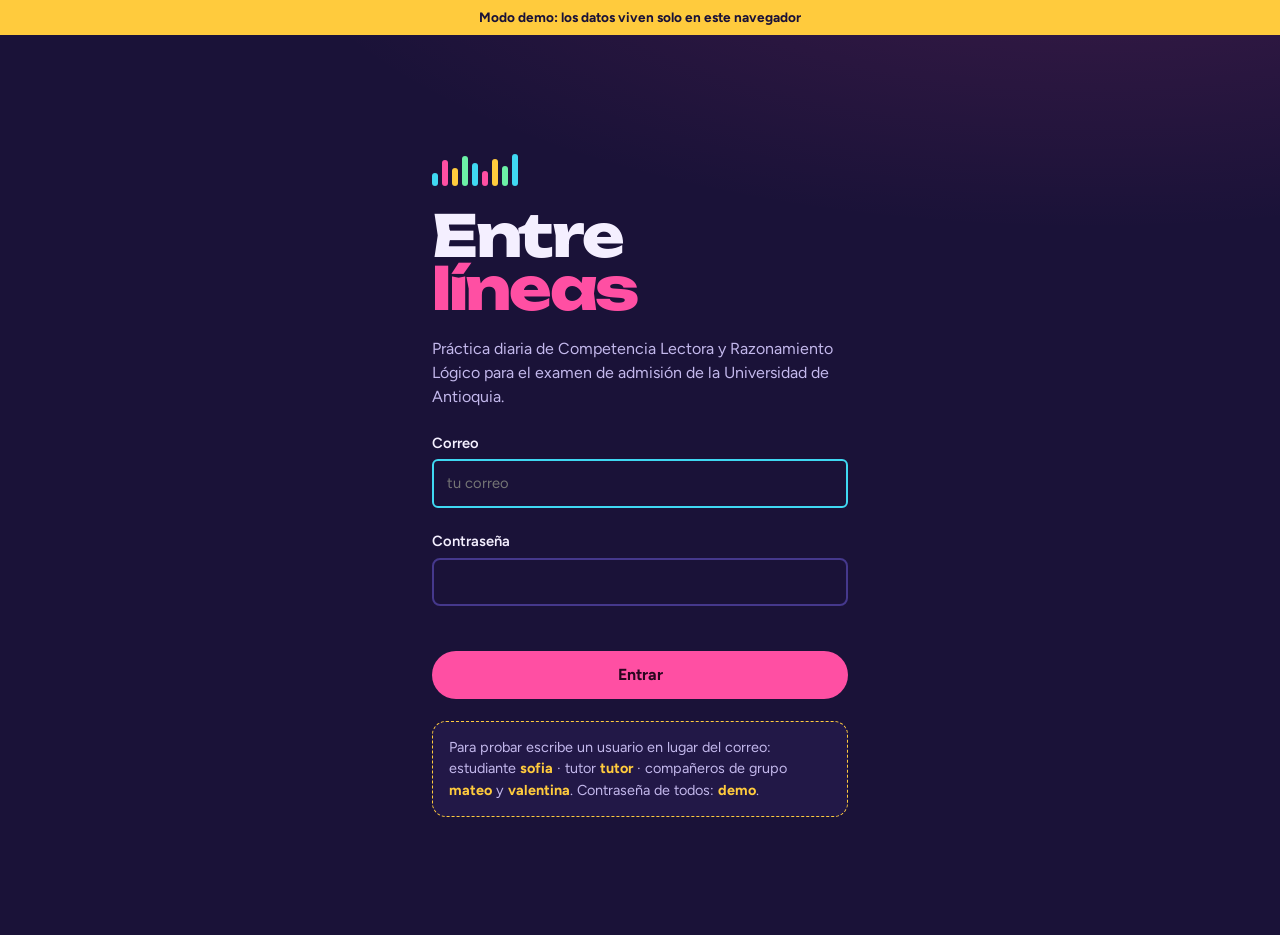
==== commit 6a653736: "«Versión 1.2.0: cuentas desde la app, grupos e instalación»" ====
--- a/demo.html
+++ b/demo.html
@@ -7,10 +7,14 @@
   <meta name="description" content="Práctica diaria de Competencia Lectora y Razonamiento Lógico para el examen de admisión de la Universidad de Antioquia.">
   <title>Entrelíneas · Demo</title>
   <link rel="icon" href="data:image/svg+xml,<svg xmlns='http://www.w3.org/2000/svg' viewBox='0 0 64 64'>  <rect width='64' height='64' rx='14' fill='%231A1238'/>  <rect x='12' y='30' width='7' height='22' rx='2' fill='%233FD8F2'/>  <rect x='23' y='14' width='7' height='38' rx='2' fill='%23FF4FA3'/>  <rect x='34' y='24' width='7' height='28' rx='2' fill='%23FFCB3D'/>  <rect x='45' y='36' width='7' height='16' rx='2' fill='%236BF0A6'/></svg>" type="image/svg+xml">
+  <meta name="apple-mobile-web-app-capable" content="yes">
+  <meta name="mobile-web-app-capable" content="yes">
+  <meta name="apple-mobile-web-app-title" content="Entrelíneas">
+  <meta name="apple-mobile-web-app-status-bar-style" content="black">
   <link rel="preconnect" href="https://fonts.googleapis.com">
   <link rel="preconnect" href="https://fonts.gstatic.com" crossorigin>
   <link rel="stylesheet" href="https://fonts.googleapis.com/css2?family=Figtree:wght@400;500;600;700;800&family=Literata:ital,opsz,wght@0,7..72,400;0,7..72,600;1,7..72,400&family=Unbounded:wght@600;700;800&display=swap">
-  <!-- Al publicar una versión nueva, cambia ?v= en estas líneas por el mismo número de js/config.js -->
+  <!-- Al publicar una versión nueva, cambia ?v= en estas once líneas por el mismo número de js/config.js -->
 <style>
 /* =====================================================================
    ENTRELÍNEAS · TEMA
@@ -422,6 +426,7 @@
 textarea { min-height: 6rem; resize: vertical; line-height: 1.45; }
 input:focus, select:focus, textarea:focus { outline: none; border-color: var(--cian); }
 .dos-campos { display: grid; gap: .8rem; grid-template-columns: 1fr 1fr; }
+@media (max-width: 520px) { .dos-campos { grid-template-columns: 1fr; } }
 .error { color: var(--coral); font-weight: 600; }
 
 /* ---------- Ingreso ---------- */
@@ -491,6 +496,98 @@
   *, *::before, *::after { animation: none !important; transition: none !important; }
 }
 
+/* =====================================================================
+   1.2.0 · Cuentas, instalación, grupos, modo práctica y banco
+   ===================================================================== */
+/* Navegación del celular con seis entradas (estudiante en un grupo) */
+@media (max-width: 720px) {
+  .nav.seis { padding-left: .2rem; padding-right: .2rem; gap: 0; }
+  .nav.seis a { flex: 1; min-width: 0; padding: .35rem .1rem; font-size: .66rem; }
+}
+
+/* Franjas de aviso */
+.banda.practica { background: var(--violeta); color: var(--noche); display: flex; gap: .8rem; justify-content: center; align-items: center; flex-wrap: wrap; }
+.banda.practica button { background: var(--noche); color: var(--texto); border: 0; border-radius: var(--r-pill); padding: .3rem .9rem; font-weight: 700; cursor: pointer; }
+.banda.instalar { background: var(--menta); color: var(--noche); display: flex; gap: .6rem; justify-content: center; align-items: center; padding: .35rem .8rem; }
+.banda.instalar a { color: var(--noche); background: rgba(255, 255, 255, .55); border-radius: var(--r-pill); padding: .2rem .75rem; text-decoration: none; white-space: nowrap; }
+.banda.instalar button { background: none; border: 0; color: var(--noche); font-weight: 800; cursor: pointer; padding: .2rem .4rem; }
+.en-sesion .banda.instalar { display: none; }
+
+/* Casillas */
+label.check { display: flex; align-items: center; gap: .55rem; font-weight: 500; font-size: .92rem; cursor: pointer; }
+label.check input { width: 1.15rem; height: 1.15rem; accent-color: var(--rosa); flex: none; padding: 0; }
+.lista-check { display: grid; gap: .55rem; max-height: 50vh; overflow: auto; padding: .2rem; }
+
+/* Segmentos que son enlaces (Personas / Grupos, grupos de la estudiante) */
+.segmentos a { padding: .4rem .9rem; border-radius: var(--r-pill); font-weight: 600; color: var(--texto-2); text-decoration: none; }
+.segmentos a[aria-current="page"] { background: var(--texto); color: var(--noche); }
+
+/* Instalar */
+.btn.grande { padding: 1rem 1.2rem; font-size: 1.05rem; }
+.pasos-instalar { counter-reset: paso; list-style: none; margin: 0; padding: 0; display: grid; gap: .9rem; }
+.pasos-instalar li { counter-increment: paso; display: grid; grid-template-columns: 2rem 1fr; gap: .7rem; align-items: start; line-height: 1.45; }
+.pasos-instalar li::before { content: counter(paso); width: 2rem; height: 2rem; border-radius: 50%; display: grid; place-items: center; background: var(--menta); color: var(--noche); font-family: var(--f-display); font-weight: 700; }
+.ico-ui { display: inline-block; width: 1.35em; height: 1.35em; vertical-align: -.3em; padding: .1em; border-radius: 6px; background: var(--superficie-2); color: var(--cian); }
+.ico-ui.texto { width: auto; height: auto; padding: 0 .45em; font-weight: 800; line-height: 1.35; vertical-align: baseline; }
+.enlace-app { display: flex; gap: .6rem; align-items: center; flex-wrap: wrap; background: var(--noche); border: 1px dashed var(--borde); border-radius: var(--r-m); padding: .6rem .8rem; margin: .8rem 0; }
+.enlace-app code { font-size: .85rem; word-break: break-all; color: var(--texto-2); flex: 1; }
+.otros-pasos { margin-top: .8rem; }
+.otros-pasos summary { cursor: pointer; font-weight: 600; color: var(--cian); margin-bottom: .7rem; }
+.instalada-ok b { color: var(--menta); }
+.paso-etq { display: inline-block; font-size: .78rem; font-weight: 800; letter-spacing: .04em; text-transform: uppercase; color: var(--menta); }
+#caja-instalar > * + * { margin-top: .8rem; }
+
+/* Personas */
+.personas, .grupos { display: grid; gap: .75rem; }
+.persona, .grupo-tarjeta { display: grid; grid-template-columns: auto 1fr; gap: 1rem; align-items: start; padding: 1rem; border-radius: var(--r-m); background: var(--superficie); }
+.persona .av, .grupo-tarjeta .av { font-size: 1.8rem; line-height: 1; }
+.persona a { color: var(--texto); }
+.persona.inactiva { opacity: .62; }
+.estados { font-size: .82rem; }
+.estado { display: inline-flex; align-items: center; gap: .3rem; padding: .15rem .6rem; border-radius: var(--r-pill); background: var(--noche-2); color: var(--texto-2); font-weight: 600; font-size: .8rem; }
+.estado.ok { color: var(--menta); }
+.estado.pendiente { color: var(--amarillo); }
+.estado.apagado { color: var(--coral); }
+.estado.grupo { color: var(--texto); background: var(--superficie-2); }
+.credenciales { display: grid; gap: .6rem; background: var(--noche); border-radius: var(--r-m); padding: 1rem; border: 1px solid var(--borde); }
+.credenciales > div { display: grid; gap: .1rem; }
+.credenciales b { font-size: 1.05rem; word-break: break-all; }
+.credenciales .clave { font-family: ui-monospace, "SF Mono", Menlo, monospace; font-size: 1.35rem; color: var(--amarillo); letter-spacing: .02em; }
+.mensaje-listo { min-height: 9rem; font-size: .88rem; }
+
+/* La semana del grupo */
+.semana { list-style: none; margin: 0; padding: 0; display: grid; gap: .5rem; }
+.semana li { display: grid; grid-template-columns: 1.6rem auto 1fr auto; gap: .75rem; align-items: center; padding: .75rem .9rem; border-radius: var(--r-m); background: var(--superficie); }
+.semana li.yo { box-shadow: inset 0 0 0 2px var(--rosa); }
+.semana .pos { font-family: var(--f-display); font-weight: 700; color: var(--texto-2); text-align: center; }
+.semana li:first-child .pos { color: var(--amarillo); }
+.semana .av { font-size: 1.6rem; line-height: 1; }
+.semana .quien { display: grid; gap: .2rem; min-width: 0; }
+.semana .dias { display: flex; align-items: center; gap: 3px; }
+.semana .dias i { width: 9px; height: 9px; border-radius: 50%; background: var(--borde); }
+.semana .dias i.on { background: var(--menta); }
+.semana .dias .tenue { margin-left: .4rem; }
+.semana .sims { display: flex; flex-wrap: wrap; gap: .3rem; }
+.semana .xp { text-align: right; display: grid; line-height: 1.05; }
+.semana .xp b { font-family: var(--f-display); font-size: 1.25rem; color: var(--amarillo); }
+.semana .xp small { color: var(--texto-2); font-size: .72rem; font-weight: 700; }
+.actividad { list-style: none; margin: 0; padding: 0; display: grid; gap: .6rem; }
+.actividad li { display: grid; grid-template-columns: auto 1fr; gap: .7rem; align-items: center; }
+.actividad .av { font-size: 1.3rem; }
+
+/* Contenido y banco */
+.panel.destacado { border-color: var(--cian); }
+.filtros { display: grid; gap: .9rem; }
+.filtros-campos { display: grid; gap: .8rem; grid-template-columns: repeat(auto-fit, minmax(8.5rem, 1fr)); }
+.banco { display: grid; gap: .6rem; }
+.bloque-banco { background: var(--noche-2); border: 1px solid var(--borde); border-radius: var(--r-m); }
+.bloque-banco > summary { cursor: pointer; padding: .9rem 1rem; display: flex; flex-wrap: wrap; gap: .3rem .7rem; align-items: center; }
+.bloque-banco[open] > summary { border-bottom: 1px solid var(--borde); }
+.bloque-banco .cuerpo { padding: 1rem; display: grid; gap: 1rem; }
+.lectura-banco .lectura { max-height: 26rem; overflow: auto; }
+.pregunta.probar { border: 1px solid var(--borde); background: var(--noche); border-radius: var(--r-m); padding: 1rem; }
+.errores-opciones { margin: .4rem 0 0; padding-left: 1.1rem; display: grid; gap: .3rem; font-size: .9rem; color: var(--texto-2); }
+
 </style>
 </head>
 <body>
@@ -507,7 +604,7 @@
 window.LE_CONFIG = {
   // Súbelo cada vez que publiques cambios de diseño o de funciones
   // (y el mismo número en version.json): así la app avisa que hay versión nueva.
-  VERSION: "1.1.0",
+  VERSION: "1.2.0",
 
   SUPABASE_URL_IGNORADA: "https://bwzrpnierwehfbcbclqm.supabase.co",
   SUPABASE_ANON_KEY: "sb_publishable_DJo2TvIGPBidj8J9qN0_lg__Jk39y73",
@@ -527,7 +624,7 @@
 window.LE = {
   cfg: window.LE_CONFIG,
   api: null,
-  estado: { perfil: null, config: {}, insignias: [], tecnicas: [], sesion: null },
+  estado: { perfil: null, config: {}, insignias: [], tecnicas: [], grupos: [], sesion: null },
   acciones: {},
   rutas: []
 };
@@ -676,20 +773,21 @@
   };
 
   // ---------- Montaje y rutas ----------
-  LE.montar = (html) => { const v = $("#vista"); v.innerHTML = html; window.scrollTo(0, 0); return v; };
+  // Si la pantalla cambió mientras se cargaban datos (por ejemplo, se cerró la sesión), no pinta nada.
+  LE.montar = (html) => { const v = $("#vista"); if (!v) return document.createElement("div"); v.innerHTML = html; window.scrollTo(0, 0); return v; };
   LE.ondas = (n = 7) => Array.from({ length: n }, (_, i) => `<span class="cr-${["cian", "rosa", "amarillo", "menta"][i % 4]}" style="--i:${i};height:${40 + ((i * 37) % 60)}%"></span>`).join("");
   LE.cargando = (txt = "Cargando…") => LE.montar(`<div class="cargando"><div class="ondas">${LE.ondas()}</div><p>${LE.esc(txt)}</p></div>`);
 
   LE.ruta = (patron, fn, opciones = {}) => LE.rutas.push({ re: new RegExp("^" + patron.replace(/:(\w+)/g, "(?<$1>[^/]+)") + "$"), fn, ...opciones });
   LE.ir = (hash) => { if (location.hash === hash) LE.navegar(); else location.hash = hash; };
-  LE.inicioPorRol = () => (LE.esTutor() ? "#/tutor" : LE.COMP[LE.compActual()].ruta);
+  LE.inicioPorRol = () => (LE.comoTutor() ? "#/tutor" : LE.COMP[LE.compActual()].ruta);
   LE.navegar = async () => {
     const h = location.hash.replace(/^#/, "") || LE.inicioPorRol().slice(1);
     for (const r of LE.rutas) {
       const m = h.match(r.re);
       if (!m) continue;
       if (r.tutor && !LE.esTutor()) return LE.ir("#/inicio");
-      if (r.estudiante && LE.esTutor()) return LE.ir("#/tutor");
+      if (r.estudiante && LE.comoTutor()) return LE.ir("#/tutor");
       document.body.classList.toggle("en-sesion", !!r.sesion);
       LE.marcarNav(h);
       try { await r.fn(m.groups || {}); }
@@ -706,7 +804,33 @@
     const mejor = links.map((a) => a.getAttribute("href").slice(1)).filter((r) => h.startsWith(r)).sort((a, b) => b.length - a.length)[0];
     links.forEach((a) => (a.getAttribute("href").slice(1) === mejor ? a.setAttribute("aria-current", "page") : a.removeAttribute("aria-current")));
   };
+  // esTutor: la cuenta tiene permisos de tutor. comoTutor: además está viendo
+  // las pantallas de tutor (no está en modo práctica usando la app como estudiante).
   LE.esTutor = () => LE.estado.perfil?.rol === "tutor";
+  LE.enPractica = () => {
+    if (!LE.esTutor()) return false;
+    try { return sessionStorage.getItem("le-practica") === "1"; } catch (e) { return !!LE.estado.practica; }
+  };
+  LE.fijarPractica = (si) => {
+    LE.estado.practica = !!si;
+    try { si ? sessionStorage.setItem("le-practica", "1") : sessionStorage.removeItem("le-practica"); } catch (e) { }
+  };
+  LE.comoTutor = () => LE.esTutor() && !LE.enPractica();
+
+  // ---------- Instalar la app en el celular ----------
+  // Android/Chrome ofrece su propio instalador; hay que guardar el evento apenas llega.
+  LE.instalador = null;
+  addEventListener("beforeinstallprompt", (e) => { e.preventDefault(); LE.instalador = e; document.dispatchEvent(new Event("le-instalador")); });
+  addEventListener("appinstalled", () => { LE.instalador = null; LE.api?.marcarInstalada?.().catch(() => {}); });
+  // ¿Está abierta desde el ícono instalado (y no desde el navegador)?
+  LE.instalada = () => matchMedia("(display-mode: standalone)").matches || matchMedia("(display-mode: fullscreen)").matches || navigator.standalone === true;
+  LE.dispositivo = () => {
+    const ua = navigator.userAgent || "";
+    const ios = /iPhone|iPad|iPod/i.test(ua) || (/Macintosh/.test(ua) && navigator.maxTouchPoints > 1);
+    if (ios) return { so: "ios", safari: !/CriOS|FxiOS|EdgiOS|OPiOS|GSA\//.test(ua), celular: true };
+    if (/Android/i.test(ua)) return { so: "android", samsung: /SamsungBrowser/i.test(ua), celular: true };
+    return { so: "otro", celular: false };
+  };
 
   // ---------- Acciones delegadas ----------
   document.addEventListener("click", (e) => {
@@ -868,9 +992,10 @@
    ENTRELÍNEAS · API DEMO
    Replica en el navegador la lógica de las funciones SQL para poder
    probar la app sin Supabase. Usuarios: sofia / demo  ·  tutor / demo
+   (y mateo / demo, valentina / demo: compañeros de Sofía en un grupo)
    ===================================================================== */
 window.LE_ApiDemo = function () {
-  const CLAVE = "entrelineas-demo-v2";
+  const CLAVE = "entrelineas-demo-v3";
   const LECTURA = ["literal", "inferencial", "critico", "cohesion"];
   const LOGICA = ["deductivo", "proporcional", "abstracto", "geometrico"];
   const compDe = (cat) => (LOGICA.includes(cat) ? "logica" : "lectura");
@@ -1128,6 +1253,46 @@
 
   function sumarXP(uid, n) { db.usuarios.find((u) => u.id === uid).xp += n; }
 
+  // ---------- cuentas y grupos (espejo de la sección «Personas» de 02_funciones.sql) ----------
+  const PALABRAS = ["agua", "alba", "arco", "barco", "bosque", "brisa", "cielo", "cometa", "coral", "faro", "isla", "lago", "libro", "luna", "mango", "mar", "miel", "nube", "ola", "pino", "puente", "rio", "roble", "sol", "trigo", "valle", "vela", "verso", "viento", "volcan"];
+  const azar = (n) => Math.floor(Math.random() * n);
+  const claveTemporal = () => `${PALABRAS[azar(PALABRAS.length)]}-${PALABRAS[azar(PALABRAS.length)]}-${100 + azar(900)}`;
+  const lunes = () => { const d = new Date(hoy() + "T12:00:00"); return restarDias(hoy(), (d.getDay() + 6) % 7); };
+  const usuarioLibre = (correo) => {
+    const base = correo.split("@")[0].toLowerCase().replace(/[^a-z0-9._-]/g, "") || "usuario";
+    let u = base, n = 1;
+    while (db.usuarios.some((x) => x.usuario === u)) u = base + ++n;
+    return u;
+  };
+  function grupoSemana(gid) {
+    const g = db.grupos.find((x) => x.id === gid);
+    const l = lunes(), ver = g.ver_simulacros;
+    const hace7 = new Date(Date.now() - 7 * 86400e3).toISOString();
+    const ids = db.miembros.filter((m) => m.grupo_id === gid).map((m) => m.user_id);
+    const gente = db.usuarios.filter((u) => ids.includes(u.id) && u.activo && u.rol === "estudiante");
+    const sims = (uid) => db.sesiones.filter((s) => s.user_id === uid && s.tipo === "simulacro" && s.fin && !s.resultado?.abandonado && dia(s.fin) >= l);
+    const miembros = gente.map((u) => {
+      const rs = db.respuestas.filter((r) => r.user_id === u.id && dia(r.creado) >= l);
+      return {
+        id: u.id, nombre: u.nombre, avatar: u.avatar, yo: u.id === db.actual,
+        xp_semana: db.sesiones.filter((s) => s.user_id === u.id && dia(s.fin || s.inicio) >= l).reduce((a, s) => a + (s.xp || 0), 0),
+        dias_semana: new Set(rs.map((r) => dia(r.creado))).size, respuestas_semana: rs.length,
+        minutos_semana: Math.floor(Object.entries(db.actividad[u.id] || {}).filter(([f]) => f >= l).reduce((a, [, x]) => a + x, 0) / 60),
+        racha: rachas(u.id).actual,
+        retos_semana: db.sesiones.filter((s) => s.user_id === u.id && s.tipo !== "simulacro" && s.fin && dia(s.fin) >= l).length,
+        simulacros_semana: sims(u.id).length,
+        simulacros: ver ? sims(u.id).sort((a, b) => b.fin.localeCompare(a.fin)).map((s) => ({ componente: s.componente || "lectura", nivel: s.nivel, puntaje: s.resultado.puntaje, fecha: s.fin })) : null
+      };
+    }).sort((a, b) => b.xp_semana - a.xp_semana || b.dias_semana - a.dias_semana || a.nombre.localeCompare(b.nombre));
+    const quien = (uid) => gente.find((u) => u.id === uid);
+    const actividad = [
+      ...db.sesiones.filter((s) => quien(s.user_id) && s.fin && s.fin > hace7 && (s.tipo === "simulacro" ? !s.resultado?.abandonado : db.respuestas.some((r) => r.sesion_id === s.id)))
+        .map((s) => ({ tipo: s.tipo === "simulacro" ? "simulacro" : "reto", fecha: s.fin, user_id: s.user_id, nombre: quien(s.user_id).nombre, avatar: quien(s.user_id).avatar, componente: s.componente || "lectura", total: s.total, nivel: s.tipo === "simulacro" ? s.nivel : null, puntaje: s.tipo === "simulacro" && ver ? s.resultado.puntaje : null, insignia: null, icono: null })),
+      ...db.iu.filter((x) => quien(x.user_id) && x.obtenida > hace7).map((x) => { const i = db.insignias.find((k) => k.codigo === x.codigo) || {}; return { tipo: "insignia", fecha: x.obtenida, user_id: x.user_id, nombre: quien(x.user_id).nombre, avatar: quien(x.user_id).avatar, componente: null, total: null, nivel: null, puntaje: null, insignia: i.nombre, icono: i.icono }; })
+    ].sort((a, b) => b.fecha.localeCompare(a.fecha)).slice(0, 30);
+    return { grupo: { id: g.id, nombre: g.nombre, descripcion: g.descripcion, emoji: g.emoji, ver_simulacros: g.ver_simulacros }, semana: l, miembros, actividad };
+  }
+
   // ---------- historial de muestra para que el demo no arranque vacío ----------
   function sembrar() {
     const est = db.usuarios.find((u) => u.usuario === "sofia");
@@ -1181,6 +1346,31 @@
       });
     }
 
+    // Dos compañeros de grupo con práctica esta semana (para ver la pestaña Grupo).
+    const lectura2 = db.preguntas.filter((p) => p.activo);
+    for (const [nombre, dias, prob] of [["mateo", [6, 4, 3, 1, 0], 0.62], ["valentina", [5, 2, 1], 0.74]]) {
+      const u = db.usuarios.find((x) => x.usuario === nombre);
+      for (const d of dias) {
+        const f = restarDias(hoy(), d);
+        const comp = d % 2 ? "logica" : "lectura";
+        const lote = barajar(lectura2.filter((p) => p.componente === comp)).slice(0, 10);
+        if (!lote.length) continue;
+        const s = { id: uuid(), user_id: u.id, tipo: "reto", componente: comp, nivel: "10", total: lote.length, preguntas: [], inicio: f + "T15:00:00.000Z", fin: f + "T15:20:00.000Z", xp: 0, correctas: 0 };
+        lote.forEach((p, k) => {
+          const ok = Math.random() < prob;
+          db.respuestas.push({ id: db.respuestas.length + 1, user_id: u.id, pregunta_id: p.id, sesion_id: s.id, opcion: ok ? p.correcta : (p.correcta + 1) % 4, correcta: ok, tiempo_ms: 50000 + Math.random() * 60000, contexto: "reto", pista: false, creado: `${f}T15:${String(k * 2).padStart(2, "0")}:00.000Z` });
+          s.xp += ok ? 10 * p.dificultad + 5 : 2; s.correctas += ok ? 1 : 0; s.preguntas.push(p.id);
+        });
+        s.xp += 20; s.resultado = { correctas: s.correctas, total: s.total, respondidas: s.total, xp: s.xp, componente: comp };
+        db.sesiones.push(s); u.xp += s.xp;
+        (db.actividad[u.id] ||= {})[f] = (15 + azar(20)) * 60;
+      }
+      evaluarInsignias(u.id);
+    }
+    const g = { id: uuid(), nombre: "Artes UdeA", descripcion: "Nos preparamos juntos para Artes plásticas.", emoji: "🎨", ver_simulacros: false, activo: true, creado: ahora() };
+    db.grupos.push(g);
+    ["sofia", "mateo", "valentina"].forEach((n) => db.miembros.push({ grupo_id: g.id, user_id: db.usuarios.find((x) => x.usuario === n).id, desde: ahora() }));
+
     db.actual = est.id; evaluarInsignias(est.id); db.actual = null;
     db.mensajes.push({ id: uuid(), estudiante_id: est.id, autor_id: tut.id, tipo: "mision", titulo: "Misión: nivel crítico", cuerpo: "Vi tu simulacro: el nivel crítico es donde más puntos se te escapan. Te dejé 10 preguntas solo de ese nivel. Antes de elegir, pregúntate qué necesitaría el autor para que su argumento se cayera.", mision: { categoria: "critico", n: 10, componente: "lectura" }, leido: false, completado: false, creado: new Date(Date.now() - 86400e3).toISOString() });
     db.mensajes.push({ id: uuid(), estudiante_id: est.id, autor_id: tut.id, tipo: "mensaje", titulo: "¡Buena semana!", cuerpo: "Doce días de práctica en tres semanas. Así se construye. Sigue con los EP diarios.", leido: true, completado: false, creado: new Date(Date.now() - 4 * 86400e3).toISOString() });
@@ -1191,12 +1381,15 @@
     try { if (!forzar) db = JSON.parse(localStorage.getItem(CLAVE)); } catch (e) { db = null; }
     if (db) return;
     const datos = await cargarDatos();
-    db = { usuarios: [], textos: [], preguntas: [], tecnicas: [], respuestas: [], sesiones: [], actividad: {}, insignias: [], iu: [], config: {}, novedades: [], mensajes: [], alertas: [], actual: null };
+    db = { usuarios: [], textos: [], preguntas: [], tecnicas: [], respuestas: [], sesiones: [], actividad: {}, insignias: [], iu: [], config: {}, novedades: [], mensajes: [], alertas: [], grupos: [], miembros: [], actual: null };
     aplicar(datos.base);
     datos.paquetes.forEach(aplicar);
     const t0 = new Date(Date.now() - 20 * 86400e3).toISOString();
-    db.usuarios.push({ id: uuid(), usuario: "sofia", clave: "demo", rol: "estudiante", nombre: "Sofía", avatar: "🎧", xp: 0, meta_programa: "Medicina", ultima_novedad: 0, activo: true, creado: t0 });
-    db.usuarios.push({ id: uuid(), usuario: "tutor", clave: "demo", rol: "tutor", nombre: "Tutor", avatar: "🎓", xp: 0, meta_programa: null, ultima_novedad: 99, activo: true, creado: t0 });
+    const cuenta = (usuario, rol, nombre, avatar, meta) => ({ id: uuid(), usuario, correo: usuario + "@entrelineas.app", clave: "demo", rol, nombre, avatar, xp: 0, meta_programa: meta, ultima_novedad: 0, activo: true, debe_cambiar_clave: false, instalada: null, creado: t0 });
+    db.usuarios.push(cuenta("sofia", "estudiante", "Sofía", "🎧", "Artes plásticas"));
+    db.usuarios.push(cuenta("tutor", "tutor", "Tutor", "🎓", null));
+    db.usuarios.push(cuenta("mateo", "estudiante", "Mateo", "🦊", "Artes plásticas"));
+    db.usuarios.push(cuenta("valentina", "estudiante", "Valentina", "🌙", "Música"));
     sembrar();
     db.usuarios.forEach((u) => (u.ultima_novedad = db.novedades.length));
     guardar();
@@ -1210,8 +1403,10 @@
     async sesionActual() { await iniciarBD(); return db.actual ? espera(sinClave(yo())) : null; },
     async entrar(usuario, clave) {
       await iniciarBD();
-      const u = db.usuarios.find((x) => x.usuario === usuario.trim().toLowerCase() && x.clave === clave);
-      if (!u) throw new Error("Usuario o contraseña incorrectos.");
+      const t = usuario.trim().toLowerCase();
+      const u = db.usuarios.find((x) => (x.usuario === t || x.correo === t) && x.clave === clave);
+      if (!u) throw new Error("Correo o contraseña incorrectos.");
+      if (!u.activo) throw new Error("Esta cuenta está desactivada. Habla con tu tutor.");
       db.actual = u.id; guardar();
       return espera(sinClave(u));
     },
@@ -1359,6 +1554,7 @@
           minutos_7d: Math.floor(Object.entries(act).filter(([f]) => f > restarDias(hoy(), 7)).reduce((a, [, s]) => a + s, 0) / 60),
           respuestas_7d: r7.length, precision_7d: r7.length ? Math.round((100 * r7.filter((r) => r.correcta).length) / r7.length) : null,
           logica_7d: r7.filter((r) => pregunta(r.pregunta_id)?.componente === "logica").length,
+          debe_cambiar_clave: !!u.debe_cambiar_clave, instalada: u.instalada || null,
           alertas: db.alertas.filter((a) => a.estudiante_id === u.id && a.estado === "abierta").length };
       }));
     },
@@ -1423,7 +1619,94 @@
         matriz, paquetes: Object.entries(paq).sort().map(([paquete, preguntas]) => ({ paquete, preguntas }))
       });
     },
-    async importarPaquete(p) { soloTutor(); const r = aplicar(p); guardar(); return espera(r); }
+    async importarPaquete(p) { soloTutor(); const r = aplicar(p); guardar(); return espera(r); },
+    async banco() {
+      soloTutor();
+      const orden = (a, b) => a.codigo.localeCompare(b.codigo);
+      return espera({ textos: [...db.textos].sort(orden), preguntas: [...db.preguntas].sort(orden) });
+    },
+
+    // Cuentas y contraseñas
+    async cambiarMiClave(nueva) {
+      if (!nueva || nueva.length < 8) throw new Error("La contraseña debe tener al menos 8 caracteres");
+      const u = yo(); u.clave = nueva; u.debe_cambiar_clave = false; guardar();
+    },
+    async marcarInstalada() { const u = yo(); if (u && !u.instalada) { u.instalada = ahora(); guardar(); } },
+    async personas() {
+      soloTutor();
+      const ult = (id) => db.respuestas.filter((r) => r.user_id === id).map((r) => r.creado).sort().pop() || null;
+      const orden = (a, b) => (b.rol.localeCompare(a.rol)) || (b.activo - a.activo) || a.nombre.localeCompare(b.nombre);
+      return espera([...db.usuarios].sort(orden).map((u) => ({ id: u.id, nombre: u.nombre, usuario: u.usuario, correo: u.correo, rol: u.rol, avatar: u.avatar, activo: u.activo,
+        debe_cambiar_clave: !!u.debe_cambiar_clave, instalada: u.instalada || null, creado: u.creado, xp: u.xp, yo: u.id === db.actual, ultima_actividad: ult(u.id),
+        grupos: db.miembros.filter((m) => m.user_id === u.id).map((m) => db.grupos.find((g) => g.id === m.grupo_id)).filter(Boolean).map((g) => ({ id: g.id, nombre: g.nombre, emoji: g.emoji })) })));
+    },
+    async crearUsuario(nombre, correo, grupo = null) {
+      soloTutor();
+      const c = (correo || "").trim().toLowerCase(), n = (nombre || "").trim();
+      if (!n) throw new Error("Escribe el nombre de la persona");
+      if (!/^[^@\s]+@[^@\s]+\.[^@\s]+$/.test(c)) throw new Error(`El correo «${c}» no es válido`);
+      if (db.usuarios.some((u) => u.correo === c)) throw new Error("Ya existe una cuenta con el correo " + c);
+      const u = { id: uuid(), usuario: usuarioLibre(c), correo: c, clave: claveTemporal(), rol: "estudiante", nombre: n, avatar: "🎧", xp: 0, meta_programa: null, ultima_novedad: db.novedades.length, activo: true, debe_cambiar_clave: true, instalada: null, creado: ahora() };
+      db.usuarios.push(u);
+      if (grupo) db.miembros.push({ grupo_id: grupo, user_id: u.id, desde: ahora() });
+      guardar();
+      return espera({ id: u.id, nombre: u.nombre, correo: u.correo, usuario: u.usuario, clave: u.clave });
+    },
+    async restablecerClave(id) {
+      soloTutor();
+      const u = db.usuarios.find((x) => x.id === id);
+      if (!u) throw new Error("Persona no encontrada");
+      if (u.rol !== "estudiante") throw new Error("Solo se puede restablecer la contraseña de una cuenta de estudiante");
+      u.clave = claveTemporal(); u.debe_cambiar_clave = true; guardar();
+      return espera({ id: u.id, nombre: u.nombre, correo: u.correo, usuario: u.usuario, clave: u.clave });
+    },
+    async cambiarEstadoUsuario(id, activo) {
+      soloTutor();
+      if (id === db.actual) throw new Error("No puedes desactivar tu propia cuenta");
+      db.usuarios.find((x) => x.id === id).activo = !!activo; guardar();
+    },
+    async borrarMiPractica() {
+      soloTutor();
+      const n = db.respuestas.filter((r) => r.user_id === db.actual).length;
+      db.respuestas = db.respuestas.filter((r) => r.user_id !== db.actual);
+      db.sesiones = db.sesiones.filter((s) => s.user_id !== db.actual);
+      db.iu = db.iu.filter((x) => x.user_id !== db.actual);
+      delete db.actividad[db.actual];
+      yo().xp = 0; guardar();
+      return espera({ respuestas: n });
+    },
+
+    // Grupos
+    async misGrupos() {
+      const tutor = yo()?.rol === "tutor";
+      return espera(db.grupos.filter((g) => tutor || db.miembros.some((m) => m.grupo_id === g.id && m.user_id === db.actual))
+        .sort((a, b) => a.nombre.localeCompare(b.nombre))
+        .map((g) => ({ id: g.id, nombre: g.nombre, descripcion: g.descripcion, emoji: g.emoji, ver_simulacros: g.ver_simulacros,
+          n: db.miembros.filter((m) => m.grupo_id === g.id && db.usuarios.find((u) => u.id === m.user_id)?.activo).length,
+          miembros: tutor ? db.miembros.filter((m) => m.grupo_id === g.id).map((m) => m.user_id) : null })));
+    },
+    async grupoSemana(id) {
+      if (!db.grupos.some((g) => g.id === id)) throw new Error("Grupo no encontrado");
+      if (yo().rol !== "tutor" && !db.miembros.some((m) => m.grupo_id === id && m.user_id === db.actual)) throw new Error("Sin permiso");
+      return espera(grupoSemana(id));
+    },
+    async guardarGrupo(g) {
+      soloTutor();
+      if (!(g.nombre || "").trim()) throw new Error("Escribe el nombre del grupo");
+      let x = g.id && db.grupos.find((k) => k.id === g.id);
+      if (!x) { x = { id: uuid(), activo: true, creado: ahora() }; db.grupos.push(x); }
+      Object.assign(x, { nombre: g.nombre.trim(), descripcion: (g.descripcion || "").trim(), emoji: g.emoji || "👥", ver_simulacros: !!g.ver_simulacros });
+      guardar();
+      return espera(x.id);
+    },
+    async eliminarGrupo(id) { soloTutor(); db.grupos = db.grupos.filter((g) => g.id !== id); db.miembros = db.miembros.filter((m) => m.grupo_id !== id); guardar(); },
+    async fijarMiembros(id, ids) {
+      soloTutor();
+      const validos = ids.filter((u) => db.usuarios.find((x) => x.id === u)?.rol === "estudiante");
+      db.miembros = db.miembros.filter((m) => m.grupo_id !== id).concat(validos.map((u) => ({ grupo_id: id, user_id: u, desde: ahora() })));
+      guardar();
+      return espera(validos.length);
+    }
   };
 };
 
@@ -1953,7 +2236,7 @@
   // Lo que el diagnóstico de un simulacro de lógica añade al de lectura:
   // cómo se equivocó, qué técnicas repasar y dónde se le fue el tiempo.
   function diagnosticoLogica(r) {
-    const tutor = LE.esTutor();
+    const tutor = LE.comoTutor();
     const errores = r.por_error || {};
     const tipoTop = Object.entries(errores).sort((a, b) => b[1] - a[1])[0];
     const temas = Object.entries(r.por_tema || {}).map(([cod, x]) => ({ cod, t: LE.tecnica(cod), ...x })).filter((x) => x.t && x.correctas < x.total)
@@ -1998,7 +2281,7 @@
             <span class="pct">${r.puntaje}%</span>
             <p class="sub"><b style="color:var(--texto)">${r.correctas} de ${r.total}</b> correctas${r.minutos != null ? ` en ${r.minutos} min` : ""}${recien ? ` · +${r.xp} XP` : ""}</p>
           </div>
-          <button class="btn sec" data-accion="volverDiag" data-comp="${comp}">${LE.esTutor() ? "Volver" : "Volver a simulacros"}</button>
+          <button class="btn sec" data-accion="volverDiag" data-comp="${comp}">${LE.comoTutor() ? "Volver" : "Volver a simulacros"}</button>
         </div>
         <div class="rejilla dos">
           <section class="panel">
@@ -2008,7 +2291,7 @@
               ${debil && debil !== fuerte ? `<p class="sub">El punto fuerte fue <b style="color:var(--texto)">${esc(LE.cat(fuerte.categoria).nombre)}</b> (${fuerte.x.correctas}/${fuerte.x.total}). Donde más puntos se fueron: <b style="color:var(--texto)">${esc(LE.cat(debil.categoria).nombre)}</b> (${debil.x.correctas}/${debil.x.total}).</p>` : ""}
               ${vacias > 0 ? `<p class="sub">Quedaron <b style="color:var(--coral)">${vacias}</b> sin responder. En la prueba real no hay penalización por error: marcar siempre suma probabilidad.</p>` : ""}
             </div>
-            ${!LE.esTutor() && debil ? `<button class="btn sec chico" style="margin-top:1rem" data-accion="reto" data-n="10" data-cat="${debil.categoria}" data-comp="${comp}">Practicar 10 de ${esc(LE.cat(debil.categoria).nombre.toLowerCase())}</button>` : ""}
+            ${!LE.comoTutor() && debil ? `<button class="btn sec chico" style="margin-top:1rem" data-accion="reto" data-n="10" data-cat="${debil.categoria}" data-comp="${comp}">Practicar 10 de ${esc(LE.cat(debil.categoria).nombre.toLowerCase())}</button>` : ""}
           </section>
           <section class="panel">
             <div class="titulo-seccion"><h2>Frente a los puntajes de corte</h2></div>
@@ -2042,7 +2325,7 @@
   };
 
   A.volverDiag = (b) => {
-    if (LE.esTutor()) return history.back();
+    if (LE.comoTutor()) return history.back();
     LE.compActual(b.dataset.comp || "lectura");
     LE.ir("#/simulacro");
   };
@@ -2131,6 +2414,26 @@
         ${logicas.length ? `<section class="pila" style="--pila:.8rem">
           <div class="titulo-seccion"><h2>Insignias de Lógica</h2><span class="sub">${logicas.filter((i) => gan[i.codigo]).length} de ${logicas.length}</span></div>
           ${grilla(logicas)}
+        </section>` : ""}
+
+        <div class="rejilla dos">
+          <section class="panel pila" style="--pila:.7rem">
+            <h2>La app en tu celular</h2>
+            ${LE.instalada()
+              ? `<p class="sub">✓ Ya la estás usando instalada.</p>`
+              : `<p class="sub">Instálala y la abres con un toque desde tu pantalla de inicio, como cualquier otra app.</p>
+                <div><a class="btn chico" href="#/instalar">Ver cómo instalarla</a></div>`}
+          </section>
+          <section class="panel pila" style="--pila:.7rem">
+            <h2>Tu cuenta</h2>
+            <p class="sub">Entras con <b style="color:var(--texto)">${esc(r.perfil.correo || r.perfil.usuario || "")}</b>.</p>
+            <div><button class="btn sec chico" data-accion="cambiarClave">Cambiar mi contraseña</button></div>
+          </section>
+        </div>
+        ${LE.enPractica() ? `<section class="panel pila" style="--pila:.7rem">
+          <h2>Tu práctica de tutor</h2>
+          <p class="sub">Lo que haces en modo práctica se guarda en tu cuenta y no aparece en el panel, en las alertas ni en los grupos. Puedes borrarlo y empezar de cero cuando quieras.</p>
+          <div class="fila"><button class="btn sec chico" data-accion="borrarPractica">Borrar mi práctica</button><button class="btn suave chico" data-accion="salirPractica">Volver al panel</button></div>
         </section>` : ""}
 
         <div class="fila">
@@ -2374,12 +2677,12 @@
         </section>` : ""}
 
         <section class="pila" style="--pila:.8rem">
-          <div class="titulo-seccion"><h2>Estudiantes</h2><span class="sub pequeno">Últimos 7 días</span></div>
+          <div class="titulo-seccion"><h2>Estudiantes</h2><span class="sub pequeno">Últimos 7 días · <a href="#/tutor/personas">Agregar personas</a></span></div>
           ${ests.length ? `<div class="estudiantes">${ests.map((e) => `
             <a class="est" href="#/tutor/estudiante/${e.id}">
               <span class="av" aria-hidden="true">${esc(e.avatar)}</span>
               <span>
-                <b>${esc(e.nombre)}</b> <span class="tenue pequeno">@${esc(e.usuario || "")}${e.meta_programa ? " · " + esc(e.meta_programa) : ""}</span>
+                <b>${esc(e.nombre)}</b> <span class="tenue pequeno">@${esc(e.usuario || "")}${e.meta_programa ? " · " + esc(e.meta_programa) : ""}${e.debe_cambiar_clave ? " · aún no entra por primera vez" : ""}</span>
                 <span class="datos">
                   <span>🔥 <b>${e.racha}</b> días</span>
                   <span>⏱️ <b>${LE.minutos(e.minutos_7d)}</b></span>
@@ -2390,7 +2693,7 @@
               </span>
               <span>${e.alertas ? `<span class="nuevo">${e.alertas}</span>` : ""} <span aria-hidden="true">›</span></span>
             </a>`).join("")}</div>`
-          : `<div class="panel vacio"><p>Todavía no hay estudiantes. Créalos en Supabase (Authentication → Users → Add user) con un correo del tipo <b>nombre@${esc(LE.cfg.DOMINIO_USUARIOS)}</b>; aparecerán aquí solos.</p></div>`}
+          : `<div class="panel vacio"><p>Todavía no hay estudiantes.</p><a class="btn" href="#/tutor/personas">Agregar personas</a></div>`}
         </section>
       </div>`);
   }, { tutor: true });
@@ -2698,6 +3001,12 @@
           <p class="sub">Lectura: ${c.textos} lecturas y ${c.preguntas} preguntas activas.${nLog || LE.logicaActiva() ? ` Lógica: ${nLog} preguntas, ${c.situaciones || 0} situaciones y ${c.tecnicas || 0} fichas de técnica.` : ""}</p>
         </div>
 
+        <section class="panel pila destacado" style="--pila:.8rem">
+          <h2>Ver y probar el contenido</h2>
+          <p class="sub">Revisa cualquier lectura o problema tal como lo ve la estudiante y respóndelo para ver la clave, la explicación y lo que dice cada opción. O usa la app completa como estudiante, con tu cuenta: retos, simulacros, pistas, cuaderno de errores e insignias.</p>
+          <div class="fila"><a class="btn" href="#/tutor/contenido/banco">Explorar el banco</a><a class="btn sec" href="#/practicar">Practicar como estudiante</a></div>
+        </section>
+
         <div class="rejilla dos">
           <section class="panel">
             <div class="titulo-seccion"><h2>Banco de lectura</h2><span class="sub pequeno">Por nivel y dificultad</span></div>
@@ -2743,6 +3052,120 @@
       A.revisarPaquete();
     });
   }, { tutor: true });
+
+  // =================================================================
+  //  EXPLORAR EL BANCO: cada lectura y pregunta como la ve la estudiante,
+  //  con la clave a la vista después de responder. No guarda nada.
+  // =================================================================
+  LE.ruta("/tutor/contenido/banco", async () => {
+    LE.cargando("Trayendo el banco de preguntas…");
+    LE.estado.banco = await LE.api.banco();
+    LE.estado.filtroBanco ||= { comp: "lectura", cat: "", dif: "", paquete: "", q: "", inactivas: false };
+    pintarBanco();
+  }, { tutor: true });
+
+  function pintarBanco() {
+    const { textos, preguntas } = LE.estado.banco;
+    const f = LE.estado.filtroBanco;
+    const comp = f.comp === "logica" && !preguntas.some((p) => p.componente === "logica") ? "lectura" : f.comp;
+    const paquetes = [...new Set(preguntas.filter((p) => p.componente === comp).map((p) => p.paquete))].filter(Boolean).sort();
+    const q = f.q.trim().toLowerCase();
+    const porTexto = Object.fromEntries(textos.map((t) => [t.id, t]));
+    const lista = preguntas.filter((p) => p.componente === comp && (f.inactivas || p.activo) && (!f.cat || p.categoria === f.cat)
+      && (!f.dif || p.dificultad === +f.dif) && (!f.paquete || p.paquete === f.paquete)
+      && (!q || [p.codigo, p.enunciado, porTexto[p.texto_id]?.titulo, LE.tecnica(p.tema)?.nombre].some((x) => String(x || "").toLowerCase().includes(q))));
+    // Bloques: una lectura o situación con sus preguntas; los problemas sueltos, por técnica.
+    const bloques = [];
+    const idx = {};
+    for (const p of lista) {
+      const llave = p.texto_id || "tema:" + (p.tema || "otros");
+      if (!idx[llave]) {
+        const t = p.texto_id ? porTexto[p.texto_id] : null;
+        idx[llave] = { llave, t, titulo: t ? t.titulo : "Problemas sueltos · " + (LE.tecnica(p.tema)?.nombre || "sin técnica"), tipo: t ? LE.TIPOS[t.tipologia] || "Lectura" : "Técnica", codigo: t?.codigo || "", paquete: t?.paquete || p.paquete, preguntas: [] };
+        bloques.push(idx[llave]);
+      }
+      idx[llave].preguntas.push(p);
+    }
+    LE.estado.bloquesBanco = idx;
+    const cats = LE.COMP[comp].cats;
+    LE.montar(`
+      <div class="pila" style="--pila:1.25rem">
+        <a href="#/tutor/contenido" class="pequeno">‹ Contenido</a>
+        <div class="fila entre">
+          <div class="pila" style="--pila:.3rem">
+            <h1>Explorar el banco</h1>
+            <p class="sub">Así ve cada pregunta la estudiante. Responde para ver la clave y la explicación. Aquí no se guarda nada.</p>
+          </div>
+          <a class="btn sec chico" href="#/practicar">Practicar como estudiante</a>
+        </div>
+        <section class="panel filtros" id="filtros-banco">
+          ${LE.logicaActiva() || preguntas.some((p) => p.componente === "logica") ? `<div class="segmentos" role="group" aria-label="Componente">
+            ${["lectura", "logica"].map((k) => `<button type="button" data-comp="${k}" aria-pressed="${k === comp}">${LE.COMP[k].icono} ${LE.COMP[k].nombre}</button>`).join("")}
+          </div>` : ""}
+          <div class="filtros-campos">
+            <label class="campo">Nivel<select name="cat"><option value="">Todos</option>${cats.map((c) => `<option value="${c}" ${f.cat === c ? "selected" : ""}>${esc(LE.cat(c).nombre)}</option>`).join("")}</select></label>
+            <label class="campo">Dificultad<select name="dif"><option value="">Todas</option>${[1, 2, 3].map((d) => `<option value="${d}" ${+f.dif === d ? "selected" : ""}>${["", "Fácil", "Media", "Difícil"][d]}</option>`).join("")}</select></label>
+            <label class="campo">Paquete<select name="paquete"><option value="">Todos</option>${paquetes.map((x) => `<option ${f.paquete === x ? "selected" : ""}>${esc(x)}</option>`).join("")}</select></label>
+            <label class="campo">Buscar<input name="q" value="${esc(f.q)}" placeholder="Código, palabra del enunciado o título"></label>
+          </div>
+          <label class="check"><input type="checkbox" name="inactivas" ${f.inactivas ? "checked" : ""}> Incluir las desactivadas</label>
+        </section>
+        <p class="sub pequeno">${bloques.length} ${comp === "logica" ? "bloques" : bloques.length === 1 ? "lectura" : "lecturas"} · ${lista.length} ${lista.length === 1 ? "pregunta" : "preguntas"}</p>
+        <div class="banco">${bloques.map((b) => `
+          <details class="bloque-banco" data-bloque="${esc(b.llave)}">
+            <summary>
+              <span class="etq cr-${b.t ? (comp === "logica" ? "cian" : "rosa") : "violeta"}">${esc(b.tipo)}</span>
+              <b>${esc(b.titulo)}</b>
+              <span class="tenue pequeno">${[b.codigo, b.paquete, b.preguntas.length + (b.preguntas.length === 1 ? " pregunta" : " preguntas")].filter(Boolean).map(esc).join(" · ")}</span>
+            </summary>
+            <div class="cuerpo"></div>
+          </details>`).join("") || `<div class="panel vacio"><p>Ninguna pregunta cumple esos filtros.</p></div>`}</div>
+      </div>`);
+    const caja = $("#filtros-banco");
+    caja.addEventListener("click", (e) => { const b = e.target.closest("[data-comp]"); if (!b) return; Object.assign(f, { comp: b.dataset.comp, cat: "", paquete: "" }); pintarBanco(); });
+    caja.addEventListener("change", (e) => { const x = e.target; if (!x.name) return; f[x.name] = x.type === "checkbox" ? x.checked : x.value; if (x.name !== "q") pintarBanco(); });
+    let espera = null;
+    caja.querySelector("[name=q]").addEventListener("input", (e) => { clearTimeout(espera); espera = setTimeout(() => { f.q = e.target.value; pintarBanco(); const i = $("#filtros-banco [name=q]"); i.focus(); i.setSelectionRange(i.value.length, i.value.length); }, 350); });
+    // El contenido de cada bloque se pinta al abrirlo.
+    $$(".bloque-banco").forEach((d) => d.addEventListener("toggle", () => {
+      const cuerpo = d.querySelector(".cuerpo");
+      if (!d.open || cuerpo.dataset.listo) return;
+      const b = LE.estado.bloquesBanco[d.dataset.bloque];
+      cuerpo.innerHTML = `${b.t ? `<div class="lectura-banco">${LE.lecturaHTML(b.t, false)}</div>` : ""}${b.preguntas.map((p) => preguntaBanco(p)).join("")}`;
+      cuerpo.dataset.listo = "1";
+    }));
+  }
+
+  const buscarPregunta = (id) => LE.estado.banco.preguntas.find((p) => p.id === id);
+
+  function preguntaBanco(p, respuesta = null, pista = false) {
+    const logica = p.componente === "logica";
+    const r = respuesta;
+    return `<section class="pregunta probar cr-${p.categoria}" data-q="${p.id}">
+      <div class="meta"><span class="etq">${esc(LE.cat(p.categoria).nombre)}</span><span class="dif" title="Dificultad ${p.dificultad} de 3">${"●".repeat(p.dificultad)}${"○".repeat(3 - p.dificultad)}</span>
+        <span class="tenue">${esc(p.codigo)}${p.tema && LE.tecnica(p.tema) ? " · " + esc(LE.tecnica(p.tema).nombre) : ""}</span>${p.activo ? "" : `<span class="estado apagado">Desactivada</span>`}</div>
+      ${logica ? `<div class="enunciado md">${LE.md(p.enunciado)}</div>${LE.figura(p.figura)}` : `<p class="enunciado">${esc(p.enunciado)}</p>`}
+      <div class="opciones">${p.opciones.map((o, k) => {
+        const cls = r == null ? "" : k === p.correcta ? "bien" : k === r ? "malo" : "";
+        return `<button class="opcion ${cls}" data-accion="probarOpcion" data-q="${p.id}" data-k="${k}" ${r != null ? "disabled" : ""}><span class="letra">${LE.LETRAS[k]}</span><span>${esc(o)}</span></button>`;
+      }).join("")}</div>
+      ${r == null
+        ? (p.pista ? (pista ? `<div class="pista-caja" role="note"><b>Pista</b><p>${esc(p.pista)}</p></div>` : `<div><button class="btn suave chico" data-accion="probarPista" data-q="${p.id}">Ver la pista</button></div>`) : "")
+        : `<div class="retro ${r === p.correcta ? "bien" : "malo"}" role="status">
+            <strong>${r === p.correcta ? "Correcto" : "La respuesta era la " + LE.LETRAS[p.correcta]}</strong>
+            ${logica ? `${r === p.correcta ? "" : LE.diagnosticoError((p.errores || [])[r])}${LE.pasosHTML(p.pasos, { abierto: r !== p.correcta })}${p.explicacion ? `<p class="idea">${esc(p.explicacion)}</p>` : ""}${LE.enlaceTecnica(p.tema)}` : `<p>${esc(p.explicacion)}</p>`}
+            ${logica && Array.isArray(p.errores) && p.errores.some(Boolean) ? `<details class="solucion"><summary>Qué error lleva a cada opción incorrecta</summary><ul class="errores-opciones">${p.errores.map((e, k) => e ? `<li><b>${LE.LETRAS[k]}.</b> ${esc(LE.tipoError(e.tipo).nombre)}${e.nota ? ": " + esc(e.nota) : ""}</li>` : "").join("")}</ul></details>` : ""}
+          </div>
+          <div><button class="btn suave chico" data-accion="probarOtraVez" data-q="${p.id}">Responder otra vez</button></div>`}
+    </section>`;
+  }
+  const repintarPregunta = (id, r = null, pista = false) => {
+    const el = $(`.pregunta.probar[data-q="${id}"]`);
+    if (el) el.outerHTML = preguntaBanco(buscarPregunta(id), r, pista);
+  };
+  A.probarOpcion = (b) => repintarPregunta(b.dataset.q, +b.dataset.k);
+  A.probarPista = (b) => repintarPregunta(b.dataset.q, null, true);
+  A.probarOtraVez = (b) => repintarPregunta(b.dataset.q);
 
   LE.validarPaquete = (p) => {
     const err = [];
@@ -2826,6 +3249,590 @@
 })(window.LE);
 
 /* =====================================================================
+   ENTRELÍNEAS · CUENTAS, INSTALACIÓN Y COMUNIDAD (versión 1.2.0)
+     · primer ingreso: cambiar la contraseña temporal e instalar la app
+     · instrucciones para instalar la app en el celular (#/instalar)
+     · Personas y Grupos, del tutor (#/tutor/personas, #/tutor/personas/grupos)
+     · la semana de un grupo (#/grupo)
+     · modo práctica del tutor (#/practicar)
+   ===================================================================== */
+(function (LE) {
+  const { esc, $, $$ } = LE;
+  const A = LE.acciones;
+  const primerNombre = (n) => String(n || "").trim().split(/\s+/)[0] || "";
+  const urlApp = () => location.href.split("#")[0].split("?")[0];
+
+  // =================================================================
+  //  INSTALAR LA APP EN EL CELULAR
+  // =================================================================
+  // El ícono de «Compartir» de Safari, dibujado para reconocerlo en pantalla.
+  const ICO_COMPARTIR = `<svg class="ico-ui" viewBox="0 0 24 24" aria-label="botón Compartir"><path d="M12 3v12M7.5 7.5 12 3l4.5 4.5" fill="none" stroke="currentColor" stroke-width="2" stroke-linecap="round" stroke-linejoin="round"/><path d="M8 10H6a1 1 0 0 0-1 1v9a1 1 0 0 0 1 1h12a1 1 0 0 0 1-1v-9a1 1 0 0 0-1-1h-2" fill="none" stroke="currentColor" stroke-width="2" stroke-linecap="round"/></svg>`;
+  const ICO_MENU = `<span class="ico-ui texto" aria-label="menú de tres puntos">⋮</span>`;
+  const pasos = (lista) => `<ol class="pasos-instalar">${lista.map((p) => `<li><span>${p}</span></li>`).join("")}</ol>`;
+
+  const pasosIOS = () => pasos([
+    `Toca el botón <b>Compartir</b> ${ICO_COMPARTIR} en la barra de Safari. Si no lo ves, toca primero <b>«⋯»</b>.`,
+    `Desliza la lista y toca <b>«Agregar a inicio»</b> (puede decir «Agregar a pantalla de inicio»).`,
+    `Toca <b>«Agregar»</b>, arriba a la derecha.`,
+    `Abre <b>Entrelíneas</b> desde el ícono nuevo. La primera vez te pide entrar otra vez con tu correo y tu contraseña.`
+  ]);
+  const pasosAndroid = (samsung = false) => pasos(samsung ? [
+    `Toca el menú <b>≡</b>, abajo a la derecha.`,
+    `Toca <b>«Añadir página a»</b> y después <b>«Pantalla de inicio»</b>.`,
+    `Confirma con <b>«Añadir»</b>.`,
+    `Abre <b>Entrelíneas</b> desde el ícono nuevo.`
+  ] : [
+    `Toca el menú ${ICO_MENU}, arriba a la derecha de Chrome.`,
+    `Toca <b>«Instalar aplicación»</b> (o «Agregar a la pantalla principal»).`,
+    `Confirma con <b>«Instalar»</b>.`,
+    `Abre <b>Entrelíneas</b> desde el ícono nuevo.`
+  ]);
+  const cajaEnlace = () => `<div class="enlace-app"><code>${esc(urlApp())}</code><button type="button" class="btn suave chico" data-accion="copiarEnlace">Copiar enlace</button></div>`;
+
+  // Las instrucciones que le sirven al teléfono que la persona tiene en la mano.
+  LE.instruccionesInstalar = () => {
+    if (LE.instalada()) return `<div class="instalada-ok"><b>✓ Ya estás usando la app instalada.</b><p class="sub">Ábrela siempre desde el ícono de Entrelíneas en tu pantalla de inicio.</p></div>`;
+    const d = LE.dispositivo();
+    if (d.so === "ios") return d.safari ? pasosIOS() : `
+      <p class="sub">Estás en otro navegador. En iPhone la forma más segura es <b>Safari</b>: copia el enlace, ábrelo en Safari y sigue estos pasos.</p>
+      ${cajaEnlace()}
+      ${pasosIOS()}
+      <p class="tenue pequeno">En Chrome para iPhone también se puede: botón Compartir junto a la dirección → «Agregar a inicio».</p>`;
+    if (d.so === "android") return `
+      ${LE.instalador ? `<button type="button" class="btn ancho grande" data-accion="instalarAhora">📲 Instalar Entrelíneas</button>
+        <p class="tenue pequeno">Si el botón no responde, hazlo desde el menú:</p>` : ""}
+      ${pasosAndroid(d.samsung)}`;
+    return `
+      <p class="sub">Esto se hace en el celular. Abre este enlace en el navegador de tu teléfono y sigue los pasos que te muestra la app:</p>
+      ${cajaEnlace()}
+      <details class="otros-pasos"><summary>Ver los pasos para iPhone</summary>${pasosIOS()}</details>
+      <details class="otros-pasos"><summary>Ver los pasos para Android</summary>${pasosAndroid()}</details>`;
+  };
+  // Si Android ofrece su instalador después de pintar la pantalla, se repinta.
+  document.addEventListener("le-instalador", () => { const c = $("#caja-instalar"); if (c) c.innerHTML = LE.instruccionesInstalar(); });
+
+  A.instalarAhora = async (b) => {
+    const ev = LE.instalador;
+    if (!ev) return;
+    b.disabled = true;
+    try {
+      ev.prompt();
+      const r = await ev.userChoice;
+      LE.instalador = null;
+      if (r.outcome === "accepted") { LE.aviso("Listo: busca el ícono de Entrelíneas en tu pantalla de inicio"); LE.api.marcarInstalada?.().catch(() => {}); }
+      const c = $("#caja-instalar"); if (c) c.innerHTML = LE.instruccionesInstalar();
+    } catch (e) { b.disabled = false; }
+  };
+  A.copiarEnlace = (b) => copiar(urlApp(), b, "Enlace copiado");
+
+  async function copiar(texto, b, aviso = "Copiado") {
+    try { await navigator.clipboard.writeText(texto); }
+    catch (e) {
+      const t = document.createElement("textarea");
+      t.value = texto; t.setAttribute("readonly", ""); t.style.position = "fixed"; t.style.opacity = "0";
+      (b?.closest("dialog") || document.body).append(t); t.select();
+      try { document.execCommand("copy"); } catch (e2) { /* sin portapapeles */ }
+      t.remove();
+    }
+    LE.aviso(aviso);
+  }
+
+  LE.ruta("/instalar", () => {
+    LE.montar(`<div class="pila" style="max-width:36rem;margin:0 auto;--pila:1.25rem">
+      <div class="pila" style="--pila:.3rem">
+        <h1>La app en tu celular</h1>
+        <p class="sub">Instalada se abre con un toque desde la pantalla de inicio, a pantalla completa, como cualquier otra app. No ocupa casi espacio y no hay que buscarla en ninguna tienda.</p>
+      </div>
+      <section class="panel" id="caja-instalar">${LE.instruccionesInstalar()}</section>
+      <a class="btn sec" href="${LE.inicioPorRol()}">Volver</a>
+    </div>`);
+  });
+
+  // La franja de arriba: aparece en el celular mientras la app no esté instalada.
+  // Se puede esconder tres días; después vuelve.
+  LE.bandaInstalar = () => {
+    if (LE.instalada() || !LE.dispositivo().celular) return "";
+    try { if (Date.now() < +(localStorage.getItem("le-instalar-oculto") || 0)) return ""; } catch (e) { }
+    return `<div class="banda instalar"><span>📲 Instala la app en tu celular</span><a href="#/instalar">Ver cómo</a><button type="button" data-accion="ocultarInstalar" aria-label="Esconder por tres días">✕</button></div>`;
+  };
+  A.ocultarInstalar = (b) => {
+    try { localStorage.setItem("le-instalar-oculto", String(Date.now() + 3 * 86400e3)); } catch (e) { }
+    b.closest(".banda")?.remove();
+  };
+
+  // =================================================================
+  //  PRIMER INGRESO: contraseña propia y, en el celular, instalar
+  // =================================================================
+  // Pinta pantallas completas dentro de #app y se resuelve al terminar.
+  LE.primerIngreso = (perfil) => new Promise((listo) => {
+    const app = document.getElementById("app");
+    app.innerHTML = `
+      ${LE.api.modo === "demo" ? `<div class="banda demo">Modo demo: los datos viven solo en este navegador</div>` : ""}
+      <div class="ingreso">
+        <form class="ingreso-caja" id="f-clave" novalidate>
+          <div class="ondas" aria-hidden="true">${LE.ondas(9)}</div>
+          <h1 class="ingreso-marca">Entre<i>líneas</i></h1>
+          <div class="pila" style="--pila:.4rem">
+            <h2>Hola, ${esc(primerNombre(perfil.nombre))}</h2>
+            <p class="sub">Entraste con una contraseña temporal. Elige ahora la tuya: es la que vas a usar cada vez que entres.</p>
+          </div>
+          ${camposClave()}
+          <p class="error" id="error-clave" role="alert"></p>
+          <button class="btn ancho">Guardar mi contraseña</button>
+          <button type="button" class="enlace pequeno" data-accion="salir">¿No eres ${esc(primerNombre(perfil.nombre))}? Salir</button>
+        </form>
+      </div>`;
+    const f = $("#f-clave");
+    activarCamposClave(f);
+    f.nueva.focus();
+    f.addEventListener("submit", async (e) => {
+      e.preventDefault();
+      const err = validarClave(f);
+      if (err) { $("#error-clave").textContent = err; return; }
+      const btn = f.querySelector("button.btn");
+      btn.disabled = true; btn.textContent = "Guardando…";
+      try {
+        await LE.api.cambiarMiClave(f.nueva.value);
+        perfil.debe_cambiar_clave = false;
+        if (LE.instalada()) return listo();
+        pasoInstalar(app, listo);
+      } catch (ex) { $("#error-clave").textContent = ex.message; btn.disabled = false; btn.textContent = "Guardar mi contraseña"; }
+    });
+  });
+
+  function pasoInstalar(app, listo) {
+    app.innerHTML = `
+      ${LE.api.modo === "demo" ? `<div class="banda demo">Modo demo: los datos viven solo en este navegador</div>` : ""}
+      <div class="ingreso">
+        <div class="ingreso-caja">
+          <div class="pila" style="--pila:.4rem">
+            <span class="paso-etq">Último paso</span>
+            <h1>Instala la app en tu celular</h1>
+            <p class="sub">Así la abres con un toque desde tu pantalla de inicio, como cualquier otra app. Toma menos de un minuto.</p>
+          </div>
+          <div class="panel" id="caja-instalar">${LE.instruccionesInstalar()}</div>
+          <div class="pila" style="--pila:.6rem">
+            <button class="btn ancho" id="b-instalada">Ya la instalé</button>
+            <button class="btn sec ancho" id="b-despues">Lo hago después</button>
+            <p class="tenue pequeno">Siempre puedes volver a ver estos pasos en tu perfil.</p>
+          </div>
+        </div>
+      </div>`;
+    $("#b-instalada").onclick = () => listo();
+    $("#b-despues").onclick = () => listo();
+  }
+
+  // ---------- Contraseña: campos y validación compartidos ----------
+  const camposClave = () => `
+    <label class="campo">Contraseña nueva<input name="nueva" type="password" autocomplete="new-password" minlength="8" maxlength="72" required></label>
+    <label class="campo">Escríbela otra vez<input name="repetir" type="password" autocomplete="new-password" minlength="8" maxlength="72" required></label>
+    <label class="check"><input type="checkbox" name="ver"> Mostrar lo que escribo</label>
+    <p class="tenue pequeno">Al menos 8 caracteres. Una frase corta que recuerdes sirve, por ejemplo «mi perro come mango».</p>`;
+  const activarCamposClave = (f) => f.ver.addEventListener("change", () => { f.nueva.type = f.repetir.type = f.ver.checked ? "text" : "password"; });
+  const validarClave = (f) => {
+    if (f.nueva.value.length < 8) return "La contraseña debe tener al menos 8 caracteres.";
+    if (!f.nueva.value.trim()) return "La contraseña no puede ser solo espacios.";
+    if (f.nueva.value !== f.repetir.value) return "Las dos contraseñas no coinciden.";
+    return "";
+  };
+
+  A.cambiarClave = async () => {
+    let nueva = null;
+    const v = await LE.dialogo(`
+      <form class="pila" method="dialog" id="f-cambio" novalidate>
+        <h2>Cambiar mi contraseña</h2>
+        ${camposClave()}
+        <p class="error" id="error-cambio" role="alert"></p>
+        <div class="acciones"><button class="btn sec" type="button" data-valor="">Cancelar</button><button class="btn" value="ok">Guardar</button></div>
+      </form>`, {
+      alAbrir: (d) => {
+        const f = d.querySelector("#f-cambio");
+        activarCamposClave(f);
+        f.addEventListener("submit", (e) => {
+          const err = validarClave(f);
+          if (err) { e.preventDefault(); d.querySelector("#error-cambio").textContent = err; return; }
+          nueva = f.nueva.value;
+        });
+      }
+    });
+    if (v !== "ok" || !nueva) return;
+    try { await LE.api.cambiarMiClave(nueva); LE.aviso("Contraseña cambiada"); }
+    catch (e) { LE.error(e); }
+  };
+
+  // =================================================================
+  //  MODO PRÁCTICA DEL TUTOR
+  // =================================================================
+  // El tutor usa la app como estudiante, con su propia cuenta. Lo que haga
+  // no aparece en el panel, en las alertas ni en los grupos.
+  LE.ruta("/practicar", async () => {
+    LE.fijarPractica(true);
+    LE.cronometro.iniciar();
+    await LE.pintarEstructura(LE.COMP[LE.compActual()].ruta);
+  }, { tutor: true });
+  A.salirPractica = async () => {
+    LE.fijarPractica(false);
+    LE.cronometro.detener();
+    LE.estado.sesion = null;
+    document.body.classList.remove("en-sesion");
+    await LE.pintarEstructura("#/tutor");
+  };
+  A.borrarPractica = async () => {
+    if (!(await LE.confirmar("¿Borrar tu práctica?", "Se borran tus respuestas, retos, simulacros, insignias y XP de práctica. Nada de esto toca a tus estudiantes.", "Borrar todo"))) return;
+    try { await LE.api.borrarMiPractica(); LE.aviso("Tu práctica quedó en cero"); LE.navegar(); }
+    catch (e) { LE.error(e); }
+  };
+
+  // =================================================================
+  //  PERSONAS (tutor)
+  // =================================================================
+  const pestanas = (activa) => `<nav class="segmentos" aria-label="Personas y grupos">
+      <a href="#/tutor/personas" aria-current="${activa === "personas" ? "page" : "false"}">Personas</a>
+      <a href="#/tutor/personas/grupos" aria-current="${activa === "grupos" ? "page" : "false"}">Grupos</a>
+    </nav>`;
+
+  LE.ruta("/tutor/personas", async () => {
+    LE.cargando();
+    const [gente, grupos] = await Promise.all([LE.api.personas(), LE.api.misGrupos()]);
+    LE.estado.gente = gente; LE.estado.grupos = grupos;
+    const ests = gente.filter((p) => p.rol === "estudiante");
+    const activas = ests.filter((p) => p.activo);
+    const yo = gente.find((p) => p.yo);
+    LE.montar(`
+      <div class="pila" style="--pila:1.5rem">
+        <div class="fila entre">
+          <div class="pila" style="--pila:.3rem">
+            <h1>Personas</h1>
+            <p class="sub">${activas.length === 1 ? "1 estudiante activo" : activas.length + " estudiantes activos"}${ests.length > activas.length ? ` · ${ests.length - activas.length} ${ests.length - activas.length === 1 ? "desactivado" : "desactivados"}` : ""} · ${grupos.length === 1 ? "1 grupo" : grupos.length + " grupos"}</p>
+          </div>
+          ${pestanas("personas")}
+        </div>
+
+        <section class="panel pila" style="--pila:.9rem">
+          <h2>Agregar una persona</h2>
+          <form class="pila" style="--pila:.8rem" id="f-persona" novalidate>
+            <div class="dos-campos">
+              <label class="campo">Nombre<input name="nombre" maxlength="60" required placeholder="Ej.: Laura Restrepo" autocomplete="off"></label>
+              <label class="campo">Correo<input name="correo" type="email" inputmode="email" autocapitalize="none" spellcheck="false" required placeholder="laura@gmail.com" autocomplete="off"></label>
+            </div>
+            ${grupos.length ? `<label class="campo">Grupo (opcional)<select name="grupo"><option value="">Sin grupo</option>${grupos.map((g) => `<option value="${g.id}">${esc(g.emoji)} ${esc(g.nombre)}</option>`).join("")}</select></label>` : ""}
+            <p class="error" id="error-persona" role="alert"></p>
+            <div class="fila entre">
+              <p class="tenue pequeno" style="max-width:32rem">La app le asigna una contraseña temporal y te la muestra para que se la envíes. Al entrar por primera vez, elige la suya.</p>
+              <button class="btn">Crear cuenta</button>
+            </div>
+          </form>
+        </section>
+
+        <section class="pila" style="--pila:.75rem">
+          <div class="titulo-seccion"><h2>Cuentas</h2><span class="sub pequeno">Toca un nombre para ver su avance</span></div>
+          <div class="personas">${gente.map(tarjetaPersona).join("")}</div>
+        </section>
+
+        ${yo ? `<section class="panel pila" style="--pila:.6rem">
+          <h2>Tu cuenta</h2>
+          <p class="sub">Entras con <b style="color:var(--texto)">${esc(yo.correo || yo.usuario)}</b>.</p>
+          <div class="fila"><button class="btn sec chico" data-accion="cambiarClave">Cambiar mi contraseña</button><a class="btn suave chico" href="#/instalar">Instalar la app en tu celular</a></div>
+        </section>` : ""}
+      </div>`);
+
+    const f = $("#f-persona");
+    f.addEventListener("submit", async (e) => {
+      e.preventDefault();
+      const btn = f.querySelector("button.btn");
+      const nombre = f.nombre.value.trim(), correo = f.correo.value.trim();
+      if (!nombre || !correo) { $("#error-persona").textContent = "Escribe el nombre y el correo."; return; }
+      btn.disabled = true; btn.textContent = "Creando…";
+      try {
+        const d = await LE.api.crearUsuario(nombre, correo, f.grupo?.value || null);
+        await LE.credenciales(d, true);
+        LE.navegar();
+      } catch (ex) { $("#error-persona").textContent = ex.message; btn.disabled = false; btn.textContent = "Crear cuenta"; }
+    });
+  }, { tutor: true });
+
+  function tarjetaPersona(p) {
+    const tutor = p.rol === "tutor";
+    const estados = [
+      !p.activo ? `<span class="estado apagado">Desactivada</span>` : "",
+      p.activo && p.debe_cambiar_clave ? `<span class="estado pendiente" title="Todavía entra con la contraseña temporal">⏳ Aún no elige su contraseña</span>` : "",
+      p.instalada ? `<span class="estado ok">📲 App instalada</span>` : (!tutor && p.activo ? `<span class="estado">Sin instalar</span>` : "")
+    ].join("");
+    return `<article class="persona ${p.activo ? "" : "inactiva"}">
+      <span class="av" aria-hidden="true">${esc(p.avatar)}</span>
+      <div class="pila" style="--pila:.35rem">
+        <div class="fila" style="gap:.5rem">
+          ${!tutor && p.activo ? `<a href="#/tutor/estudiante/${p.id}"><b>${esc(p.nombre)}</b></a>` : `<b>${esc(p.nombre)}</b>`}
+          ${tutor ? `<span class="etq cr-violeta">Tutor${p.yo ? " · tú" : ""}</span>` : ""}
+          <span class="tenue pequeno">${esc(p.correo || "@" + p.usuario)}</span>
+        </div>
+        <div class="fila estados" style="gap:.4rem">
+          ${(p.grupos || []).map((g) => `<span class="estado grupo">${esc(g.emoji)} ${esc(g.nombre)}</span>`).join("")}
+          ${estados}
+          ${!tutor ? `<span class="tenue pequeno">Última práctica: ${esc(LE.hace(p.ultima_actividad))}</span>` : ""}
+        </div>
+        ${!tutor ? `<div class="fila" style="gap:.5rem">
+          ${p.activo ? `<button class="btn suave chico" data-accion="nuevaClave" data-id="${p.id}">Contraseña nueva</button>` : ""}
+          <button class="btn ${p.activo ? "sec" : "suave"} chico" data-accion="estadoPersona" data-id="${p.id}" data-activo="${p.activo ? "0" : "1"}">${p.activo ? "Desactivar" : "Activar"}</button>
+        </div>` : ""}
+      </div>
+    </article>`;
+  }
+
+  // El mensaje listo para enviar con los datos de entrada.
+  const mensajeEntrada = (d, nueva) => [
+    `Hola ${primerNombre(d.nombre)}, ${nueva ? "te creé una cuenta en Entrelíneas para practicar el examen de admisión de la UdeA." : "te puse una contraseña temporal nueva en Entrelíneas."}`,
+    "",
+    `1. Abre este enlace en tu celular: ${urlApp()}`,
+    `2. Entra con tu correo: ${d.correo || d.usuario}`,
+    `   Contraseña temporal: ${d.clave}`,
+    `3. La app te pedirá elegir tu propia contraseña.`,
+    ...(nueva ? [`4. Después instálala en tu celular: la misma app te muestra cómo.`] : [])
+  ].join("\n");
+
+  // Muestra la contraseña temporal una sola vez, con el mensaje para enviarla.
+  LE.credenciales = (d, nueva) => {
+    const msg = mensajeEntrada(d, nueva);
+    return LE.dialogo(`
+      <div class="pila" style="--pila:1rem">
+        <div class="pila" style="--pila:.3rem">
+          <h2>${nueva ? "Cuenta creada" : "Contraseña nueva"}</h2>
+          <p class="sub">Envíale estos datos a ${esc(primerNombre(d.nombre))}. <b style="color:var(--amarillo)">La contraseña temporal solo se muestra ahora.</b></p>
+        </div>
+        <div class="credenciales">
+          <div><span class="tenue pequeno">Correo para entrar</span><b>${esc(d.correo || d.usuario)}</b></div>
+          <div><span class="tenue pequeno">Contraseña temporal</span><b class="clave">${esc(d.clave)}</b></div>
+        </div>
+        <label class="campo"><span class="sub pequeno">Mensaje listo para enviar</span><textarea readonly class="mensaje-listo">${esc(msg)}</textarea></label>
+        <div class="acciones" style="justify-content:flex-start">
+          <a class="btn" href="https://wa.me/?text=${encodeURIComponent(msg)}" target="_blank" rel="noopener">Enviar por WhatsApp</a>
+          <button type="button" class="btn sec" data-accion="copiarMensaje">Copiar mensaje</button>
+        </div>
+        <div class="acciones"><button class="btn suave" data-valor="ok">Listo</button></div>
+      </div>`, { cerrable: false, alAbrir: (dlg) => { dlg.querySelector(".mensaje-listo").dataset.msg = msg; } });
+  };
+  A.copiarMensaje = (b) => copiar(b.closest("dialog").querySelector(".mensaje-listo").dataset.msg, b, "Mensaje copiado");
+
+  A.nuevaClave = async (b) => {
+    const p = (LE.estado.gente || []).find((x) => x.id === b.dataset.id);
+    if (!(await LE.confirmar("¿Contraseña temporal nueva?", `${esc(p?.nombre || "")} deja de poder entrar con su contraseña actual. La app le pedirá elegir una nueva la próxima vez que entre.`, "Crear contraseña nueva"))) return;
+    try { const d = await LE.api.restablecerClave(b.dataset.id); await LE.credenciales(d, false); LE.navegar(); }
+    catch (e) { LE.error(e); }
+  };
+  A.estadoPersona = async (b) => {
+    const activar = b.dataset.activo === "1";
+    const p = (LE.estado.gente || []).find((x) => x.id === b.dataset.id);
+    if (!activar && !(await LE.confirmar(`¿Desactivar a ${esc(p?.nombre || "")}?`, "No podrá entrar y sale de tu panel, de las alertas y de sus grupos. No se borra nada: si la activas otra vez, vuelve con todo su progreso.", "Desactivar"))) return;
+    try { await LE.api.cambiarEstadoUsuario(b.dataset.id, activar); LE.aviso(activar ? "Cuenta activada" : "Cuenta desactivada"); LE.navegar(); }
+    catch (e) { LE.error(e); }
+  };
+
+  // =================================================================
+  //  GRUPOS (tutor)
+  // =================================================================
+  const EMOJIS = ["👥", "🎨", "📚", "🧩", "🚀", "🌱", "🔥", "🎧", "🦉", "⭐", "🎭", "🎵", "🧠", "🌙", "🏔️", "🌊"];
+
+  LE.ruta("/tutor/personas/grupos", async () => {
+    LE.cargando();
+    const [grupos, gente] = await Promise.all([LE.api.misGrupos(), LE.api.personas()]);
+    LE.estado.grupos = grupos; LE.estado.gente = gente;
+    LE.montar(`
+      <div class="pila" style="--pila:1.5rem">
+        <div class="fila entre">
+          <div class="pila" style="--pila:.3rem">
+            <h1>Grupos</h1>
+            <p class="sub">${grupos.length === 1 ? "1 grupo" : grupos.length + " grupos"}</p>
+          </div>
+          ${pestanas("grupos")}
+        </div>
+        <section class="panel pila" style="--pila:.6rem">
+          <p class="sub">Quien está en un grupo ve la <b style="color:var(--texto)">semana del grupo</b>: XP ganado desde el lunes, días con práctica, racha y lo que hacen sus compañeros (retos terminados, simulacros, insignias). Nunca ve sus respuestas, sus errores ni tus mensajes. La tabla se reinicia cada lunes.</p>
+          <div><button class="btn" data-accion="editarGrupo">Crear un grupo</button></div>
+        </section>
+        ${grupos.length ? `<div class="grupos">${grupos.map((g) => `
+          <article class="grupo-tarjeta">
+            <span class="av" aria-hidden="true">${esc(g.emoji)}</span>
+            <div class="pila" style="--pila:.35rem">
+              <b>${esc(g.nombre)}</b>
+              ${g.descripcion ? `<p class="sub pequeno">${esc(g.descripcion)}</p>` : ""}
+              <div class="fila estados" style="gap:.4rem">
+                <span class="estado">${g.n === 1 ? "1 persona" : g.n + " personas"}</span>
+                <span class="estado ${g.ver_simulacros ? "pendiente" : ""}">${g.ver_simulacros ? "Muestra puntajes de simulacro" : "Solo esfuerzo"}</span>
+              </div>
+              <div class="fila" style="gap:.5rem">
+                <a class="btn suave chico" href="#/grupo/${g.id}">Ver su semana</a>
+                <button class="btn sec chico" data-accion="miembrosGrupo" data-id="${g.id}">Personas del grupo</button>
+                <button class="btn sec chico" data-accion="editarGrupo" data-id="${g.id}">Editar</button>
+              </div>
+            </div>
+          </article>`).join("")}</div>`
+        : `<div class="panel vacio"><p>Todavía no hay grupos. Crea uno y agrega a las personas que quieres que practiquen juntas.</p></div>`}
+      </div>`);
+  }, { tutor: true });
+
+  A.editarGrupo = async (b) => {
+    const g = (LE.estado.grupos || []).find((x) => x.id === b.dataset.id) || { emoji: "👥", ver_simulacros: false };
+    let datos = null, emoji = g.emoji;
+    const v = await LE.dialogo(`
+      <form class="pila" method="dialog" id="f-grupo" novalidate>
+        <h2>${g.id ? "Editar grupo" : "Crear un grupo"}</h2>
+        <label class="campo">Nombre<input name="nombre" maxlength="50" required value="${esc(g.nombre || "")}" placeholder="Ej.: Artes UdeA"></label>
+        <label class="campo">Descripción (opcional)<input name="descripcion" maxlength="120" value="${esc(g.descripcion || "")}" placeholder="Ej.: Nos preparamos para Artes plásticas"></label>
+        <div class="campo"><span>Ícono</span><div class="avatares">${EMOJIS.map((x) => `<button type="button" aria-pressed="${x === emoji}" data-av="${esc(x)}">${esc(x)}</button>`).join("")}</div></div>
+        <label class="check"><input type="checkbox" name="ver" ${g.ver_simulacros ? "checked" : ""}> Mostrar los puntajes de simulacro entre compañeros</label>
+        <p class="tenue pequeno">Sin marcar, el grupo compara solo esfuerzo. Márcalo si el grupo ya se tiene confianza: ver puntajes motiva a unos y desanima a otros.</p>
+        <p class="error" id="error-grupo" role="alert"></p>
+        <div class="acciones">
+          ${g.id ? `<button class="btn suave" type="button" data-valor="eliminar" style="margin-right:auto">Eliminar grupo</button>` : ""}
+          <button class="btn sec" type="button" data-valor="">Cancelar</button><button class="btn" value="ok">Guardar</button>
+        </div>
+      </form>`, {
+      alAbrir: (d) => {
+        const f = d.querySelector("#f-grupo");
+        f.querySelector(".avatares").addEventListener("click", (e) => {
+          const x = e.target.closest("[data-av]"); if (!x) return;
+          emoji = x.dataset.av;
+          $$("[data-av]", f).forEach((y) => y.setAttribute("aria-pressed", y === x));
+        });
+        f.addEventListener("submit", (e) => {
+          if (!f.nombre.value.trim()) { e.preventDefault(); d.querySelector("#error-grupo").textContent = "Escribe el nombre del grupo."; return; }
+          datos = { id: g.id, nombre: f.nombre.value, descripcion: f.descripcion.value, emoji, ver_simulacros: f.ver.checked };
+        });
+      }
+    });
+    try {
+      if (v === "eliminar") {
+        if (!(await LE.confirmar(`¿Eliminar «${esc(g.nombre)}»?`, "Se borra el grupo y quiénes estaban en él. El progreso de cada persona no se toca.", "Eliminar"))) return;
+        await LE.api.eliminarGrupo(g.id); LE.aviso("Grupo eliminado"); return LE.navegar();
+      }
+      if (v !== "ok" || !datos) return;
+      const id = await LE.api.guardarGrupo(datos);
+      LE.aviso(g.id ? "Grupo guardado" : "Grupo creado");
+      if (!g.id) { await LE.navegar(); return A.miembrosGrupo({ dataset: { id } }); }
+      LE.navegar();
+    } catch (e) { LE.error(e); }
+  };
+
+  A.miembrosGrupo = async (b) => {
+    const grupos = LE.estado.grupos?.some((g) => g.id === b.dataset.id) ? LE.estado.grupos : await LE.api.misGrupos();
+    const g = grupos.find((x) => x.id === b.dataset.id);
+    const gente = (LE.estado.gente || await LE.api.personas()).filter((p) => p.rol === "estudiante" && p.activo);
+    if (!g) return;
+    let ids = null;
+    const dentro = new Set(g.miembros || []);
+    const v = await LE.dialogo(`
+      <form class="pila" method="dialog" id="f-miembros">
+        <h2>${esc(g.emoji)} ${esc(g.nombre)}</h2>
+        <p class="sub">Marca a quienes están en este grupo.</p>
+        ${gente.length ? `<div class="lista-check">${gente.map((p) => `
+          <label class="check"><input type="checkbox" value="${p.id}" ${dentro.has(p.id) ? "checked" : ""}> <span aria-hidden="true">${esc(p.avatar)}</span> ${esc(p.nombre)} <span class="tenue pequeno">${esc(p.correo || "")}</span></label>`).join("")}</div>`
+        : `<p class="sub">Todavía no hay estudiantes. Créalos en Personas.</p>`}
+        <div class="acciones"><button class="btn sec" type="button" data-valor="">Cancelar</button><button class="btn" value="ok">Guardar</button></div>
+      </form>`, {
+      alAbrir: (d) => d.querySelector("#f-miembros").addEventListener("submit", (e) => { ids = $$("input[type=checkbox]:checked", e.target).map((x) => x.value); })
+    });
+    if (v !== "ok" || !ids) return;
+    try { const n = await LE.api.fijarMiembros(g.id, ids); LE.aviso(`El grupo quedó con ${n} ${n === 1 ? "persona" : "personas"}`); LE.navegar(); }
+    catch (e) { LE.error(e); }
+  };
+
+  // =================================================================
+  //  LA SEMANA DE UN GRUPO (lo ven sus miembros y el tutor)
+  // =================================================================
+  LE.ruta("/grupo", async () => {
+    const grupos = await LE.api.misGrupos();
+    LE.estado.grupos = grupos;
+    if (!grupos.length) {
+      return LE.montar(`<div class="vacio"><h2>Todavía no estás en un grupo</h2><p>Cuando tu tutor te agregue a uno, aquí vas a ver cómo va la semana de tus compañeros.</p></div>`);
+    }
+    let ult = null;
+    try { ult = sessionStorage.getItem("le-grupo"); } catch (e) { }
+    const g = grupos.find((x) => x.id === ult) || grupos[0];
+    location.replace("#/grupo/" + g.id);
+  });
+
+  LE.ruta("/grupo/:id", async ({ id }) => {
+    LE.cargando();
+    const [d, grupos] = await Promise.all([LE.api.grupoSemana(id), LE.comoTutor() ? null : LE.api.misGrupos()]);
+    try { sessionStorage.setItem("le-grupo", id); } catch (e) { }
+    const g = d.grupo, ver = g.ver_simulacros;
+    const yo = d.miembros.findIndex((m) => m.yo);
+    const lunes = LE.fecha(d.semana + "T12:00");
+    const alguien = d.miembros.some((m) => m.xp_semana > 0 || m.dias_semana > 0);
+    const actividad = juntarInsignias(d.actividad);
+    LE.montar(`
+      <div class="pila" style="--pila:1.25rem;max-width:46rem">
+        ${LE.comoTutor() ? `<a href="#/tutor/personas/grupos" class="pequeno">‹ Grupos</a>` : ""}
+        <section class="panel saludo">
+          <div class="fila">
+            <div class="avatar-grande" aria-hidden="true">${esc(g.emoji)}</div>
+            <div class="pila" style="--pila:.2rem">
+              <h1>${esc(g.nombre)}</h1>
+              <p class="sub">${g.descripcion ? esc(g.descripcion) + " · " : ""}${d.miembros.length === 1 ? "1 persona" : d.miembros.length + " personas"}</p>
+            </div>
+          </div>
+          ${grupos && grupos.length > 1 ? `<nav class="segmentos" aria-label="Tus grupos" style="margin-top:1rem">${grupos.map((x) => `<a href="#/grupo/${x.id}" aria-current="${x.id === id ? "page" : "false"}">${esc(x.emoji)} ${esc(x.nombre)}</a>`).join("")}</nav>` : ""}
+        </section>
+
+        <section class="panel">
+          <div class="titulo-seccion"><h2>La semana del grupo</h2><span class="sub pequeno">Desde el lunes ${esc(lunes)} · empieza de nuevo cada lunes</span></div>
+          ${yo >= 0 && alguien ? `<p class="sub" style="margin-bottom:.9rem">${fraseSemana(d.miembros, yo)}</p>` : ""}
+          <ol class="semana">${d.miembros.map((m, k) => `
+            <li class="${m.yo ? "yo" : ""}">
+              <span class="pos">${m.xp_semana > 0 ? k + 1 : "·"}</span>
+              <span class="av" aria-hidden="true">${esc(m.avatar)}</span>
+              <span class="quien">
+                <b>${esc(m.nombre)}${m.yo ? " <span class='tenue'>(tú)</span>" : ""}</b>
+                <span class="dias" aria-label="${m.dias_semana} de 7 días con práctica">${Array.from({ length: 7 }, (_, i) => `<i class="${i < m.dias_semana ? "on" : ""}"></i>`).join("")}<span class="tenue pequeno">${m.dias_semana} ${m.dias_semana === 1 ? "día" : "días"}</span></span>
+                <span class="tenue pequeno">🔥 ${m.racha} de racha · ${m.retos_semana} ${m.retos_semana === 1 ? "reto" : "retos"}${m.simulacros_semana ? ` · ${m.simulacros_semana} ${m.simulacros_semana === 1 ? "simulacro" : "simulacros"}` : ""}</span>
+                ${ver && m.simulacros?.length ? `<span class="sims">${m.simulacros.slice(0, 3).map((s) => `<span class="estado">${LE.COMP[s.componente || "lectura"].icono} ${esc(nivelSim(s))}: <b>${s.puntaje}%</b></span>`).join("")}</span>` : ""}
+              </span>
+              <span class="xp"><b>${Number(m.xp_semana).toLocaleString("es-CO")}</b><small>XP</small></span>
+            </li>`).join("")}</ol>
+          <p class="tenue pequeno" style="margin-top:1rem">Cuenta el esfuerzo: XP que se gana esta semana y días con práctica. Nadie ve las respuestas, los errores ni los mensajes de los demás${ver ? "" : ", ni sus puntajes"}.</p>
+        </section>
+
+        <section class="panel">
+          <div class="titulo-seccion"><h2>Lo que está pasando</h2><span class="sub pequeno">Últimos 7 días</span></div>
+          ${actividad.length ? `<ul class="actividad">${actividad.map((a) => `
+            <li><span class="av" aria-hidden="true">${esc(a.avatar)}</span><span>${textoActividad(a)}<span class="tenue pequeno"> · ${esc(LE.hace(a.fecha))}</span></span></li>`).join("")}</ul>`
+          : `<p class="sub">${alguien ? "Todavía no hay retos terminados esta semana." : "La semana empezó el lunes. El primer reto que alguien termine aparece aquí."}</p>`}
+        </section>
+      </div>`);
+  });
+
+  const nivelSim = (s) => {
+    const n = (LE.cfgDe("simulacros", s.componente) || {})[s.nivel];
+    return (s.componente === "logica" ? "Lógica " : "Lectura ") + (n?.nombre || s.nivel || "").toLowerCase();
+  };
+  function fraseSemana(ms, yo) {
+    const m = ms[yo];
+    if (!m.dias_semana) return "Esta semana todavía no has practicado. Un reto corto y ya apareces en la tabla.";
+    if (yo === 0) return `Vas de primero esta semana con ${m.xp_semana} XP. Lo que cuenta es la constancia: ${m.dias_semana} ${m.dias_semana === 1 ? "día" : "días"} hasta ahora.`;
+    const falta = ms[yo - 1].xp_semana - m.xp_semana + 1;
+    return `Vas en el puesto ${yo + 1}, con ${m.xp_semana} XP en ${m.dias_semana} ${m.dias_semana === 1 ? "día" : "días"}. Te faltan ${falta} XP para pasar a ${esc(primerNombre(ms[yo - 1].nombre))}.`;
+  }
+  // Varias insignias seguidas de la misma persona (suelen llegar juntas) van en una sola línea.
+  function juntarInsignias(lista) {
+    const out = [];
+    for (const a of lista) {
+      const prev = out[out.length - 1];
+      if (a.tipo === "insignia" && prev?.tipo === "insignia" && prev.user_id === a.user_id && Math.abs(new Date(prev.fecha) - new Date(a.fecha)) < 3 * 3600e3) prev.varias.push(a);
+      else out.push(a.tipo === "insignia" ? { ...a, varias: [a] } : a);
+    }
+    return out;
+  }
+  function textoActividad(a) {
+    const quien = `<b>${esc(primerNombre(a.nombre))}</b>`;
+    const comp = LE.COMP[a.componente || "lectura"];
+    if (a.tipo === "insignia" && a.varias?.length > 1) return `${quien} ganó ${a.varias.length} insignias: ${a.varias.map((x) => `${esc(x.icono || "")} <b>${esc(x.insignia || "")}</b>`).join(", ")}`;
+    if (a.tipo === "insignia") return `${quien} ganó la insignia ${esc(a.icono || "")} <b>${esc(a.insignia || "")}</b>`;
+    if (a.tipo === "simulacro") return `${quien} hizo un simulacro de ${comp.nombre.toLowerCase()} (${esc(nivelSim(a).split(" ").slice(1).join(" "))})${a.puntaje != null ? `: <b>${a.puntaje}%</b>` : ""}`;
+    return `${quien} terminó un reto de ${comp.nombre.toLowerCase()} de ${a.total} preguntas`;
+  }
+})(window.LE);
+
+/* =====================================================================
    ENTRELÍNEAS · ARRANQUE
    Elige el servidor (Supabase o demo), maneja el ingreso, pinta la
    estructura y avisa cuando hay una versión nueva publicada.
@@ -2865,11 +3872,11 @@
           <div class="ondas" aria-hidden="true">${LE.ondas(9)}</div>
           <h1 class="ingreso-marca">Entre<i>líneas</i></h1>
           <p class="sub">Práctica diaria de Competencia Lectora y Razonamiento Lógico para el examen de admisión de la Universidad de Antioquia.</p>
-          <label class="campo">Usuario<input name="usuario" autocomplete="username" autocapitalize="none" spellcheck="false" required></label>
+          <label class="campo">Correo<input name="usuario" autocomplete="username" inputmode="email" autocapitalize="none" spellcheck="false" required placeholder="tu correo"></label>
           <label class="campo">Contraseña<input name="clave" type="password" autocomplete="current-password" required></label>
           <p class="error" id="error-ingreso" role="alert">${esc(msg)}</p>
           <button class="btn ancho">Entrar</button>
-          ${LE.api.modo === "demo" ? `<div class="demo-caja">Para probar: estudiante <b>sofia</b> · tutor <b>tutor</b>. Contraseña de ambos: <b>demo</b>.</div>` : `<p class="tenue pequeno">¿Olvidaste la contraseña? Pídesela a tu tutor.</p>`}
+          ${LE.api.modo === "demo" ? `<div class="demo-caja">Para probar escribe un usuario en lugar del correo: estudiante <b>sofia</b> · tutor <b>tutor</b> · compañeros de grupo <b>mateo</b> y <b>valentina</b>. Contraseña de todos: <b>demo</b>.</div>` : `<p class="tenue pequeno">¿Olvidaste la contraseña? Pídele una nueva a tu tutor.</p>`}
         </form>
       </div>`;
     const f = $("#f-ingreso");
@@ -2877,7 +3884,7 @@
     f.addEventListener("submit", async (e) => {
       e.preventDefault();
       const btn = f.querySelector("button");
-      if (!f.usuario.value.trim() || !f.clave.value) { $("#error-ingreso").textContent = "Escribe tu usuario y tu contraseña."; return; }
+      if (!f.usuario.value.trim() || !f.clave.value) { $("#error-ingreso").textContent = "Escribe tu correo y tu contraseña."; return; }
       btn.disabled = true; btn.textContent = "Entrando…";
       try { await arrancar(await LE.api.entrar(f.usuario.value, f.clave.value)); }
       catch (err) { $("#error-ingreso").textContent = err.message; btn.disabled = false; btn.textContent = "Entrar"; }
@@ -2886,43 +3893,68 @@
 
   // ---------- Estructura ----------
   // Con Lógica activada, cada componente tiene su propia entrada en la navegación.
-  const navEst = () => (LE.logicaActiva()
-    ? [["#/inicio", "📖", "Lectura"], ["#/logica", "🧩", "Lógica"], ["#/simulacro", "⏱️", "Simulacro"], ["#/mensajes", "✉️", "Mensajes"], ["#/perfil", "👤", "Perfil"]]
-    : [["#/inicio", "🏠", "Inicio"], ["#/simulacro", "⏱️", "Simulacro"], ["#/mensajes", "✉️", "Mensajes"], ["#/perfil", "👤", "Perfil"]]);
-  const NAV_TUT = [["#/tutor", "👥", "Estudiantes"], ["#/tutor/contenido", "📚", "Contenido"], ["#/salir", "🚪", "Salir"]];
+  // «Grupo» aparece solo para quien está en al menos un grupo.
+  const navEst = () => {
+    const grupo = !LE.esTutor() && (LE.estado.grupos || []).length ? [["#/grupo", "🤝", "Grupo"]] : [];
+    return LE.logicaActiva()
+      ? [["#/inicio", "📖", "Lectura"], ["#/logica", "🧩", "Lógica"], ["#/simulacro", "⏱️", "Simulacro"], ...grupo, ["#/mensajes", "✉️", "Mensajes"], ["#/perfil", "👤", "Perfil"]]
+      : [["#/inicio", "🏠", "Inicio"], ["#/simulacro", "⏱️", "Simulacro"], ...grupo, ["#/mensajes", "✉️", "Mensajes"], ["#/perfil", "👤", "Perfil"]];
+  };
+  const NAV_TUT = [["#/tutor", "📊", "Estudiantes"], ["#/tutor/personas", "👥", "Personas"], ["#/tutor/contenido", "📚", "Contenido"], ["#/practicar", "🎯", "Practicar"], ["#/salir", "🚪", "Salir"]];
 
   LE.recargarConfig = async () => {
-    const [c, ins, tec] = await Promise.all([LE.api.config(), LE.api.insignias(), LE.api.tecnicas().catch(() => [])]);
-    LE.estado.config = c; LE.estado.insignias = ins; LE.estado.tecnicas = tec || [];
-  };
-
-  async function arrancar(perfil) {
-    LE.estado.perfil = perfil;
-    await LE.recargarConfig();
-    const tutor = LE.esTutor();
+    const [c, ins, tec, grupos] = await Promise.all([LE.api.config(), LE.api.insignias(), LE.api.tecnicas().catch(() => []), LE.api.misGrupos ? LE.api.misGrupos().catch(() => []) : []]);
+    LE.estado.config = c; LE.estado.insignias = ins; LE.estado.tecnicas = tec || []; LE.estado.grupos = grupos || [];
+  };
+
+  // Pinta la barra, la navegación y las franjas de aviso. Se vuelve a llamar al
+  // entrar o salir del modo práctica del tutor. «destino» es la pantalla a mostrar.
+  LE.pintarEstructura = async (destino = null) => {
+    const tutor = LE.comoTutor();
+    const nav = tutor ? NAV_TUT : navEst();
     document.title = tutor ? "Tutoría · Entrelíneas" : "Entrelíneas · Examen UdeA";
+    const version = document.querySelector(".banda.version");
     app.innerHTML = `
-      <div id="bandas">${LE.api.modo === "demo" ? `<div class="banda demo">Modo demo: los datos viven solo en este navegador</div>` : ""}</div>
+      <div id="bandas">
+        ${LE.api.modo === "demo" ? `<div class="banda demo">Modo demo: los datos viven solo en este navegador</div>` : ""}
+        ${LE.enPractica() ? `<div class="banda practica"><span>🎯 Modo práctica: usas la app como estudiante. Nada de esto aparece en tu panel.</span><button type="button" data-accion="salirPractica">Volver al panel</button></div>` : ""}
+        ${LE.bandaInstalar()}
+      </div>
       <header class="barra"><div class="barra-in">
         <a class="marca" href="${LE.inicioPorRol()}" aria-label="Entrelíneas, inicio">Entre<i>líneas</i></a>
-        <nav class="nav" aria-label="Principal">
-          ${(tutor ? NAV_TUT : navEst()).map(([h, i, t]) => `<a href="${h}"><span class="ico" aria-hidden="true">${i}</span>${t}${h === "#/mensajes" ? '<span class="punto" hidden></span>' : ""}</a>`).join("")}
+        <nav class="nav ${nav.length > 5 ? "seis" : ""}" aria-label="Principal">
+          ${nav.map(([h, i, t]) => `<a href="${h}"><span class="ico" aria-hidden="true">${i}</span>${t}${h === "#/mensajes" ? '<span class="punto" hidden></span>' : ""}</a>`).join("")}
         </nav>
       </div></header>
       <main id="vista" tabindex="-1"></main>`;
-    if (location.hash === "#/salir") history.replaceState(null, "", location.pathname + location.search);
+    if (version) $("#bandas").append(version);
+    if (destino) history.replaceState(null, "", location.pathname + location.search + destino);
+    else if (location.hash === "#/salir" || location.hash === "#/practicar") history.replaceState(null, "", location.pathname + location.search);
     window.onhashchange = LE.navegar;
     await LE.navegar();
-    if (!tutor) {
+  };
+
+  async function arrancar(perfil) {
+    if (perfil.activo === false) {
+      await LE.api.salir();
+      return pintarIngreso("Esta cuenta está desactivada. Habla con tu tutor.");
+    }
+    LE.estado.perfil = perfil;
+    // Primer ingreso: la persona elige su contraseña (y, en el celular, instala la app).
+    if (perfil.debe_cambiar_clave) await LE.primerIngreso(perfil);
+    await LE.recargarConfig();
+    if (LE.instalada()) LE.api.marcarInstalada?.().catch(() => {});
+    await LE.pintarEstructura();
+    if (!LE.comoTutor()) {
       LE.cronometro.iniciar();
-      mostrarNovedades(perfil).catch(console.warn);
+      if (!LE.esTutor()) mostrarNovedades(perfil).catch(console.warn);
     }
     vigilarVersion();
   }
 
   LE.actualizarPunto = async (msgs) => {
     const p = document.querySelector(".nav .punto");
-    if (!p || LE.esTutor()) return;
+    if (!p || LE.comoTutor()) return;
     try {
       msgs = msgs || await LE.api.mensajes();
       p.hidden = !msgs.some((m) => !m.leido || (m.tipo === "mision" && !m.completado));
@@ -2946,7 +3978,8 @@
     LE.cronometro.detener();
     window.onhashchange = null;
     await LE.api.salir();
-    LE.estado = { perfil: null, config: {}, insignias: [], tecnicas: [], sesion: null };
+    LE.fijarPractica(false);
+    LE.estado = { perfil: null, config: {}, insignias: [], tecnicas: [], grupos: [], sesion: null };
     history.replaceState(null, "", location.pathname + location.search);
     pintarIngreso();
   };
@@ -2977,10 +4010,19 @@
     document.addEventListener("visibilitychange", () => { if (document.visibilityState === "visible") revisar(); });
   }
 
+  // ---------- Instalación ----------
+  // Un service worker mínimo: no guarda nada en caché (para que siempre llegue la
+  // versión publicada) y solo muestra una página amable cuando no hay conexión.
+  // Además, es lo que Android pide para ofrecer «Instalar aplicación».
+  if ("serviceWorker" in navigator && /^https?:$/.test(location.protocol)) {
+    navigator.serviceWorker.register("sw.js").catch(() => { /* sin service worker la app funciona igual */ });
+  }
+
   // ---------- Inicio ----------
   try {
     const perfil = await LE.api.sesionActual();
-    if (perfil) await arrancar(perfil); else pintarIngreso();
+    if (perfil && location.hash === "#/salir") { await LE.api.salir(); pintarIngreso(); }
+    else if (perfil) await arrancar(perfil); else pintarIngreso();
   } catch (e) {
     console.error(e);
     pintarIngreso(e.message);
